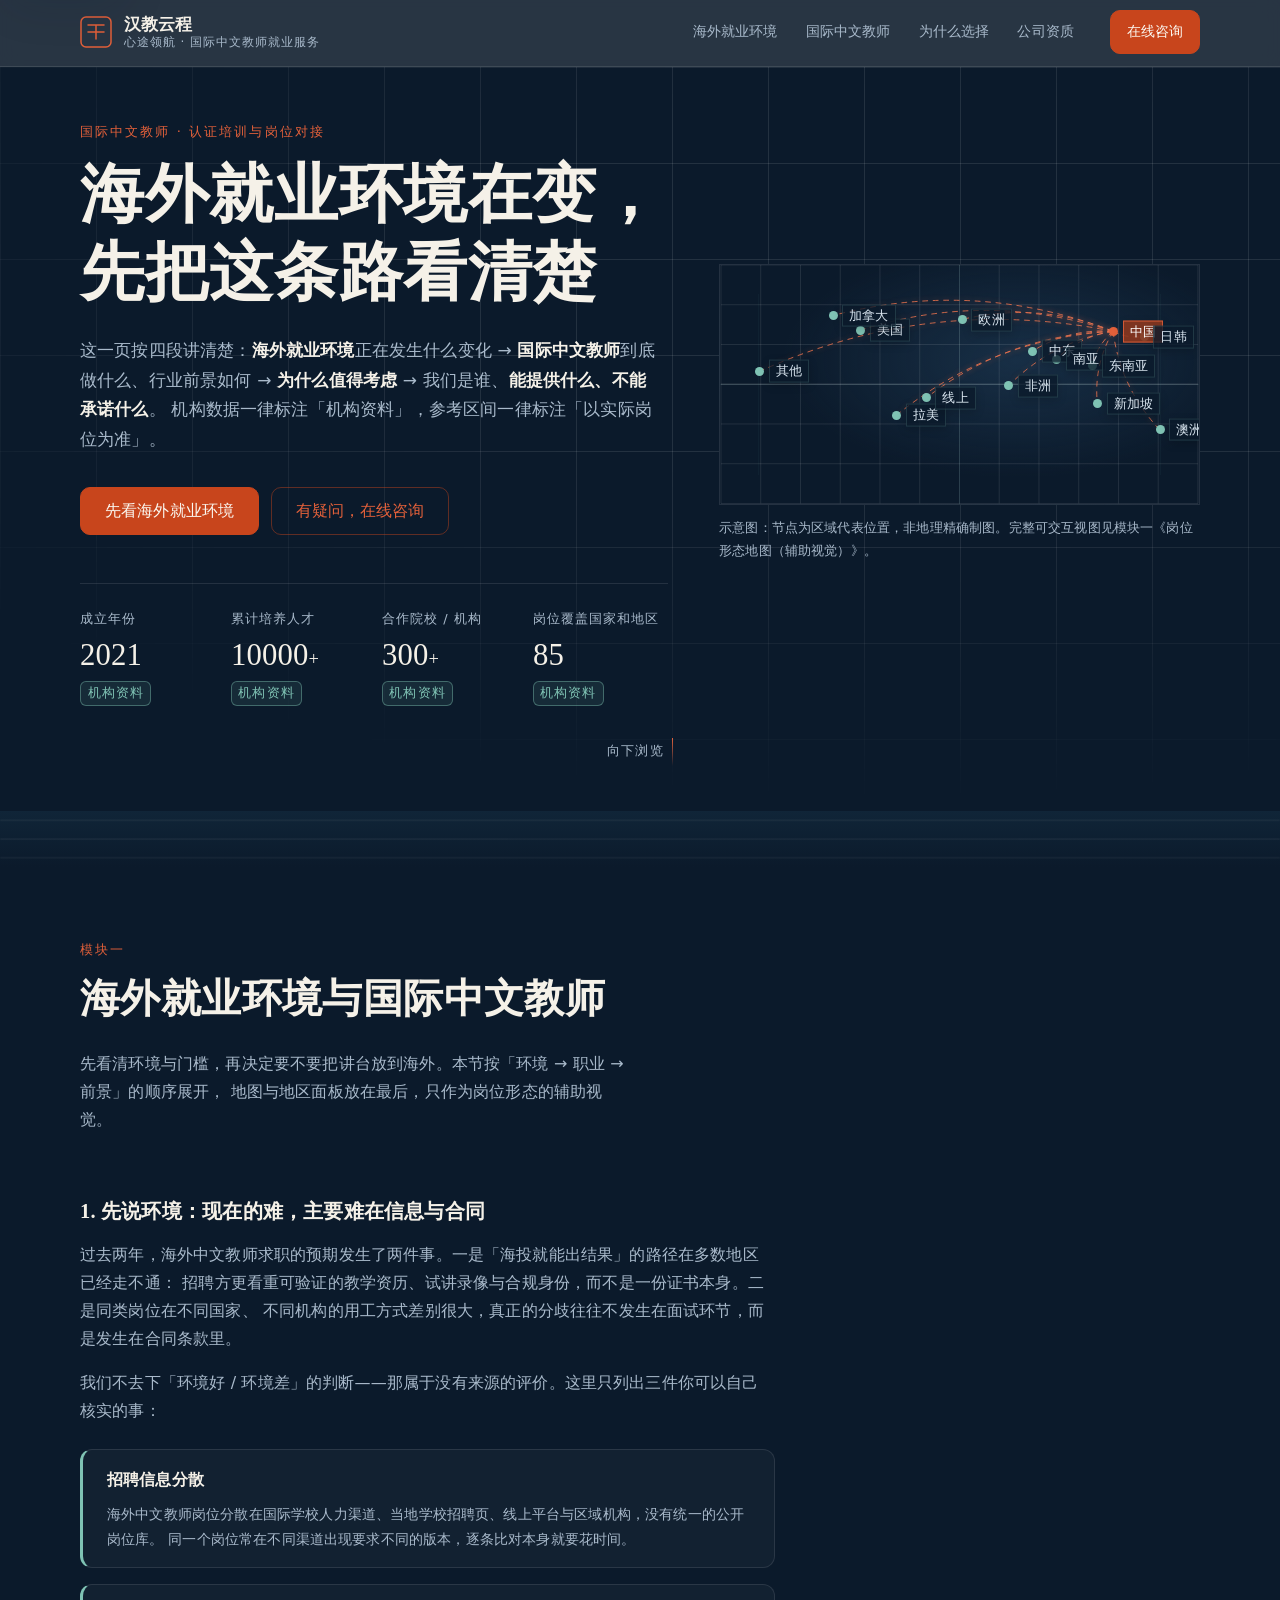
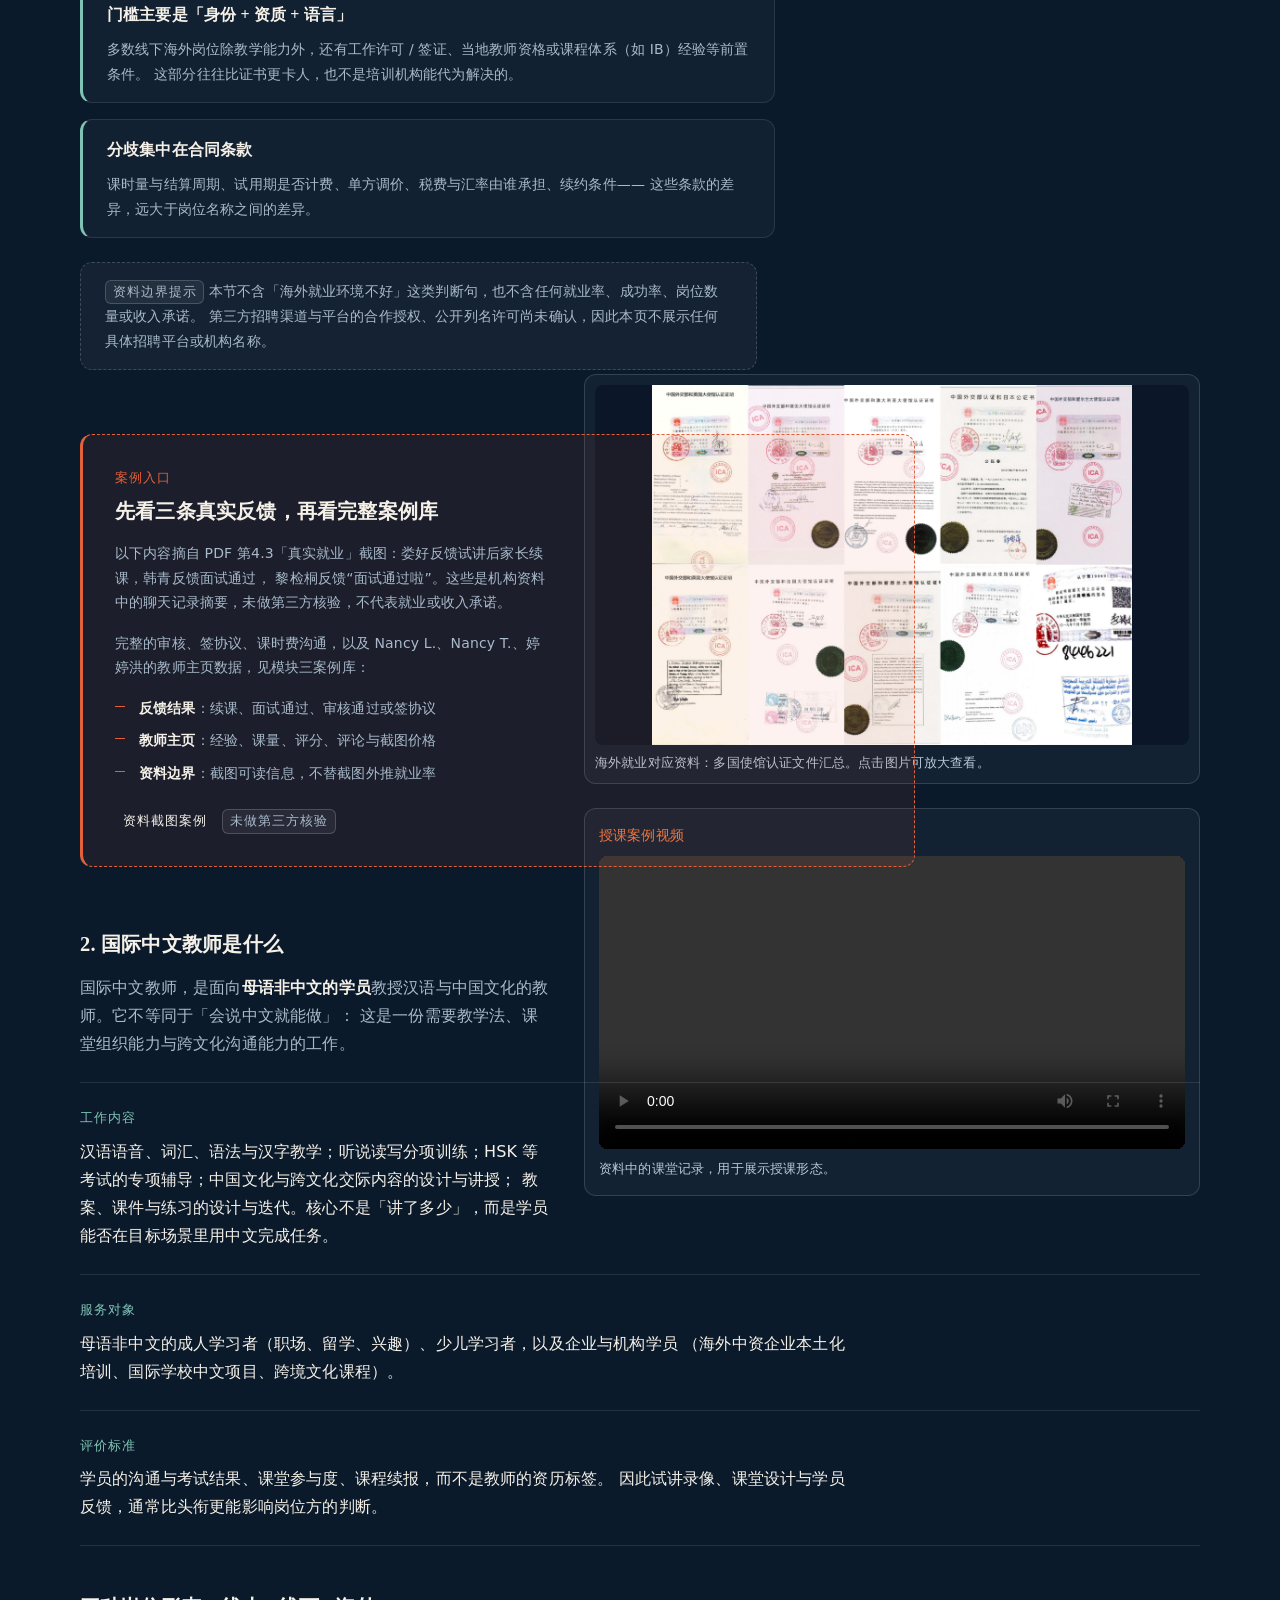
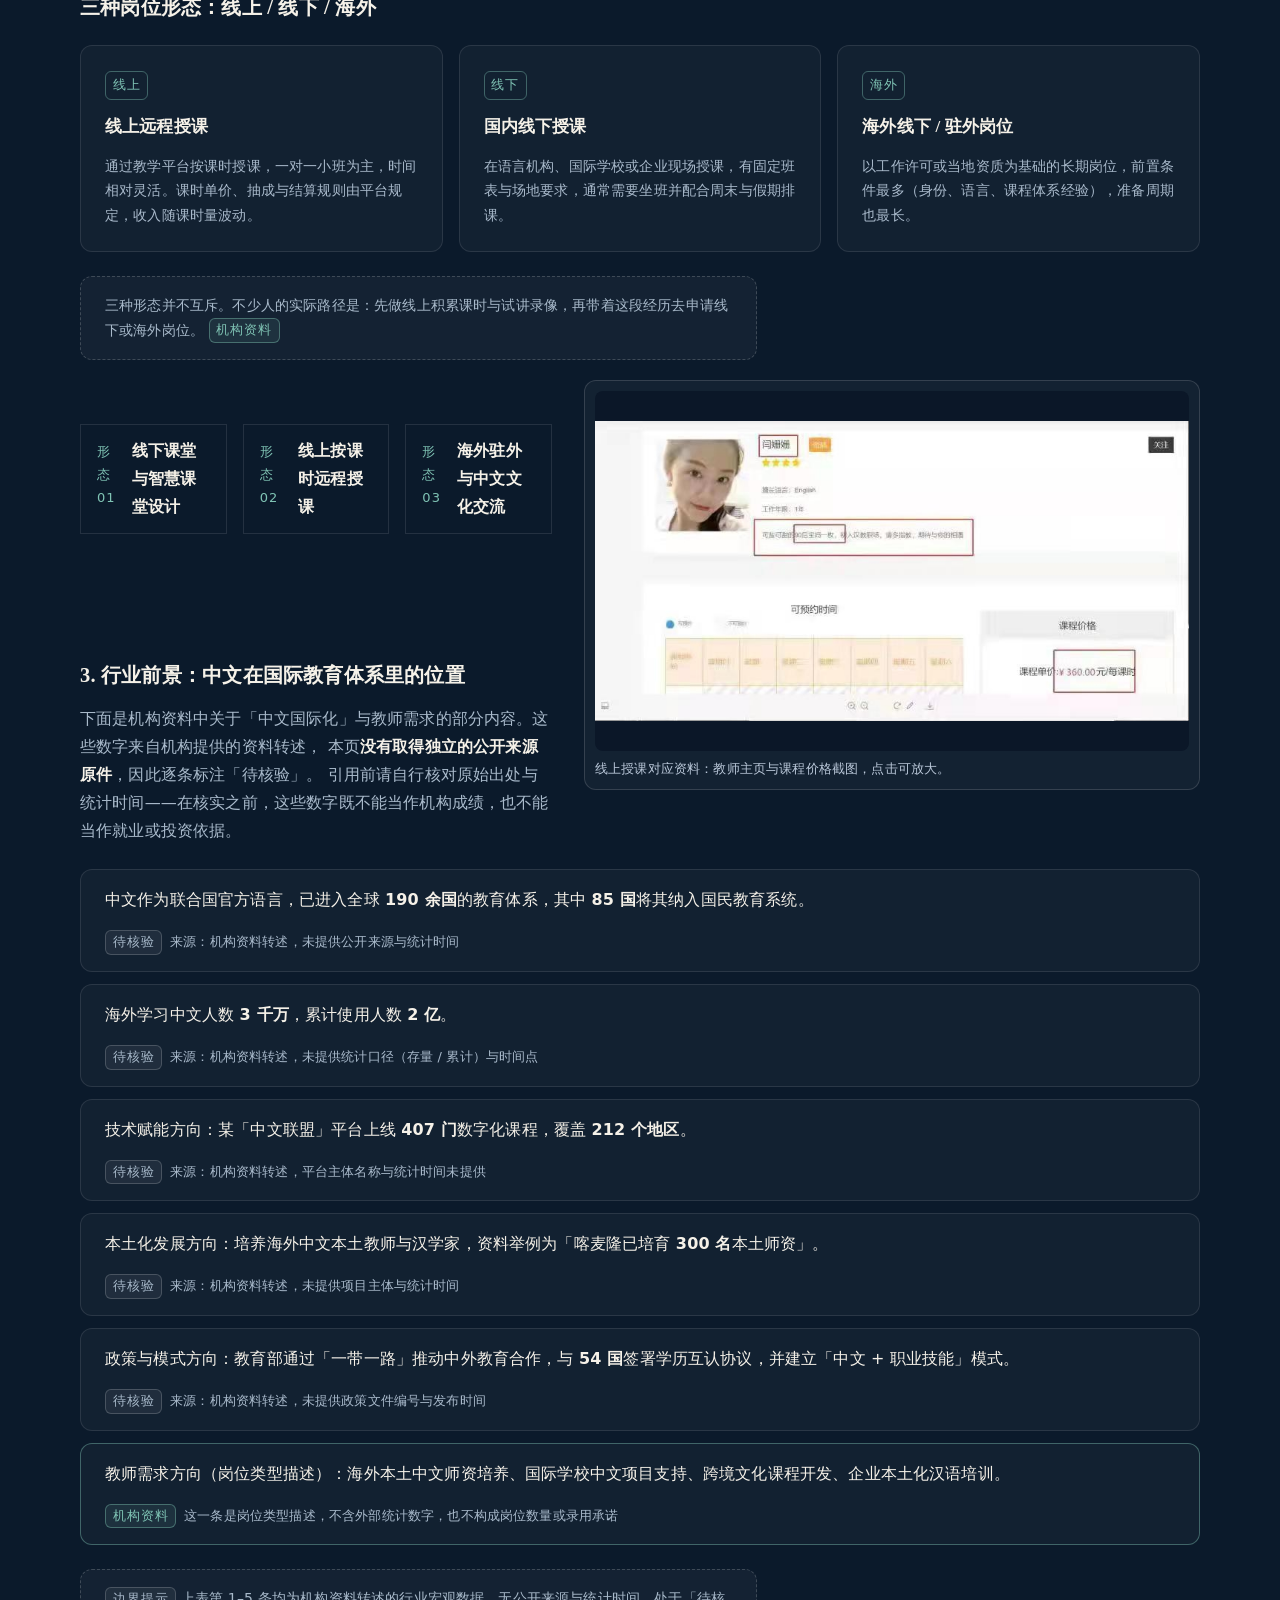
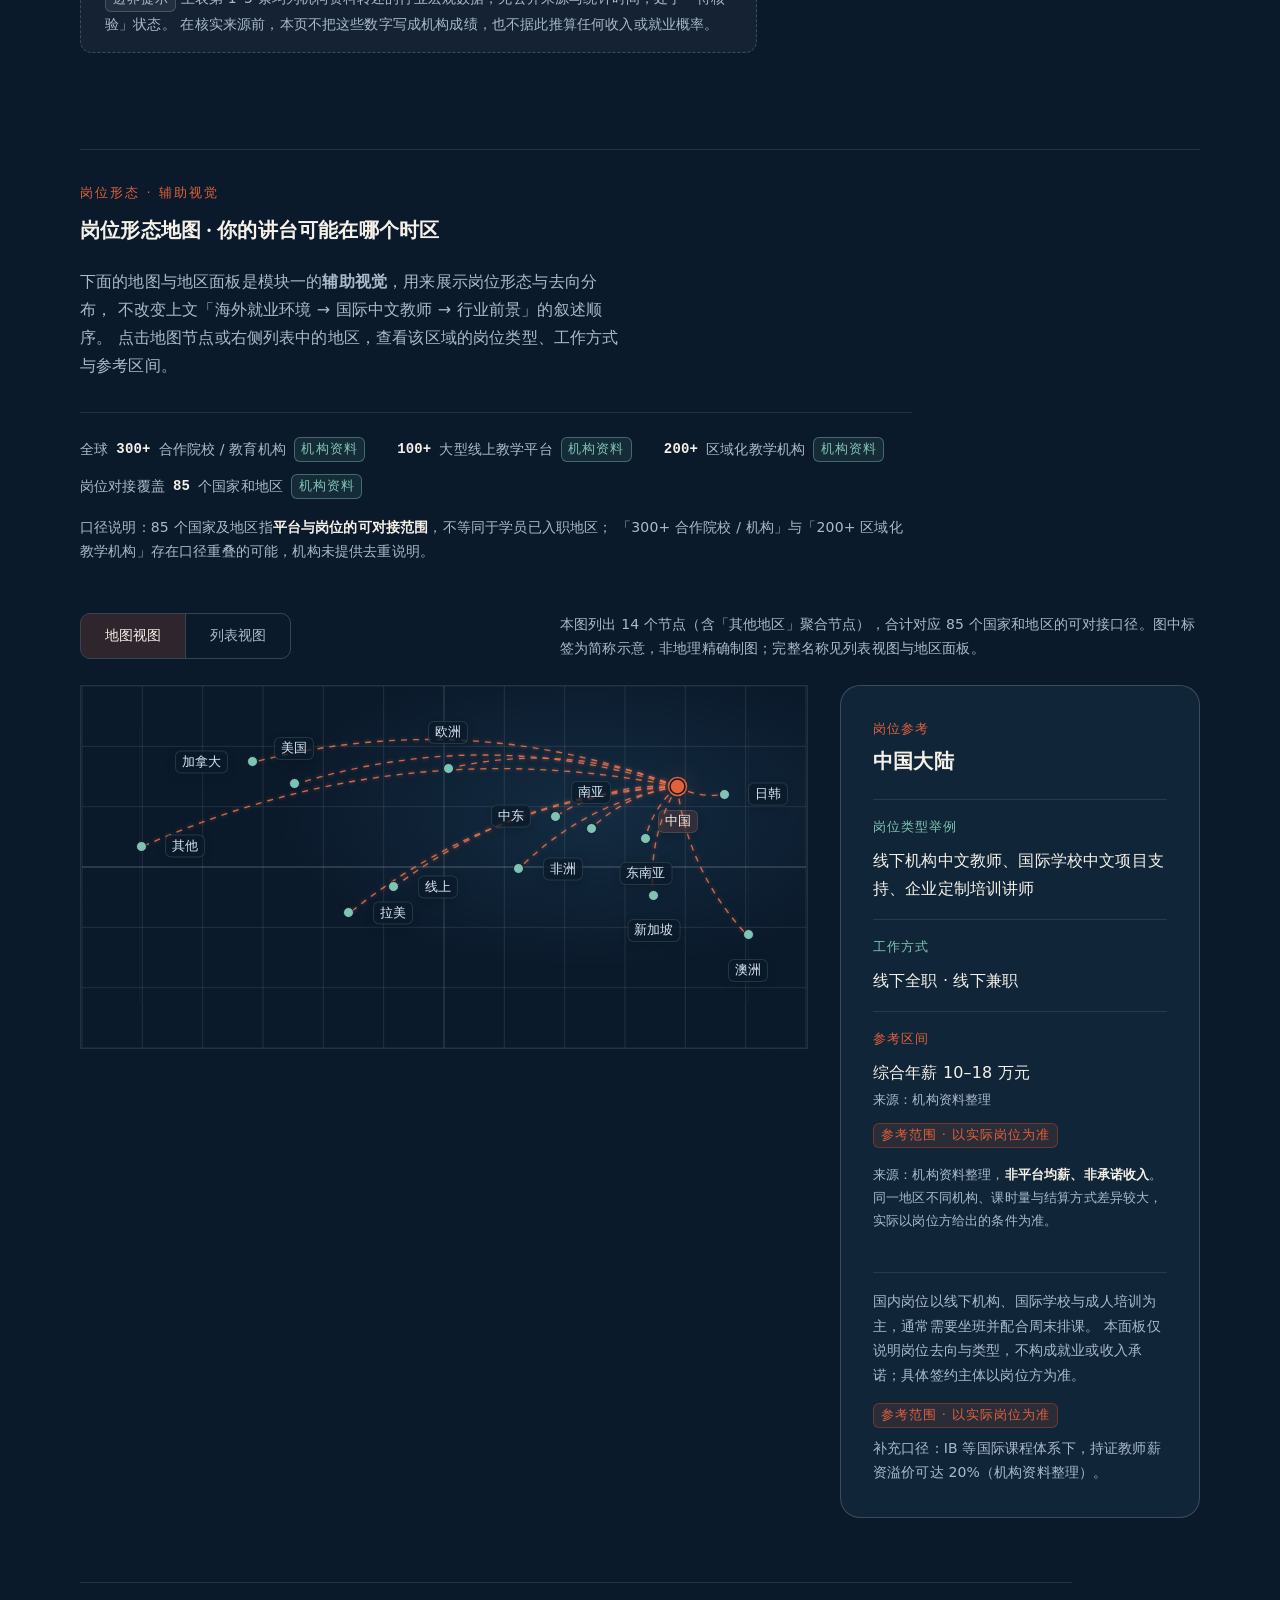
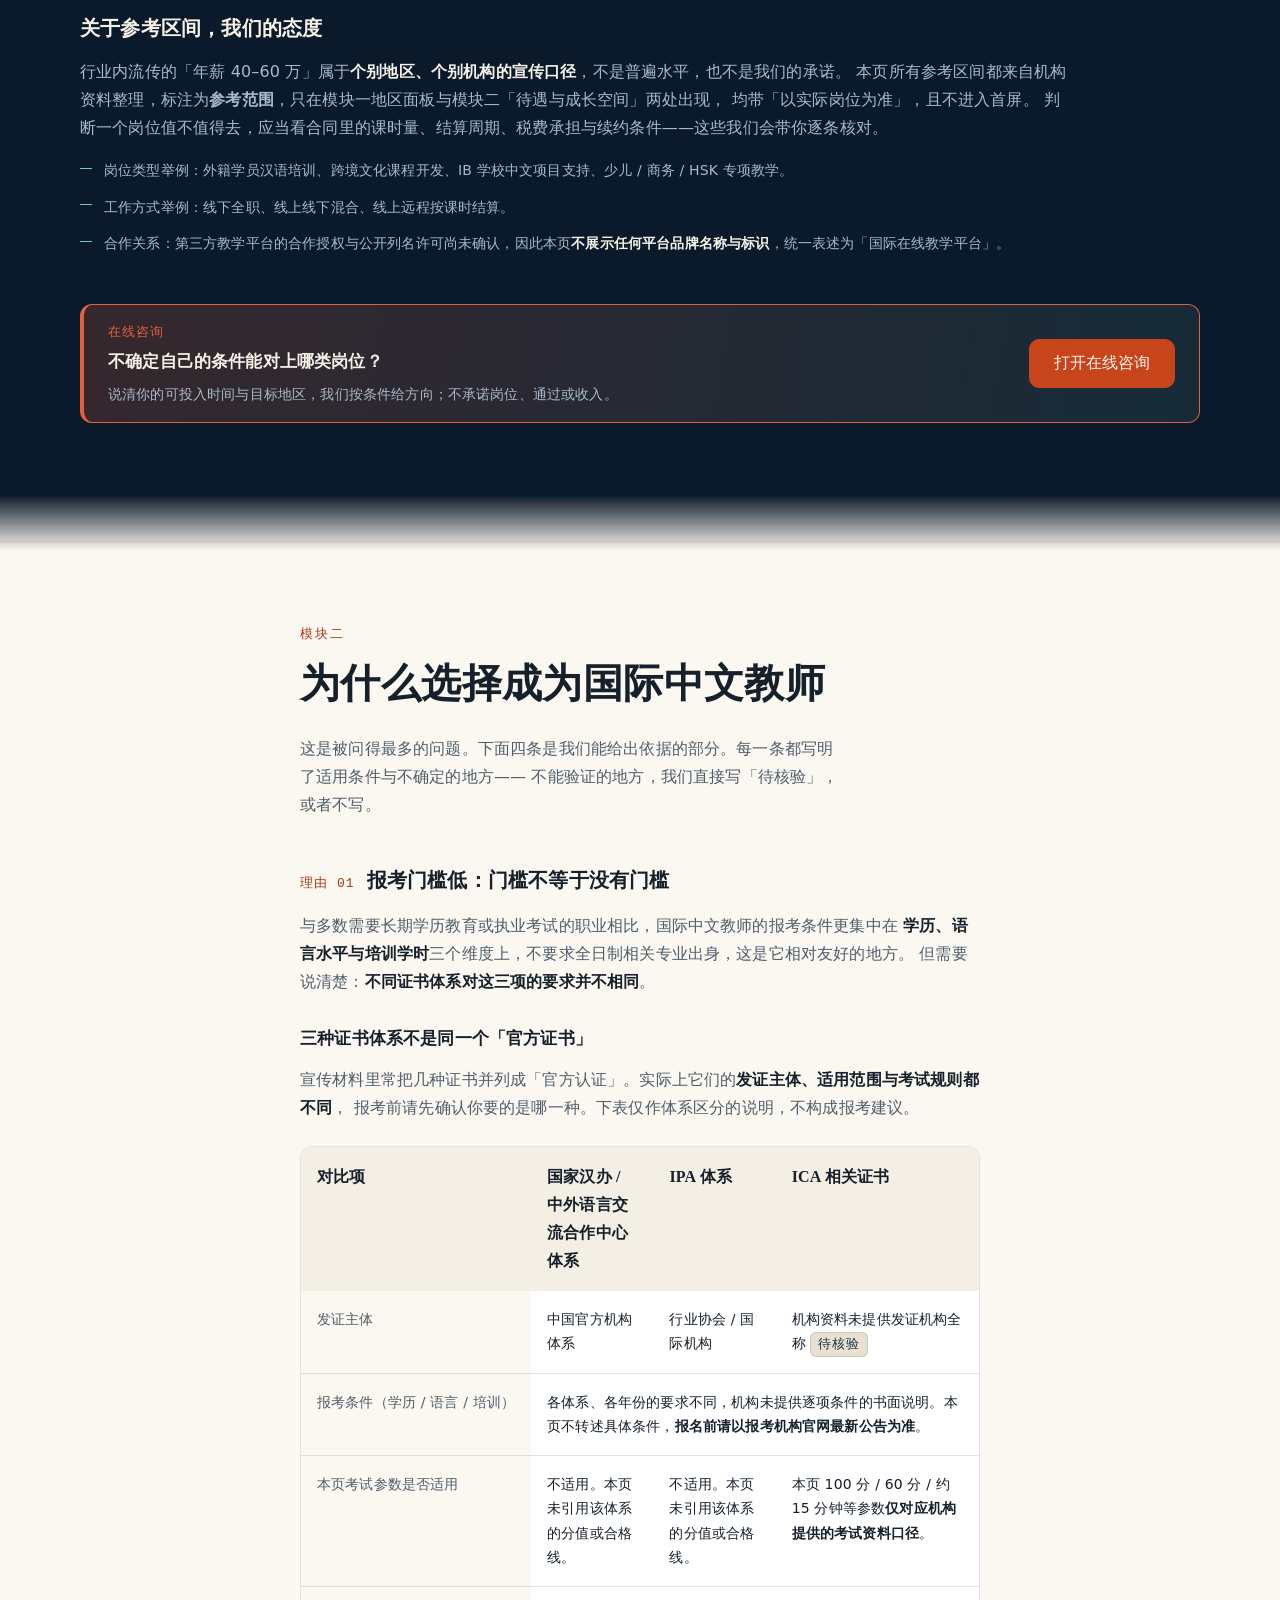
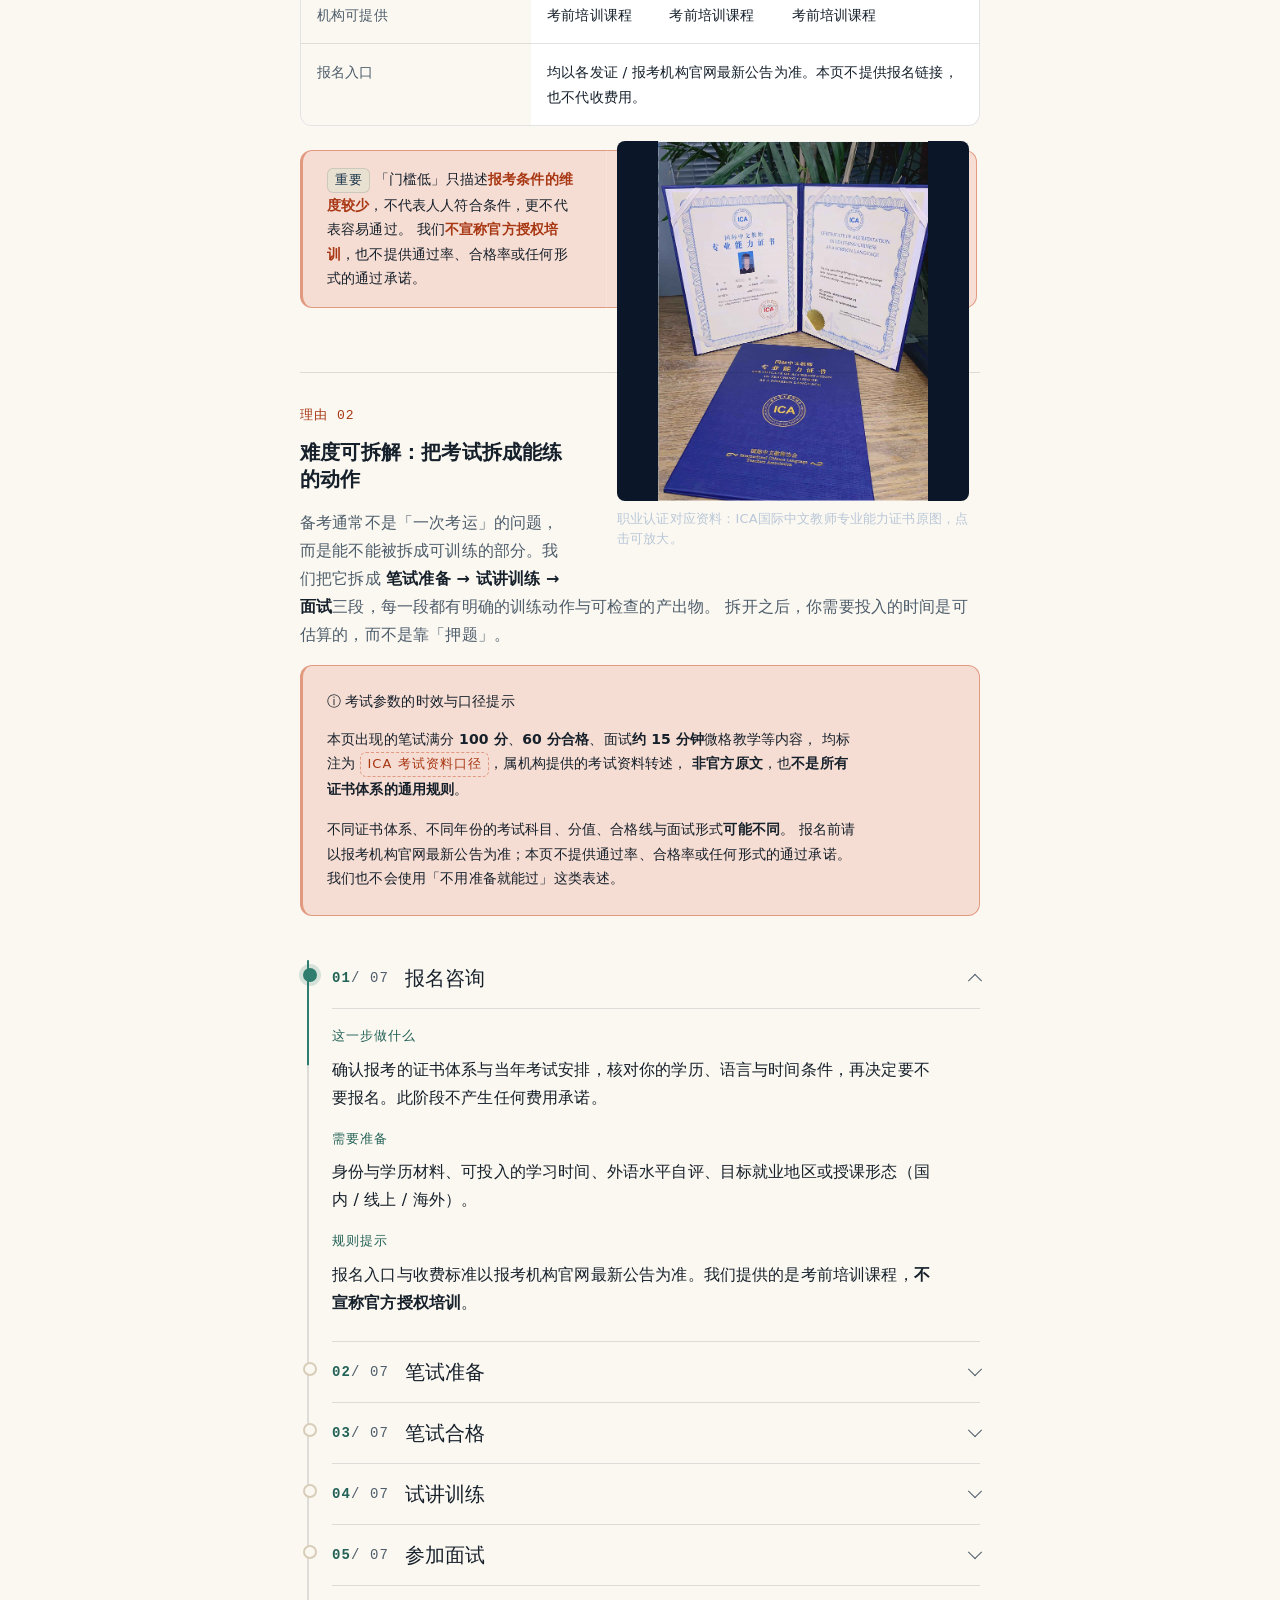
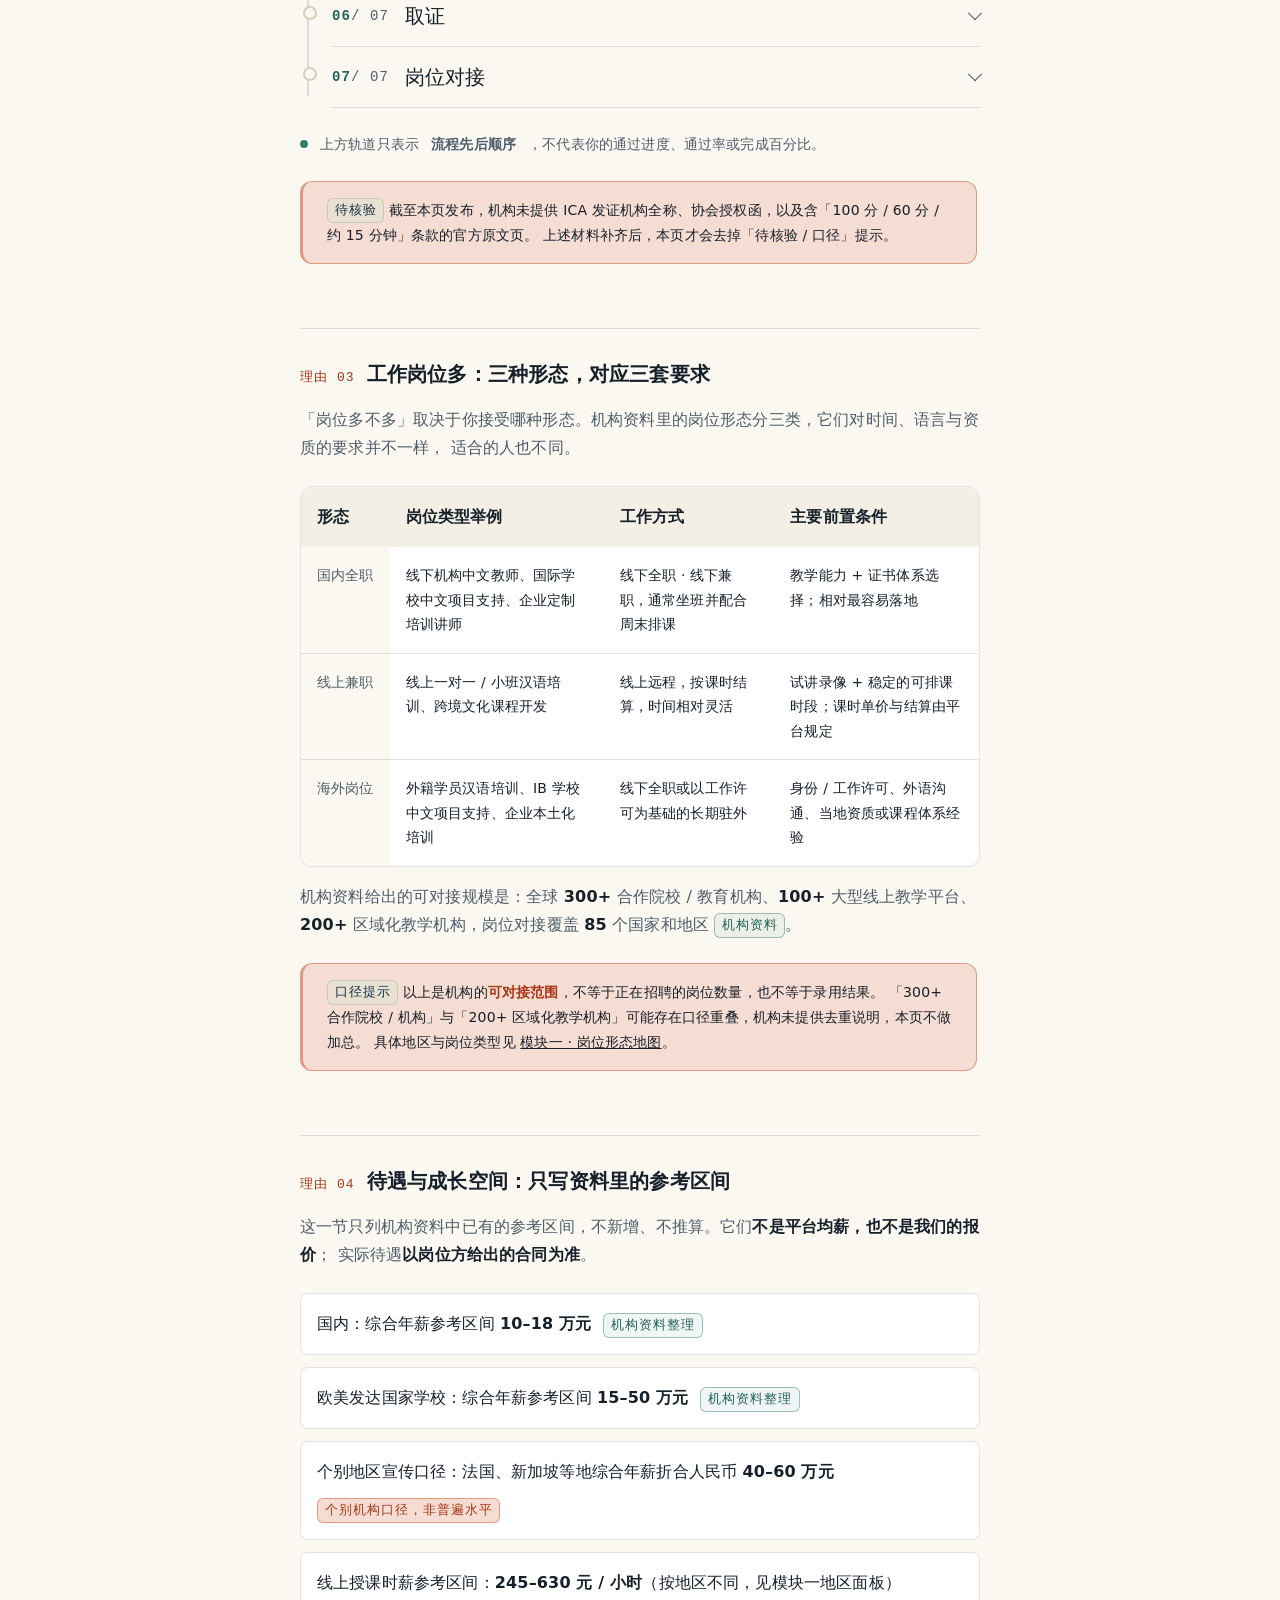
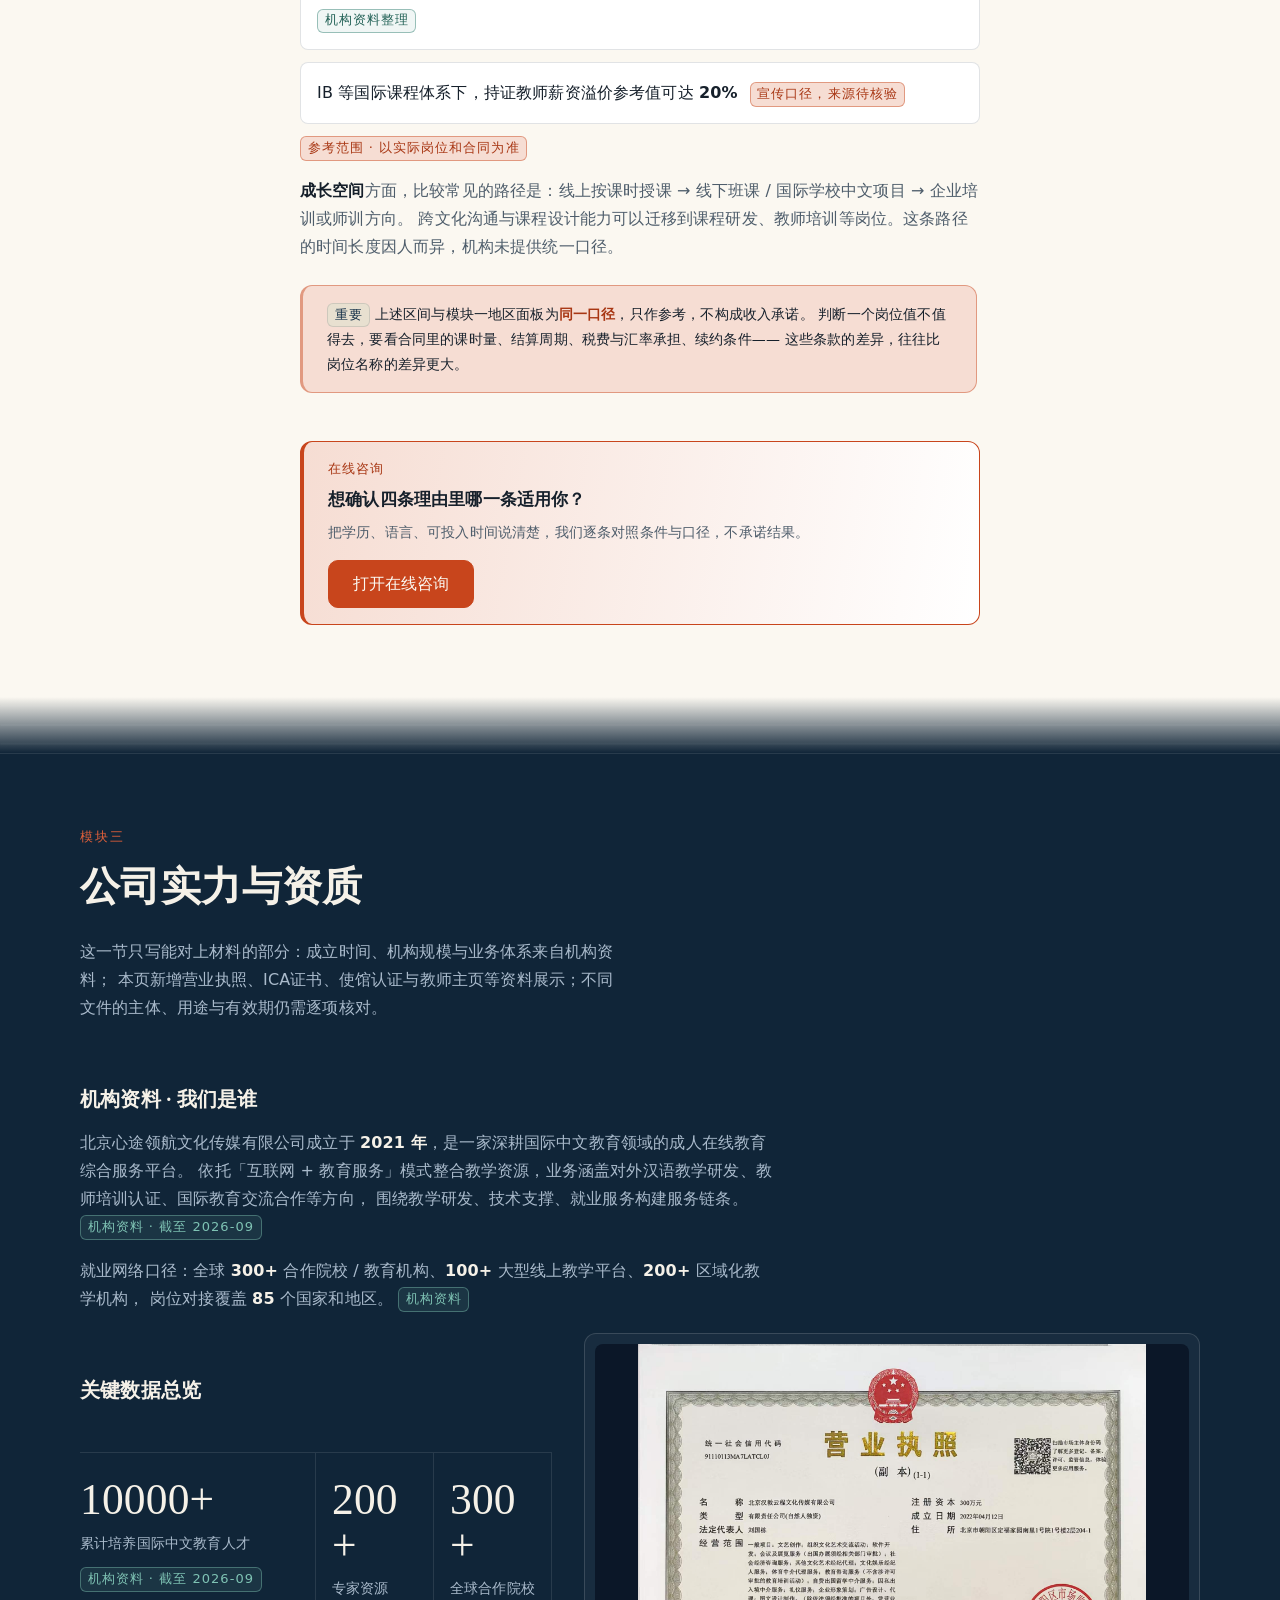
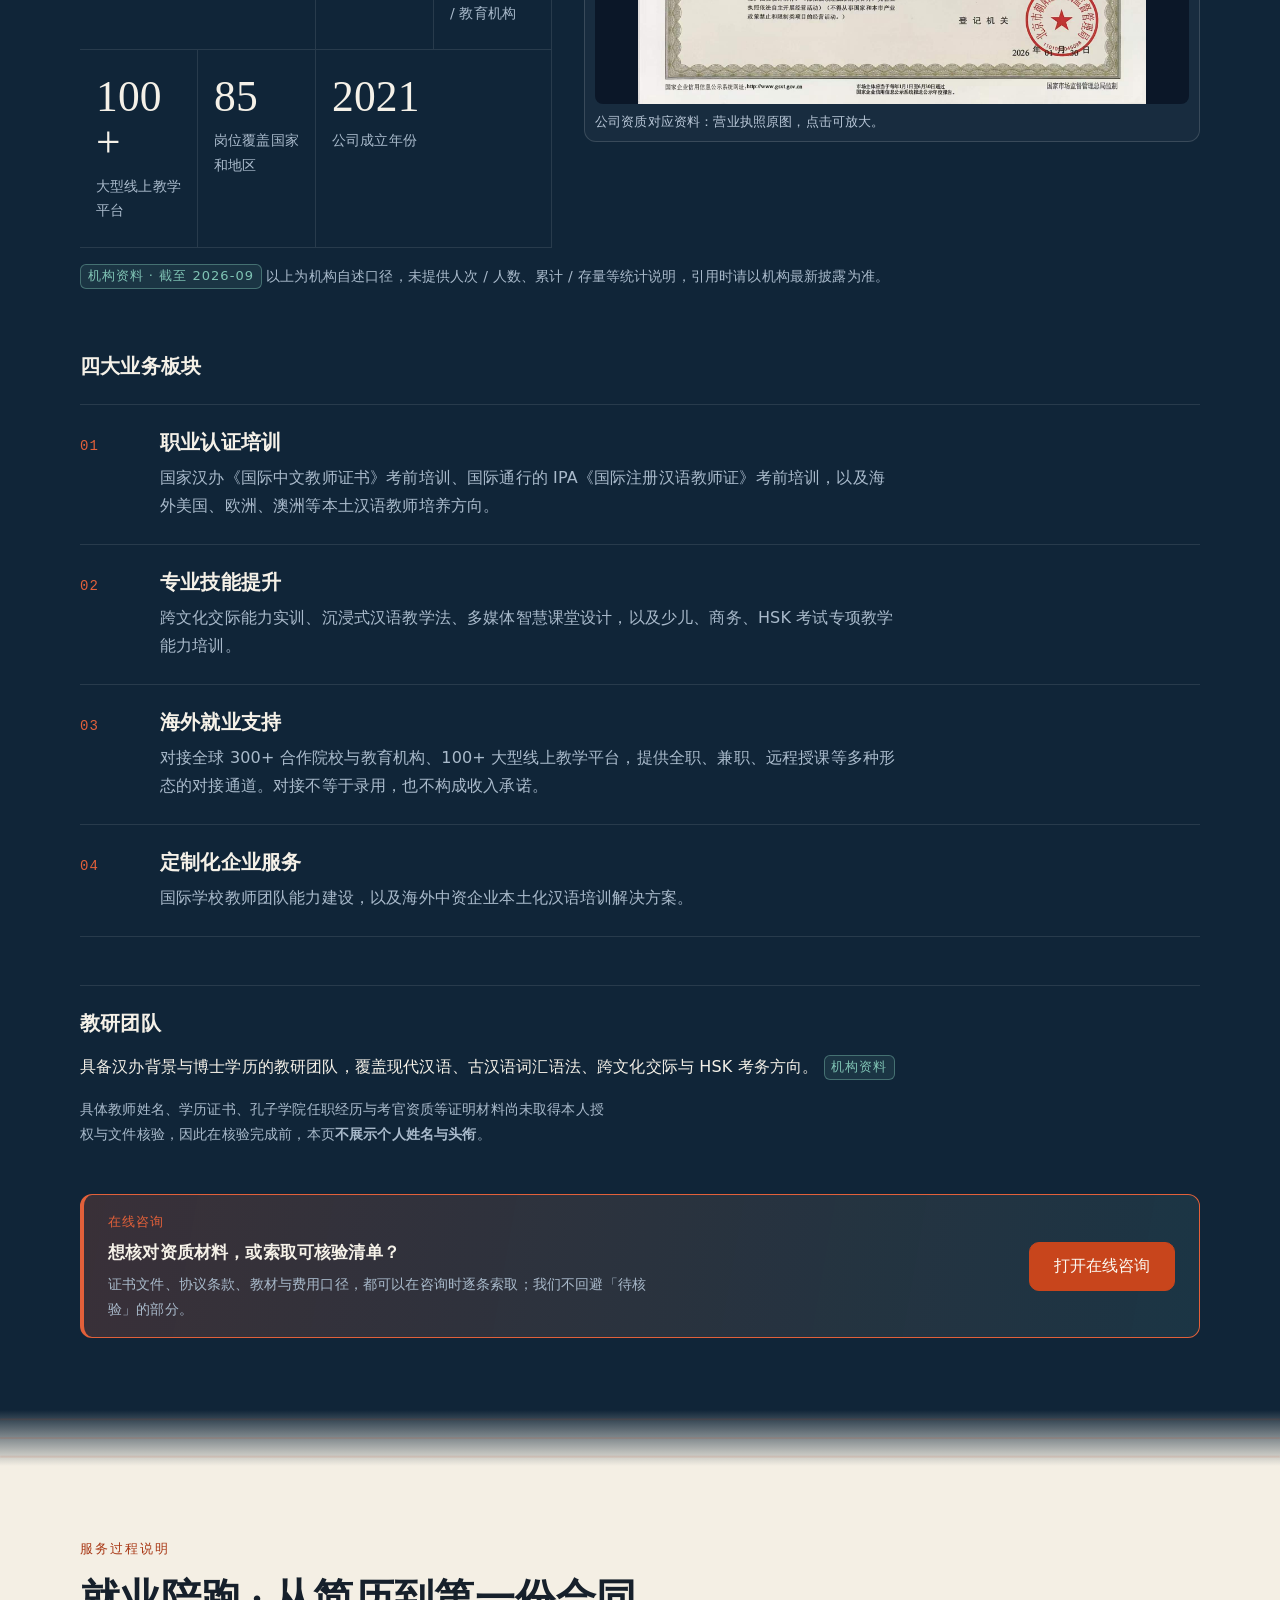
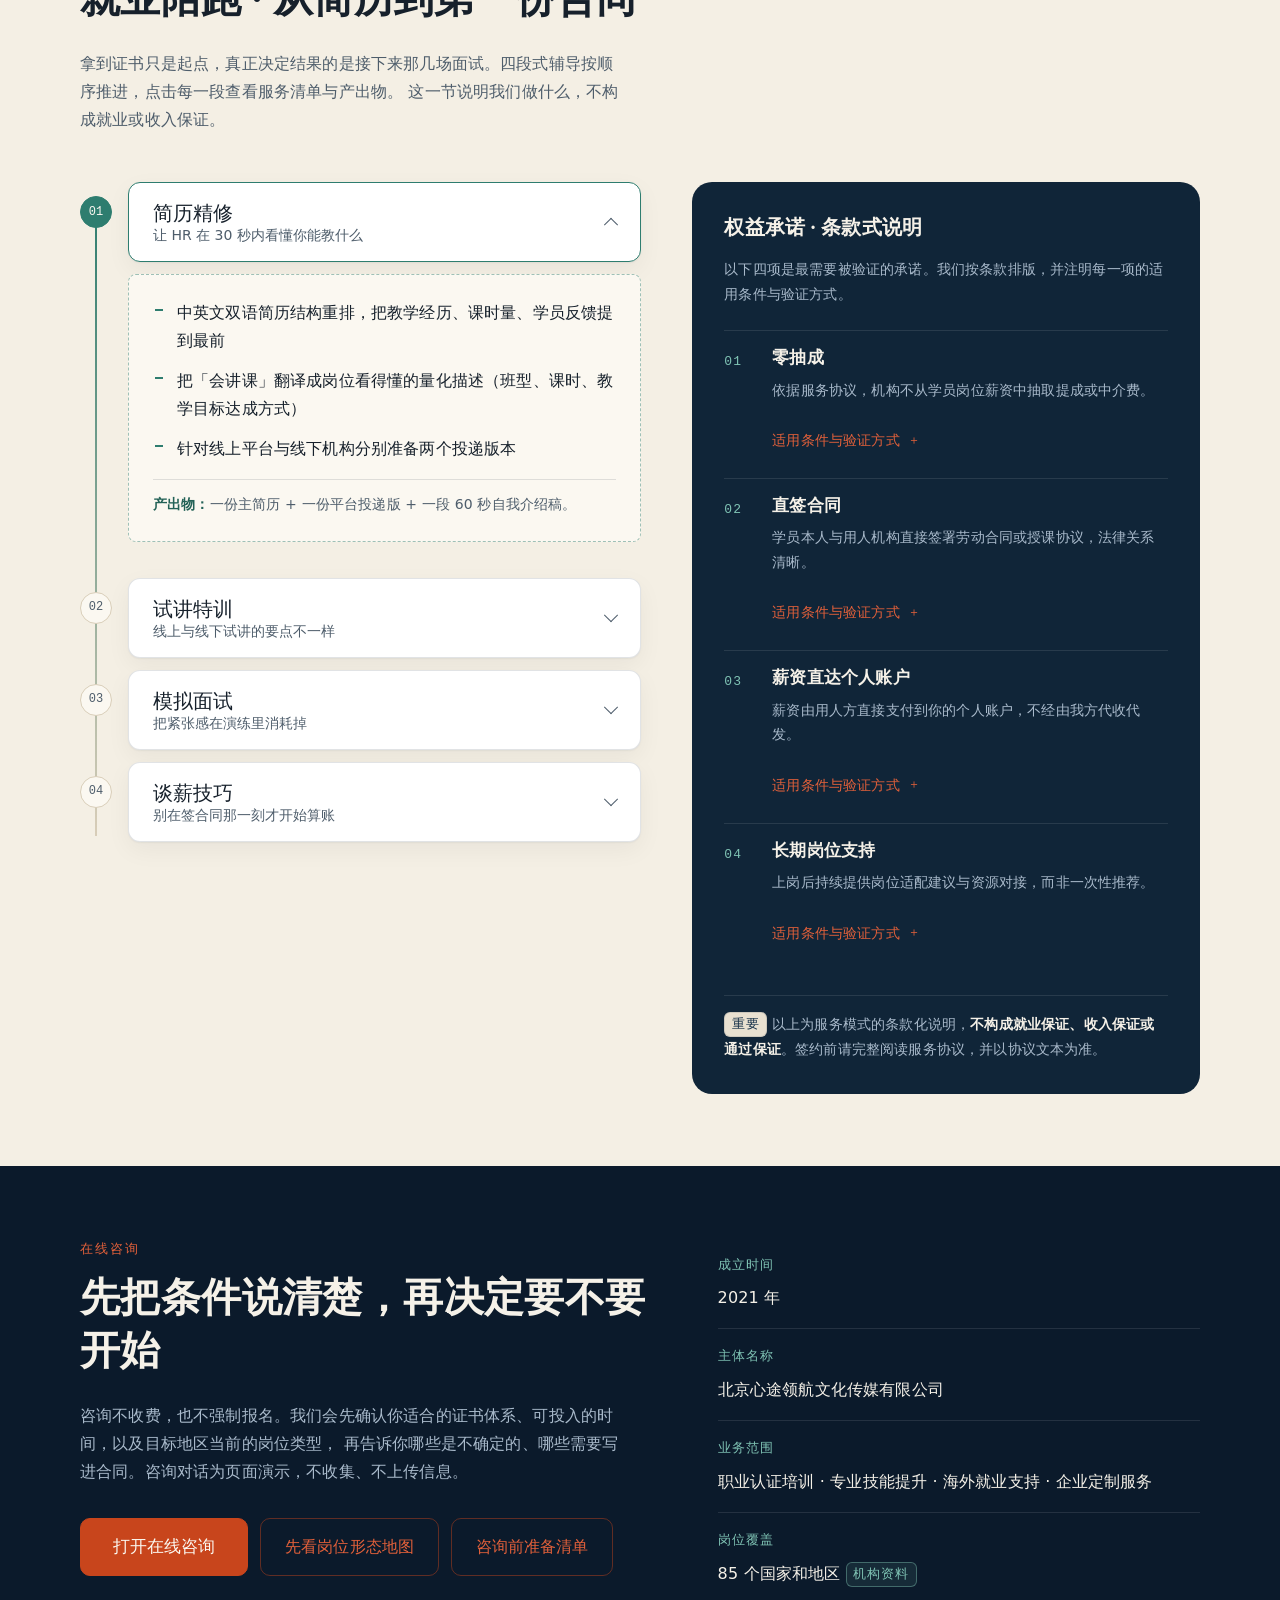
==== index.html @ 89704a8f "Enlarge source images and add inline teaching video" ====
<!DOCTYPE html>
<html lang="zh-CN">
<head>
<meta charset="utf-8">
<meta name="viewport" content="width=device-width, initial-scale=1, viewport-fit=cover">
<title>汉教云程 · 心途领航｜国际中文教师 认证培训与全球岗位对接</title>
<meta name="description" content="汉教云程 · 心途领航：成立于 2021 年，深耕国际中文教育。本页按「海外就业环境 → 国际中文教师 → 为什么选择 → 公司实力与资质」的顺序说明职业与岗位形态。机构数据标注「机构资料」，参考区间一律标注「以实际岗位为准」。">
<meta name="color-scheme" content="dark light">
<meta name="theme-color" content="#0B1A2B">
<script>document.documentElement.className += ' js-enabled';</script>
<link rel="stylesheet" href="styles.css">
</head>
<body>

<a class="skip-link" href="#main">跳到主要内容</a>

<!-- ============ 顶部导航 + 滚动进度 ============ -->
<header class="site-header" id="siteHeader">
  <div class="site-header__inner">
    <a class="brand" href="#top" aria-label="汉教云程 · 心途领航，返回顶部">
      <span class="brand__mark" aria-hidden="true">
        <svg viewBox="0 0 32 32" width="32" height="32" focusable="false">
          <rect x="1" y="1" width="30" height="30" rx="5" fill="none" stroke="currentColor" stroke-width="1.5"/>
          <path d="M8 9h16M16 9v14M8 16h16" fill="none" stroke="currentColor" stroke-width="1.5" stroke-linecap="round"/>
        </svg>
      </span>
      <span class="brand__text">
        <strong>汉教云程</strong>
        <span>心途领航 · 国际中文教师就业服务</span>
      </span>
    </a>

    <button class="nav-toggle" id="navToggle" aria-expanded="false" aria-controls="siteNav" aria-label="展开导航菜单">
      <span class="nav-toggle__bar" aria-hidden="true"></span>
      <span class="nav-toggle__bar" aria-hidden="true"></span>
      <span class="nav-toggle__bar" aria-hidden="true"></span>
    </button>

    <nav class="site-nav" id="siteNav" aria-label="页面主要导航">
      <ul class="site-nav__list">
        <li><a href="#overseas">海外就业环境</a></li>
        <li><a href="#what">国际中文教师</a></li>
        <li><a href="#why">为什么选择</a></li>
        <li><a href="#company">公司资质</a></li>
      </ul>
      <button class="btn btn--primary btn--sm js-consult" type="button">在线咨询</button>
    </nav>
  </div>
  <div class="scroll-progress" role="presentation"><span class="scroll-progress__bar" id="scrollProgress"></span></div>
</header>

<main id="main">

  <!-- ============ 首屏 ============ -->
  <section class="hero" id="top" aria-labelledby="heroTitle">
    <div class="hero__grid" aria-hidden="true"></div>
    <div class="container hero__inner">
      <div class="hero__copy">
        <p class="eyebrow">国际中文教师 · 认证培训与岗位对接</p>
        <h1 class="hero__title" id="heroTitle">海外就业环境在变，<br>先把这条路看清楚</h1>
        <p class="hero__sub">
          这一页按四段讲清楚：<strong>海外就业环境</strong>正在发生什么变化 → <strong>国际中文教师</strong>到底做什么、行业前景如何 →
          <strong>为什么值得考虑</strong> → 我们是谁、<strong>能提供什么、不能承诺什么</strong>。
          机构数据一律标注「机构资料」，参考区间一律标注「以实际岗位为准」。
        </p>
        <div class="hero__actions">
          <a class="btn btn--primary" href="#overseas">先看海外就业环境</a>
          <button class="btn btn--ghost js-consult" type="button">有疑问，在线咨询</button>
        </div>
        <dl class="trustrow" aria-label="机构资料数据">
          <div class="trustrow__item">
            <dt>成立年份</dt><dd class="trustrow__num">2021</dd>
            <span class="tag tag--inst">机构资料</span>
          </div>
          <div class="trustrow__item">
            <dt>累计培养人才</dt><dd class="trustrow__num">10000<small>+</small></dd>
            <span class="tag tag--inst">机构资料</span>
          </div>
          <div class="trustrow__item">
            <dt>合作院校 / 机构</dt><dd class="trustrow__num">300<small>+</small></dd>
            <span class="tag tag--inst">机构资料</span>
          </div>
          <div class="trustrow__item">
            <dt>岗位覆盖国家和地区</dt><dd class="trustrow__num">85</dd>
            <span class="tag tag--inst">机构资料</span>
          </div>
        </dl>
      </div>

      <div class="hero__viz">
        <div class="starmap" aria-hidden="true">
          <svg class="starmap__grid" viewBox="0 0 1000 500" preserveAspectRatio="xMidYMid meet" focusable="false">
            <path class="grat" d="M0 0V500 M83.3 0V500 M166.7 0V500 M250 0V500 M333.3 0V500 M416.7 0V500 M500 0V500 M583.3 0V500 M666.7 0V500 M750 0V500 M833.3 0V500 M916.7 0V500 M1000 0V500"/>
            <path class="grat" d="M0 0H1000 M0 83.3H1000 M0 166.7H1000 M0 250H1000 M0 333.3H1000 M0 416.7H1000 M0 500H1000"/>
            <path class="grat grat--eq" d="M0 250H1000"/>
          </svg>
          <div class="starmap__nodes" id="heroNodes"></div>
        </div>
        <p class="viz-caption">示意图：节点为区域代表位置，非地理精确制图。完整可交互视图见模块一《岗位形态地图（辅助视觉）》。</p>
      </div>
    </div>
    <div class="hero__scrollcue" aria-hidden="true"><span>向下浏览</span></div>
  </section>

  <div class="seam seam--to-canvas" aria-hidden="true">
    <svg viewBox="0 0 1000 60" preserveAspectRatio="none" focusable="false">
      <path d="M0 30H1000M0 10H1000M0 50H1000"/>
    </svg>
  </div>

  <!-- ==================================================================
       模块一 · 海外就业环境与国际中文教师
       叙事顺序被刻意固定：环境 → 案例入口 → 国际中文教师是什么 → 行业前景 → 岗位形态辅助视觉
       ================================================================== -->
  <section class="canvas" id="overseas" aria-labelledby="overseasTitle">
    <div class="container">
      <header class="section-head section-head--onDark">
        <p class="eyebrow">模块一</p>
        <h2 class="section-head__title" id="overseasTitle">海外就业环境与国际中文教师</h2>
        <p class="section-head__lead">
          先看清环境与门槛，再决定要不要把讲台放到海外。本节按「环境 → 职业 → 前景」的顺序展开，
          地图与地区面板放在最后，只作为岗位形态的辅助视觉。
        </p>
      </header>

      <!-- 1.1 海外就业环境 -->
      <div class="subblock" id="env" aria-labelledby="envTitle">
        <h3 class="subblock__title" id="envTitle">1. 先说环境：现在的难，主要难在信息与合同</h3>
        <p class="subblock__lead">
          过去两年，海外中文教师求职的预期发生了两件事。一是「海投就能出结果」的路径在多数地区已经走不通：
          招聘方更看重可验证的教学资历、试讲录像与合规身份，而不是一份证书本身。二是同类岗位在不同国家、
          不同机构的用工方式差别很大，真正的分歧往往不发生在面试环节，而是发生在合同条款里。
        </p>
        <p class="subblock__lead">
          我们不去下「环境好 / 环境差」的判断——那属于没有来源的评价。这里只列出三件你可以自己核实的事：
        </p>
        <ul class="env-list">
          <li>
            <b>招聘信息分散</b>
            海外中文教师岗位分散在国际学校人力渠道、当地学校招聘页、线上平台与区域机构，没有统一的公开岗位库。
            同一个岗位常在不同渠道出现要求不同的版本，逐条比对本身就要花时间。
          </li>
          <li>
            <b>门槛主要是「身份 + 资质 + 语言」</b>
            多数线下海外岗位除教学能力外，还有工作许可 / 签证、当地教师资格或课程体系（如 IB）经验等前置条件。
            这部分往往比证书更卡人，也不是培训机构能代为解决的。
          </li>
          <li>
            <b>分歧集中在合同条款</b>
            课时量与结算周期、试用期是否计费、单方调价、税费与汇率由谁承担、续约条件——
            这些条款的差异，远大于岗位名称之间的差异。
          </li>
        </ul>
        <p class="subblock__note">
          <span class="tag tag--warn">资料边界提示</span>
          本节不含「海外就业环境不好」这类判断句，也不含任何就业率、成功率、岗位数量或收入承诺。
          第三方招聘渠道与平台的合作授权、公开列名许可尚未确认，因此本页不展示任何具体招聘平台或机构名称。
        </p>
      </div>

      <div class="topic-proof"><figure><a href="assets/资料/使馆认证.jpg" target="_blank" rel="noopener"><img src="assets/资料/使馆认证.jpg" alt="多国使馆认证文件，点击放大" loading="lazy"></a><figcaption>海外就业对应资料：多国使馆认证文件汇总。点击图片可放大查看。</figcaption></figure></div>
      <div class="topic-video"><p class="topic-video__label">授课案例视频</p><video controls preload="metadata"><source src="assets/资料/授课案例.mp4" type="video/mp4">当前浏览器不支持视频播放。</video><p>资料中的课堂记录，用于展示授课形态。</p></div>

      <!-- 1.2 资料截图案例入口 -->
      <div class="case-entry" id="caseEntry" role="note" aria-labelledby="caseEntryTitle">
        <p class="case-entry__eyebrow">案例入口</p>
        <h3 class="case-entry__title" id="caseEntryTitle">先看三条真实反馈，再看完整案例库</h3>
        <p class="case-entry__text">
          以下内容摘自 PDF 第4.3「真实就业」截图：娄好反馈试讲后家长续课，韩青反馈面试通过，
          黎检桐反馈“面试通过啦”。这些是机构资料中的聊天记录摘要，未做第三方核验，不代表就业或收入承诺。
        </p>
        <p class="case-entry__text">完整的审核、签协议、课时费沟通，以及 Nancy L.、Nancy T.、婷婷洪的教师主页数据，见模块三案例库：</p>
        <ul class="case-entry__schema">
          <li><b>反馈结果</b>：续课、面试通过、审核通过或签协议</li>
          <li><b>教师主页</b>：经验、课量、评分、评论与截图价格</li>
          <li><b>资料边界</b>：截图可读信息，不替截图外推就业率</li>
        </ul>
        <p class="case-entry__meta">
          <span class="tag tag--info">资料截图案例</span>
          <span class="tag tag--warn">未做第三方核验</span>
        </p>
      </div>

      <!-- 1.3 国际中文教师是什么 -->
      <div class="subblock" id="what" aria-labelledby="whatTitle">
        <h3 class="subblock__title" id="whatTitle">2. 国际中文教师是什么</h3>
        <p class="subblock__lead">
          国际中文教师，是面向<strong>母语非中文的学员</strong>教授汉语与中国文化的教师。它不等同于「会说中文就能做」：
          这是一份需要教学法、课堂组织能力与跨文化沟通能力的工作。
        </p>
        <dl class="what-facts">
          <div class="what-facts__row">
            <dt>工作内容</dt>
            <dd>
              汉语语音、词汇、语法与汉字教学；听说读写分项训练；HSK 等考试的专项辅导；中国文化与跨文化交际内容的设计与讲授；
              教案、课件与练习的设计与迭代。核心不是「讲了多少」，而是学员能否在目标场景里用中文完成任务。
            </dd>
          </div>
          <div class="what-facts__row">
            <dt>服务对象</dt>
            <dd>
              母语非中文的成人学习者（职场、留学、兴趣）、少儿学习者，以及企业与机构学员
              （海外中资企业本土化培训、国际学校中文项目、跨境文化课程）。
            </dd>
          </div>
          <div class="what-facts__row">
            <dt>评价标准</dt>
            <dd>
              学员的沟通与考试结果、课堂参与度、课程续报，而不是教师的资历标签。
              因此试讲录像、课堂设计与学员反馈，通常比头衔更能影响岗位方的判断。
            </dd>
          </div>
        </dl>

        <h4 class="what-forms__title" id="formsTitle">三种岗位形态：线上 / 线下 / 海外</h4>
        <ol class="forms">
          <li class="forms__item">
            <span class="forms__idx" aria-hidden="true">线上</span>
            <b>线上远程授课</b>
            <p>通过教学平台按课时授课，一对一小班为主，时间相对灵活。课时单价、抽成与结算规则由平台规定，收入随课时量波动。</p>
          </li>
          <li class="forms__item">
            <span class="forms__idx" aria-hidden="true">线下</span>
            <b>国内线下授课</b>
            <p>在语言机构、国际学校或企业现场授课，有固定班表与场地要求，通常需要坐班并配合周末与假期排课。</p>
          </li>
          <li class="forms__item">
            <span class="forms__idx" aria-hidden="true">海外</span>
            <b>海外线下 / 驻外岗位</b>
            <p>以工作许可或当地资质为基础的长期岗位，前置条件最多（身份、语言、课程体系经验），准备周期也最长。</p>
          </li>
        </ol>
        <p class="subblock__note">
          三种形态并不互斥。不少人的实际路径是：先做线上积累课时与试讲录像，再带着这段经历去申请线下或海外岗位。
          <span class="tag tag--inst">机构资料</span>
        </p>
        <div class="topic-proof"><figure><a href="assets/资料/教师主页.png" target="_blank" rel="noopener"><img src="assets/资料/教师主页.png" alt="中文教师线上平台主页截图，点击放大" loading="lazy"></a><figcaption>线上授课对应资料：教师主页与课程价格截图，点击可放大。</figcaption></figure></div>

        <div class="visual-rail visual-rail--text" aria-label="国际中文教育场景说明">
          <article class="visual-card visual-card--classroom">
            <svg viewBox="0 0 320 150" role="img" aria-label="智慧课堂示意图"><rect width="320" height="150" fill="#102a40"/><path d="M24 34h272v82H24z" fill="none" stroke="#7fc3b4" stroke-opacity=".5"/><path d="M42 52h150M42 70h112M42 88h96" stroke="#f1eadf" stroke-opacity=".8" stroke-width="3"/><circle cx="247" cy="73" r="25" fill="#e2603a" fill-opacity=".85"/><path d="M247 57v32M231 73h32" stroke="#fff" stroke-width="3"/></svg>
            <div><span>形态 01</span><strong>线下课堂与智慧课堂设计</strong></div>
          </article>
          <article class="visual-card visual-card--remote">
            <svg viewBox="0 0 320 150" role="img" aria-label="远程教学网络示意图"><rect width="320" height="150" fill="#0b1a2b"/><path d="M28 110Q116 20 205 75T294 35" fill="none" stroke="#e2603a" stroke-width="2" stroke-dasharray="6 8"/><g fill="#7fc3b4"><circle cx="28" cy="110" r="7"/><circle cx="116" cy="45" r="7"/><circle cx="205" cy="75" r="7"/></g><circle cx="294" cy="35" r="9" fill="#e9b26b"/><path d="M20 124h280" stroke="#7fc3b4" stroke-opacity=".3"/></svg>
            <div><span>形态 02</span><strong>线上按课时远程授课</strong></div>
          </article>
          <article class="visual-card visual-card--culture">
            <svg viewBox="0 0 320 150" role="img" aria-label="文化交流示意图"><rect width="320" height="150" fill="#f3eee6"/><path d="M48 112h224M70 112V68h180v44M98 68V42h124v26" fill="none" stroke="#102a40" stroke-width="4"/><path d="M160 42V24M146 30h28" stroke="#e2603a" stroke-width="4"/><circle cx="95" cy="91" r="12" fill="#7fc3b4"/><circle cx="225" cy="91" r="12" fill="#e2603a"/></svg>
            <div><span>形态 03</span><strong>海外驻外与中文文化交流</strong></div>
          </article>
        </div>
      </div>

      <!-- 1.4 行业前景（外部行业数字逐条标注来源 / 待核验） -->
      <div class="subblock" id="outlook" aria-labelledby="outlookTitle">
        <h3 class="subblock__title" id="outlookTitle">3. 行业前景：中文在国际教育体系里的位置</h3>
        <p class="subblock__lead">
          下面是机构资料中关于「中文国际化」与教师需求的部分内容。这些数字来自机构提供的资料转述，
          本页<strong>没有取得独立的公开来源原件</strong>，因此逐条标注「待核验」。
          引用前请自行核对原始出处与统计时间——在核实之前，这些数字既不能当作机构成绩，也不能当作就业或投资依据。
        </p>
        <ul class="outlook-list">
          <li class="outlook-list__item">
            <p class="outlook-list__claim">中文作为联合国官方语言，已进入全球 <b>190 余国</b>的教育体系，其中 <b>85 国</b>将其纳入国民教育系统。</p>
            <p class="outlook-list__meta">
              <span class="tag tag--warn">待核验</span>
              <span class="outlook-list__src">来源：机构资料转述，未提供公开来源与统计时间</span>
            </p>
          </li>
          <li class="outlook-list__item">
            <p class="outlook-list__claim">海外学习中文人数 <b>3 千万</b>，累计使用人数 <b>2 亿</b>。</p>
            <p class="outlook-list__meta">
              <span class="tag tag--warn">待核验</span>
              <span class="outlook-list__src">来源：机构资料转述，未提供统计口径（存量 / 累计）与时间点</span>
            </p>
          </li>
          <li class="outlook-list__item">
            <p class="outlook-list__claim">技术赋能方向：某「中文联盟」平台上线 <b>407 门</b>数字化课程，覆盖 <b>212 个地区</b>。</p>
            <p class="outlook-list__meta">
              <span class="tag tag--warn">待核验</span>
              <span class="outlook-list__src">来源：机构资料转述，平台主体名称与统计时间未提供</span>
            </p>
          </li>
          <li class="outlook-list__item">
            <p class="outlook-list__claim">本土化发展方向：培养海外中文本土教师与汉学家，资料举例为「喀麦隆已培育 <b>300 名</b>本土师资」。</p>
            <p class="outlook-list__meta">
              <span class="tag tag--warn">待核验</span>
              <span class="outlook-list__src">来源：机构资料转述，未提供项目主体与统计时间</span>
            </p>
          </li>
          <li class="outlook-list__item">
            <p class="outlook-list__claim">政策与模式方向：教育部通过「一带一路」推动中外教育合作，与 <b>54 国</b>签署学历互认协议，并建立「中文 + 职业技能」模式。</p>
            <p class="outlook-list__meta">
              <span class="tag tag--warn">待核验</span>
              <span class="outlook-list__src">来源：机构资料转述，未提供政策文件编号与发布时间</span>
            </p>
          </li>
          <li class="outlook-list__item outlook-list__item--inst">
            <p class="outlook-list__claim">教师需求方向（岗位类型描述）：海外本土中文师资培养、国际学校中文项目支持、跨境文化课程开发、企业本土化汉语培训。</p>
            <p class="outlook-list__meta">
              <span class="tag tag--inst">机构资料</span>
              <span class="outlook-list__src">这一条是岗位类型描述，不含外部统计数字，也不构成岗位数量或录用承诺</span>
            </p>
          </li>
        </ul>
        <p class="subblock__note">
          <span class="tag tag--warn">边界提示</span>
          上表第 1–5 条均为机构资料转述的行业宏观数据，无公开来源与统计时间，处于「待核验」状态。
          在核实来源前，本页不把这些数字写成机构成绩，也不据此推算任何收入或就业概率。
        </p>
      </div>

      <!-- 1.5 岗位形态（辅助视觉：保留原有科技风地图与节点动效） -->
      <section class="jobs" id="map" aria-labelledby="mapTitle">
        <header class="section-head section-head--onDark section-head--sub">
          <p class="eyebrow">岗位形态 · 辅助视觉</p>
          <h3 class="section-head__title" id="mapTitle">岗位形态地图 · 你的讲台可能在哪个时区</h3>
          <p class="section-head__lead">
            下面的地图与地区面板是模块一的<strong>辅助视觉</strong>，用来展示岗位形态与去向分布，
            不改变上文「海外就业环境 → 国际中文教师 → 行业前景」的叙述顺序。
            点击地图节点或右侧列表中的地区，查看该区域的岗位类型、工作方式与参考区间。
          </p>
          <ul class="coverage" aria-label="覆盖口径">
            <li>全球 <strong>300+</strong> 合作院校 / 教育机构 <span class="tag tag--inst">机构资料</span></li>
            <li><strong>100+</strong> 大型线上教学平台 <span class="tag tag--inst">机构资料</span></li>
            <li><strong>200+</strong> 区域化教学机构 <span class="tag tag--inst">机构资料</span></li>
            <li>岗位对接覆盖 <strong>85</strong> 个国家和地区 <span class="tag tag--inst">机构资料</span></li>
          </ul>
          <p class="coverage__note">
            口径说明：85 个国家及地区指<strong>平台与岗位的可对接范围</strong>，不等同于学员已入职地区；
            「300+ 合作院校 / 机构」与「200+ 区域化教学机构」存在口径重叠的可能，机构未提供去重说明。
          </p>
        </header>

        <div class="map-toolbar" id="mapToolbar" hidden>
          <div class="viewswitch" role="group" aria-label="切换岗位视图">
            <button class="viewswitch__btn is-active" type="button" id="viewMapBtn" aria-pressed="true">地图视图</button>
            <button class="viewswitch__btn" type="button" id="viewListBtn" aria-pressed="false">列表视图</button>
          </div>
          <p class="map-toolbar__hint" id="mapHint">本图列出 14 个重点区域节点，其余国家和地区聚合为「其他地区」，合计对应 85 个国家和地区口径。</p>
        </div>

        <noscript>
          <p class="canvas__noscript">
            当前浏览器未启用 JavaScript，可交互的地图与列表无法构建。
            下方地区面板默认展示「北美（美国）」的岗位参考，其余地区的岗位类型与工作方式见本模块末尾的说明；
            参考区间全页仅在地区面板与「为什么选择成为国际中文教师」的待遇一节出现，且均为参考范围、以实际岗位为准。
          </p>
        </noscript>

        <div class="map-layout" id="mapLayout">
          <div class="map-stage" id="mapStage" data-view="map">
            <svg class="map-grid" viewBox="0 0 1000 500" preserveAspectRatio="xMidYMid meet" aria-hidden="true" focusable="false">
              <path class="grat" d="M0 0V500 M83.3 0V500 M166.7 0V500 M250 0V500 M333.3 0V500 M416.7 0V500 M500 0V500 M583.3 0V500 M666.7 0V500 M750 0V500 M833.3 0V500 M916.7 0V500 M1000 0V500"/>
              <path class="grat" d="M0 0H1000 M0 83.3H1000 M0 166.7H1000 M0 250H1000 M0 333.3H1000 M0 416.7H1000 M0 500H1000"/>
              <path class="grat grat--eq" d="M0 250H1000"/>
              <g class="map-arcs" id="mapArcs"></g>
            </svg>
            <div class="map-nodes" id="mapNodes"></div>
          </div>

          <aside class="region-panel" id="regionPanel" aria-labelledby="regionPanelTitle" tabindex="-1">
            <p class="region-panel__eyebrow">岗位参考</p>
            <h4 class="region-panel__title" id="regionPanelTitle">北美（美国）</h4>
            <dl class="region-panel__facts">
              <div>
                <dt>岗位类型举例</dt>
                <dd id="panelTypes">外籍学员汉语培训、跨境文化课程开发、IB 学校中文项目支持</dd>
              </div>
              <div>
                <dt>工作方式</dt>
                <dd id="panelModes">线下全职 · 线上远程</dd>
              </div>
              <div class="region-panel__income">
                <dt>参考区间</dt>
                <dd>
                  <ul class="income-list" id="panelIncome">
                    <li><span class="income-list__val">线下学校综合年薪 15–50 万元</span><span class="income-list__src">机构资料整理</span></li>
                    <li><span class="income-list__val">线上授课时薪 350–550 元 / 小时</span><span class="income-list__src">机构资料整理</span></li>
                  </ul>
                  <p class="tag tag--ref tag--block">参考范围 · 以实际岗位为准</p>
                  <p class="income-note">来源：机构资料整理，<strong>非平台均薪、非承诺收入</strong>。同一地区不同机构、课时量与结算方式差异较大，实际以岗位方给出的条件为准。</p>
                </dd>
              </div>
            </dl>
            <p class="region-panel__disclaimer" id="panelDisclaimer">
              本面板仅说明岗位去向与类型，不构成就业或收入承诺。具体签约主体以岗位方为准。
            </p>
            <p class="region-panel__extra">
              <span class="tag tag--ref">参考范围 · 以实际岗位为准</span>
              补充口径：IB 等国际课程体系下，持证教师薪资溢价可达 20%（机构资料整理）。
            </p>
          </aside>
        </div>

        <div class="region-listwrap" id="regionListWrap" hidden>
          <ul class="region-list" id="regionList" aria-label="按地区查看岗位参考"></ul>
        </div>

        <div class="canvas__foot">
          <h4 class="canvas__footTitle">关于参考区间，我们的态度</h4>
          <p>
            行业内流传的「年薪 40–60 万」属于<strong>个别地区、个别机构的宣传口径</strong>，不是普遍水平，也不是我们的承诺。
            本页所有参考区间都来自机构资料整理，标注为<b>参考范围</b>，只在模块一地区面板与模块二「待遇与成长空间」两处出现，
            均带「以实际岗位为准」，且不进入首屏。
            判断一个岗位值不值得去，应当看合同里的课时量、结算周期、税费承担与续约条件——这些我们会带你逐条核对。
          </p>
          <ul class="canvas__footList">
            <li>岗位类型举例：外籍学员汉语培训、跨境文化课程开发、IB 学校中文项目支持、少儿 / 商务 / HSK 专项教学。</li>
            <li>工作方式举例：线下全职、线上线下混合、线上远程按课时结算。</li>
            <li>合作关系：第三方教学平台的合作授权与公开列名许可尚未确认，因此本页<strong>不展示任何平台品牌名称与标识</strong>，统一表述为「国际在线教学平台」。</li>
          </ul>
        </div>
      </section>

      <!-- 1.6 模块一末尾 · 在线咨询 -->
      <aside class="consult-card" aria-labelledby="consultCardTitle1">
        <div class="consult-card__body">
          <p class="consult-card__eyebrow">在线咨询</p>
          <h3 class="consult-card__title" id="consultCardTitle1">不确定自己的条件能对上哪类岗位？</h3>
          <p class="consult-card__text">说清你的可投入时间与目标地区，我们按条件给方向；不承诺岗位、通过或收入。</p>
        </div>
        <button class="btn btn--primary consult-card__btn js-consult" type="button">打开在线咨询</button>
      </aside>
    </div>
  </section>

  <div class="seam seam--to-paper" aria-hidden="true">
    <svg viewBox="0 0 1000 60" preserveAspectRatio="none" focusable="false">
      <path d="M0 30H1000M0 10H1000M0 50H1000"/>
    </svg>
  </div>

  <!-- ==================================================================
       模块二 · 为什么选择成为国际中文教师
       ================================================================== -->
  <section class="paper" id="why" aria-labelledby="whyTitle">
    <div class="container container--narrow">
      <header class="section-head">
        <p class="eyebrow">模块二</p>
        <h2 class="section-head__title" id="whyTitle">为什么选择成为国际中文教师</h2>
        <p class="section-head__lead">
          这是被问得最多的问题。下面四条是我们能给出依据的部分。每一条都写明了适用条件与不确定的地方——
          不能验证的地方，我们直接写「待核验」，或者不写。
        </p>
      </header>

      <!-- 理由一 -->
      <article class="reason" id="reason1" aria-labelledby="reason1Title">
        <div class="reason__head">
          <span class="reason__idx" aria-hidden="true">理由 01</span>
          <h3 class="reason__title" id="reason1Title">报考门槛低：门槛不等于没有门槛</h3>
        </div>
        <p class="reason__lead">
          与多数需要长期学历教育或执业考试的职业相比，国际中文教师的报考条件更集中在
          <strong>学历、语言水平与培训学时</strong>三个维度上，不要求全日制相关专业出身，这是它相对友好的地方。
          但需要说清楚：<strong>不同证书体系对这三项的要求并不相同</strong>。
        </p>

        <h4 class="reason__sub" id="certsTitle">三种证书体系不是同一个「官方证书」</h4>
        <p class="reason__lead">
          宣传材料里常把几种证书并列成「官方认证」。实际上它们的<strong>发证主体、适用范围与考试规则都不同</strong>，
          报考前请先确认你要的是哪一种。下表仅作体系区分的说明，不构成报考建议。
        </p>
        <div class="table-wrap" role="region" aria-labelledby="certsTitle" tabindex="0">
          <table class="cert-table">
            <caption class="visually-hidden">国家汉办体系、IPA 体系与 ICA 相关证书的对比说明</caption>
            <thead>
              <tr>
                <th scope="col">对比项</th>
                <th scope="col">国家汉办 / 中外语言交流合作中心体系</th>
                <th scope="col">IPA 体系</th>
                <th scope="col">ICA 相关证书</th>
              </tr>
            </thead>
            <tbody>
              <tr>
                <th scope="row">发证主体</th>
                <td>中国官方机构体系</td>
                <td>行业协会 / 国际机构</td>
                <td>机构资料未提供发证机构全称 <span class="tag tag--warn">待核验</span></td>
              </tr>
              <tr>
                <th scope="row">报考条件（学历 / 语言 / 培训）</th>
                <td colspan="3">各体系、各年份的要求不同，机构未提供逐项条件的书面说明。本页不转述具体条件，<strong>报名前请以报考机构官网最新公告为准</strong>。</td>
              </tr>
              <tr>
                <th scope="row">本页考试参数是否适用</th>
                <td>不适用。本页未引用该体系的分值或合格线。</td>
                <td>不适用。本页未引用该体系的分值或合格线。</td>
                <td>本页 100 分 / 60 分 / 约 15 分钟等参数<strong>仅对应机构提供的考试资料口径</strong>。</td>
              </tr>
              <tr>
                <th scope="row">机构可提供</th>
                <td>考前培训课程</td>
                <td>考前培训课程</td>
                <td>考前培训课程</td>
              </tr>
              <tr>
                <th scope="row">报名入口</th>
                <td colspan="3">均以各发证 / 报考机构官网最新公告为准。本页不提供报名链接，也不代收费用。</td>
              </tr>
            </tbody>
          </table>
        </div>
        <div class="topic-proof"><figure><a href="assets/资料/ICA证书.png" target="_blank" rel="noopener"><img src="assets/资料/ICA证书.png" alt="ICA国际中文教师专业能力证书，点击放大" loading="lazy"></a><figcaption>职业认证对应资料：ICA国际中文教师专业能力证书原图，点击可放大。</figcaption></figure></div>
        <p class="reason__caveat">
          <span class="tag tag--warn">重要</span>
          「门槛低」只描述<strong>报考条件的维度较少</strong>，不代表人人符合条件，更不代表容易通过。
          我们<strong>不宣称官方授权培训</strong>，也不提供通过率、合格率或任何形式的通过承诺。
        </p>
      </article>

      <!-- 理由二 -->
      <article class="reason" id="reason2" aria-labelledby="reason2Title">
        <div class="reason__head">
          <span class="reason__idx" aria-hidden="true">理由 02</span>
          <h3 class="reason__title" id="reason2Title">难度可拆解：把考试拆成能练的动作</h3>
        </div>
        <p class="reason__lead">
          备考通常不是「一次考运」的问题，而是能不能被拆成可训练的部分。我们把它拆成
          <strong>笔试准备 → 试讲训练 → 面试</strong>三段，每一段都有明确的训练动作与可检查的产出物。
          拆开之后，你需要投入的时间是可估算的，而不是靠「押题」。
        </p>

        <div class="caliber" role="note" aria-labelledby="caliberTitle">
          <p class="caliber__title" id="caliberTitle"><span aria-hidden="true">ⓘ</span> 考试参数的时效与口径提示</p>
          <p>
            本页出现的笔试满分 <b>100 分</b>、<b>60 分合格</b>、面试<b>约 15 分钟</b>微格教学等内容，
            均标注为 <span class="tag tag--exam">ICA 考试资料口径</span>，属机构提供的考试资料转述，
            <strong>非官方原文</strong>，也<strong>不是所有证书体系的通用规则</strong>。
          </p>
          <p>
            不同证书体系、不同年份的考试科目、分值、合格线与面试形式<b>可能不同</b>。
            报名前请以报考机构官网最新公告为准；本页不提供通过率、合格率或任何形式的通过承诺。
            我们也不会使用「不用准备就能过」这类表述。
          </p>
        </div>

        <div class="steps" id="steps">
          <div class="steps__rail" id="stepsRail">
            <div class="steps__track" aria-hidden="true"><span class="steps__trackFill" id="stepsTrackFill"></span></div>
            <ol class="steps__list" id="stepsList" aria-label="备考流程步骤">
              <li class="step is-open" data-step="1">
                <button class="step__btn" type="button" aria-expanded="true" aria-controls="stepPanel1" id="stepBtn1">
                  <span class="step__idx"><span class="step__idxNum">01</span><span class="step__idxTotal">/ 07</span></span>
                  <span class="step__name">报名咨询</span>
                  <span class="step__chev" aria-hidden="true"></span>
                </button>
                <div class="step__panel" id="stepPanel1" role="region" aria-labelledby="stepBtn1">
                  <dl class="step__facts">
                    <div><dt>这一步做什么</dt><dd>确认报考的证书体系与当年考试安排，核对你的学历、语言与时间条件，再决定要不要报名。此阶段不产生任何费用承诺。</dd></div>
                    <div><dt>需要准备</dt><dd>身份与学历材料、可投入的学习时间、外语水平自评、目标就业地区或授课形态（国内 / 线上 / 海外）。</dd></div>
                    <div><dt>规则提示</dt><dd>报名入口与收费标准以报考机构官网最新公告为准。我们提供的是考前培训课程，<strong>不宣称官方授权培训</strong>。</dd></div>
                  </dl>
                </div>
              </li>

              <li class="step" data-step="2">
                <button class="step__btn" type="button" aria-expanded="false" aria-controls="stepPanel2" id="stepBtn2">
                  <span class="step__idx"><span class="step__idxNum">02</span><span class="step__idxTotal">/ 07</span></span>
                  <span class="step__name">笔试准备</span>
                  <span class="step__chev" aria-hidden="true"></span>
                </button>
                <div class="step__panel" id="stepPanel2" role="region" aria-labelledby="stepBtn2" hidden>
                  <p class="step__tagline"><span class="tag tag--exam">ICA 考试资料口径</span><span class="tag tag--ref">报名前以报考机构官网最新公告为准</span></p>
                  <dl class="step__facts">
                    <div>
                      <dt>笔试内容（三大板块）</dt>
                      <dd>
                        <ul class="mini-list">
                          <li><b>中国文化与跨文化</b>——文化常识、跨文化交际情境判断</li>
                          <li><b>现代汉语</b>——语音、词汇、语法、汉字基础</li>
                          <li><b>对外汉语技能教学</b>——教学设计、课堂组织、偏误分析</li>
                        </ul>
                      </dd>
                    </div>
                    <div>
                      <dt>合格标准</dt>
                      <dd>笔试满分 <b>100 分</b>，<b>60 分合格</b>。<span class="tag tag--exam">ICA 考试资料口径</span>
                        <span class="inline-warn">不同证书体系与年份规则可能不同，报名前请以官网公告为准。</span>
                      </dd>
                    </div>
                    <div><dt>训练方式</dt><dd>考点串讲 + 分模块练习 + 历年题型拆解 + 阶段性自测。自测结果只用于定位薄弱环节，<strong>不用于预测通过概率</strong>。</dd></div>
                    <div><dt>时长参考</dt><dd>依个人基础而定，机构未提供统一课时承诺，请以实际课程安排为准。</dd></div>
                  </dl>
                </div>
              </li>

              <li class="step" data-step="3">
                <button class="step__btn" type="button" aria-expanded="false" aria-controls="stepPanel3" id="stepBtn3">
                  <span class="step__idx"><span class="step__idxNum">03</span><span class="step__idxTotal">/ 07</span></span>
                  <span class="step__name">笔试合格</span>
                  <span class="step__chev" aria-hidden="true"></span>
                </button>
                <div class="step__panel" id="stepPanel3" role="region" aria-labelledby="stepBtn3" hidden>
                  <dl class="step__facts">
                    <div><dt>这一步意味着什么</dt><dd>拿到笔试成绩后进入面试准备阶段。笔试合格不等于取得证书，也不等于获得岗位。</dd></div>
                    <div><dt>规则提示</dt><dd>成绩公布时间、有效期与补考规则由发证机构规定，本页不做说明，请以官网公告为准。</dd></div>
                  </dl>
                </div>
              </li>

              <li class="step" data-step="4">
                <button class="step__btn" type="button" aria-expanded="false" aria-controls="stepPanel4" id="stepBtn4">
                  <span class="step__idx"><span class="step__idxNum">04</span><span class="step__idxTotal">/ 07</span></span>
                  <span class="step__name">试讲训练</span>
                  <span class="step__chev" aria-hidden="true"></span>
                </button>
                <div class="step__panel" id="stepPanel4" role="region" aria-labelledby="stepBtn4" hidden>
                  <dl class="step__facts">
                    <div><dt>训练内容</dt><dd>试讲选题、教学环节设计、板书与课件配合、课堂互动设计、时间控制。以录像回看 + 逐条批注的方式反复打磨。</dd></div>
                    <div><dt>训练方式</dt><dd>沉浸式汉语教学法、多媒体智慧课堂设计、少儿 / 商务 / HSK 专项教学能力训练（机构资料）。</dd></div>
                    <div><dt>产出物</dt><dd>一份可复用的试讲教案模板 + 一段可用于岗位投递的试讲录像。</dd></div>
                  </dl>
                </div>
              </li>

              <li class="step" data-step="5">
                <button class="step__btn" type="button" aria-expanded="false" aria-controls="stepPanel5" id="stepBtn5">
                  <span class="step__idx"><span class="step__idxNum">05</span><span class="step__idxTotal">/ 07</span></span>
                  <span class="step__name">参加面试</span>
                  <span class="step__chev" aria-hidden="true"></span>
                </button>
                <div class="step__panel" id="stepPanel5" role="region" aria-labelledby="stepBtn5" hidden>
                  <p class="step__tagline"><span class="tag tag--exam">ICA 考试资料口径</span><span class="tag tag--ref">报名前以报考机构官网最新公告为准</span></p>
                  <dl class="step__facts">
                    <div>
                      <dt>面试形式</dt>
                      <dd><b>约 15 分钟</b>微格教学。<span class="tag tag--exam">ICA 考试资料口径</span>
                        <span class="inline-warn">「约」表示时长可能浮动，不同证书体系与年份规则可能不同，以报考机构官网最新公告为准。</span>
                      </dd>
                    </div>
                    <div><dt>常见环节</dt><dd>自我介绍、指定或自选题目试讲、考官提问（教学设计与课堂管理情境）。具体环节以当年考试通知为准。</dd></div>
                    <div><dt>训练方式</dt><dd>模拟面试还原考场流程，反复演练并录像复盘，重点消除紧张感与时间失控。</dd></div>
                  </dl>
                </div>
              </li>

              <li class="step" data-step="6">
                <button class="step__btn" type="button" aria-expanded="false" aria-controls="stepPanel6" id="stepBtn6">
                  <span class="step__idx"><span class="step__idxNum">06</span><span class="step__idxTotal">/ 07</span></span>
                  <span class="step__name">取证</span>
                  <span class="step__chev" aria-hidden="true"></span>
                </button>
                <div class="step__panel" id="stepPanel6" role="region" aria-labelledby="stepBtn6" hidden>
                  <dl class="step__facts">
                    <div><dt>证书体系必须分清</dt><dd>国家汉办（中外语言交流合作中心）体系、IPA 体系、ICA 相关证书的<strong>发证主体不同</strong>，不属于同一个「官方证书」。详见上方证书体系分栏说明。</dd></div>
                    <div><dt>规则提示</dt><dd>证书有效期、继续教育与注册要求由各发证机构规定，本页不代为说明。</dd></div>
                  </dl>
                </div>
              </li>

              <li class="step" data-step="7">
                <button class="step__btn" type="button" aria-expanded="false" aria-controls="stepPanel7" id="stepBtn7">
                  <span class="step__idx"><span class="step__idxNum">07</span><span class="step__idxTotal">/ 07</span></span>
                  <span class="step__name">岗位对接</span>
                  <span class="step__chev" aria-hidden="true"></span>
                </button>
                <div class="step__panel" id="stepPanel7" role="region" aria-labelledby="stepBtn7" hidden>
                  <dl class="step__facts">
                    <div><dt>这一步做什么</dt><dd>根据你的取证时间与机构月度需求做匹配推荐，并进入四大陪跑辅导（简历精修 → 试讲特训 → 模拟面试 → 谈薪技巧）。</dd></div>
                    <div><dt>岗位形态</dt><dd>国内线下全职、线上按课时兼职、海外岗位；岗位类型与地区见模块一《岗位形态地图》。</dd></div>
                    <div><dt>结果说明</dt><dd>推荐不等于录用。是否录取决於岗位方考核结果，我们不承诺任何岗位一定到手。</dd></div>
                  </dl>
                </div>
              </li>
            </ol>
          </div>
          <p class="steps__legend">
            <span class="steps__legendDot" aria-hidden="true"></span>
            上方轨道只表示<b>流程先后顺序</b>，不代表你的通过进度、通过率或完成百分比。
          </p>
        </div>
        <p class="reason__caveat">
          <span class="tag tag--warn">待核验</span>
          截至本页发布，机构未提供 ICA 发证机构全称、协会授权函，以及含「100 分 / 60 分 / 约 15 分钟」条款的官方原文页。
          上述材料补齐后，本页才会去掉「待核验 / 口径」提示。
        </p>
      </article>

      <!-- 理由三 -->
      <article class="reason" id="reason3" aria-labelledby="reason3Title">
        <div class="reason__head">
          <span class="reason__idx" aria-hidden="true">理由 03</span>
          <h3 class="reason__title" id="reason3Title">工作岗位多：三种形态，对应三套要求</h3>
        </div>
        <p class="reason__lead">
          「岗位多不多」取决于你接受哪种形态。机构资料里的岗位形态分三类，它们对时间、语言与资质的要求并不一样，
          适合的人也不同。
        </p>
        <div class="table-wrap table-wrap--data" role="region" aria-label="三种岗位形态对比" tabindex="0">
          <table class="data-table">
            <caption class="visually-hidden">国内全职、线上兼职、海外岗位三种形态的岗位类型与要求对比</caption>
            <thead>
              <tr>
                <th scope="col">形态</th>
                <th scope="col">岗位类型举例</th>
                <th scope="col">工作方式</th>
                <th scope="col">主要前置条件</th>
              </tr>
            </thead>
            <tbody>
              <tr>
                <th scope="row">国内全职</th>
                <td>线下机构中文教师、国际学校中文项目支持、企业定制培训讲师</td>
                <td>线下全职 · 线下兼职，通常坐班并配合周末排课</td>
                <td>教学能力 + 证书体系选择；相对最容易落地</td>
              </tr>
              <tr>
                <th scope="row">线上兼职</th>
                <td>线上一对一 / 小班汉语培训、跨境文化课程开发</td>
                <td>线上远程，按课时结算，时间相对灵活</td>
                <td>试讲录像 + 稳定的可排课时段；课时单价与结算由平台规定</td>
              </tr>
              <tr>
                <th scope="row">海外岗位</th>
                <td>外籍学员汉语培训、IB 学校中文项目支持、企业本土化培训</td>
                <td>线下全职或以工作许可为基础的长期驻外</td>
                <td>身份 / 工作许可、外语沟通、当地资质或课程体系经验</td>
              </tr>
            </tbody>
          </table>
        </div>
        <p class="reason__lead">
          机构资料给出的可对接规模是：全球 <strong>300+</strong> 合作院校 / 教育机构、<strong>100+</strong> 大型线上教学平台、
          <strong>200+</strong> 区域化教学机构，岗位对接覆盖 <strong>85</strong> 个国家和地区
          <span class="tag tag--inst">机构资料</span>。
        </p>
        <p class="reason__caveat">
          <span class="tag tag--warn">口径提示</span>
          以上是机构的<strong>可对接范围</strong>，不等于正在招聘的岗位数量，也不等于录用结果。
          「300+ 合作院校 / 机构」与「200+ 区域化教学机构」可能存在口径重叠，机构未提供去重说明，本页不做加总。
          具体地区与岗位类型见 <a href="#map">模块一 · 岗位形态地图</a>。
        </p>
      </article>

      <!-- 理由四 -->
      <article class="reason" id="reason4" aria-labelledby="reason4Title">
        <div class="reason__head">
          <span class="reason__idx" aria-hidden="true">理由 04</span>
          <h3 class="reason__title" id="reason4Title">待遇与成长空间：只写资料里的参考区间</h3>
        </div>
        <p class="reason__lead">
          这一节只列机构资料中已有的参考区间，不新增、不推算。它们<strong>不是平台均薪，也不是我们的报价</strong>；
          实际待遇<strong>以岗位方给出的合同为准</strong>。
        </p>
        <ul class="ref-list">
          <li>
            <span class="ref-list__val">国内：综合年薪参考区间 <b>10–18 万元</b></span>
            <span class="tag tag--inst">机构资料整理</span>
          </li>
          <li>
            <span class="ref-list__val">欧美发达国家学校：综合年薪参考区间 <b>15–50 万元</b></span>
            <span class="tag tag--inst">机构资料整理</span>
          </li>
          <li>
            <span class="ref-list__val">个别地区宣传口径：法国、新加坡等地综合年薪折合人民币 <b>40–60 万元</b></span>
            <span class="tag tag--ref">个别机构口径，非普遍水平</span>
          </li>
          <li>
            <span class="ref-list__val">线上授课时薪参考区间：<b>245–630 元 / 小时</b>（按地区不同，见模块一地区面板）</span>
            <span class="tag tag--inst">机构资料整理</span>
          </li>
          <li>
            <span class="ref-list__val">IB 等国际课程体系下，持证教师薪资溢价参考值可达 <b>20%</b></span>
            <span class="tag tag--ref">宣传口径，来源待核验</span>
          </li>
        </ul>
        <p class="tag tag--ref tag--block">参考范围 · 以实际岗位和合同为准</p>
        <p class="reason__lead">
          <b>成长空间</b>方面，比较常见的路径是：线上按课时授课 → 线下班课 / 国际学校中文项目 → 企业培训或师训方向。
          跨文化沟通与课程设计能力可以迁移到课程研发、教师培训等岗位。这条路径的时间长度因人而异，机构未提供统一口径。
        </p>
        <p class="reason__caveat">
          <span class="tag tag--warn">重要</span>
          上述区间与模块一地区面板为<strong>同一口径</strong>，只作参考，不构成收入承诺。
          判断一个岗位值不值得去，要看合同里的课时量、结算周期、税费与汇率承担、续约条件——
          这些条款的差异，往往比岗位名称的差异更大。
        </p>
      </article>

      <!-- 模块二末尾 · 在线咨询 -->
      <aside class="consult-card consult-card--light" aria-labelledby="consultCardTitle2">
        <div class="consult-card__body">
          <p class="consult-card__eyebrow">在线咨询</p>
          <h3 class="consult-card__title" id="consultCardTitle2">想确认四条理由里哪一条适用你？</h3>
          <p class="consult-card__text">把学历、语言、可投入时间说清楚，我们逐条对照条件与口径，不承诺结果。</p>
        </div>
        <button class="btn btn--primary consult-card__btn js-consult" type="button">打开在线咨询</button>
      </aside>
    </div>
  </section>

  <div class="seam seam--paper-to-band" aria-hidden="true">
    <svg viewBox="0 0 1000 60" preserveAspectRatio="none" focusable="false">
      <path d="M0 30H1000M0 10H1000M0 50H1000"/>
    </svg>
  </div>

  <!-- ==================================================================
       模块三 · 公司实力与资质
       ================================================================== -->
  <section class="band" id="company" aria-labelledby="companyTitle">
    <div class="container">
      <header class="section-head section-head--onDark">
        <p class="eyebrow">模块三</p>
        <h2 class="section-head__title" id="companyTitle">公司实力与资质</h2>
        <p class="section-head__lead">
          这一节只写能对上材料的部分：成立时间、机构规模与业务体系来自机构资料；
          本页新增营业执照、ICA证书、使馆认证与教师主页等资料展示；不同文件的主体、用途与有效期仍需逐项核对。
        </p>
      </header>

      <div class="subblock" id="companyIntro" aria-labelledby="companyIntroTitle">
        <h3 class="subblock__title" id="companyIntroTitle">机构资料 · 我们是谁</h3>
        <p class="subblock__lead">
          北京心途领航文化传媒有限公司成立于 <b>2021 年</b>，是一家深耕国际中文教育领域的成人在线教育综合服务平台。
          依托「互联网 + 教育服务」模式整合教学资源，业务涵盖对外汉语教学研发、教师培训认证、国际教育交流合作等方向，
          围绕教学研发、技术支撑、就业服务构建服务链条。
          <span class="tag tag--inst">机构资料 · 截至 2026-09</span>
        </p>
        <p class="subblock__lead">
          就业网络口径：全球 <b>300+</b> 合作院校 / 教育机构、<b>100+</b> 大型线上教学平台、<b>200+</b> 区域化教学机构，
          岗位对接覆盖 <b>85</b> 个国家和地区。
          <span class="tag tag--inst">机构资料</span>
        </p>
        <div class="topic-proof"><figure><a href="assets/资料/营业执照.jpg" target="_blank" rel="noopener"><img src="assets/资料/营业执照.jpg" alt="北京汉教云程文化传媒有限公司营业执照，点击放大" loading="lazy"></a><figcaption>公司资质对应资料：营业执照原图，点击可放大。</figcaption></figure></div>
      </div>

      <div class="subblock" aria-labelledby="metricsTitle">
        <h3 class="subblock__title" id="metricsTitle">关键数据总览</h3>
        <ul class="metrics" aria-label="机构资料数据总览">
          <li class="metrics__item metrics__item--wide">
            <span class="metrics__num" data-num="10000" data-suffix="+">10000+</span>
            <span class="metrics__label">累计培养国际中文教育人才</span>
            <span class="tag tag--inst">机构资料 · 截至 2026-09</span>
          </li>
          <li class="metrics__item">
            <span class="metrics__num" data-num="200" data-suffix="+">200+</span>
            <span class="metrics__label">专家资源</span>
          </li>
          <li class="metrics__item">
            <span class="metrics__num" data-num="300" data-suffix="+">300+</span>
            <span class="metrics__label">全球合作院校 / 教育机构</span>
          </li>
          <li class="metrics__item">
            <span class="metrics__num" data-num="100" data-suffix="+">100+</span>
            <span class="metrics__label">大型线上教学平台</span>
          </li>
          <li class="metrics__item">
            <span class="metrics__num" data-num="85" data-suffix="">85</span>
            <span class="metrics__label">岗位覆盖国家和地区</span>
          </li>
          <li class="metrics__item">
            <span class="metrics__num" data-num="2021" data-suffix="">2021</span>
            <span class="metrics__label">公司成立年份</span>
          </li>
        </ul>
        <p class="metrics__note"><span class="tag tag--inst">机构资料 · 截至 2026-09</span> 以上为机构自述口径，未提供人次 / 人数、累计 / 存量等统计说明，引用时请以机构最新披露为准。</p>
      </div>

      <div class="business">
        <h3 class="business__title" id="businessTitle">四大业务板块</h3>
        <ol class="business__list">
          <li class="business__row">
            <span class="business__idx" aria-hidden="true">01</span>
            <div class="business__body">
              <h4>职业认证培训</h4>
              <p>国家汉办《国际中文教师证书》考前培训、国际通行的 IPA《国际注册汉语教师证》考前培训，以及海外美国、欧洲、澳洲等本土汉语教师培养方向。</p>
            </div>
          </li>
          <li class="business__row">
            <span class="business__idx" aria-hidden="true">02</span>
            <div class="business__body">
              <h4>专业技能提升</h4>
              <p>跨文化交际能力实训、沉浸式汉语教学法、多媒体智慧课堂设计，以及少儿、商务、HSK 考试专项教学能力培训。</p>
            </div>
          </li>
          <li class="business__row">
            <span class="business__idx" aria-hidden="true">03</span>
            <div class="business__body">
              <h4>海外就业支持</h4>
              <p>对接全球 300+ 合作院校与教育机构、100+ 大型线上教学平台，提供全职、兼职、远程授课等多种形态的对接通道。对接不等于录用，也不构成收入承诺。</p>
            </div>
          </li>
          <li class="business__row">
            <span class="business__idx" aria-hidden="true">04</span>
            <div class="business__body">
              <h4>定制化企业服务</h4>
              <p>国际学校教师团队能力建设，以及海外中资企业本土化汉语培训解决方案。</p>
            </div>
          </li>
        </ol>
      </div>

      <!-- 资质荣誉 -->
      <div class="honors" id="honors" aria-labelledby="honorsTitle" hidden style="display:none!important">
        <h3 class="honors__title" id="honorsTitle">资质荣誉 · 未提供可核验证书文件前标注待核验</h3>
        <p class="honors__lead">
          机构资料中列有下面四项荣誉，仍缺少完整编号与有效期。新收到的营业执照、ICA证书及使馆认证已在下方原图展示，
          但不同文件的主体与适用范围必须分开理解，不把证书展示等同于就业结果。
        </p>
        <ul class="honor-grid">
          <li class="honor-card">
            <p class="honor-card__name">诚信承诺 AAAAA 级企业</p>
            <dl class="honor-card__facts">
              <div><dt>证书编号</dt><dd>待核验</dd></div>
              <div><dt>发证机关</dt><dd>待核验</dd></div>
              <div><dt>有效期</dt><dd>待核验</dd></div>
            </dl>
          </li>
          <li class="honor-card">
            <p class="honor-card__name">中国教育行业信用 AAA 级单位</p>
            <dl class="honor-card__facts">
              <div><dt>证书编号</dt><dd>待核验</dd></div>
              <div><dt>发证机关</dt><dd>待核验</dd></div>
              <div><dt>有效期</dt><dd>待核验</dd></div>
            </dl>
          </li>
          <li class="honor-card">
            <p class="honor-card__name">中国教育行业极具竞争力十大诚信品牌</p>
            <dl class="honor-card__facts">
              <div><dt>证书编号</dt><dd>待核验</dd></div>
              <div><dt>发证机关</dt><dd>待核验</dd></div>
              <div><dt>有效期</dt><dd>待核验</dd></div>
            </dl>
          </li>
          <li class="honor-card">
            <p class="honor-card__name">中国 3.15 诚信企业</p>
            <dl class="honor-card__facts">
              <div><dt>证书编号</dt><dd>待核验</dd></div>
              <div><dt>发证机关</dt><dd>待核验</dd></div>
              <div><dt>有效期</dt><dd>待核验</dd></div>
            </dl>
          </li>
        </ul>
        <p class="honors__note">
          <span class="tag tag--warn">待核验</span>
          上述四项均<strong>未见颁发主体与有效期</strong>。拿到证书扫描件与颁发机构全称后，本区再逐项更新。
        </p>
        <div class="evidence-gallery" aria-label="新增资质资料原图">
          <figure><img src="assets/资料/营业执照.jpg" alt="北京汉教云程文化传媒有限公司营业执照" loading="lazy"><figcaption>营业执照 · 北京汉教云程文化传媒有限公司（资料原图）</figcaption></figure>
          <figure><img src="assets/资料/ICA证书.png" alt="ICA国际中文教师专业能力证书" loading="lazy"><figcaption>ICA国际中文教师专业能力证书（资料原图）</figcaption></figure>
          <figure><img src="assets/资料/使馆认证.jpg" alt="多国使馆认证文件" loading="lazy"><figcaption>多国使馆认证文件汇总（资料原图）</figcaption></figure>
          <figure><img src="assets/资料/教师主页.png" alt="中文教师平台主页截图" loading="lazy"><figcaption>中文教师平台主页与课程价格截图</figcaption></figure>
        </div>
      </div>

      <!-- 教研团队 -->
      <div class="team">
        <h3 class="team__title" id="teamTitle">教研团队</h3>
        <p class="team__body">
          具备汉办背景与博士学历的教研团队，覆盖现代汉语、古汉语词汇语法、跨文化交际与 HSK 考务方向。
          <span class="tag tag--inst">机构资料</span>
        </p>
        <p class="team__note">
          具体教师姓名、学历证书、孔子学院任职经历与考官资质等证明材料尚未取得本人授权与文件核验，因此在核验完成前，本页<strong>不展示个人姓名与头衔</strong>。
        </p>
      </div>

      <!-- 学员就业反馈：资料截图案例 -->
      <div class="cases" id="cases" aria-labelledby="casesTitle" hidden style="display:none!important">
        <h3 class="cases__title" id="casesTitle">学员考完之后的就业反馈</h3>
        <p class="cases__lead">
          以下案例摘自机构 PDF 第4.3「真实就业」与第4.4「取证后教师在职工作情况」的聊天、教师主页截图，
          仅整理截图中可读信息。姓名、合同、收入与平台数据未做第三方核验，价格为截图当时展示的参考值，不构成收入承诺。
        </p>
        <ul class="case-grid case-grid--filled">
          <li class="case-card"><p class="case-card__badge">试听后续课 · 娄好</p><dl class="case-card__fields"><div><dt>截图反馈</dt><dd>试讲后家长直接续课</dd></div><div><dt>课时信息</dt><dd>30分钟显示21元</dd></div><div><dt>阶段</dt><dd>先积累经验，再逐步提升</dd></div><div><dt>来源</dt><dd>PDF 4.3「真实就业」截图</dd></div></dl></li>
          <li class="case-card"><p class="case-card__badge">面试通过 · 韩青</p><dl class="case-card__fields"><div><dt>截图反馈</dt><dd>“通过了”“还挺顺利的”</dd></div><div><dt>岗位阶段</dt><dd>完成面试通过反馈</dd></div><div><dt>后续</dt><dd>由老师继续跟进安排</dd></div><div><dt>来源</dt><dd>PDF 4.3「真实就业」截图</dd></div></dl></li>
          <li class="case-card"><p class="case-card__badge">面试通过 · 黎检桐</p><dl class="case-card__fields"><div><dt>截图反馈</dt><dd>“通过啦！面试通过啦！”</dd></div><div><dt>教练回复</dt><dd>有付出就会有收获</dd></div><div><dt>岗位阶段</dt><dd>完成面试通过反馈</dd></div><div><dt>来源</dt><dd>PDF 4.3「真实就业」截图</dd></div></dl></li>
          <li class="case-card"><p class="case-card__badge">审核通过 · 薇君</p><dl class="case-card__fields"><div><dt>截图反馈</dt><dd>视频已发老师并审核通过</dd></div><div><dt>下一步</dt><dd>等待试听课机会</dd></div><div><dt>服务动作</dt><dd>推荐学生、继续安排</dd></div><div><dt>来源</dt><dd>PDF 4.3「真实就业」截图</dd></div></dl></li>
          <li class="case-card"><p class="case-card__badge">签协议 · 刘端</p><dl class="case-card__fields"><div><dt>截图反馈</dt><dd>面试已经通过</dd></div><div><dt>合作进度</dt><dd>已签协议</dd></div><div><dt>后续</dt><dd>等待下一阶段授课机会</dd></div><div><dt>来源</dt><dd>PDF 4.3「真实就业」截图</dd></div></dl></li>
          <li class="case-card"><p class="case-card__badge">沟通课时费 · 王娟</p><dl class="case-card__fields"><div><dt>截图反馈</dt><dd>面试通过</dd></div><div><dt>当前进度</dt><dd>正在沟通课时费</dd></div><div><dt>教练判断</dt><dd>有经验有助于后续沟通</dd></div><div><dt>来源</dt><dd>PDF 4.3「真实就业」截图</dd></div></dl></li>
          <li class="case-card"><p class="case-card__badge">在线教师主页 · Nancy L.</p><dl class="case-card__fields"><div><dt>主页数据</dt><dd>6年经验、1647课、5星、24条评论</dd></div><div><dt>截图价格</dt><dd>￥230 / 50分钟</dd></div><div><dt>个人介绍</dt><dd>广东籍，普通话/粤语；资料提到IPA标准考试</dd></div><div><dt>来源</dt><dd>PDF 4.4 教师主页截图</dd></div></dl></li>
          <li class="case-card"><p class="case-card__badge">在线教师主页 · Nancy T.</p><dl class="case-card__fields"><div><dt>主页数据</dt><dd>10年经验、53课、5星、4条评论</dd></div><div><dt>截图价格</dt><dd>￥149 / 50分钟</dd></div><div><dt>预约信息</dt><dd>48小时内显示9节课程预定</dd></div><div><dt>来源</dt><dd>PDF 4.4 教师主页截图</dd></div></dl></li>
          <li class="case-card"><p class="case-card__badge">在线教师主页 · 婷婷洪</p><dl class="case-card__fields"><div><dt>主页数据</dt><dd>5年经验、3886课、5星</dd></div><div><dt>身份展示</dt><dd>认证导师</dd></div><div><dt>案例性质</dt><dd>教师平台主页截图</dd></div><div><dt>来源</dt><dd>PDF 4.4 教师主页截图</dd></div></dl></li>
        </ul>
        <p class="cases__note">
          <span class="tag tag--info">资料截图案例</span>
          案例来自机构提供的 PDF 截图；如需用于招生宣传，建议补充原始聊天记录、学员授权与合同凭证。
        </p>
        <div class="case-media" aria-label="授课案例视频与就业反馈资料">
          <div class="case-media__video">
            <p class="case-media__label">授课案例视频</p>
            <video controls preload="metadata" poster="assets/资料/就业反馈.png">
              <source src="assets/资料/授课案例.mp4" type="video/mp4">
              当前浏览器不支持视频播放。
            </video>
            <p class="case-media__caption">视频为资料中提供的授课记录，用于展示课堂形态。</p>
          </div>
          <figure class="case-media__image">
            <img src="assets/资料/就业反馈.png" alt="就业反馈聊天截图整理" loading="lazy">
            <figcaption>就业反馈截图整理（资料原图）</figcaption>
          </figure>
        </div>
      </div>

      <!-- 模块三末尾 · 在线咨询 -->
      <aside class="consult-card" aria-labelledby="consultCardTitle3">
        <div class="consult-card__body">
          <p class="consult-card__eyebrow">在线咨询</p>
          <h3 class="consult-card__title" id="consultCardTitle3">想核对资质材料，或索取可核验清单？</h3>
          <p class="consult-card__text">证书文件、协议条款、教材与费用口径，都可以在咨询时逐条索取；我们不回避「待核验」的部分。</p>
        </div>
        <button class="btn btn--primary consult-card__btn js-consult" type="button">打开在线咨询</button>
      </aside>
    </div>
  </section>

  <div class="seam seam--band-to-paper" aria-hidden="true">
    <svg viewBox="0 0 1000 60" preserveAspectRatio="none" focusable="false">
      <path d="M0 30H1000M0 10H1000M0 50H1000"/>
    </svg>
  </div>

  <!-- ==================================================================
       服务过程说明（原「就业陪跑」内容，保留为模块三之后的补充说明）
       ================================================================== -->
  <section class="paper paper--coach" id="coach" aria-labelledby="coachTitle">
    <div class="container">
      <header class="section-head">
        <p class="eyebrow">服务过程说明</p>
        <h2 class="section-head__title" id="coachTitle">就业陪跑 · 从简历到第一份合同</h2>
        <p class="section-head__lead">
          拿到证书只是起点，真正决定结果的是接下来那几场面试。四段式辅导按顺序推进，点击每一段查看服务清单与产出物。
          这一节说明我们做什么，不构成就业或收入保证。
        </p>
      </header>

      <div class="coach-layout">
        <ol class="timeline" id="timeline" aria-label="四段式就业陪跑流程">
          <li class="timeline__item is-open" data-leg="1">
            <span class="timeline__dot" aria-hidden="true">01</span>
            <button class="timeline__btn" type="button" aria-expanded="true" aria-controls="legPanel1" id="legBtn1">
              <span class="timeline__name">简历精修</span>
              <span class="timeline__brief">让 HR 在 30 秒内看懂你能教什么</span>
              <span class="timeline__chev" aria-hidden="true"></span>
            </button>
            <div class="timeline__panel" id="legPanel1" role="region" aria-labelledby="legBtn1">
              <ul class="tick-list">
                <li>中英文双语简历结构重排，把教学经历、课时量、学员反馈提到最前</li>
                <li>把「会讲课」翻译成岗位看得懂的量化描述（班型、课时、教学目标达成方式）</li>
                <li>针对线上平台与线下机构分别准备两个投递版本</li>
              </ul>
              <p class="deliverable"><b>产出物：</b>一份主简历 + 一份平台投递版 + 一段 60 秒自我介绍稿。</p>
            </div>
          </li>

          <li class="timeline__item" data-leg="2">
            <span class="timeline__dot" aria-hidden="true">02</span>
            <button class="timeline__btn" type="button" aria-expanded="false" aria-controls="legPanel2" id="legBtn2">
              <span class="timeline__name">试讲特训</span>
              <span class="timeline__brief">线上与线下试讲的要点不一样</span>
              <span class="timeline__chev" aria-hidden="true"></span>
            </button>
            <div class="timeline__panel" id="legPanel2" role="region" aria-labelledby="legBtn2" hidden>
              <ul class="tick-list">
                <li>线上试讲：镜头位置、板书替代方案、互动提问的节奏与等待时长</li>
                <li>线下试讲：板书布局、教具使用、突发冷场与学员走神的处理</li>
                <li>按你的目标岗位定制试讲题目与教案，逐条批注后重录</li>
              </ul>
              <p class="deliverable"><b>产出物：</b>2 份试讲教案 + 1 段可用于投递的试讲录像。</p>
            </div>
          </li>

          <li class="timeline__item" data-leg="3">
            <span class="timeline__dot" aria-hidden="true">03</span>
            <button class="timeline__btn" type="button" aria-expanded="false" aria-controls="legPanel3" id="legBtn3">
              <span class="timeline__name">模拟面试</span>
              <span class="timeline__brief">把紧张感在演练里消耗掉</span>
              <span class="timeline__chev" aria-hidden="true"></span>
            </button>
            <div class="timeline__panel" id="legPanel3" role="region" aria-labelledby="legBtn3" hidden>
              <ul class="tick-list">
                <li>还原真实考场与机构面试场景，含中英文两套问答</li>
                <li>高频问题库：为什么转行、如何管理课堂、家长投诉怎么处理、能否接受排课时段</li>
                <li>录像复盘：语速、停顿、表情与镜头感，逐项打分并给出修改项</li>
              </ul>
              <p class="deliverable"><b>产出物：</b>面试复盘记录 + 个性化问答要点卡。</p>
            </div>
          </li>

          <li class="timeline__item" data-leg="4">
            <span class="timeline__dot" aria-hidden="true">04</span>
            <button class="timeline__btn" type="button" aria-expanded="false" aria-controls="legPanel4" id="legBtn4">
              <span class="timeline__name">谈薪技巧</span>
              <span class="timeline__brief">别在签合同那一刻才开始算账</span>
              <span class="timeline__chev" aria-hidden="true"></span>
            </button>
            <div class="timeline__panel" id="legPanel4" role="region" aria-labelledby="legBtn4" hidden>
              <ul class="tick-list">
                <li>读懂报价结构：时薪 / 课酬 / 月薪、课时保底、结算周期、税费与汇率承担</li>
                <li>识别含糊条款：试岗期课时不计费、单方调价、解约违约金</li>
                <li>谈判话术演练：如何在不激怒对方的前提下提出调整课时单价或保底课时</li>
                <li>把「参考范围」翻译成你自己的底线价，谈不拢就有依据地拒绝</li>
              </ul>
              <p class="deliverable"><b>产出物：</b>一份合同条款核对清单 + 你的个人报价底线表。</p>
            </div>
          </li>
        </ol>

        <div class="terms" aria-labelledby="termsTitle">
          <h3 class="terms__title" id="termsTitle">权益承诺 · 条款式说明</h3>
          <p class="terms__lead">
            以下四项是最需要被验证的承诺。我们按条款排版，并注明每一项的适用条件与验证方式。
          </p>
          <ol class="terms__list">
            <li class="terms__item">
              <span class="terms__idx" aria-hidden="true">01</span>
              <div>
                <h4>零抽成</h4>
                <p>依据服务协议，机构不从学员岗位薪资中抽取提成或中介费。</p>
                <details class="terms__details">
                  <summary>适用条件与验证方式</summary>
                  <p>该表述以服务协议条款为准，签约前可要求出示含该条款的协议文本。若协议未写入，本条不成立。收入来源为机构端服务费（B 端），这是该模式能成立的前提。</p>
                </details>
              </div>
            </li>
            <li class="terms__item">
              <span class="terms__idx" aria-hidden="true">02</span>
              <div>
                <h4>直签合同</h4>
                <p>学员本人与用人机构直接签署劳动合同或授课协议，法律关系清晰。</p>
                <details class="terms__details">
                  <summary>适用条件与验证方式</summary>
                  <p><strong>具体签约主体以岗位方为准</strong>：可能是海外学校、线下机构、线上平台或平台上的工作室。合同是否含最低课时 / 收入保障，由岗位方决定，我们不做兜底承诺，但会带你逐条核对。</p>
                </details>
              </div>
            </li>
            <li class="terms__item">
              <span class="terms__idx" aria-hidden="true">03</span>
              <div>
                <h4>薪资直达个人账户</h4>
                <p>薪资由用人方直接支付到你的个人账户，不经由我方代收代发。</p>
                <details class="terms__details">
                  <summary>适用条件与验证方式</summary>
                  <p>结算周期、币种、跨境汇款手续费与税费承担方式由岗位方规定，签约前需确认。我方不参与资金流转，因此也不承担代发与汇兑责任。</p>
                </details>
              </div>
            </li>
            <li class="terms__item">
              <span class="terms__idx" aria-hidden="true">04</span>
              <div>
                <h4>长期岗位支持</h4>
                <p>上岗后持续提供岗位适配建议与资源对接，而非一次性推荐。</p>
                <details class="terms__details">
                  <summary>适用条件与验证方式</summary>
                  <p>支持范围与期限以服务协议约定为准。若岗位不合适，可提出换岗需求，具体可换次数与流程同样写入协议，不做口头承诺。</p>
                </details>
              </div>
            </li>
          </ol>
          <p class="terms__note">
            <span class="tag tag--warn">重要</span>
            以上为服务模式的条款化说明，<strong>不构成就业保证、收入保证或通过保证</strong>。签约前请完整阅读服务协议，并以协议文本为准。
          </p>
        </div>
      </div>
    </div>
  </section>

  <!-- ============ 路径自测 ============ -->
  <section class="paper paper--quiz" id="quiz" aria-labelledby="quizTitle" hidden>
    <div class="container container--narrow">
      <header class="section-head">
        <p class="eyebrow">互动自测</p>
        <h2 class="section-head__title" id="quizTitle">我适合哪条路径？</h2>
        <p class="section-head__lead">5 道单选题，约 30 秒。结果只给方向建议，不给结论。</p>
      </header>

      <div class="quiz" id="quizApp">
        <noscript>
          <p class="quiz__noscript">自测组件需要启用 JavaScript。你也可以直接阅读上方三大模块的静态说明，或点击「在线咨询」了解岗位类型与流程。</p>
        </noscript>
        <form class="quiz__form" id="quizForm" novalidate>
          <fieldset class="quiz__q" data-q="1">
            <legend><span class="quiz__qnum">01</span>你每周能稳定投入教学的时间大概是？</legend>
            <div class="quiz__opts">
              <label class="opt"><input type="radio" name="q1" value="full"><span>30 小时以上，可以当主业</span></label>
              <label class="opt"><input type="radio" name="q1" value="part"><span>10–20 小时，跟现有工作并行</span></label>
              <label class="opt"><input type="radio" name="q1" value="online"><span>时间不固定，想按课时接单</span></label>
            </div>
          </fieldset>

          <fieldset class="quiz__q" data-q="2">
            <legend><span class="quiz__qnum">02</span>你能接受长期在海外生活（1 年以上）吗？</legend>
            <div class="quiz__opts">
              <label class="opt"><input type="radio" name="q2" value="oversea"><span>可以，正在认真考虑出海</span></label>
              <label class="opt"><input type="radio" name="q2" value="online"><span>暂时不行，但愿意远程给海外学员上课</span></label>
              <label class="opt"><input type="radio" name="q2" value="domestic"><span>希望留在国内发展</span></label>
            </div>
          </fieldset>

          <fieldset class="quiz__q" data-q="3">
            <legend><span class="quiz__qnum">03</span>你的教学经验目前处于哪个阶段？</legend>
            <div class="quiz__opts">
              <label class="opt"><input type="radio" name="q3" value="offline"><span>有线下课堂或带班经验</span></label>
              <label class="opt"><input type="radio" name="q3" value="online"><span>只做过线上家教或陪练</span></label>
              <label class="opt"><input type="radio" name="q3" value="zero"><span>完全没有，从零开始</span></label>
            </div>
          </fieldset>

          <fieldset class="quiz__q" data-q="4">
            <legend><span class="quiz__qnum">04</span>下面三件事，你最看重哪一个？</legend>
            <div class="quiz__opts">
              <label class="opt"><input type="radio" name="q4" value="domestic"><span>稳定月薪与固定的工作节奏</span></label>
              <label class="opt"><input type="radio" name="q4" value="online"><span>时间自由、按课时结算、多劳多得</span></label>
              <label class="opt"><input type="radio" name="q4" value="oversea"><span>更高的收入上限与海外经历</span></label>
            </div>
          </fieldset>

          <fieldset class="quiz__q" data-q="5">
            <legend><span class="quiz__qnum">05</span>你的外语沟通能力更接近哪种？</legend>
            <div class="quiz__opts">
              <label class="opt"><input type="radio" name="q5" value="oversea"><span>可以用英语或其他外语日常沟通甚至授课</span></label>
              <label class="opt"><input type="radio" name="q5" value="online"><span>读写还可以，口语一般</span></label>
              <label class="opt"><input type="radio" name="q5" value="domestic"><span>目前主要用中文授课</span></label>
            </div>
          </fieldset>

          <div class="quiz__actions">
            <button class="btn btn--primary" type="submit">查看我的建议路径</button>
            <button class="btn btn--ghost btn--ghostDark" type="button" id="quizReset">重新作答</button>
          </div>
          <p class="quiz__progress" id="quizProgress" role="status" aria-live="polite">已作答 0 / 5 题</p>
          <p class="quiz__disclaimer">
            测验结果只给方向，不给结论：<strong>建议仅供参考，实际以岗位要求与个人条件为准</strong>。
            本测验不构成就业建议、收入预测或通过承诺，作答内容只在你的浏览器内计算，不收集、不上传。
          </p>
        </form>

        <div class="quiz__result" id="quizResult" role="status" aria-live="polite" tabindex="-1" hidden></div>
      </div>
    </div>
  </section>

  <!-- ============ FAQ ============ -->
  <section class="paper paper--faq" id="faq" aria-labelledby="faqTitle" hidden>
    <div class="container container--narrow">
      <header class="section-head">
        <p class="eyebrow">常见问题</p>
        <h2 class="section-head__title" id="faqTitle">你大概会想问的 16 个问题</h2>
        <p class="section-head__lead">按三大模块分组。答案里没有承诺，只有口径与条件。</p>
      </header>

      <div class="faq">
        <h3 class="faq__group">模块一 · 海外就业环境与国际中文教师</h3>
        <details class="faq__item">
          <summary>现在海外就业环境到底怎么样？你们为什么不下判断？</summary>
          <div class="faq__body"><p>因为「环境不好」或「环境很好」都是没有来源的判断句，本页不写。我们能做的，是把可以自己核实的事实列清楚：招聘信息分散在多个渠道、门槛主要在身份与资质、分歧集中在合同条款。具体到你要去的国家与岗位，只有岗位方给出的条件才是可核对的依据。</p></div>
        </details>
        <details class="faq__item">
          <summary>模块一开头那个「案例入口」为什么是空的？</summary>
          <div class="faq__body"><p>因为公众号原文与截图尚未提供，也未取得当事人的书面授权与可核验材料。在拿到材料之前，本页<strong>只保留入口与字段结构</strong>，不写学员姓名、头像、公司名称、收入数字，也不编造时间线。收到原文后按「岗位去向 / 时间线 / 岗位形态 / 参考区间 / 授权状态」替换。</p></div>
        </details>
        <details class="faq__item">
          <summary>国际中文教师具体做什么？服务对象是谁？</summary>
          <div class="faq__body"><p>面向母语非中文的学员教授汉语与中国文化，工作内容包括语音、词汇、语法与汉字教学，听说读写分项训练，HSK 等考试专项辅导，以及教案、课件与练习的设计。服务对象包括成人学习者（职场 / 留学 / 兴趣）、少儿学习者，以及企业与机构学员（海外中资企业本土化培训、国际学校中文项目）。</p></div>
        </details>
        <details class="faq__item">
          <summary>行业前景里的「190 余国」「3 千万」「2 亿」为什么都标着「待核验」？</summary>
          <div class="faq__body"><p>因为这些数字来自机构提供的资料转述，本页<strong>没有取得独立的公开来源原件</strong>，也没有统计口径与时间点。按本页的口径规则，外部行业数据必须署名来源；拿不到来源时，我们选择保留数字但逐条标注「待核验」，而不是删掉后假装前景有多好。</p></div>
        </details>
        <details class="faq__item">
          <summary>地图上的 85 个国家和地区，指的是学员已入职地区，还是平台 / 岗位可对接范围？</summary>
          <div class="faq__body"><p>指<strong>平台与岗位的可对接范围</strong>，不等同于学员已经入职的地区，也不代表每个地区都有正在招聘的岗位。机构未提供「已成功入职地区」的单独统计。</p></div>
        </details>
        <details class="faq__item">
          <summary>为什么页面上看不到具体平台名称？</summary>
          <div class="faq__body"><p>因为第三方平台的<strong>合作授权与公开列名许可尚未确认</strong>。在拿到书面许可之前，本页统一表述为「国际在线教学平台」，不展示任何品牌名称与标识。如需了解具体对接平台，可在咨询时向工作人员索取可公开的合作清单。</p></div>
        </details>

        <h3 class="faq__group">模块二 · 为什么选择成为国际中文教师</h3>
        <details class="faq__item">
          <summary>「报考门槛低」具体是什么意思？我符合条件吗？</summary>
          <div class="faq__body"><p>它只描述<strong>报考条件的维度较少</strong>（主要是学历、语言水平与培训学时），不要求全日制相关专业出身。但<strong>不同证书体系对这三项的要求并不相同</strong>，机构也未提供逐项条件的书面说明。因此本页不转述具体条件，报名前请以报考机构官网最新公告为准。</p></div>
        </details>
        <details class="faq__item">
          <summary>笔试 100 分、60 分合格、面试约 15 分钟——这是哪个证书体系、哪一年的规则？</summary>
          <div class="faq__body"><p>这是<strong>机构提供的 ICA 考试资料口径</strong>，属于转述内容，并非官方原文，也不适用于国家汉办 / 语合中心体系与 IPA 体系。不同证书体系与不同年份的科目、分值、合格线与面试形式可能不同，报名前请以报考机构官网最新公告为准。本页不提供通过率或合格率。</p></div>
        </details>
        <details class="faq__item">
          <summary>「难度可拆解」是不是等于容易通过？</summary>
          <div class="faq__body"><p>不是。它只表示备考可以拆成笔试准备、试讲训练、面试三段，每段都有可执行的动作与可检查的产出物，因此投入的时间是可估算的。本页<strong>不做任何通过承诺</strong>；通过与否取决于你的基础、投入与当年考试要求。</p></div>
        </details>
        <details class="faq__item">
          <summary>工作岗位多，为什么又说「推荐不等于录用」？</summary>
          <div class="faq__body"><p>「300+ 合作院校 / 机构、100+ 线上平台、覆盖 85 个国家和地区」是机构的<strong>可对接范围</strong>，不等于正在招聘的岗位数量，更不等于录用结果。是否录用由岗位方考核决定，我们不做任何岗位一定到手的承诺。</p></div>
        </details>
        <details class="faq__item">
          <summary>待遇与成长空间里的区间能当作我的预期收入吗？</summary>
          <div class="faq__body"><p>不能。这些区间来自机构资料整理，属<strong>参考范围</strong>，不是平台均薪，也不是我们的报价。其中「年薪 40–60 万」属个别地区、个别机构的宣传口径，不是普遍水平。实际待遇<strong>以岗位方合同为准</strong>，谈薪阶段应逐条核对课时量、结算周期、税费与汇率承担、续约条件。</p></div>
        </details>

        <h3 class="faq__group">模块三 · 公司实力与资质</h3>
        <details class="faq__item">
          <summary>公司规模数据（10000+ 人才、200+ 专家、300+ 院校、100+ 平台、85 国）有口径说明吗？</summary>
          <div class="faq__body"><p>没有。这些数字均标注为<strong>机构自述口径</strong>，机构未提供人次 / 人数、累计 / 存量、统计时点等说明，本页也不做加总（「300+ 合作院校 / 机构」与「200+ 区域化教学机构」可能存在重叠）。引用时请以机构最新披露为准。</p></div>
        </details>
        <details class="faq__item">
          <summary>资质荣誉区为什么写着「待核验」，编号和发证机关都不填？</summary>
          <div class="faq__body"><p>因为机构<strong>未提供证书扫描件、证书编号、发证机关全称与有效期</strong>。在没有可核验文件的情况下，本页不填写任何编号或发证机关，也不虚构颁发主体，统一标注「待核验」。拿到材料后本区会逐项更新。</p></div>
        </details>
        <details class="faq__item">
          <summary>为什么页面上一个学员就业反馈都没有？</summary>
          <div class="faq__body"><p>因为机构原始材料中的「真实就业」「取证后教师在职工作情况」两节是空白 / 图片位，<strong>没有任何可引用的文字个案</strong>，也未提供学员本人的公开授权。在拿到可核验素材与书面授权之前，我们只保留空白案例卡并标明「案例待补充」，而不是用虚构个案把版面填满。</p></div>
        </details>
        <details class="faq__item">
          <summary>页面上的「在线咨询」是真的客服吗？我输入的内容会被保存吗？</summary>
          <div class="faq__body"><p>不是。它是<strong>演示对话</strong>：点击后机器人只会依次重复「你来自哪个国家？」和「你今年几岁？」两个问题，不会进入其他话题，也不会因为你的回答改变问题。对话不接后端、不写入存储、不上传任何内容，关闭页面即消失；正式上线前这里应替换为可核验的联系方式并附隐私政策。</p></div>
        </details>
        <details class="faq__item">
          <summary>「零抽成」「直签合同」这些承诺怎么写进协议？如果岗位不合适怎么办？</summary>
          <div class="faq__body"><p>这些条款<strong>必须以服务协议文本为准</strong>：签约前请要求出示含该条款的协议文本，并确认违约责任的约定方式。若岗位不合适，可提出换岗需求，但<strong>可换次数、期限与退款规则同样以协议约定为准</strong>，机构尚未提供统一的退款政策文本。</p></div>
        </details>
      </div>
    </div>
  </section>

  <!-- ============ 页脚 CTA ============ -->
  <footer class="site-footer" id="contact" aria-labelledby="footerTitle">
    <div class="container">
      <div class="footer-card">
        <div class="footer-card__copy">
          <p class="eyebrow">在线咨询</p>
          <h2 class="footer-card__title" id="footerTitle">先把条件说清楚，再决定要不要开始</h2>
          <p class="footer-card__lead">
            咨询不收费，也不强制报名。我们会先确认你适合的证书体系、可投入的时间，以及目标地区当前的岗位类型，
            再告诉你哪些是不确定的、哪些需要写进合同。咨询对话为页面演示，不收集、不上传信息。
          </p>
          <div class="footer-card__actions">
            <button class="btn btn--primary btn--lg js-consult" type="button">打开在线咨询</button>
            <a class="btn btn--ghost" href="#map">先看岗位形态地图</a>
            <button class="btn btn--ghost js-checklist" type="button">咨询前准备清单</button>
          </div>
        </div>
        <dl class="footer-card__facts">
          <div><dt>成立时间</dt><dd>2021 年</dd></div>
          <div><dt>主体名称</dt><dd>北京心途领航文化传媒有限公司</dd></div>
          <div><dt>业务范围</dt><dd>职业认证培训 · 专业技能提升 · 海外就业支持 · 企业定制服务</dd></div>
          <div><dt>岗位覆盖</dt><dd>85 个国家和地区 <span class="tag tag--inst">机构资料</span></dd></div>
        </dl>
      </div>

      <div class="site-footer__meta">
        <div class="site-footer__brand">
          <strong>汉教云程 · 心途领航</strong>
          <p>国际中文教师认证培训与全球岗位对接服务</p>
        </div>
        <nav class="site-footer__nav" aria-label="页脚导航">
          <a href="#overseas">海外就业环境</a>
          <a href="#what">国际中文教师</a>
          <a href="#why">为什么选择</a>
          <a href="#company">公司资质</a>
          <a href="#coach">服务过程说明</a>
        </nav>
      </div>

      <div class="site-footer__legal">
        <p><b>合规声明：</b>本页机构数据均标注「机构资料」角标；参考区间均标注「参考范围 · 以实际岗位为准」，且只出现在模块一地区面板与模块二「待遇与成长空间」两处，不进入首屏。
          页面不含通过率、合格率、就业保证与收入保证表述，也未展示未获授权的第三方平台商标与学员个人信息。</p>
        <p><b>待核验事项：</b>机构资料中出现多个品牌与主体名称，其署名关系尚未统一确认，因此本页只使用「汉教云程 · 心途领航」一种表述；
          ICA 发证机构全称、协会授权函、官方考试原文页未提供；企业资质证书的颁发机构、编号与有效期未提供；
          行业前景中的外部行业数字（190 余国 / 85 国 / 3 千万 / 2 亿 / 407 门 / 212 个地区 / 300 名本土师资 / 54 国）均为机构资料转述，
          无公开来源与统计时间，全部标注「待核验」。学员就业反馈无授权素材，保持空白案例卡。上述内容在核验完成前不作宣传依据。</p>
        <p class="site-footer__note">本页面为静态演示版本，「在线咨询」为固定脚本的演示对话（只循环两个问题），不收集、不提交、不上传任何个人信息。</p>
      </div>
    </div>
  </footer>

</main>

<!-- ============ 在线咨询 · 聊天框（演示，固定两问循环） ============ -->
<div class="modal modal--chat" id="chatModal" hidden>
  <div class="modal__backdrop" data-close-modal></div>
  <div class="modal__dialog modal__dialog--chat" role="dialog" aria-modal="true" aria-labelledby="chatTitle" id="chatDialog">
    <button class="modal__close" type="button" data-close-modal aria-label="关闭在线咨询">&times;</button>
    <p class="eyebrow">在线咨询</p>
    <h2 class="modal__title" id="chatTitle">在线咨询（演示对话）</h2>
    <p class="modal__lead">本对话为页面演示：只按固定脚本重复两个问题，不接人工客服，不收集、不上传任何信息。</p>

    <p class="chat__hint" id="chatHint" role="status" aria-live="polite">当前问题：你来自哪个国家？</p>

    <div class="chat__log" id="chatLog" role="log" aria-live="polite" aria-label="对话记录"></div>

    <form class="chat__form" id="chatForm" novalidate>
      <label class="visually-hidden" for="chatInput">输入你的回复</label>
      <input class="chat__input" id="chatInput" type="text" name="chatInput" autocomplete="off" enterkeyhint="send" placeholder="输入任意内容后发送…">
      <button class="btn btn--primary chat__send" type="submit">发送</button>
    </form>

    <p class="chat__note">
      <span class="tag tag--warn">演示</span>
      机器人只会依次重复「你来自哪个国家？」「你今年几岁？」两个问题，不会进入其他话题，也不会保存你的输入。
      本框不接入后端，也没有真实客服。
    </p>

    <div class="modal__actions">
      <button class="btn btn--ghost btn--ghostDark js-checklist" type="button">查看咨询前准备清单</button>
      <button class="btn btn--ghost btn--ghostDark" type="button" data-close-modal>关闭</button>
    </div>
  </div>
</div>

<!-- ============ 咨询前准备清单（原有面板，保留） ============ -->
<div class="modal" id="consultModal" hidden>
  <div class="modal__backdrop" data-close-modal></div>
  <div class="modal__dialog" role="dialog" aria-modal="true" aria-labelledby="consultTitle" id="consultDialog">
    <button class="modal__close" type="button" id="consultClose" aria-label="关闭咨询准备清单" data-close-modal>&times;</button>
    <p class="eyebrow">咨询准备清单</p>
    <h2 class="modal__title" id="consultTitle">咨询前，先把这几件事准备好</h2>
    <p class="modal__lead">本面板不收集、不提交任何个人信息。你可以把下面的清单复制下来，联系工作人员时逐条对照。</p>

    <ol class="modal__list">
      <li><b>你要哪一种证书体系</b>——国家汉办 / 语合中心、IPA、ICA 属于不同发证主体，培训与报考路径不同。</li>
      <li><b>你每周可投入的学习与授课时间</b>——这直接决定国内全职、线上兼职还是海外岗位更适合你。</li>
      <li><b>你的目标地区或授课形态</b>——国内 / 线上远程 / 海外线下，三者对语言与资质的要求不同。</li>
      <li><b>你想核对的承诺条款</b>——零抽成、直签主体、薪资结算方式、换岗与退款规则，逐条要求写入协议。</li>
      <li><b>你想索取的材料</b>——资质证书扫描件与编号、合作协议授权清单、教材与题库出版信息、模拟面试次数与费用口径。</li>
    </ol>

    <div class="modal__actions">
      <button class="btn btn--primary" type="button" id="copyConsult">复制咨询清单</button>
      <button class="btn btn--ghost btn--ghostDark" type="button" data-close-modal>先不咨询</button>
    </div>

    <p class="modal__note">
      <span class="tag tag--warn">提示</span>
      本页面为演示版本，未接入真实表单与客服系统，因此「复制咨询清单」只会把文字复制到你的剪贴板。
      正式上线前，此处应替换为可核验的联系方式并附上隐私政策。
    </p>
  </div>
</div>

<!-- ============ Toast ============ -->
<div class="toast-stack" id="toastStack" role="status" aria-live="polite" aria-atomic="false"></div>

<script src="app.js"></script>
</body>
</html>
---- styles.css ----
/* =========================================================================
   汉教云程 · 心途领航 官网样式
   Token 来源：work/visual-review.md §11（原样落地，组件只引用 token 不写裸值）
   节奏：暗（首屏 / 证据带 / 地图）→ 亮（取证路径 / 陪跑 / 自测 / FAQ）→ 暗（页脚）
   ========================================================================= */

:root {
  /* ============ 1. 色板 ============ */
  /* 深墨蓝：首屏 / 地图 / 页脚 */
  --ink-900: #0B1A2B;
  --ink-800: #102538;
  --ink-700: #17324A;
  --ink-600: #22405C;
  --ink-500: #33556F;

  /* 纸张米白：内容面 */
  --paper-050: #FBF8F1;
  --paper-100: #F4EFE4;
  --paper-200: #E8E0D0;
  --paper-300: #D8CDB8;

  /* 行动 / 强调（全站覆盖面积 ≤ 5%） */
  --cinnabar-600: #A83714;  /* hover / active */
  --cinnabar-500: #C8451C;  /* 浅底上的按钮底、强调文字 */
  --cinnabar-400: #E2603A;  /* 深底上的文字 / 图形 / 焦点环 */
  --cinnabar-100: #F6DDD3;  /* 浅底标注填充 */

  /* 数据 / 可信（标注、完成态） */
  --celadon-600: #236257;
  --celadon-500: #2E7D6F;
  --celadon-300: #7FC3B4;   /* 派生：仅供深色底使用，浅底禁用（对比 8.6:1 on ink-900） */
  --celadon-100: #D8E8E3;

  /* 文字 */
  --text-on-dark: #F5F1E8;
  --text-on-dark-muted: #A9BACB;
  --text-on-light: #16202B;
  --text-on-light-muted: #4E5D6B;

  /* 语义映射 */
  --bg-dark: var(--ink-900);
  --bg-light: var(--paper-050);
  --surface-dark: var(--ink-800);
  --surface-light: #FFFFFF;
  --action: var(--cinnabar-500);
  --action-hover: var(--cinnabar-600);
  --action-on-dark: var(--cinnabar-400);
  --data-accent: var(--celadon-500);

  /* 描边（hairline，替代实线分割） */
  --hairline-dark: rgba(255, 255, 255, 0.10);
  --hairline-dark-strong: rgba(255, 255, 255, 0.18);
  --hairline-light: rgba(11, 26, 43, 0.12);
  --hairline-cinnabar: rgba(200, 69, 28, 0.45);
  --hairline-celadon: rgba(46, 125, 111, 0.45);
  --hairline-celadon-dark: rgba(127, 195, 180, 0.42);

  /* 阴影（深色区用描边，浅色区才用投影） */
  --shadow-card: 0 1px 2px rgba(11, 26, 43, 0.06), 0 8px 24px rgba(11, 26, 43, 0.05);
  --shadow-panel: 0 2px 4px rgba(11, 26, 43, 0.08), 0 24px 48px rgba(11, 26, 43, 0.12);
  --glow-selected: 0 0 0 1px var(--cinnabar-400), 0 0 16px rgba(226, 96, 58, 0.28);

  /* 焦点（双层环，深底浅底均可见） */
  --focus-color: #E2603A;
  --focus-ring-width: 3px;
  --focus-ring-offset: 2px;
  --focus-halo: rgba(226, 96, 58, 0.35);

  /* ============ 2. 字体 ============ */
  --font-serif: "Songti SC", "SimSun", "Source Han Serif SC", "Noto Serif SC", Georgia, "Times New Roman", serif;
  --font-sans: system-ui, -apple-system, "Segoe UI", "PingFang SC", "Hiragino Sans GB", "Microsoft YaHei", "Noto Sans SC", sans-serif;
  --font-num: "SF Mono", "Cascadia Mono", Consolas, "Roboto Mono", ui-monospace, monospace;

  --fs-display: clamp(2.25rem, 5.6vw, 4rem);
  --fs-h2: clamp(1.625rem, 3.2vw, 2.5rem);
  --fs-h3: clamp(1.125rem, 1.6vw, 1.5rem);
  --fs-body-lg: clamp(1.0625rem, 1.15vw, 1.1875rem);
  --fs-body: 1rem;
  --fs-small: 0.875rem;
  --fs-label: 0.8125rem;

  --fw-regular: 400;
  --fw-medium: 500;
  --fw-semibold: 600;
  --fw-bold: 700;

  --lh-display: 1.22;
  --lh-heading: 1.32;
  --lh-body: 1.75;
  --lh-tight: 1.5;

  --ls-heading: 0.01em;
  --ls-body: 0.01em;
  --ls-label: 0.08em;

  /* ============ 3. 尺度与网格 ============ */
  --space-1: 0.25rem;
  --space-2: 0.5rem;
  --space-3: 0.75rem;
  --space-4: 1rem;
  --space-5: 1.5rem;
  --space-6: 2rem;
  --space-7: 3rem;
  --space-8: 4rem;
  --space-9: 6rem;
  --space-10: 8rem;

  --container: 1200px;
  --container-narrow: 760px;
  --measure: 34em;
  --gutter: clamp(1rem, 4vw, 2.5rem);
  --section-y: clamp(3.5rem, 8vh, 7.5rem);
  --section-y-compact: clamp(2.5rem, 5vh, 4rem);

  --nav-h: 64px;
  --nav-h-mobile: 56px;
  --tap-min: 44px;

  /* ============ 4. 圆角（差异化，禁止一律同值） ============ */
  --radius-canvas: 0px;
  --radius-panel: 20px;
  --radius-card: 12px;
  --radius-inset: 8px;
  --radius-tag: 6px;
  --radius-btn: 10px;
  --radius-full: 999px;

  /* ============ 5. 动效 ============ */
  --dur-instant: 120ms;
  --dur-fast: 160ms;
  --dur-base: 240ms;
  --dur-slow: 420ms;
  --ease-out: cubic-bezier(0.22, 0.61, 0.36, 1);
  --ease-in-out: cubic-bezier(0.4, 0, 0.2, 1);
  --delay-step: 60ms;

  /* ============ 6. 层级 ============ */
  --z-base: 0;
  --z-sticky: 100;
  --z-panel: 200;
  --z-nav: 300;
  --z-toast: 500;
  --z-modal: 600;
}

/* ===================== 基础重置 ===================== */
*, *::before, *::after { box-sizing: border-box; }

html {
  -webkit-text-size-adjust: 100%;
  scroll-behavior: smooth;
}

body {
  margin: 0;
  background: var(--bg-light);
  color: var(--text-on-light);
  font-family: var(--font-sans);
  font-size: var(--fs-body);
  line-height: var(--lh-body);
  letter-spacing: var(--ls-body);
  overflow-x: hidden;
  font-variant-numeric: tabular-nums;
}

h1, h2, h3, h4 {
  font-family: var(--font-serif);
  font-weight: var(--fw-semibold);
  line-height: var(--lh-heading);
  letter-spacing: var(--ls-heading);
  margin: 0;
  overflow-wrap: anywhere;
}

p { margin: 0 0 var(--space-4); overflow-wrap: anywhere; }
p:last-child { margin-bottom: 0; }

ul, ol { margin: 0; padding: 0; list-style: none; }
li { overflow-wrap: anywhere; }

a { color: inherit; }

b, strong { font-weight: var(--fw-semibold); }

svg { display: block; max-width: 100%; }

:where(a, button, [tabindex], summary, input, select, textarea, [role="button"]):focus-visible {
  outline: var(--focus-ring-width) solid var(--focus-color);
  outline-offset: var(--focus-ring-offset);
  border-radius: var(--radius-inset);
  box-shadow: 0 0 0 calc(var(--focus-ring-width) + var(--focus-ring-offset)) var(--focus-halo);
}

.visually-hidden {
  position: absolute !important;
  width: 1px; height: 1px;
  padding: 0; margin: -1px;
  overflow: hidden; clip: rect(0 0 0 0); clip-path: inset(50%);
  white-space: nowrap; border: 0;
}

.skip-link {
  position: fixed;
  top: var(--space-2); left: var(--space-2);
  z-index: calc(var(--z-modal) + 1);
  transform: translateY(-160%);
  background: var(--paper-050);
  color: var(--text-on-light);
  padding: var(--space-3) var(--space-4);
  border-radius: var(--radius-btn);
  font-size: var(--fs-small);
  text-decoration: none;
  box-shadow: var(--shadow-panel);
}
.skip-link:focus { transform: translateY(0); }

/* ===================== 布局工具 ===================== */
.container {
  width: 100%;
  max-width: var(--container);
  margin-inline: auto;
  padding-inline: var(--gutter);
}
.container--narrow { max-width: var(--container-narrow); }

section[id], footer[id] { scroll-margin-top: calc(var(--nav-h) + var(--space-4)); }

/* ===================== 三级合规标注组件 ===================== */
.tag {
  display: inline-block;
  font-family: var(--font-sans);
  font-size: var(--fs-label);
  font-weight: var(--fw-medium);
  letter-spacing: var(--ls-label);
  line-height: 1.45;
  padding: 0.15em 0.5em;
  border-radius: var(--radius-tag);
  border: 1px solid transparent;
  white-space: nowrap;
  vertical-align: middle;
}
/* A 类：机构资料 */
.tag--inst {
  color: var(--celadon-600);
  border-color: var(--hairline-celadon);
  background: rgba(46, 125, 111, 0.07);
}
/* C 类：参考范围（朱砂描边，与数字同容器同视区） */
.tag--ref {
  color: var(--cinnabar-600);
  border-color: var(--hairline-cinnabar);
  background: var(--cinnabar-100);
}
.tag--ref.tag--block { display: block; width: fit-content; margin-top: var(--space-3); }
/* 考试口径（朱砂点状描边 + 可见文字） */
.tag--exam {
  color: var(--cinnabar-600);
  border: 1px dashed var(--hairline-cinnabar);
  background: var(--cinnabar-100);
}
/* 待核验 / 重要 */
.tag--warn {
  color: var(--ink-700);
  border-color: var(--hairline-light);
  background: var(--paper-200);
}

/* 深色底上的标注变体 */
.canvas .tag--inst, .band .tag--inst, .hero .tag--inst, .site-footer .tag--inst {
  color: var(--celadon-300);
  border-color: var(--hairline-celadon-dark);
  background: rgba(127, 195, 180, 0.10);
}
.canvas .tag--ref, .site-footer .tag--ref {
  color: var(--action-on-dark);
  border-color: var(--hairline-cinnabar);
  background: rgba(226, 96, 58, 0.12);
}
.canvas .tag--warn { color: var(--text-on-dark-muted); background: rgba(255,255,255,.06); border-color: var(--hairline-dark-strong); }

/* ===================== 按钮 ===================== */
.btn {
  display: inline-flex;
  align-items: center;
  justify-content: center;
  gap: var(--space-2);
  min-height: var(--tap-min);
  padding: var(--space-3) var(--space-5);
  border-radius: var(--radius-btn);
  border: 1px solid transparent;
  font-family: var(--font-sans);
  font-size: var(--fs-body);
  font-weight: var(--fw-medium);
  line-height: 1.4;
  cursor: pointer;
  text-decoration: none;
  transition: background-color var(--dur-fast) var(--ease-out),
              border-color var(--dur-fast) var(--ease-out),
              transform var(--dur-instant) var(--ease-out);
}
.btn:active { transform: translateY(1px); }

.btn--primary {
  background: var(--action);
  color: var(--paper-050);
  border-color: var(--action);
}
.btn--primary:hover { background: var(--action-hover); border-color: var(--action-hover); }

.btn--ghost {
  background: var(--cinnabar-100);
  color: var(--cinnabar-600);
  border-color: var(--hairline-cinnabar);
}
.btn--ghost:hover { background: #f0cfc2; }

.btn--ghostDark {
  background: transparent;
  color: var(--action-on-dark);
  border-color: var(--hairline-cinnabar);
}
.btn--ghostDark:hover { background: rgba(226, 96, 58, 0.12); }

.btn--sm { padding: var(--space-2) var(--space-4); font-size: var(--fs-small); }
.btn--lg { padding: var(--space-4) var(--space-6); font-size: var(--fs-body-lg); }

/* 深色区里的 ghost 按钮 */
.hero .btn--ghost, .canvas .btn--ghost, .site-footer .btn--ghost, .terms .btn--ghost {
  background: transparent;
  color: var(--action-on-dark);
  border-color: var(--hairline-cinnabar);
}
.hero .btn--ghost:hover, .canvas .btn--ghost:hover,
.site-footer .btn--ghost:hover, .terms .btn--ghost:hover { background: rgba(226, 96, 58, 0.12); }

/* ===================== 顶部导航 ===================== */
.site-header {
  position: sticky;
  top: 0;
  z-index: var(--z-nav);
  background: rgba(11, 26, 43, 0.88);
  backdrop-filter: blur(10px);
  border-bottom: 1px solid var(--hairline-dark);
}
.site-header__inner {
  max-width: var(--container);
  margin-inline: auto;
  padding-inline: var(--gutter);
  min-height: var(--nav-h);
  display: flex;
  align-items: center;
  justify-content: space-between;
  gap: var(--space-4);
}

.brand {
  display: flex;
  align-items: center;
  gap: var(--space-3);
  text-decoration: none;
  color: var(--text-on-dark);
  min-height: var(--tap-min);
}
.brand__mark { color: var(--action-on-dark); display: flex; }
.brand__text { display: flex; flex-direction: column; line-height: 1.25; }
.brand__text strong { font-family: var(--font-serif); font-size: 1.0625rem; font-weight: var(--fw-semibold); }
.brand__text span { font-size: 0.75rem; color: var(--text-on-dark-muted); letter-spacing: var(--ls-label); }

.site-nav { display: flex; align-items: center; gap: var(--space-5); }
.site-nav__list { display: flex; align-items: center; gap: var(--space-1); list-style: none; }
.site-nav__list a {
  display: inline-flex;
  align-items: center;
  min-height: var(--tap-min);
  padding: 0 var(--space-3);
  font-size: var(--fs-small);
  color: var(--text-on-dark-muted);
  text-decoration: none;
  border-radius: var(--radius-inset);
  border-bottom: 2px solid transparent;
  transition: color var(--dur-fast) var(--ease-out), border-color var(--dur-fast) var(--ease-out);
}
.site-nav__list a:hover { color: var(--text-on-dark); }
.site-nav__list a[aria-current="true"] {
  color: var(--text-on-dark);
  border-bottom-color: var(--action-on-dark);
}

.nav-toggle {
  display: none;
  width: var(--tap-min);
  height: var(--tap-min);
  align-items: center;
  justify-content: center;
  flex-direction: column;
  gap: 5px;
  background: transparent;
  border: 1px solid var(--hairline-dark-strong);
  border-radius: var(--radius-btn);
  cursor: pointer;
}
.nav-toggle__bar { display: block; width: 20px; height: 1.5px; background: var(--text-on-dark); transition: transform var(--dur-fast) var(--ease-out), opacity var(--dur-fast) var(--ease-out); }
.nav-toggle[aria-expanded="true"] .nav-toggle__bar:nth-child(1) { transform: translateY(6.5px) rotate(45deg); }
.nav-toggle[aria-expanded="true"] .nav-toggle__bar:nth-child(2) { opacity: 0; }
.nav-toggle[aria-expanded="true"] .nav-toggle__bar:nth-child(3) { transform: translateY(-6.5px) rotate(-45deg); }

.scroll-progress { height: 2px; background: transparent; }
.scroll-progress__bar {
  display: block;
  height: 100%;
  background: var(--action-on-dark);
  transform: scaleX(0);
  transform-origin: 0 50%;
  transition: transform 90ms linear;
}

/* ===================== 首屏 ===================== */
.hero {
  position: relative;
  background: var(--bg-dark);
  color: var(--text-on-dark);
  padding-block: clamp(2.5rem, 6vh, 5rem) clamp(2rem, 5vh, 4rem);
  overflow: hidden;
}
.hero__grid {
  position: absolute;
  inset: 0;
  background-image:
    linear-gradient(to right, var(--hairline-dark) 1px, transparent 1px),
    linear-gradient(to bottom, var(--hairline-dark) 1px, transparent 1px);
  background-size: 96px 96px;
  mask-image: radial-gradient(ellipse 120% 90% at 70% 30%, #000 30%, transparent 78%);
  -webkit-mask-image: radial-gradient(ellipse 120% 90% at 70% 30%, #000 30%, transparent 78%);
  pointer-events: none;
}
.hero__inner {
  position: relative;
  display: grid;
  grid-template-columns: minmax(0, 55fr) minmax(0, 45fr);
  gap: clamp(1.5rem, 4vw, 3.5rem);
  align-items: center;
}
.hero__copy { max-width: 40rem; }

.eyebrow {
  font-size: var(--fs-label);
  letter-spacing: 0.16em;
  color: var(--action-on-dark);
  margin-bottom: var(--space-3);
  font-weight: var(--fw-medium);
}
.paper .eyebrow, .paper--quiz .eyebrow, .paper--faq .eyebrow { color: var(--cinnabar-600); }

.hero__title {
  font-size: var(--fs-display);
  line-height: var(--lh-display);
  color: var(--text-on-dark);
}
.hero__sub {
  margin-top: var(--space-5);
  max-width: var(--measure);
  font-size: var(--fs-body-lg);
  color: var(--text-on-dark-muted);
}
.hero__sub strong { color: var(--text-on-dark); }

.hero__actions {
  display: flex;
  flex-wrap: wrap;
  gap: var(--space-3);
  margin-top: var(--space-6);
}

/* 首屏信任行：仅 A 类数字 */
.trustrow {
  display: grid;
  grid-template-columns: repeat(4, minmax(0, 1fr));
  gap: var(--space-4);
  margin: var(--space-7) 0 0;
  padding-top: var(--space-5);
  border-top: 1px solid var(--hairline-dark);
}
.trustrow__item { display: flex; flex-direction: column; gap: var(--space-2); }
.trustrow dt { font-size: var(--fs-label); color: var(--text-on-dark-muted); letter-spacing: var(--ls-label); }
.trustrow__num {
  margin: 0;
  font-family: var(--font-serif);
  font-size: clamp(1.5rem, 2.4vw, 2rem);
  line-height: 1.1;
  color: var(--text-on-dark);
}
.trustrow__num small { font-size: 0.6em; }
.trustrow .tag { align-self: flex-start; }

/* 首屏星图 */
.hero__viz { position: relative; }
.starmap {
  position: relative;
  aspect-ratio: 2 / 1;
  border-radius: var(--radius-canvas);
  border: 1px solid var(--hairline-dark);
  background:
    radial-gradient(ellipse 70% 70% at 62% 40%, rgba(34, 64, 92, 0.55), transparent 70%),
    var(--ink-900);
  overflow: hidden;
}
.starmap::before,
.map-stage::before {
  content: "";
  position: absolute;
  inset: 0;
  pointer-events: none;
  background:
    linear-gradient(90deg, transparent 0 49.8%, rgba(126, 220, 204, .18) 50%, transparent 50.2%),
    linear-gradient(0deg, transparent 0 49.8%, rgba(126, 220, 204, .13) 50%, transparent 50.2%);
  background-size: 100% 100%;
  mix-blend-mode: screen;
  opacity: .5;
  animation: tech-scan 7s ease-in-out infinite;
}
.starmap::after,
.map-stage::after {
  content: "";
  position: absolute;
  inset: 12% 8%;
  border: 1px solid rgba(127, 195, 180, .16);
  border-radius: 0;
  border-top: 0;
  border-bottom: 0;
  box-shadow: none;
  pointer-events: none;
  animation: none;
  opacity: .28;
}
.starmap__grid { position: absolute; inset: 0; width: 100%; height: 100%; }
.starmap__nodes { position: absolute; inset: 0; }
.starmap .node {
  position: absolute;
  left: calc(var(--nx) * 1%);
  top: calc(var(--ny) * 1%);
  width: 9px; height: 9px;
  margin: -4.5px 0 0 -4.5px;
  border-radius: var(--radius-full);
  background: var(--celadon-300);
  opacity: 0.75;
  box-shadow: 0 0 0 0 rgba(127,195,180,.6);
  animation: node-breathe 3.4s ease-in-out infinite;
}
.starmap .node:nth-child(3n) { animation-delay: -1.1s; }
.starmap .node:nth-child(4n) { animation-delay: -2.2s; }
.starmap .node--hub { background: var(--action-on-dark); opacity: 1; animation: hub-breathe 2.2s ease-in-out infinite; }
.starmap .link {
  position: absolute;
  inset: 0;
  width: 100%; height: 100%;
  fill: none;
  stroke: #ef7650;
  stroke-width: 1.8;
  opacity: 0.96;
  stroke-dasharray: 12 10;
  filter: drop-shadow(0 0 3px rgba(239,118,80,.72));
  animation: link-flow 9s linear infinite;
}
.starmap .node-label { position:absolute; left:calc(var(--nx) * 1%); top:calc(var(--ny) * 1%); transform:translate(9px,-50%); padding:2px 6px; color:#dce8f2; background:rgba(11,26,43,.78); border:1px solid rgba(127,195,180,.18); font-size:var(--fs-label); line-height:1.3; white-space:nowrap; z-index:2; box-shadow:0 3px 10px rgba(0,0,0,.16); }
.starmap .node-label--hub { color:#fff; background:rgba(138,55,31,.9); border-color:rgba(226,96,58,.85); }
.viz-caption {
  margin-top: var(--space-3);
  font-size: var(--fs-label);
  color: var(--text-on-dark-muted);
  max-width: 34rem;
}

.hero__scrollcue {
  display: flex;
  justify-content: center;
  margin-top: var(--space-6);
  font-size: var(--fs-label);
  letter-spacing: var(--ls-label);
  color: var(--text-on-dark-muted);
}
.hero__scrollcue span { display: inline-flex; align-items: center; gap: var(--space-2); }
.hero__scrollcue span::after {
  content: "";
  width: 1px; height: 28px;
  background: linear-gradient(to bottom, var(--action-on-dark), transparent);
}

/* 经纬线通用 */
.grat { fill: none; stroke: var(--hairline-dark); stroke-width: 1; vector-effect: non-scaling-stroke; }
.grat--eq { stroke: rgba(255, 255, 255, 0.16); }

/* ===================== 证据带（机构与业务） ===================== */
.band {
  background: var(--ink-800);
  color: var(--text-on-dark);
  padding-block: var(--section-y);
  border-top: 1px solid var(--hairline-dark);
}
.band__head { max-width: 48rem; }
.band__title { font-size: var(--fs-h2); color: var(--text-on-dark); }
.band__lead { margin-top: var(--space-5); color: var(--text-on-dark-muted); max-width: var(--measure); }

/* 非对称数字矩阵：4 列 × 2 行，首尾各占 2 列，避免等权卡片组与空行 */
.metrics {
  display: grid;
  grid-template-columns: repeat(4, minmax(0, 1fr));
  gap: 0;
  margin-top: var(--space-7);
  border-top: 1px solid var(--hairline-dark);
}
.metrics__item {
  grid-column: span 1;
  display: flex;
  flex-direction: column;
  gap: var(--space-2);
  padding: var(--space-5) var(--space-4) var(--space-5) 0;
  border-bottom: 1px solid var(--hairline-dark);
  border-right: 1px solid var(--hairline-dark);
  padding-left: var(--space-4);
}
.metrics__item:nth-child(1) { padding-left: 0; }
.metrics__item--wide,
.metrics__item:last-child { grid-column: span 2; }
.metrics__num {
  font-family: var(--font-serif);
  font-size: clamp(1.75rem, 3.4vw, 2.75rem);
  line-height: 1.05;
  color: var(--text-on-dark);
}
.metrics__label { font-size: var(--fs-small); color: var(--text-on-dark-muted); }
.metrics__item .tag { align-self: flex-start; margin-top: var(--space-1); }
.metrics__note {
  margin-top: var(--space-4);
  font-size: var(--fs-small);
  color: var(--text-on-dark-muted);
  max-width: 52rem;
}

.business { margin-top: var(--space-8); }
.business__title { font-size: var(--fs-h3); color: var(--text-on-dark); }
.business__list { margin-top: var(--space-5); border-top: 1px solid var(--hairline-dark); }
.business__row {
  display: grid;
  grid-template-columns: 4rem minmax(0, 1fr);
  gap: var(--space-4);
  padding: var(--space-5) 0;
  border-bottom: 1px solid var(--hairline-dark);
}
.business__idx {
  font-family: var(--font-num);
  font-size: var(--fs-small);
  color: var(--action-on-dark);
  letter-spacing: var(--ls-label);
  padding-top: 0.35em;
}
.business__body h4 { font-size: var(--fs-h3); color: var(--text-on-dark); margin-bottom: var(--space-2); }
.business__body p { color: var(--text-on-dark-muted); max-width: 46rem; font-size: var(--fs-body); }

/* ===================== 模块过渡带 ===================== */
.seam { position: relative; height: 56px; overflow: hidden; }
.seam svg { width: 100%; height: 100%; }
.seam path { fill: none; stroke-width: 1; vector-effect: non-scaling-stroke; }
.seam--to-canvas { background: linear-gradient(to bottom, var(--ink-800), var(--ink-900)); }
.seam--to-canvas path { stroke: rgba(255,255,255,.09); }
.seam--to-paper { background: linear-gradient(to bottom, var(--ink-900), var(--paper-050)); }
.seam--to-paper path { stroke: rgba(200, 69, 28, 0.22); }
.seam--to-canvasthin { background: linear-gradient(to bottom, var(--paper-050), var(--paper-100)); }
.seam--to-canvasthin path { stroke: rgba(11, 26, 43, 0.10); }

/* ===================== 通用 section 头 ===================== */
.section-head { max-width: 52rem; margin-bottom: var(--space-7); }
.section-head__title { font-size: var(--fs-h2); }
.section-head__lead { margin-top: var(--space-5); color: var(--text-on-light-muted); max-width: var(--measure); }
.section-head--onDark .section-head__title { color: var(--text-on-dark); }
.section-head--onDark .section-head__lead { color: var(--text-on-dark-muted); }

.paper { background: var(--paper-050); padding-block: var(--section-y); }
.paper--coach { background: var(--paper-100); }
.paper--quiz { background: var(--paper-050); }
.paper--faq { background: var(--paper-100); }

/* ===================== 模块一 · 地图 ===================== */
.canvas {
  background: var(--bg-dark);
  color: var(--text-on-dark);
  padding-block: var(--section-y);
}

.coverage {
  display: flex;
  flex-wrap: wrap;
  gap: var(--space-3) var(--space-6);
  margin-top: var(--space-6);
  padding-top: var(--space-5);
  border-top: 1px solid var(--hairline-dark);
  font-size: var(--fs-small);
  color: var(--text-on-dark-muted);
}
.coverage li { display: flex; align-items: center; gap: var(--space-2); flex-wrap: wrap; }
.coverage strong { color: var(--text-on-dark); font-family: var(--font-num); }
.coverage__note {
  margin-top: var(--space-4);
  font-size: var(--fs-small);
  color: var(--text-on-dark-muted);
  max-width: 60rem;
}
.coverage__note strong { color: var(--text-on-dark); }

.map-toolbar {
  display: flex;
  flex-wrap: wrap;
  gap: var(--space-4);
  align-items: center;
  justify-content: space-between;
  margin-bottom: var(--space-5);
}
.viewswitch {
  display: inline-flex;
  border: 1px solid var(--hairline-dark-strong);
  border-radius: var(--radius-btn);
  overflow: hidden;
}
.viewswitch__btn {
  min-height: var(--tap-min);
  padding: var(--space-2) var(--space-5);
  background: transparent;
  color: var(--text-on-dark-muted);
  border: 0;
  font-family: var(--font-sans);
  font-size: var(--fs-small);
  cursor: pointer;
  transition: background-color var(--dur-fast) var(--ease-out), color var(--dur-fast) var(--ease-out);
}
.viewswitch__btn + .viewswitch__btn { border-left: 1px solid var(--hairline-dark-strong); }
.viewswitch__btn.is-active { background: rgba(226, 96, 58, 0.16); color: var(--text-on-dark); }
.map-toolbar__hint { font-size: var(--fs-small); color: var(--text-on-dark-muted); margin: 0; max-width: 40rem; }
.map-toolbar[hidden] { display: none; }

.canvas__noscript {
  margin-bottom: var(--space-5);
  padding: var(--space-4) var(--space-5);
  border: 1px dashed var(--hairline-celadon-dark);
  border-radius: var(--radius-card);
  background: rgba(127, 195, 180, 0.08);
  color: var(--text-on-dark-muted);
  font-size: var(--fs-small);
}

.map-layout {
  display: grid;
  grid-template-columns: minmax(0, 1fr) minmax(300px, 360px);
  gap: var(--space-6);
  align-items: start;
}

/* 地图画布：全宽视觉，圆角 0 */
.map-stage {
  position: relative;
  aspect-ratio: 2 / 1;
  min-height: 320px;
  border: 1px solid var(--hairline-dark);
  border-radius: var(--radius-canvas);
  background: radial-gradient(ellipse 60% 60% at 70% 35%, rgba(23, 50, 74, 0.75), transparent 72%);
  overflow: hidden;
}
.map-grid { position: absolute; inset: 0; width: 100%; height: 100%; }
.map-arcs path {
  fill: none;
  stroke: var(--action-on-dark);
  stroke-width: 1;
  opacity: 0.22;
  vector-effect: non-scaling-stroke;
  stroke-dasharray: 7 13;
  animation: link-flow 11s linear infinite;
}
.map-arcs path.is-active { opacity: 0.75; stroke-width: 1.6; }

.map-nodes { position: absolute; inset: 0; }

.map-node {
  position: absolute;
  left: calc(var(--nx) * 1%);
  top: calc(var(--ny) * 1%);
  width: var(--tap-min);
  height: var(--tap-min);
  margin: calc(var(--tap-min) / -2) 0 0 calc(var(--tap-min) / -2);
  padding: 0;
  background: transparent;
  border: 0;
  cursor: pointer;
  border-radius: var(--radius-full);
  display: flex;
  align-items: center;
  justify-content: center;
  color: var(--text-on-dark);
  font-family: var(--font-sans);
  font-size: var(--fs-label);
  transition: transform var(--dur-fast) var(--ease-out);
}
.map-node__dot {
  position: absolute;
  inset: 0;
  margin: auto;
  width: 11px; height: 11px;
  border-radius: var(--radius-full);
  background: var(--celadon-300);
  border: 1px solid rgba(11, 26, 43, 0.6);
  transition: transform var(--dur-fast) var(--ease-out), background-color var(--dur-fast) var(--ease-out);
  box-shadow: 0 0 0 0 rgba(127,195,180,.65);
  animation: node-breathe 3.8s ease-in-out infinite;
}
.map-node__label {
  position: absolute;
  white-space: nowrap;
  color: var(--text-on-dark-muted);
  font-size: var(--fs-label);
  line-height: 1.3;
  padding: 2px 6px;
  border-radius: var(--radius-tag);
  transition: color var(--dur-fast) var(--ease-out), background-color var(--dur-fast) var(--ease-out);
}
/* 标签方位 */
.map-node[data-lp="r"] .map-node__label { left: 100%; top: 50%; transform: translateY(-50%); margin-left: 2px; }
.map-node[data-lp="l"] .map-node__label { right: 100%; top: 50%; transform: translateY(-50%); margin-right: 2px; }
.map-node[data-lp="t"] .map-node__label { bottom: 100%; left: 50%; transform: translateX(-50%); margin-bottom: 2px; }
.map-node[data-lp="b"] .map-node__label { top: 100%; left: 50%; transform: translateX(-50%); margin-top: 2px; }

.map-node:hover .map-node__dot { transform: scale(1.35); }
.map-node:hover .map-node__label { color: var(--text-on-dark); }

/* 选中态：形状 + 描边，不只靠颜色 */
.map-node[aria-pressed="true"] .map-node__dot {
  background: var(--action-on-dark);
  transform: scale(1.5);
  box-shadow: var(--glow-selected);
}

@keyframes node-breathe {
  0%, 100% { box-shadow: 0 0 0 0 rgba(127,195,180,0); }
  50% { box-shadow: 0 0 0 7px rgba(127,195,180,.10), 0 0 18px rgba(127,195,180,.28); }
}
@keyframes hub-breathe {
  0%, 100% { box-shadow: 0 0 0 0 rgba(226,96,58,0); }
  50% { box-shadow: 0 0 0 9px rgba(226,96,58,.14), 0 0 24px rgba(226,96,58,.42); }
}
@keyframes link-flow { to { stroke-dashoffset: -160; } }
@keyframes tech-scan {
  0%, 100% { transform: translateY(-2%); opacity: .28; }
  50% { transform: translateY(2%); opacity: .62; }
}
@keyframes orbit-pulse {
  0%, 100% { transform: scale(.98) rotate(-1deg); opacity: .45; }
  50% { transform: scale(1.015) rotate(1deg); opacity: .8; }
}
@media (prefers-reduced-motion: reduce) {
  .starmap::before, .starmap::after, .map-stage::before, .map-stage::after,
  .starmap .node, .starmap .link, .map-node__dot, .map-arcs path { animation: none; }
}

.visual-rail { display: grid; grid-template-columns: repeat(3, 1fr); gap: var(--space-4); padding-block: var(--space-7) var(--space-8); }
.visual-card { border: 1px solid var(--hairline-dark); background: var(--ink-900); overflow: hidden; position: relative; }
.visual-card svg { display: block; width: 100%; height: auto; transition: transform .5s var(--ease-out), filter .5s var(--ease-out); }
.visual-card:hover svg { transform: scale(1.035); filter: saturate(1.2) brightness(1.08); }
.visual-card > div { display: flex; align-items: baseline; justify-content: space-between; gap: var(--space-3); padding: var(--space-3) var(--space-4); color: var(--text-on-dark); }
.visual-card span { color: var(--celadon-300); font-size: var(--fs-label); letter-spacing: .08em; }
.visual-card strong { font-family: var(--font-display); font-size: var(--fs-body); font-weight: 600; }
@media (max-width: 760px) { .visual-rail { grid-template-columns: 1fr; } }
.narrative-grid,.reason-grid,.credential-grid{display:grid;grid-template-columns:repeat(3,1fr);gap:var(--space-4);margin:var(--space-6) 0}.narrative-card,.reason-grid article,.credential-grid article,.feedback-placeholder{padding:var(--space-5);border:1px solid var(--hairline-dark);background:rgba(255,255,255,.04)}.narrative-card h3,.reason-grid h3,.feedback-placeholder h3{margin:.35rem 0 .6rem;font-family:var(--font-display)}.narrative-card p,.reason-grid p,.feedback-placeholder p{color:var(--text-on-dark-muted)}.narrative-card--alert{border-color:rgba(226,96,58,.6)}.case-placeholder{margin-top:var(--space-4);padding:.65rem .8rem;border:1px dashed var(--action-on-dark);background:transparent;color:var(--action-on-dark);cursor:pointer}.pill-row{display:flex;gap:.5rem;flex-wrap:wrap;margin-top:var(--space-4)}.pill-row span{padding:.25rem .55rem;border:1px solid var(--hairline-dark);font-size:var(--fs-label)}.consult-card{display:flex;align-items:center;justify-content:space-between;gap:var(--space-4);padding:var(--space-4) var(--space-5);margin:var(--space-6) 0;border:1px solid var(--action-on-dark);background:linear-gradient(100deg,rgba(226,96,58,.18),rgba(127,195,180,.08));}.consult-card h3{margin:.2rem 0 0;color:var(--text-on-dark)}.reason-grid{grid-template-columns:repeat(4,1fr)}.reason-grid article b{font-size:1.6rem;color:var(--cinnabar-400)}.credential-grid{grid-template-columns:repeat(4,1fr)}.credential-grid span{font-size:var(--fs-label);color:var(--celadon-300)}.credential-grid strong{display:block;margin:.35rem 0;font-family:var(--font-display);font-size:1.8rem;color:var(--text-on-dark)}.credential-grid p{margin:0;color:var(--text-on-dark-muted)}.feedback-placeholder{margin:var(--space-6) 0;background:rgba(127,195,180,.06)}.chat-box{height:230px;overflow:auto;padding:var(--space-3);background:rgba(11,26,43,.75);border:1px solid var(--hairline-dark);display:flex;flex-direction:column;gap:.55rem}.chat-bubble{max-width:82%;padding:.55rem .75rem;font-size:.92rem}.chat-bubble--bot{align-self:flex-start;background:rgba(127,195,180,.16);color:var(--text-on-dark)}.chat-bubble--user{align-self:flex-end;background:rgba(226,96,58,.2);color:var(--text-on-dark)}.chat-form{display:flex;gap:.55rem;margin-top:var(--space-3)}.chat-form input{flex:1;min-width:0;padding:.7rem .8rem;background:rgba(255,255,255,.06);border:1px solid var(--hairline-dark-strong);color:var(--text-on-dark)}
@media (max-width:760px){.narrative-grid,.reason-grid,.credential-grid{grid-template-columns:1fr}.consult-card{align-items:flex-start;flex-direction:column}}

/* 对比度修正：浅色资质区使用深色文字，深色地图区提高国家标签与轨迹可读性 */
.credential-grid article { background: rgba(255,255,255,.72); border-color: rgba(11,26,43,.16); }
.credential-grid span { color: var(--celadon-600); }
.credential-grid strong { color: var(--text-on-light); }
.credential-grid p { color: var(--text-on-light-muted); }
.map-arcs path { stroke: #ef7650; opacity: .86; stroke-width: 1.35; filter: drop-shadow(0 0 3px rgba(239,118,80,.62)); }
.map-arcs path.is-active { stroke: #ff9a70; opacity: 1; stroke-width: 2.2; }
.map-node__label { color: #dce8f2; background: rgba(11,26,43,.78); border: 1px solid rgba(127,195,180,.18); box-shadow: 0 3px 10px rgba(0,0,0,.16); }
.map-node:hover .map-node__label, .map-node[aria-pressed="true"] .map-node__label { color: #fff; background: rgba(26,57,79,.96); }
.map-node__dot { border-color: #0b1a2b; }
.map-node[aria-pressed="true"] .map-node__label {
  color: var(--text-on-dark);
  background: rgba(226, 96, 58, 0.16);
  font-weight: var(--fw-medium);
}

/* 地区面板 */
.region-panel {
  background: var(--surface-dark);
  border: 1px solid var(--hairline-dark-strong);
  border-radius: var(--radius-panel);
  padding: var(--space-6);
  position: sticky;
  top: calc(var(--nav-h) + var(--space-4));
}
.region-panel:focus { outline: none; }
.region-panel:focus-visible { outline: var(--focus-ring-width) solid var(--focus-color); outline-offset: var(--focus-ring-offset); }
.region-panel__eyebrow {
  font-size: var(--fs-label);
  letter-spacing: var(--ls-label);
  color: var(--action-on-dark);
  margin-bottom: var(--space-2);
}
.region-panel__title { font-size: var(--fs-h3); color: var(--text-on-dark); margin-bottom: var(--space-5); }
.region-panel__facts { margin: 0; }
.region-panel__facts > div { padding-block: var(--space-4); border-top: 1px solid var(--hairline-dark); }
.region-panel__facts dt {
  font-size: var(--fs-label);
  letter-spacing: var(--ls-label);
  color: var(--celadon-300);
  margin-bottom: var(--space-2);
}
.region-panel__facts dd { margin: 0; color: var(--text-on-dark); font-size: var(--fs-body); }
.region-panel__income dt { color: var(--action-on-dark); }

.income-list { display: flex; flex-direction: column; gap: var(--space-3); }
.income-list li { display: flex; flex-direction: column; gap: 2px; }
/* 收入数字权重克制：面板 H3 级以下，不用朱砂，无发光 */
.income-list__val { font-size: var(--fs-body); color: var(--text-on-dark); }
.income-list__src { font-size: var(--fs-label); color: var(--text-on-dark-muted); }
.income-note { margin-top: var(--space-3); font-size: var(--fs-label); color: var(--text-on-dark-muted); }
.income-note strong { color: var(--text-on-dark); }

.region-panel__disclaimer {
  margin-top: var(--space-5);
  padding-top: var(--space-4);
  border-top: 1px solid var(--hairline-dark);
  font-size: var(--fs-small);
  color: var(--text-on-dark-muted);
}
.region-panel__extra {
  margin-top: var(--space-4);
  font-size: var(--fs-small);
  color: var(--text-on-dark-muted);
  display: flex;
  flex-wrap: wrap;
  gap: var(--space-2);
  align-items: center;
}
.region-panel__extra .tag--ref { background: rgba(226, 96, 58, 0.12); color: var(--action-on-dark); }

/* 列表视图 */
.region-listwrap { margin-top: var(--space-5); }
.region-list { display: grid; grid-template-columns: repeat(auto-fill, minmax(240px, 1fr)); gap: var(--space-3); }
.region-item {
  width: 100%;
  min-height: var(--tap-min);
  display: flex;
  align-items: center;
  justify-content: space-between;
  gap: var(--space-3);
  padding: var(--space-4);
  text-align: left;
  background: var(--surface-dark);
  color: var(--text-on-dark);
  border: 1px solid var(--hairline-dark);
  border-radius: var(--radius-card);
  font-family: var(--font-sans);
  font-size: var(--fs-body);
  cursor: pointer;
  transition: border-color var(--dur-fast) var(--ease-out), background-color var(--dur-fast) var(--ease-out);
}
.region-item:hover { border-color: var(--hairline-dark-strong); }
.region-item[aria-pressed="true"] {
  border-color: var(--action-on-dark);
  background: rgba(226, 96, 58, 0.12);
}
.region-item__name { font-weight: var(--fw-medium); }
.region-item__meta { font-size: var(--fs-label); color: var(--text-on-dark-muted); }
.region-item[aria-pressed="true"] .region-item__meta { color: var(--text-on-dark); }

/* 地图脚注 */
.canvas__foot {
  margin-top: var(--space-8);
  padding-top: var(--space-6);
  border-top: 1px solid var(--hairline-dark);
  max-width: 62rem;
}
.canvas__footTitle { font-size: var(--fs-h3); color: var(--text-on-dark); margin-bottom: var(--space-4); }
.canvas__foot p { color: var(--text-on-dark-muted); }
.canvas__foot p strong { color: var(--text-on-dark); }
.canvas__footList {
  margin-top: var(--space-4);
  display: flex;
  flex-direction: column;
  gap: var(--space-3);
  font-size: var(--fs-small);
  color: var(--text-on-dark-muted);
}
.canvas__footList li { padding-left: var(--space-5); position: relative; }
.canvas__footList li::before {
  content: "";
  position: absolute;
  left: 0; top: 0.7em;
  width: 12px; height: 1px;
  background: var(--celadon-300);
}
.canvas__footList strong { color: var(--text-on-dark); }

/* ===================== 模块二 · 取证路径 ===================== */
.caliber {
  border: 1px solid var(--hairline-cinnabar);
  border-left-width: 3px;
  border-radius: var(--radius-card);
  background: var(--cinnabar-100);
  padding: var(--space-5);
  margin-bottom: var(--space-6);
}
.caliber__title {
  font-family: var(--font-serif);
  font-size: var(--fs-h3);
  color: var(--cinnabar-600);
  margin-bottom: var(--space-3);
}
.caliber p { font-size: var(--fs-small); color: var(--text-on-light); max-width: 60ch; }
.caliber p + p { margin-top: var(--space-3); }

.steps { margin-top: var(--space-6); }
.steps__rail { position: relative; padding-left: var(--space-6); }
.steps__track {
  position: absolute;
  left: 7px; top: 12px; bottom: 12px;
  width: 2px;
  background: var(--hairline-light);
  border-radius: var(--radius-full);
  overflow: hidden;
}
.steps__trackFill {
  display: block;
  width: 100%; height: 100%;
  background: var(--celadon-500);
  transform: scaleY(0);
  transform-origin: 50% 0;
  transition: transform var(--dur-base) var(--ease-out);
}
.steps__list { display: flex; flex-direction: column; }

.step { position: relative; }
.step::before {
  content: "";
  position: absolute;
  left: calc(var(--space-6) * -1 + 3px);
  top: 20px;
  width: 10px; height: 10px;
  border-radius: var(--radius-full);
  background: var(--paper-050);
  border: 2px solid var(--paper-300);
  box-sizing: content-box;
}
.step.is-open::before { background: var(--celadon-500); border-color: var(--celadon-500); }
.step.is-current::before { box-shadow: 0 0 0 4px rgba(46, 125, 111, 0.18); }

.step__btn {
  width: 100%;
  min-height: var(--tap-min);
  display: grid;
  grid-template-columns: auto minmax(0, 1fr) auto;
  align-items: center;
  gap: var(--space-4);
  padding: var(--space-4) 0;
  background: transparent;
  border: 0;
  border-bottom: 1px solid var(--hairline-light);
  font-family: var(--font-sans);
  text-align: left;
  cursor: pointer;
  color: var(--text-on-light);
}
.step__idx { font-family: var(--font-num); font-size: var(--fs-small); color: var(--text-on-light-muted); letter-spacing: var(--ls-label); }
.step__idxNum { color: var(--celadon-600); font-weight: var(--fw-bold); }
.step.is-open .step__idxNum { color: var(--celadon-600); }
.step__name { font-family: var(--font-serif); font-size: var(--fs-h3); }
.step__chev {
  width: 10px; height: 10px;
  border-right: 1.5px solid currentColor;
  border-bottom: 1.5px solid currentColor;
  transform: rotate(45deg) translate(-2px, -2px);
  color: var(--text-on-light-muted);
  transition: transform var(--dur-fast) var(--ease-out);
}
.step.is-open .step__chev { transform: rotate(-135deg) translate(-2px, -2px); }

.step__panel {
  padding: var(--space-4) 0 var(--space-5);
  border-bottom: 1px solid var(--hairline-light);
}
.step__panel[hidden] { display: none; }
.step__tagline { display: flex; flex-wrap: wrap; gap: var(--space-2); margin-bottom: var(--space-4); }
.step__facts { margin: 0; display: flex; flex-direction: column; gap: var(--space-4); }
.step__facts dt {
  font-size: var(--fs-label);
  letter-spacing: var(--ls-label);
  color: var(--celadon-600);
  margin-bottom: var(--space-2);
  font-weight: var(--fw-medium);
}
.step__facts dd { margin: 0; font-size: var(--fs-body); color: var(--text-on-light); max-width: 60ch; }
.inline-warn { display: block; margin-top: var(--space-2); font-size: var(--fs-label); color: var(--cinnabar-600); }
.mini-list { display: flex; flex-direction: column; gap: var(--space-2); }
.mini-list li { padding-left: var(--space-4); position: relative; font-size: var(--fs-body); }
.mini-list li::before { content: "—"; position: absolute; left: 0; color: var(--celadon-500); }

.steps__legend {
  display: flex;
  align-items: center;
  gap: var(--space-3);
  margin-top: var(--space-5);
  font-size: var(--fs-small);
  color: var(--text-on-light-muted);
}
.steps__legendDot {
  width: 8px; height: 8px;
  border-radius: var(--radius-full);
  background: var(--celadon-500);
  flex: none;
}

/* 证书分栏表 */
.certs { margin-top: var(--space-8); }
.certs__title { font-size: var(--fs-h3); }
.certs__lead { margin-top: var(--space-4); color: var(--text-on-light-muted); max-width: var(--measure); }
.table-wrap {
  margin-top: var(--space-5);
  overflow-x: auto;
  border: 1px solid var(--hairline-light);
  border-radius: var(--radius-card);
  background: var(--surface-light);
}
.cert-table { width: 100%; min-width: 640px; border-collapse: collapse; font-size: var(--fs-small); }
.cert-table caption { text-align: left; }
.cert-table th, .cert-table td {
  text-align: left;
  vertical-align: top;
  padding: var(--space-4);
  border-bottom: 1px solid var(--hairline-light);
  overflow-wrap: anywhere;
}
.cert-table thead th {
  font-family: var(--font-serif);
  font-size: var(--fs-body);
  font-weight: var(--fw-semibold);
  color: var(--text-on-light);
  background: var(--paper-100);
}
.cert-table tbody th {
  font-weight: var(--fw-medium);
  color: var(--text-on-light-muted);
  white-space: nowrap;
  background: var(--paper-050);
}
.cert-table tr:last-child th, .cert-table tr:last-child td { border-bottom: 0; }
.certs__note {
  margin-top: var(--space-4);
  font-size: var(--fs-small);
  color: var(--text-on-light-muted);
  display: flex;
  flex-wrap: wrap;
  gap: var(--space-2);
  align-items: baseline;
}

/* 教研团队 */
.team { margin-top: var(--space-7); padding-top: var(--space-5); border-top: 1px solid var(--hairline-light); }
.team__title { font-size: var(--fs-h3); }
.team__body { margin-top: var(--space-4); color: var(--text-on-light); }
.team__note { margin-top: var(--space-3); font-size: var(--fs-small); color: var(--text-on-light-muted); max-width: 60ch; }

/* ===================== 模块三 · 陪跑 ===================== */
.coach-layout {
  display: grid;
  grid-template-columns: minmax(0, 1.05fr) minmax(0, 0.95fr);
  gap: clamp(1.5rem, 4vw, 3.5rem);
  align-items: start;
}

.timeline { position: relative; padding-left: var(--space-7); }
.timeline::before {
  content: "";
  position: absolute;
  left: 15px; top: 18px; bottom: 18px;
  width: 2px;
  background: linear-gradient(to bottom, var(--celadon-500), var(--paper-300));
}
.timeline__item { position: relative; padding-bottom: var(--space-3); }
.timeline__dot {
  position: absolute;
  left: calc(var(--space-7) * -1);
  top: 14px;
  width: 32px; height: 32px;
  display: flex; align-items: center; justify-content: center;
  border-radius: var(--radius-full);
  background: var(--paper-050);
  border: 1px solid var(--paper-300);
  font-family: var(--font-num);
  font-size: 0.75rem;
  color: var(--text-on-light-muted);
  transition: background-color var(--dur-base) var(--ease-out), color var(--dur-base) var(--ease-out), border-color var(--dur-base) var(--ease-out);
}
.timeline__item.is-open .timeline__dot {
  background: var(--celadon-500);
  border-color: var(--celadon-500);
  color: var(--paper-050);
}
.timeline__btn {
  width: 100%;
  min-height: var(--tap-min);
  display: grid;
  grid-template-columns: minmax(0, 1fr) auto;
  grid-template-areas: "name chev" "brief chev";
  align-items: center;
  gap: 0 var(--space-4);
  padding: var(--space-4) var(--space-5);
  background: var(--surface-light);
  border: 1px solid var(--hairline-light);
  border-radius: var(--radius-card);
  font-family: var(--font-sans);
  text-align: left;
  cursor: pointer;
  color: var(--text-on-light);
  box-shadow: var(--shadow-card);
  transition: border-color var(--dur-fast) var(--ease-out);
}
.timeline__btn:hover { border-color: var(--hairline-celadon); }
.timeline__item.is-open .timeline__btn { border-color: var(--celadon-500); }
.timeline__name { grid-area: name; font-family: var(--font-serif); font-size: var(--fs-h3); }
.timeline__brief { grid-area: brief; font-size: var(--fs-small); color: var(--text-on-light-muted); }
.timeline__chev {
  grid-area: chev;
  width: 10px; height: 10px;
  border-right: 1.5px solid var(--text-on-light-muted);
  border-bottom: 1.5px solid var(--text-on-light-muted);
  transform: rotate(45deg) translate(-2px, -2px);
  transition: transform var(--dur-fast) var(--ease-out);
}
.timeline__item.is-open .timeline__chev { transform: rotate(-135deg) translate(-2px, -2px); }

.timeline__panel {
  margin: var(--space-3) 0 var(--space-5);
  padding: var(--space-5);
  background: var(--paper-050);
  border: 1px dashed var(--hairline-celadon);
  border-radius: var(--radius-inset);
}
.timeline__panel[hidden] { display: none; }
.tick-list { display: flex; flex-direction: column; gap: var(--space-3); }
.tick-list li { position: relative; padding-left: var(--space-5); font-size: var(--fs-body); }
.tick-list li::before {
  content: "";
  position: absolute;
  left: 2px; top: 0.62em;
  width: 8px; height: 2px;
  background: var(--celadon-500);
}
.deliverable {
  margin-top: var(--space-4);
  padding-top: var(--space-3);
  border-top: 1px solid var(--hairline-light);
  font-size: var(--fs-small);
  color: var(--text-on-light-muted);
}
.deliverable b { color: var(--celadon-600); }

/* 条款式权益承诺（不用徽章 / 不用担保字体） */
.terms {
  background: var(--ink-800);
  color: var(--text-on-dark);
  border-radius: var(--radius-panel);
  padding: var(--space-6);
}
.terms__title { font-size: var(--fs-h3); color: var(--text-on-dark); }
.terms__lead { margin-top: var(--space-4); font-size: var(--fs-small); color: var(--text-on-dark-muted); }
.terms__list { margin-top: var(--space-5); }
.terms__item {
  display: grid;
  grid-template-columns: 2rem minmax(0, 1fr);
  gap: var(--space-4);
  padding: var(--space-4) 0;
  border-top: 1px solid var(--hairline-dark);
}
.terms__idx { font-family: var(--font-num); font-size: var(--fs-label); color: var(--celadon-300); letter-spacing: var(--ls-label); padding-top: 0.3em; }
.terms__item h4 { font-size: var(--fs-body-lg); color: var(--text-on-dark); margin-bottom: var(--space-2); }
.terms__item p { font-size: var(--fs-small); color: var(--text-on-dark-muted); }
.terms__details { margin-top: var(--space-3); }
.terms__details summary {
  display: inline-flex;
  align-items: center;
  min-height: var(--tap-min);
  cursor: pointer;
  font-size: var(--fs-small);
  color: var(--action-on-dark);
  list-style: none;
}
.terms__details summary::-webkit-details-marker { display: none; }
.terms__details summary::after { content: "＋"; margin-left: var(--space-2); font-size: 0.85em; }
.terms__details[open] summary::after { content: "－"; }
.terms__details p {
  margin-top: var(--space-2);
  padding: var(--space-4);
  border-radius: var(--radius-inset);
  background: rgba(255, 255, 255, 0.04);
  border: 1px solid var(--hairline-dark);
}
.terms__details p strong { color: var(--text-on-dark); }
.terms__note {
  margin-top: var(--space-5);
  padding-top: var(--space-4);
  border-top: 1px solid var(--hairline-dark);
  font-size: var(--fs-small);
  color: var(--text-on-dark-muted);
}
.terms__note strong { color: var(--text-on-dark); }

/* 案例空态 */
.cases { margin-top: var(--space-8); }
.cases__title { font-size: var(--fs-h3); }
.cases__empty {
  margin-top: var(--space-5);
  padding: var(--space-6);
  background: var(--paper-050);
  border: 1px solid var(--hairline-light);
  border-left: 3px solid var(--cinnabar-500);
  border-radius: var(--radius-card);
  max-width: 62rem;
}
.cases__badge {
  display: inline-block;
  font-family: var(--font-serif);
  font-size: var(--fs-h3);
  color: var(--cinnabar-600);
  margin-bottom: var(--space-4);
}
.cases__text { color: var(--text-on-light-muted); font-size: var(--fs-body); max-width: 62ch; }
.cases__text strong { color: var(--text-on-light); }
.cases__text--last { margin-top: var(--space-4); }
.cases__schema {
  margin: var(--space-3) 0 var(--space-4);
  display: flex;
  flex-direction: column;
  gap: var(--space-3);
  padding-left: var(--space-5);
}
.cases__schema li { font-size: var(--fs-small); color: var(--text-on-light-muted); position: relative; }
.cases__schema li::before { content: ""; position: absolute; left: calc(var(--space-5) * -1 + 2px); top: 0.65em; width: 10px; height: 1px; background: var(--cinnabar-500); }
.cases__schema b { color: var(--text-on-light); }

/* ===================== 自测 ===================== */
.quiz {
  background: var(--surface-light);
  border: 1px solid var(--hairline-light);
  border-radius: var(--radius-panel);
  padding: clamp(1.25rem, 3vw, 2.5rem);
  box-shadow: var(--shadow-panel);
}
.quiz__noscript { padding: var(--space-4); background: var(--paper-100); border-radius: var(--radius-inset); font-size: var(--fs-small); }
.quiz__q { border: 0; border-top: 1px solid var(--hairline-light); padding: var(--space-5) 0 0; margin: 0 0 var(--space-5); }
.quiz__q:first-of-type { border-top: 0; padding-top: 0; }
.quiz__q legend {
  font-family: var(--font-serif);
  font-size: var(--fs-body-lg);
  color: var(--text-on-light);
  padding: 0;
  margin-bottom: var(--space-4);
  display: block;
}
.quiz__qnum { font-family: var(--font-num); font-size: var(--fs-label); color: var(--cinnabar-600); margin-right: var(--space-3); letter-spacing: var(--ls-label); }
.quiz__opts { display: flex; flex-direction: column; gap: var(--space-2); }
.opt {
  display: flex;
  align-items: flex-start;
  gap: var(--space-3);
  min-height: var(--tap-min);
  padding: var(--space-3) var(--space-4);
  border: 1px solid var(--hairline-light);
  border-radius: var(--radius-inset);
  cursor: pointer;
  font-size: var(--fs-body);
  background: var(--paper-050);
  transition: border-color var(--dur-fast) var(--ease-out), background-color var(--dur-fast) var(--ease-out);
}
.opt:hover { border-color: var(--hairline-celadon); }
.opt input { margin: 0.45em 0 0; accent-color: var(--cinnabar-500); width: 18px; height: 18px; flex: none; }
.opt:has(input:checked) { border-color: var(--cinnabar-500); background: var(--cinnabar-100); }
.opt:has(input:focus-visible) { outline: var(--focus-ring-width) solid var(--focus-color); outline-offset: var(--focus-ring-offset); }

.quiz__actions { display: flex; flex-wrap: wrap; gap: var(--space-3); margin-top: var(--space-5); padding-top: var(--space-5); border-top: 1px solid var(--hairline-light); }
.quiz__progress { margin-top: var(--space-4); font-size: var(--fs-small); color: var(--text-on-light-muted); }
.quiz__disclaimer {
  margin-top: var(--space-4);
  font-size: var(--fs-small);
  color: var(--text-on-light-muted);
  max-width: 62ch;
}
.quiz__disclaimer strong { color: var(--cinnabar-600); }

.quiz__result { margin-top: var(--space-6); padding: var(--space-6); border-radius: var(--radius-panel); background: var(--paper-100); border: 1px solid var(--hairline-light); }
.quiz__result:focus { outline: none; }
.quiz__result:focus-visible { outline: var(--focus-ring-width) solid var(--focus-color); outline-offset: var(--focus-ring-offset); }
.quiz__result[hidden] { display: none; }
.result__label { font-size: var(--fs-label); letter-spacing: var(--ls-label); color: var(--celadon-600); margin-bottom: var(--space-2); }
.result__title { font-size: var(--fs-h2); color: var(--text-on-light); margin-bottom: var(--space-4); }
.result__lead { color: var(--text-on-light-muted); max-width: 56ch; }
.result__block { margin-top: var(--space-5); }
.result__block h4 { font-size: var(--fs-body-lg); margin-bottom: var(--space-3); }
.result__list { display: flex; flex-direction: column; gap: var(--space-3); }
.result__list li { position: relative; padding-left: var(--space-5); font-size: var(--fs-body); color: var(--text-on-light); }
.result__list li::before { content: ""; position: absolute; left: 2px; top: 0.62em; width: 8px; height: 2px; background: var(--celadon-500); }
.result__list--warn li::before { background: var(--cinnabar-500); }
.result__scores { display: flex; flex-wrap: wrap; gap: var(--space-3); margin-top: var(--space-5); }
.result__score {
  flex: 1 1 140px;
  padding: var(--space-3) var(--space-4);
  border: 1px solid var(--hairline-light);
  border-radius: var(--radius-inset);
  background: var(--paper-050);
}
.result__score dt { font-size: var(--fs-label); color: var(--text-on-light-muted); }
.result__score dd { margin: var(--space-1) 0 0; font-family: var(--font-num); font-size: var(--fs-body-lg); }
.result__score.is-top { border-color: var(--celadon-500); }
.result__score.is-top dd { color: var(--celadon-600); font-weight: var(--fw-bold); }
.result__disclaimer {
  margin-top: var(--space-5);
  padding: var(--space-4);
  border-radius: var(--radius-inset);
  border: 1px solid var(--hairline-cinnabar);
  background: var(--cinnabar-100);
  color: var(--cinnabar-600);
  font-size: var(--fs-small);
}
.result__actions { margin-top: var(--space-5); display: flex; flex-wrap: wrap; gap: var(--space-3); }

/* ===================== FAQ ===================== */
.faq__group {
  font-size: var(--fs-body-lg);
  color: var(--celadon-600);
  margin: var(--space-7) 0 var(--space-3);
  padding-bottom: var(--space-3);
  border-bottom: 1px solid var(--hairline-light);
}
.faq__group:first-of-type { margin-top: 0; }
.faq__item { border-bottom: 1px solid var(--hairline-light); }
.faq__item summary {
  display: flex;
  align-items: flex-start;
  gap: var(--space-4);
  min-height: var(--tap-min);
  padding: var(--space-4) 0;
  cursor: pointer;
  font-family: var(--font-serif);
  font-size: var(--fs-body-lg);
  line-height: 1.5;
  color: var(--text-on-light);
  list-style: none;
}
.faq__item summary::-webkit-details-marker { display: none; }
.faq__item summary::after {
  content: "＋";
  margin-left: auto;
  flex: none;
  font-family: var(--font-sans);
  color: var(--cinnabar-600);
  transition: transform var(--dur-fast) var(--ease-out);
}
.faq__item[open] summary::after { content: "－"; }
.faq__item summary:hover { color: var(--cinnabar-600); }
.faq__body { padding: 0 0 var(--space-5); max-width: 62ch; }
.faq__body p { color: var(--text-on-light-muted); font-size: var(--fs-body); }
.faq__body strong { color: var(--text-on-light); }

/* ===================== 页脚 ===================== */
.site-footer {
  background: var(--bg-dark);
  color: var(--text-on-dark);
  padding-block: var(--section-y) var(--space-7);
}
.footer-card {
  display: grid;
  grid-template-columns: minmax(0, 1.1fr) minmax(0, 0.9fr);
  gap: clamp(1.5rem, 4vw, 3rem);
  padding-bottom: var(--space-7);
  border-bottom: 1px solid var(--hairline-dark);
}
.footer-card__title { font-size: var(--fs-h2); color: var(--text-on-dark); }
.footer-card__lead { margin-top: var(--space-5); color: var(--text-on-dark-muted); max-width: var(--measure); }
.footer-card__actions { display: flex; flex-wrap: wrap; gap: var(--space-3); margin-top: var(--space-6); }
.footer-card__facts { display: flex; flex-direction: column; gap: var(--space-4); }
.footer-card__facts > div { padding-bottom: var(--space-4); border-bottom: 1px solid var(--hairline-dark); }
.footer-card__facts > div:last-child { border-bottom: 0; padding-bottom: 0; }
.footer-card__facts dt { font-size: var(--fs-label); letter-spacing: var(--ls-label); color: var(--celadon-300); margin-bottom: var(--space-2); }
.footer-card__facts dd { margin: 0; font-size: var(--fs-body); color: var(--text-on-dark); }

.site-footer__meta {
  display: flex;
  flex-wrap: wrap;
  gap: var(--space-5);
  justify-content: space-between;
  align-items: flex-start;
  padding-block: var(--space-6);
  border-bottom: 1px solid var(--hairline-dark);
}
.site-footer__brand strong { font-family: var(--font-serif); font-size: var(--fs-body-lg); }
.site-footer__brand p { margin: var(--space-2) 0 0; font-size: var(--fs-small); color: var(--text-on-dark-muted); }
.site-footer__nav { display: flex; flex-wrap: wrap; gap: var(--space-2) var(--space-5); }
.site-footer__nav a {
  display: inline-flex;
  align-items: center;
  min-height: var(--tap-min);
  font-size: var(--fs-small);
  color: var(--text-on-dark-muted);
  text-decoration: none;
}
.site-footer__nav a:hover { color: var(--text-on-dark); text-decoration: underline; }

.site-footer__legal { padding-top: var(--space-6); display: flex; flex-direction: column; gap: var(--space-4); }
.site-footer__legal p { font-size: var(--fs-small); color: var(--text-on-dark-muted); max-width: 76ch; }
.site-footer__legal b { color: var(--text-on-dark); }
.site-footer__note { color: var(--celadon-300); }

/* ===================== 咨询面板 ===================== */
.modal { position: fixed; inset: 0; z-index: var(--z-modal); display: flex; align-items: center; justify-content: center; padding: var(--gutter); }
.modal[hidden] { display: none; }
.modal__backdrop { position: absolute; inset: 0; background: rgba(11, 26, 43, 0.68); }
.modal__dialog {
  position: relative;
  width: min(640px, 100%);
  max-height: min(88vh, 780px);
  overflow-y: auto;
  background: var(--paper-050);
  color: var(--text-on-light);
  border-radius: var(--radius-panel);
  padding: clamp(1.25rem, 3vw, 2.5rem);
  box-shadow: var(--shadow-panel);
}
.modal__dialog .eyebrow { color: var(--cinnabar-600); }
.modal__close {
  position: absolute;
  top: var(--space-4); right: var(--space-4);
  width: var(--tap-min); height: var(--tap-min);
  display: flex; align-items: center; justify-content: center;
  background: transparent;
  border: 1px solid var(--hairline-light);
  border-radius: var(--radius-btn);
  font-size: 1.5rem;
  line-height: 1;
  color: var(--text-on-light-muted);
  cursor: pointer;
}
.modal__close:hover { color: var(--text-on-light); border-color: var(--hairline-cinnabar); }
.modal__title { font-size: var(--fs-h3); }
.modal__lead { margin-top: var(--space-4); font-size: var(--fs-small); color: var(--text-on-light-muted); }
.modal__list { margin-top: var(--space-5); display: flex; flex-direction: column; gap: var(--space-3); counter-reset: consult; }
.modal__list li {
  position: relative;
  padding-left: var(--space-6);
  font-size: var(--fs-small);
  color: var(--text-on-light-muted);
}
.modal__list li::before {
  counter-increment: consult;
  content: counter(consult, decimal-leading-zero);
  position: absolute;
  left: 0; top: 0.1em;
  font-family: var(--font-num);
  font-size: var(--fs-label);
  color: var(--cinnabar-600);
}
.modal__list b { color: var(--text-on-light); }
.modal__actions { display: flex; flex-wrap: wrap; gap: var(--space-3); margin-top: var(--space-6); }
.modal__actions .btn--ghostDark { color: var(--cinnabar-600); border-color: var(--hairline-cinnabar); }
.modal__actions .btn--ghostDark:hover { background: var(--cinnabar-100); }
.modal__note {
  margin-top: var(--space-5);
  padding-top: var(--space-4);
  border-top: 1px solid var(--hairline-light);
  font-size: var(--fs-small);
  color: var(--text-on-light-muted);
}

/* ===================== Toast ===================== */
.toast-stack {
  position: fixed;
  left: 50%;
  bottom: calc(var(--space-6) + env(safe-area-inset-bottom, 0px));
  transform: translateX(-50%);
  z-index: var(--z-toast);
  display: flex;
  flex-direction: column;
  gap: var(--space-2);
  width: min(440px, calc(100% - 2rem));
  pointer-events: none;
}
.toast {
  display: flex;
  align-items: flex-start;
  gap: var(--space-3);
  padding: var(--space-4);
  background: var(--ink-800);
  color: var(--text-on-dark);
  border: 1px solid var(--hairline-dark-strong);
  border-left: 3px solid var(--celadon-300);
  border-radius: var(--radius-card);
  box-shadow: var(--shadow-panel);
  font-size: var(--fs-small);
  pointer-events: auto;
}
.toast--warn { border-left-color: var(--action-on-dark); }
.toast__close {
  margin-left: auto;
  flex: none;
  width: 28px; height: 28px;
  background: transparent;
  border: 1px solid var(--hairline-dark-strong);
  border-radius: var(--radius-tag);
  color: var(--text-on-dark-muted);
  cursor: pointer;
  line-height: 1;
}
.toast__close:hover { color: var(--text-on-dark); }

/* ===================== 点击反馈 ===================== */
/* 触屏设备没有 hover，因此每个可点击组件都必须有按下反馈。
   注意：这里不给这些选择器声明 transition，避免覆盖组件已有的 transition 定义。 */
.map-node:active .map-node__dot { transform: scale(0.78); }
.map-node[aria-pressed="true"]:active .map-node__dot { transform: scale(1.15); }

.region-item:active,
.step__btn:active,
.timeline__btn:active,
.opt:active,
.faq__item summary:active,
.viewswitch__btn:active,
.toast__close:active {
  transform: translateY(1px);
}

.region-item:active { background: rgba(226, 96, 58, 0.22); border-color: var(--action-on-dark); }
.step__btn:active { color: var(--cinnabar-600); }
.timeline__btn:active { background: var(--paper-200); }
.faq__item summary:active { color: var(--cinnabar-600); }

/* ===================== 入场动效 ===================== */
/* 关键约束：元素默认可见。入场用「is-in 才挂 animation」而不是「默认 opacity:0 + transition」，
   JS 失败 / 未触发 IntersectionObserver 时元素依然完整可见，不会白屏。 */
@keyframes riseIn {
  from { opacity: 0; transform: translateY(16px); }
  to { opacity: 1; transform: none; }
}
@keyframes riseInSm {
  from { opacity: 0; transform: translateY(12px); }
  to { opacity: 1; transform: none; }
}
@keyframes dashflow { to { stroke-dashoffset: -24; } }
@keyframes nodeIn { from { opacity: 0; } to { opacity: 1; } }

@media (prefers-reduced-motion: no-preference) {
  .js-enabled .reveal.is-in { animation: riseIn var(--dur-slow) var(--ease-out) both; }
  .js-enabled .reveal-group.is-in > * { animation: riseInSm var(--dur-base) var(--ease-out) both; }
  .js-enabled .reveal-group.is-in > *:nth-child(1) { animation-delay: 0ms; }
  .js-enabled .reveal-group.is-in > *:nth-child(2) { animation-delay: var(--delay-step); }
  .js-enabled .reveal-group.is-in > *:nth-child(3) { animation-delay: calc(var(--delay-step) * 2); }
  .js-enabled .reveal-group.is-in > *:nth-child(4) { animation-delay: calc(var(--delay-step) * 3); }
  .js-enabled .reveal-group.is-in > *:nth-child(n+5) { animation-delay: calc(var(--delay-step) * 4); }

  .map-arcs path { stroke-dasharray: 6 6; }
  .map-arcs path.is-active { animation: dashflow 3.2s linear infinite; }

  .starmap .node { animation: nodeIn var(--dur-slow) var(--ease-out) both; }

  .seam path { animation: nodeIn var(--dur-slow) var(--ease-out) both; }

  .timeline__panel:not([hidden]), .step__panel:not([hidden]) { animation: nodeIn var(--dur-fast) var(--ease-out) both; }
}

@keyframes hubpulse {
  0%, 100% { transform: scale(1.5); }
  50% { transform: scale(1.8); }
}
@media (prefers-reduced-motion: no-preference) {
  /* 仅 1 个重点节点（北京枢纽）保留极克制呼吸 */
  .map-node[data-hub="true"][aria-pressed="true"] .map-node__dot { animation: hubpulse 2.8s var(--ease-in-out) infinite; }
}

@media (prefers-reduced-motion: reduce) {
  *, *::before, *::after {
    animation-duration: 0.01ms !important;
    animation-iteration-count: 1 !important;
    transition-duration: 0.01ms !important;
    scroll-behavior: auto !important;
  }
  .js-enabled .reveal, .js-enabled .reveal-group > * { opacity: 1 !important; transform: none !important; }
  .map-node--floating, .parallax, .hero-particles { display: none !important; }
  .map-arcs path { stroke-dasharray: none; }
}

/* ===================== 响应式 ===================== */
@media (max-width: 1024px) {
  .hero__inner { grid-template-columns: minmax(0, 1fr); }
  .hero__viz { order: 2; }
  .map-layout { grid-template-columns: minmax(0, 1fr); }
  .region-panel { position: static; }
  .coach-layout { grid-template-columns: minmax(0, 1fr); }
  .footer-card { grid-template-columns: minmax(0, 1fr); }
  .metrics { grid-template-columns: repeat(4, minmax(0, 1fr)); }
  .metrics__item--wide { grid-column: span 2; }
}

@media (max-width: 900px) {
  .nav-toggle { display: flex; }
  .site-nav {
    position: absolute;
    top: 100%; left: 0; right: 0;
    flex-direction: column;
    align-items: stretch;
    gap: var(--space-3);
    padding: var(--space-4) var(--gutter) var(--space-5);
    background: rgba(11, 26, 43, 0.98);
    border-bottom: 1px solid var(--hairline-dark);
    display: none;
  }
  .site-nav.is-open { display: flex; }
  .site-nav__list { flex-direction: column; align-items: stretch; }
  .site-nav__list a { justify-content: flex-start; padding-inline: var(--space-2); }
  .site-nav__list a[aria-current="true"] { border-bottom-color: transparent; border-left: 2px solid var(--action-on-dark); }
  .site-nav .btn { width: 100%; }
}

@media (max-width: 768px) {
  .hero { padding-block: var(--space-6) var(--space-5); }
  .trustrow { grid-template-columns: repeat(2, minmax(0, 1fr)); gap: var(--space-4); margin-top: var(--space-6); }
  .metrics { grid-template-columns: repeat(2, minmax(0, 1fr)); }
  .metrics__item { padding-left: var(--space-4); }
  .metrics__item:nth-child(odd) { padding-left: 0; }
  .metrics__item--wide { grid-column: span 2; }

  .map-stage { aspect-ratio: auto; height: 300px; }
  .map-node__label { display: none; }
  .map-node[aria-pressed="true"] .map-node__label { display: block; z-index: 2; }

  .region-list { grid-template-columns: minmax(0, 1fr); }
  .business__row { grid-template-columns: minmax(0, 1fr); gap: var(--space-2); }
  .steps__rail { padding-left: var(--space-5); }
  .step::before { left: calc(var(--space-5) * -1 + 3px); }
  .timeline { padding-left: var(--space-6); }
  .timeline__dot { left: calc(var(--space-6) * -1); width: 28px; height: 28px; }
  .timeline__btn { padding: var(--space-4); }
  .table-wrap { border-radius: var(--radius-inset); }
  .quiz { padding: var(--space-5); }
  .cases__empty { padding: var(--space-5); }
  .modal { padding: var(--space-3); }
  .modal__dialog { max-height: 92vh; }
}

@media (max-width: 480px) {
  :root { --gutter: 1rem; }
  .hero__actions .btn, .footer-card__actions .btn, .quiz__actions .btn { width: 100%; }
  .viewswitch { width: 100%; }
  .viewswitch__btn { flex: 1; }
  .metrics { grid-template-columns: minmax(0, 1fr); }
  .metrics__item, .metrics__item--wide, .metrics__item:last-child { grid-column: span 1; padding-left: 0; }
  .toast-stack { width: calc(100% - 1.5rem); }
}

/* =========================================================================
   v3 内容重构新增组件
   用途：模块一「环境 / 职业 / 前景」叙述块、模块二「四个理由」、
        模块三「资质荣誉 / 空白案例卡」、三大模块共用的「在线咨询」卡片与聊天框
   约束：只引用 :root token；深色底 / 浅色底各自有明确变体，不靠继承猜颜色
   ========================================================================= */

/* 新增锚点的吸顶偏移（与 section[id] 一致） */
.subblock, .jobs, .honors, .reason, .cases, .consult-card, .case-entry {
  scroll-margin-top: calc(var(--nav-h) + var(--space-4));
}

/* ---------- 模块内子区块 ---------- */
.subblock { margin-top: var(--space-8); }
.subblock__title { font-size: var(--fs-h3); }
.subblock__lead { margin-top: var(--space-4); max-width: 68ch; color: var(--text-on-light-muted); }
.subblock__lead + .subblock__lead { margin-top: var(--space-3); }
.subblock__note {
  margin-top: var(--space-5);
  padding: var(--space-4) var(--space-5);
  border: 1px dashed var(--hairline-light);
  border-radius: var(--radius-card);
  background: var(--paper-100);
  font-size: var(--fs-small);
  color: var(--text-on-light-muted);
  max-width: 76ch;
}
.canvas .subblock__title, .band .subblock__title { color: var(--text-on-dark); }
.canvas .subblock__lead, .band .subblock__lead { color: var(--text-on-dark-muted); }
.canvas .subblock__lead b, .canvas .subblock__lead strong,
.band .subblock__lead b, .band .subblock__lead strong { color: var(--text-on-dark); }
.canvas .subblock__note, .band .subblock__note {
  border-color: var(--hairline-dark-strong);
  background: rgba(255, 255, 255, 0.04);
  color: var(--text-on-dark-muted);
}

/* ---------- 模块一 · 就业环境清单 ---------- */
.env-list { display: flex; flex-direction: column; gap: var(--space-4); margin-top: var(--space-5); }
.env-list li {
  padding: var(--space-4) var(--space-5);
  border: 1px solid var(--hairline-dark);
  border-left: 3px solid var(--celadon-300);
  border-radius: var(--radius-card);
  background: rgba(255, 255, 255, 0.03);
  color: var(--text-on-dark-muted);
  font-size: var(--fs-small);
  max-width: 78ch;
}
.env-list b {
  display: block;
  margin-bottom: var(--space-2);
  color: var(--text-on-dark);
  font-family: var(--font-serif);
  font-size: var(--fs-body);
}

/* ---------- 模块一 · 案例入口占位 ---------- */
.case-entry {
  margin-top: var(--space-8);
  padding: var(--space-6);
  border: 1px dashed var(--action-on-dark);
  border-left: 3px solid var(--action-on-dark);
  border-radius: var(--radius-card);
  background: rgba(226, 96, 58, 0.08);
  max-width: 82ch;
}
.case-entry__eyebrow {
  font-size: var(--fs-label);
  letter-spacing: var(--ls-label);
  color: var(--action-on-dark);
  margin-bottom: var(--space-2);
}
.case-entry__title { font-size: var(--fs-h3); color: var(--text-on-dark); }
.case-entry__text { margin-top: var(--space-4); font-size: var(--fs-small); color: var(--text-on-dark-muted); }
.case-entry__text strong { color: var(--text-on-dark); }
.case-entry__schema { margin-top: var(--space-3); display: flex; flex-direction: column; gap: var(--space-2); }
.case-entry__schema li { position: relative; padding-left: var(--space-5); font-size: var(--fs-small); color: var(--text-on-dark-muted); }
.case-entry__schema li::before {
  content: "";
  position: absolute; left: 0; top: 0.72em;
  width: 10px; height: 1px;
  background: var(--action-on-dark);
}
.case-entry__schema b { color: var(--text-on-dark); }
.case-entry__meta { display: flex; flex-wrap: wrap; gap: var(--space-2); margin-top: var(--space-5); }

/* ---------- 模块一 · 国际中文教师是什么 ---------- */
.what-facts { margin-top: var(--space-5); border-top: 1px solid var(--hairline-dark); }
.what-facts__row { padding: var(--space-5) 0; border-bottom: 1px solid var(--hairline-dark); }
.what-facts dt {
  font-size: var(--fs-label);
  letter-spacing: var(--ls-label);
  color: var(--celadon-300);
  margin-bottom: var(--space-2);
}
.what-facts dd { margin: 0; color: var(--text-on-dark); font-size: var(--fs-body); max-width: 76ch; }
.what-forms__title { margin-top: var(--space-7); font-size: var(--fs-h3); color: var(--text-on-dark); }
.forms { display: grid; grid-template-columns: repeat(3, minmax(0, 1fr)); gap: var(--space-4); margin-top: var(--space-5); }
.forms__item {
  padding: var(--space-5);
  border: 1px solid var(--hairline-dark);
  border-radius: var(--radius-card);
  background: rgba(255, 255, 255, 0.03);
}
.forms__idx {
  display: inline-block;
  margin-bottom: var(--space-3);
  padding: 0.15em 0.5em;
  border: 1px solid var(--hairline-celadon-dark);
  border-radius: var(--radius-tag);
  font-size: var(--fs-label);
  letter-spacing: var(--ls-label);
  color: var(--celadon-300);
}
.forms__item b {
  display: block;
  font-family: var(--font-serif);
  font-size: var(--fs-body-lg);
  color: var(--text-on-dark);
  margin-bottom: var(--space-3);
}
.forms__item p { font-size: var(--fs-small); color: var(--text-on-dark-muted); }

/* ---------- 模块一 · 行业前景 ---------- */
.outlook-list { display: flex; flex-direction: column; gap: var(--space-3); margin-top: var(--space-5); }
.outlook-list__item {
  padding: var(--space-4) var(--space-5);
  border: 1px solid var(--hairline-dark);
  border-radius: var(--radius-card);
  background: rgba(255, 255, 255, 0.03);
}
.outlook-list__item--inst { border-color: var(--hairline-celadon-dark); }
.outlook-list__claim { color: var(--text-on-dark); font-size: var(--fs-body); }
.outlook-list__claim b { color: var(--text-on-dark); }
.outlook-list__meta { display: flex; flex-wrap: wrap; align-items: center; gap: var(--space-2); margin-top: var(--space-3); }
.outlook-list__src { font-size: var(--fs-label); color: var(--text-on-dark-muted); }

/* ---------- 模块一 · 岗位形态（辅助视觉容器） ---------- */
.jobs { margin-top: var(--space-9); padding-top: var(--space-6); border-top: 1px solid var(--hairline-dark); }
.section-head--sub .section-head__title { font-size: var(--fs-h3); }

/* ---------- 模块二 · 四个理由 ---------- */
.reason {
  margin-top: var(--space-8);
  padding-top: var(--space-6);
  border-top: 1px solid var(--hairline-light);
}
.reason:first-of-type { margin-top: 0; padding-top: 0; border-top: 0; }
.reason__head { display: flex; flex-wrap: wrap; align-items: baseline; gap: var(--space-3); }
.reason__idx { font-family: var(--font-num); font-size: var(--fs-label); letter-spacing: var(--ls-label); color: var(--cinnabar-600); }
.reason__title { font-size: var(--fs-h3); }
.reason__sub { margin-top: var(--space-6); font-size: var(--fs-body-lg); }
.reason__lead { margin-top: var(--space-4); color: var(--text-on-light-muted); max-width: 68ch; }
.reason__lead + .reason__lead { margin-top: var(--space-3); }
.reason__lead b, .reason__lead strong { color: var(--text-on-light); }
.reason__caveat {
  margin-top: var(--space-5);
  padding: var(--space-4) var(--space-5);
  border: 1px solid var(--hairline-cinnabar);
  border-left-width: 3px;
  border-radius: var(--radius-card);
  background: var(--cinnabar-100);
  font-size: var(--fs-small);
  color: var(--text-on-light);
  max-width: 76ch;
}
.reason__caveat strong { color: var(--cinnabar-600); }

.ref-list { display: flex; flex-direction: column; gap: var(--space-3); margin-top: var(--space-5); }
.ref-list li {
  display: flex;
  flex-wrap: wrap;
  align-items: baseline;
  gap: var(--space-3);
  padding: var(--space-4);
  border: 1px solid var(--hairline-light);
  border-radius: var(--radius-inset);
  background: var(--surface-light);
}
.ref-list__val { font-size: var(--fs-body); color: var(--text-on-light); }

/* 通用数据表（与证书体系表同款视觉，供「三种岗位形态」使用） */
.table-wrap--data { margin-top: var(--space-5); }
.data-table { width: 100%; min-width: 560px; border-collapse: collapse; font-size: var(--fs-small); }
.data-table caption { text-align: left; }
.data-table th, .data-table td {
  text-align: left;
  vertical-align: top;
  padding: var(--space-4);
  border-bottom: 1px solid var(--hairline-light);
  overflow-wrap: anywhere;
}
.data-table thead th {
  font-family: var(--font-serif);
  font-size: var(--fs-body);
  font-weight: var(--fw-semibold);
  color: var(--text-on-light);
  background: var(--paper-100);
}
.data-table tbody th {
  font-weight: var(--fw-medium);
  color: var(--text-on-light-muted);
  white-space: nowrap;
  background: var(--paper-050);
}
.data-table tr:last-child th, .data-table tr:last-child td { border-bottom: 0; }

/* ---------- 模块三 · 资质荣誉 ---------- */
.honors { margin-top: var(--space-8); padding-top: var(--space-6); border-top: 1px solid var(--hairline-dark); }
.honors__title { font-size: var(--fs-h3); color: var(--text-on-dark); }
.honors__lead { margin-top: var(--space-4); color: var(--text-on-dark-muted); max-width: 76ch; }
.honors__lead strong { color: var(--text-on-dark); }
.honor-grid { display: grid; grid-template-columns: repeat(auto-fit, minmax(240px, 1fr)); gap: var(--space-4); margin-top: var(--space-6); }
.honor-card {
  padding: var(--space-5);
  border: 1px dashed var(--hairline-dark-strong);
  border-radius: var(--radius-card);
  background: rgba(255, 255, 255, 0.03);
}
.honor-card__name { font-family: var(--font-serif); font-size: var(--fs-body-lg); color: var(--text-on-dark); margin-bottom: var(--space-4); }
.honor-card__facts > div { display: flex; justify-content: space-between; gap: var(--space-3); padding: var(--space-2) 0; border-top: 1px solid var(--hairline-dark); }
.honor-card__facts dt { font-size: var(--fs-label); color: var(--text-on-dark-muted); }
.honor-card__facts dd { margin: 0; font-size: var(--fs-small); color: var(--action-on-dark); }
.honors__note {
  display: flex; flex-wrap: wrap; gap: var(--space-2); align-items: baseline;
  margin-top: var(--space-5);
  font-size: var(--fs-small);
  color: var(--text-on-dark-muted);
  max-width: 76ch;
}
.honors__note strong { color: var(--text-on-dark); }

/* 模块三 · 教研团队（原为浅色底样式，需在深色底上覆盖） */
.band .team { border-top-color: var(--hairline-dark); }
.band .team__title { color: var(--text-on-dark); }
.band .team__body { color: var(--text-on-dark); }
.band .team__note { color: var(--text-on-dark-muted); }

/* ---------- 模块三 · 空白案例卡 ---------- */
.cases__lead { margin-top: var(--space-4); color: var(--text-on-dark-muted); max-width: 76ch; }
.cases__lead strong { color: var(--text-on-dark); }
.case-grid { display: grid; grid-template-columns: repeat(auto-fit, minmax(240px, 1fr)); gap: var(--space-4); margin-top: var(--space-6); }
.case-card {
  padding: var(--space-5);
  border: 1px dashed var(--hairline-cinnabar);
  border-radius: var(--radius-card);
  background: rgba(226, 96, 58, 0.07);
}
.case-card__badge { font-family: var(--font-serif); font-size: var(--fs-body-lg); color: var(--action-on-dark); margin-bottom: var(--space-4); }
.case-card__fields > div { padding: var(--space-3) 0; border-top: 1px solid var(--hairline-dark); }
.case-card__fields dt { font-size: var(--fs-label); letter-spacing: var(--ls-label); color: var(--text-on-dark-muted); margin-bottom: var(--space-1); }
.case-card__fields dd { margin: 0; font-size: var(--fs-small); color: var(--text-on-dark); }
.cases__note {
  display: flex; flex-wrap: wrap; gap: var(--space-2); align-items: baseline;
  margin-top: var(--space-5);
  font-size: var(--fs-small);
  color: var(--text-on-dark-muted);
}

/* 深色底上的 warn / ref 角标变体（模块三 band 与模块一 canvas 一致） */
.band .tag--warn { color: var(--text-on-dark-muted); background: rgba(255,255,255,.06); border-color: var(--hairline-dark-strong); }
.band .tag--ref { color: var(--action-on-dark); border-color: var(--hairline-cinnabar); background: rgba(226, 96, 58, 0.12); }

/* ---------- 在线咨询卡片（三大模块共用，紧凑 + 醒目） ---------- */
.consult-card {
  display: flex;
  flex-wrap: wrap;
  align-items: center;
  justify-content: space-between;
  gap: var(--space-4);
  margin: var(--space-7) 0 0;
  padding: var(--space-4) var(--space-5);
  border: 1px solid var(--action-on-dark);
  border-left-width: 4px;
  border-radius: var(--radius-card);
  background: linear-gradient(100deg, rgba(226, 96, 58, 0.20), rgba(127, 195, 180, 0.10));
}
.consult-card__body { min-width: 0; }
.consult-card__eyebrow { font-size: var(--fs-label); letter-spacing: var(--ls-label); color: var(--action-on-dark); margin-bottom: var(--space-2); }
.consult-card__title { font-size: var(--fs-body-lg); color: var(--text-on-dark); }
.consult-card__text { margin-top: var(--space-2); font-size: var(--fs-small); color: var(--text-on-dark-muted); max-width: 62ch; }
.consult-card__btn { flex: none; }

/* 浅色底变体（模块二） */
.consult-card--light {
  border-color: var(--cinnabar-500);
  background: linear-gradient(100deg, var(--cinnabar-100), #FFFFFF);
}
.consult-card--light .consult-card__eyebrow { color: var(--cinnabar-600); }
.consult-card--light .consult-card__title { color: var(--text-on-light); }
.consult-card--light .consult-card__text { color: var(--text-on-light-muted); }

/* ---------- 在线咨询 · 聊天框 ---------- */
.modal__dialog--chat { width: min(460px, 100%); }
.chat__hint {
  margin-top: var(--space-5);
  padding: var(--space-3) var(--space-4);
  border: 1px solid var(--hairline-cinnabar);
  border-radius: var(--radius-tag);
  background: var(--cinnabar-100);
  color: var(--cinnabar-600);
  font-size: var(--fs-small);
}
.chat__log {
  margin-top: var(--space-4);
  height: 240px;
  overflow-y: auto;
  padding: var(--space-4);
  border: 1px solid var(--hairline-light);
  border-radius: var(--radius-inset);
  background: var(--paper-100);
  display: flex;
  flex-direction: column;
  gap: var(--space-3);
}
.chat__row { display: flex; }
.chat__row--bot { justify-content: flex-start; }
.chat__row--user { justify-content: flex-end; }
.chat__bubble {
  max-width: 82%;
  margin: 0;
  padding: var(--space-3) var(--space-4);
  border-radius: var(--radius-card);
  font-size: var(--fs-small);
  line-height: var(--lh-tight);
}
.chat__bubble--bot { background: var(--surface-light); border: 1px solid var(--hairline-light); color: var(--text-on-light); }
.chat__bubble--user { background: var(--ink-800); border: 1px solid var(--ink-700); color: var(--text-on-dark); }
.chat__form { display: flex; gap: var(--space-3); margin-top: var(--space-4); }
.chat__input {
  flex: 1;
  min-width: 0;
  min-height: var(--tap-min);
  padding: var(--space-3) var(--space-4);
  border: 1px solid var(--hairline-light);
  border-radius: var(--radius-btn);
  background: var(--surface-light);
  color: var(--text-on-light);
  font-family: var(--font-sans);
  font-size: var(--fs-small);
}
.chat__input::placeholder { color: var(--text-on-light-muted); }
.chat__note {
  display: flex; flex-wrap: wrap; gap: var(--space-2); align-items: baseline;
  margin-top: var(--space-3);
  font-size: var(--fs-label);
  color: var(--text-on-light-muted);
}

/* ---------- 模块过渡带（浅 → 深 / 深 → 浅） ---------- */
.seam--paper-to-band { background: linear-gradient(to bottom, var(--paper-050), var(--ink-800)); }
.seam--paper-to-band path { stroke: rgba(255, 255, 255, 0.09); }
.seam--band-to-paper { background: linear-gradient(to bottom, var(--ink-800), var(--paper-100)); }
.seam--band-to-paper path { stroke: rgba(200, 69, 28, 0.22); }

/* ---------- 新组件响应式 ---------- */
@media (max-width: 900px) {
  .forms { grid-template-columns: minmax(0, 1fr); }
  .consult-card { align-items: flex-start; }
}
@media (max-width: 768px) {
  .subblock { margin-top: var(--space-7); }
  .case-entry, .honors, .jobs { margin-top: var(--space-7); padding-top: var(--space-5); }
  .case-entry { padding: var(--space-5); }
  .chat__log { height: 200px; }
  .reason { margin-top: var(--space-7); padding-top: var(--space-5); }
}
@media (max-width: 480px) {
  .consult-card { flex-direction: column; align-items: stretch; }
  .consult-card__btn { width: 100%; }
  .chat__form { flex-wrap: wrap; }
  .chat__input { flex-basis: 100%; }
  .chat__send { width: 100%; }
}

/* ===================== 打印 ===================== */
@media print {
  .site-header, .hero__viz, .map-toolbar, .modal, .toast-stack, .skip-link { display: none; }
  body { background: #fff; color: #000; }
}
.evidence-gallery{display:grid;grid-template-columns:repeat(4,minmax(0,1fr));gap:16px;margin-top:28px}
.topic-proof{float:right;margin:4px 0 24px 32px;width:min(55%,620px)}
.topic-proof figure{margin:0;padding:10px;border:1px solid rgba(255,255,255,.14);border-radius:12px;background:rgba(255,255,255,.035)}
.topic-proof img{display:block;width:100%;height:360px;object-fit:contain;border-radius:8px;background:#0b1728;cursor:zoom-in}
.topic-video{float:right;clear:right;width:min(55%,620px);margin:0 0 24px 32px;padding:14px;border:1px solid rgba(255,255,255,.14);border-radius:12px;background:rgba(255,255,255,.035)}
.topic-video video{display:block;width:100%;max-height:330px;background:#081426;border-radius:8px}
.topic-video__label{color:#f07842;margin:0 0 9px;font-size:14px}.topic-video p:last-child{font-size:13px;color:#b9c7d8;margin:9px 0 0}
.topic-proof figcaption{font-size:13px;line-height:1.5;color:#b9c7d8;margin-top:8px}
.evidence-gallery{display:none}
.evidence-gallery figure{margin:0;background:rgba(255,255,255,.04);border:1px solid rgba(255,255,255,.14);padding:10px;border-radius:14px}
.evidence-gallery img{display:block;width:100%;height:170px;object-fit:cover;border-radius:9px;background:#0b1728}
.evidence-gallery figcaption{font-size:13px;line-height:1.5;color:#b9c7d8;margin-top:9px}
.case-media{display:grid;grid-template-columns:1.2fr .8fr;gap:20px;margin-top:28px}
.case-media__video,.case-media__image{margin:0;padding:14px;border:1px solid rgba(255,255,255,.14);border-radius:14px;background:rgba(255,255,255,.035)}
.case-media video,.case-media img{display:block;width:100%;max-height:300px;object-fit:contain;border-radius:9px;background:#081426}
.case-media__label{font-size:14px;color:#f07842;margin:0 0 10px}
.case-media__caption,.case-media figcaption{font-size:13px;color:#aebed0;margin-top:10px;line-height:1.5}
.case-grid--filled .case-card:nth-child(n+4){display:none}
.visual-rail--text .visual-card svg{display:none}
.visual-rail--text .visual-card{min-height:92px;display:flex;align-items:center}
@media (max-width:900px){.evidence-gallery{grid-template-columns:repeat(2,minmax(0,1fr))}.case-media{grid-template-columns:1fr}}
@media (max-width:700px){.topic-proof,.topic-video{float:none;width:100%;margin:18px 0}.topic-proof img{height:260px}}
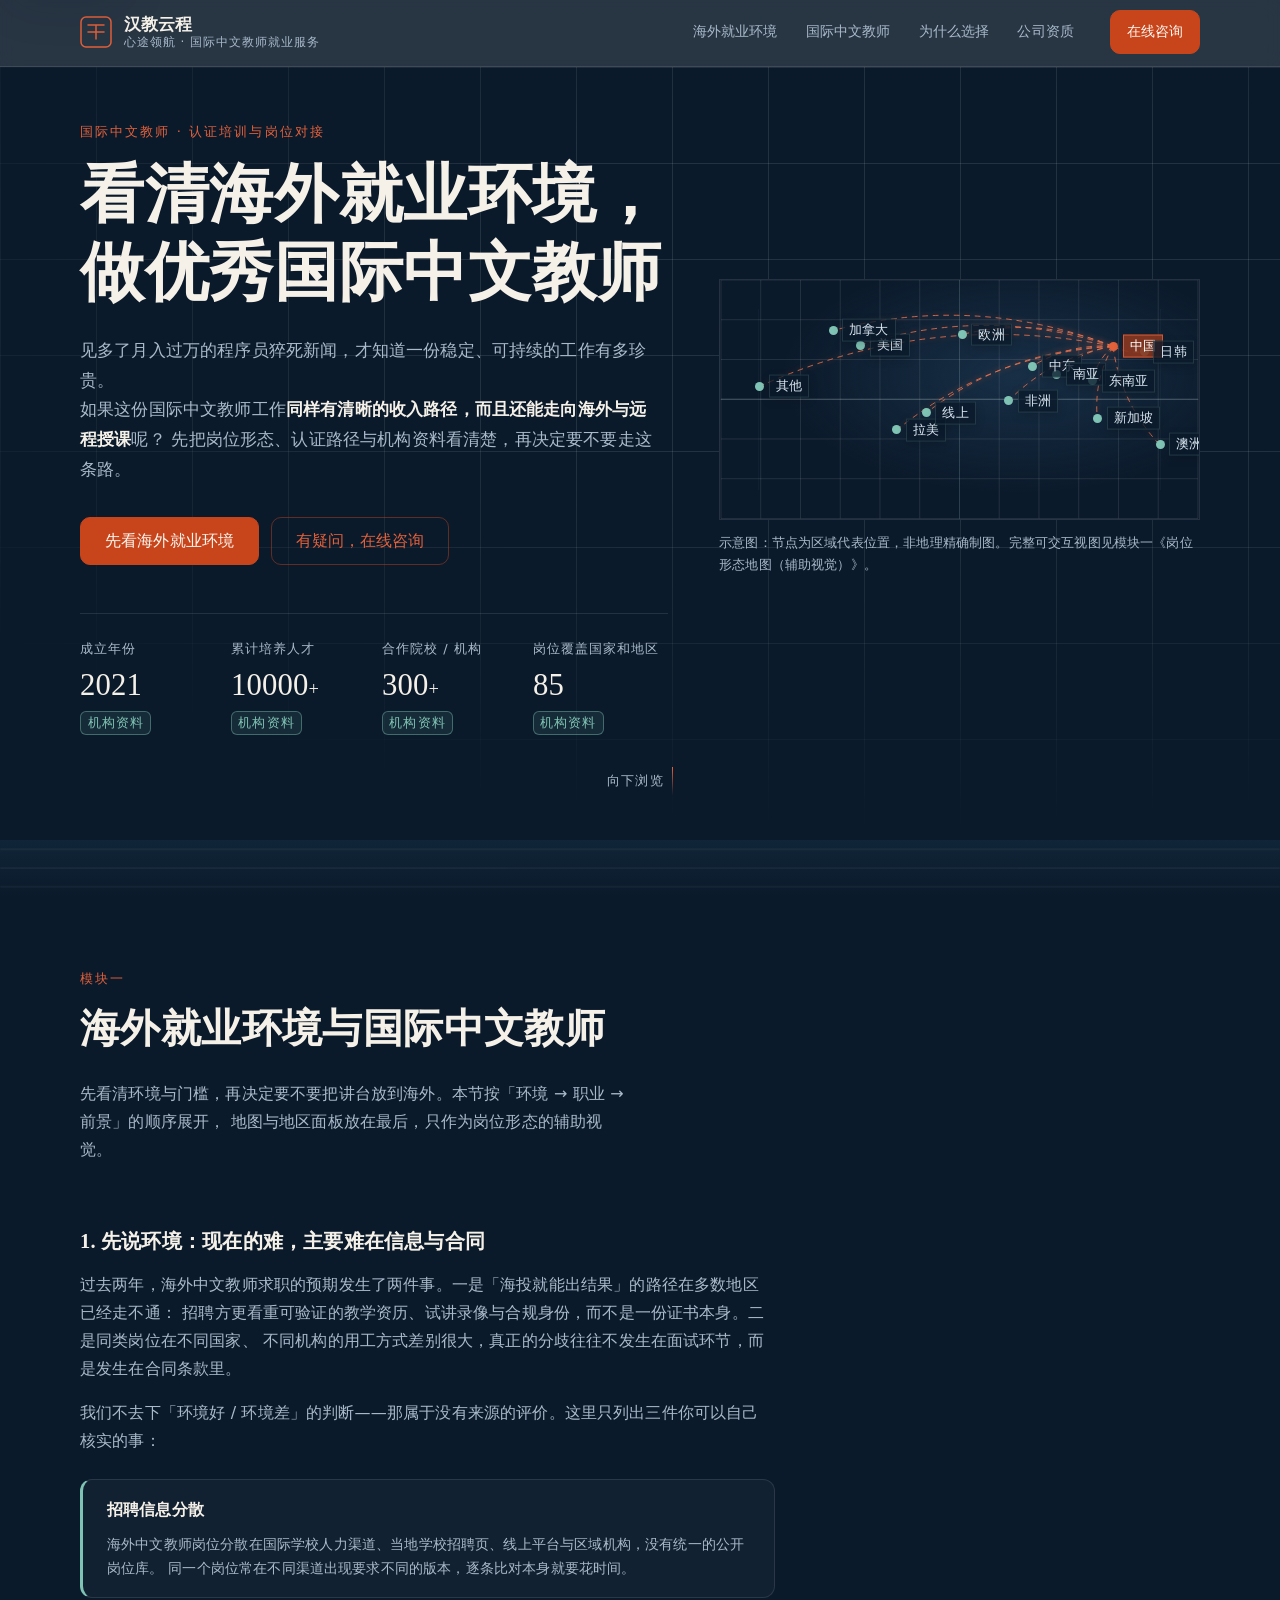
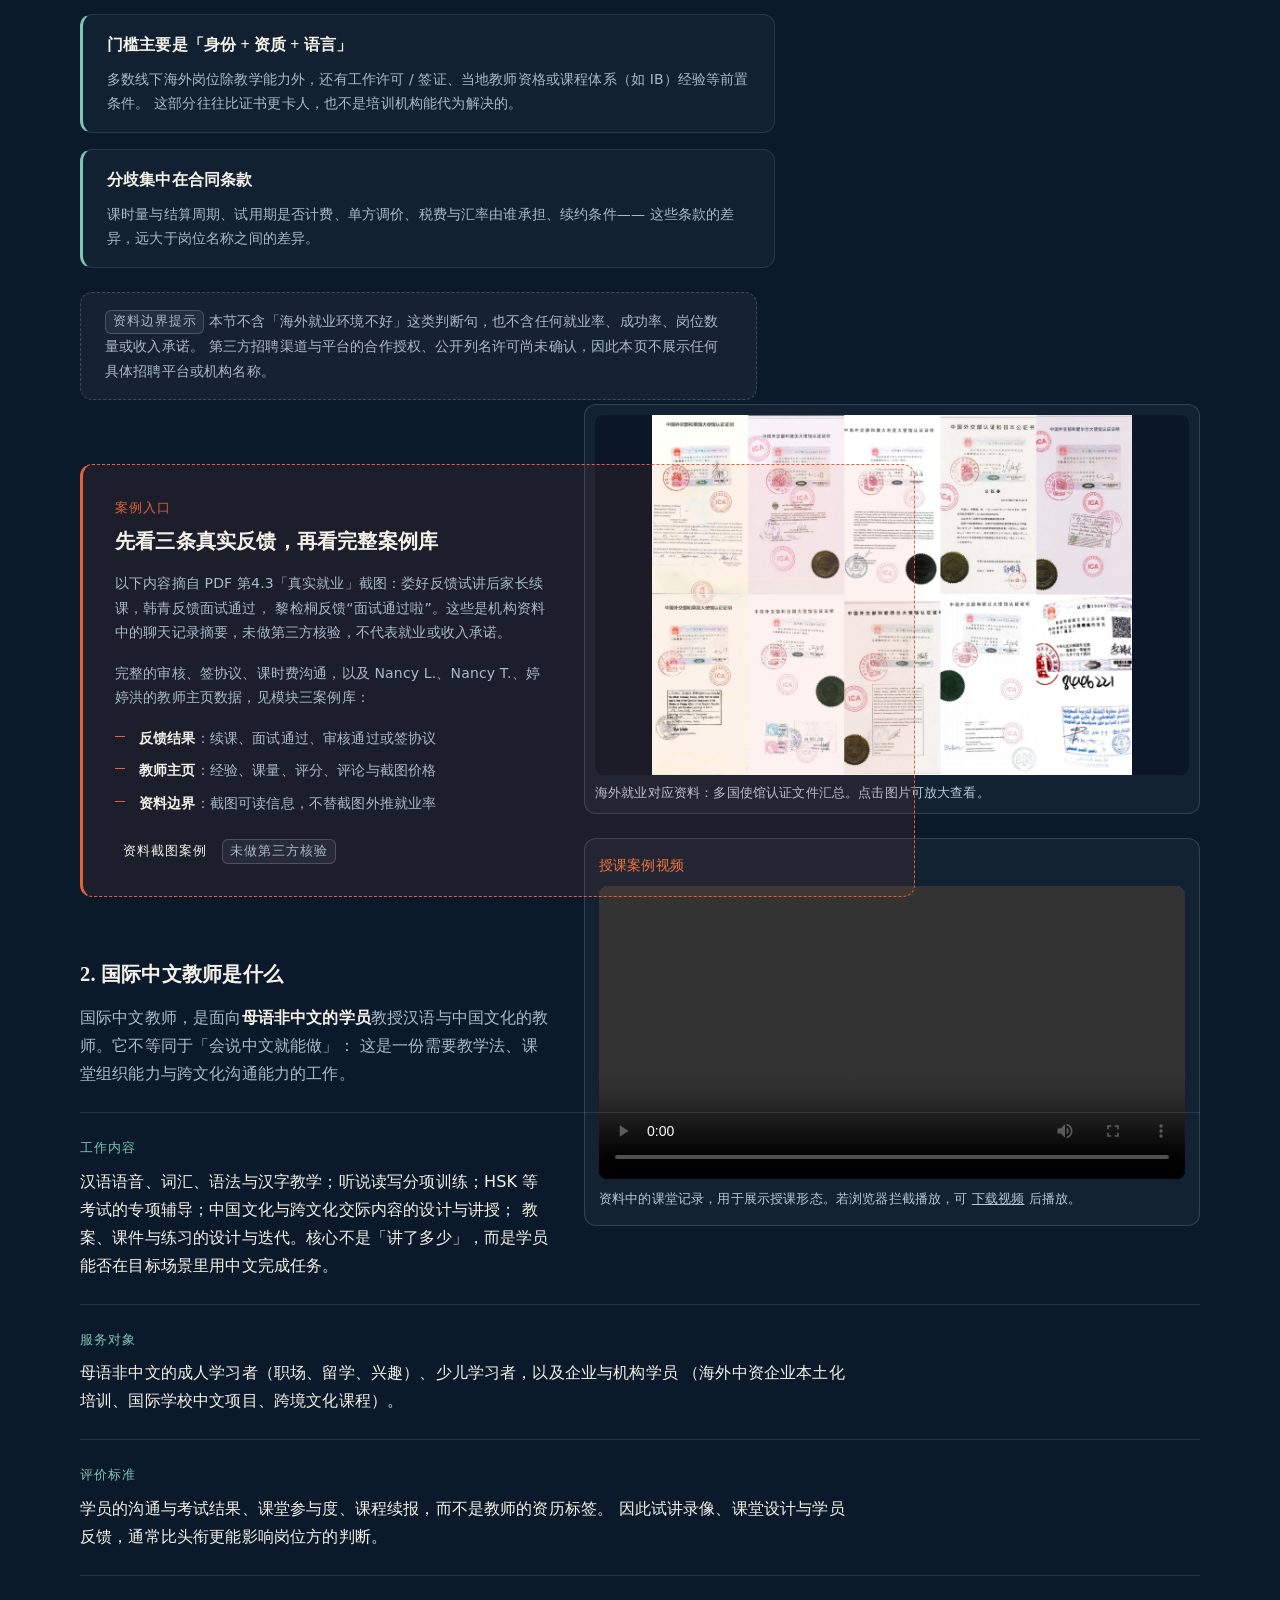
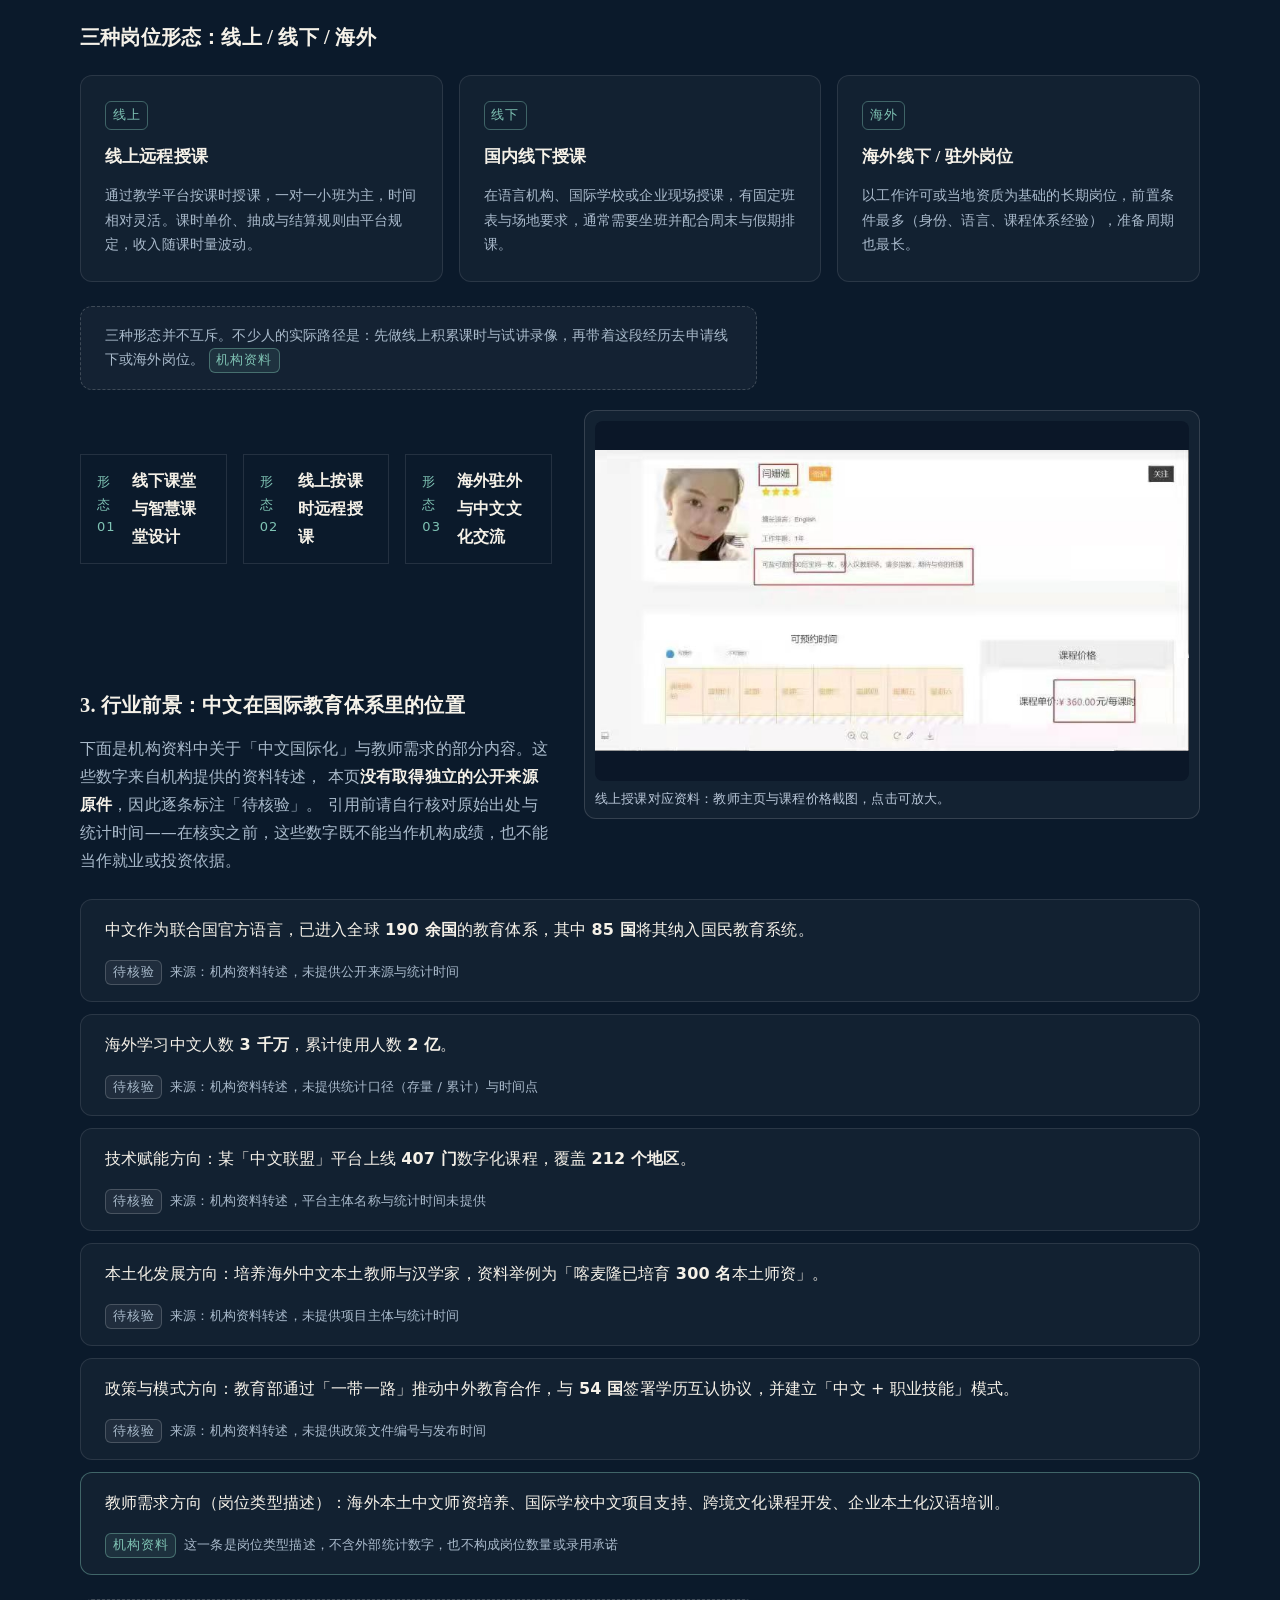
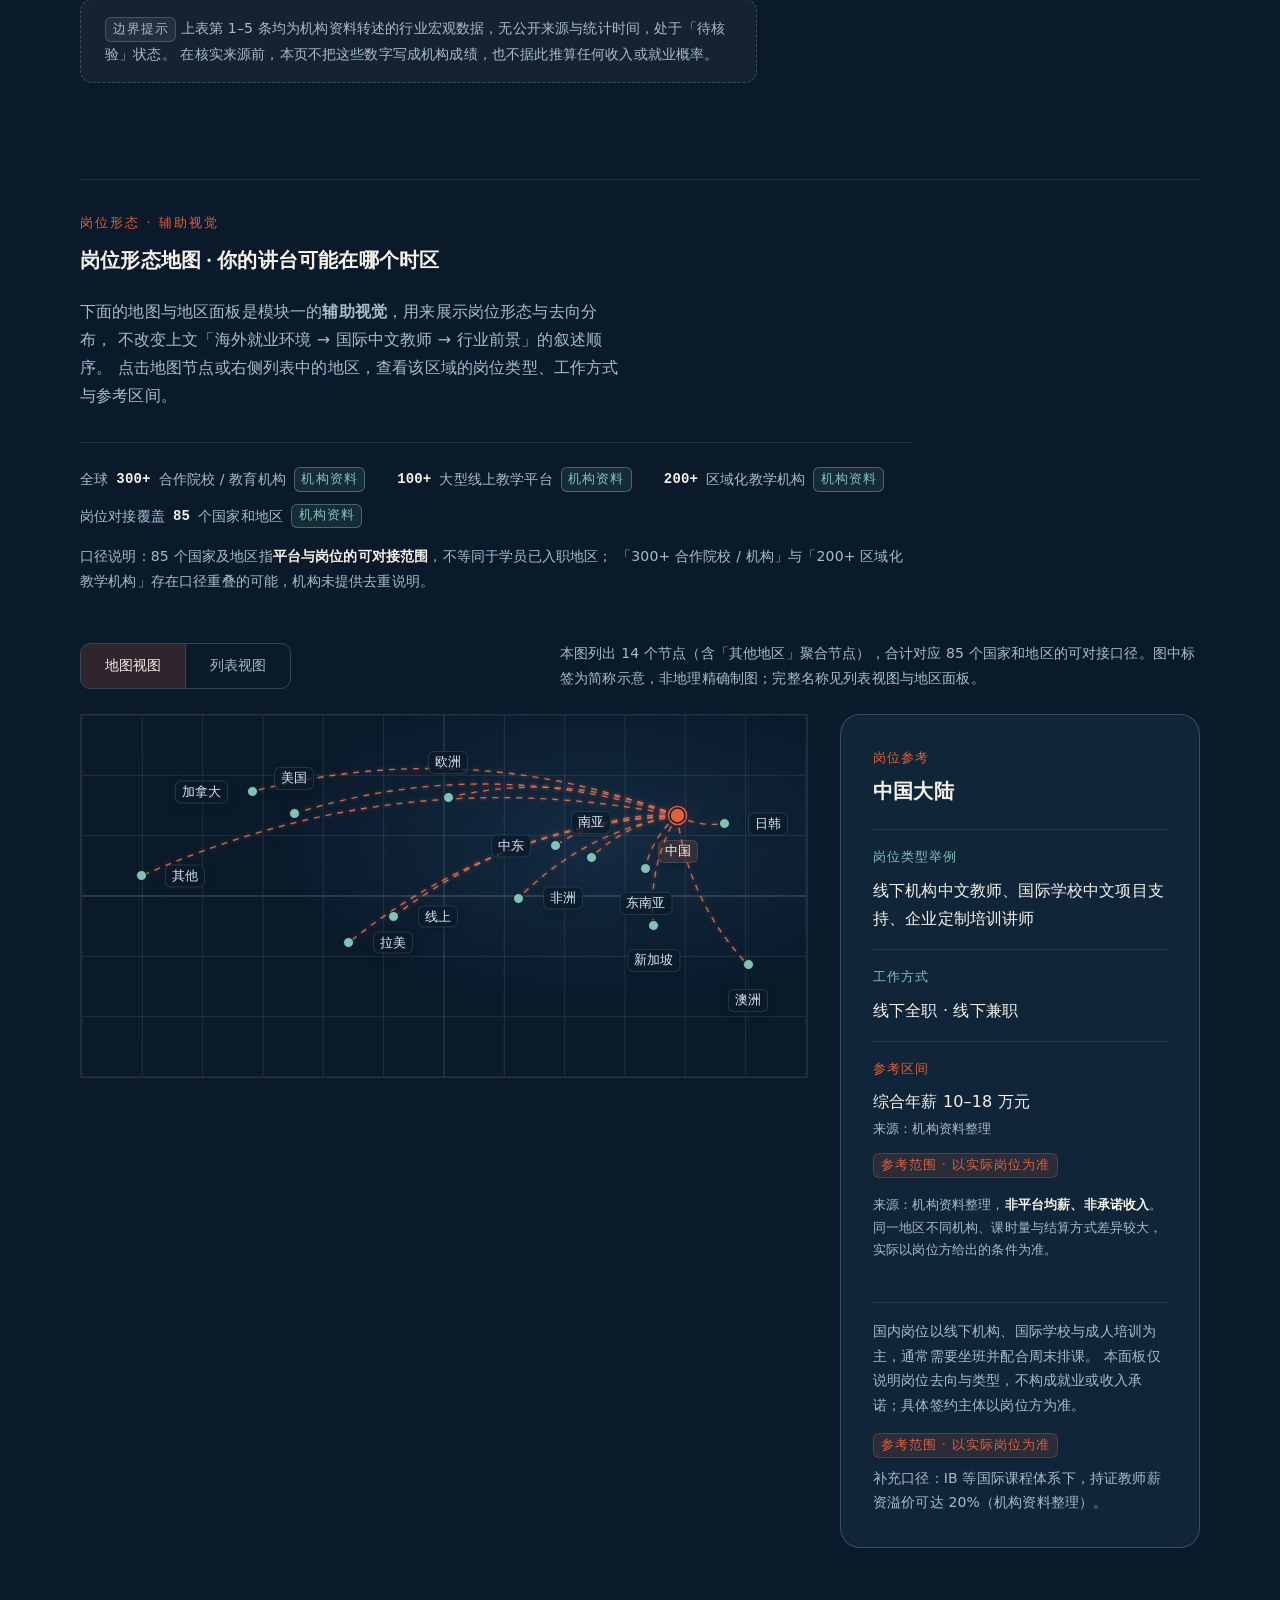
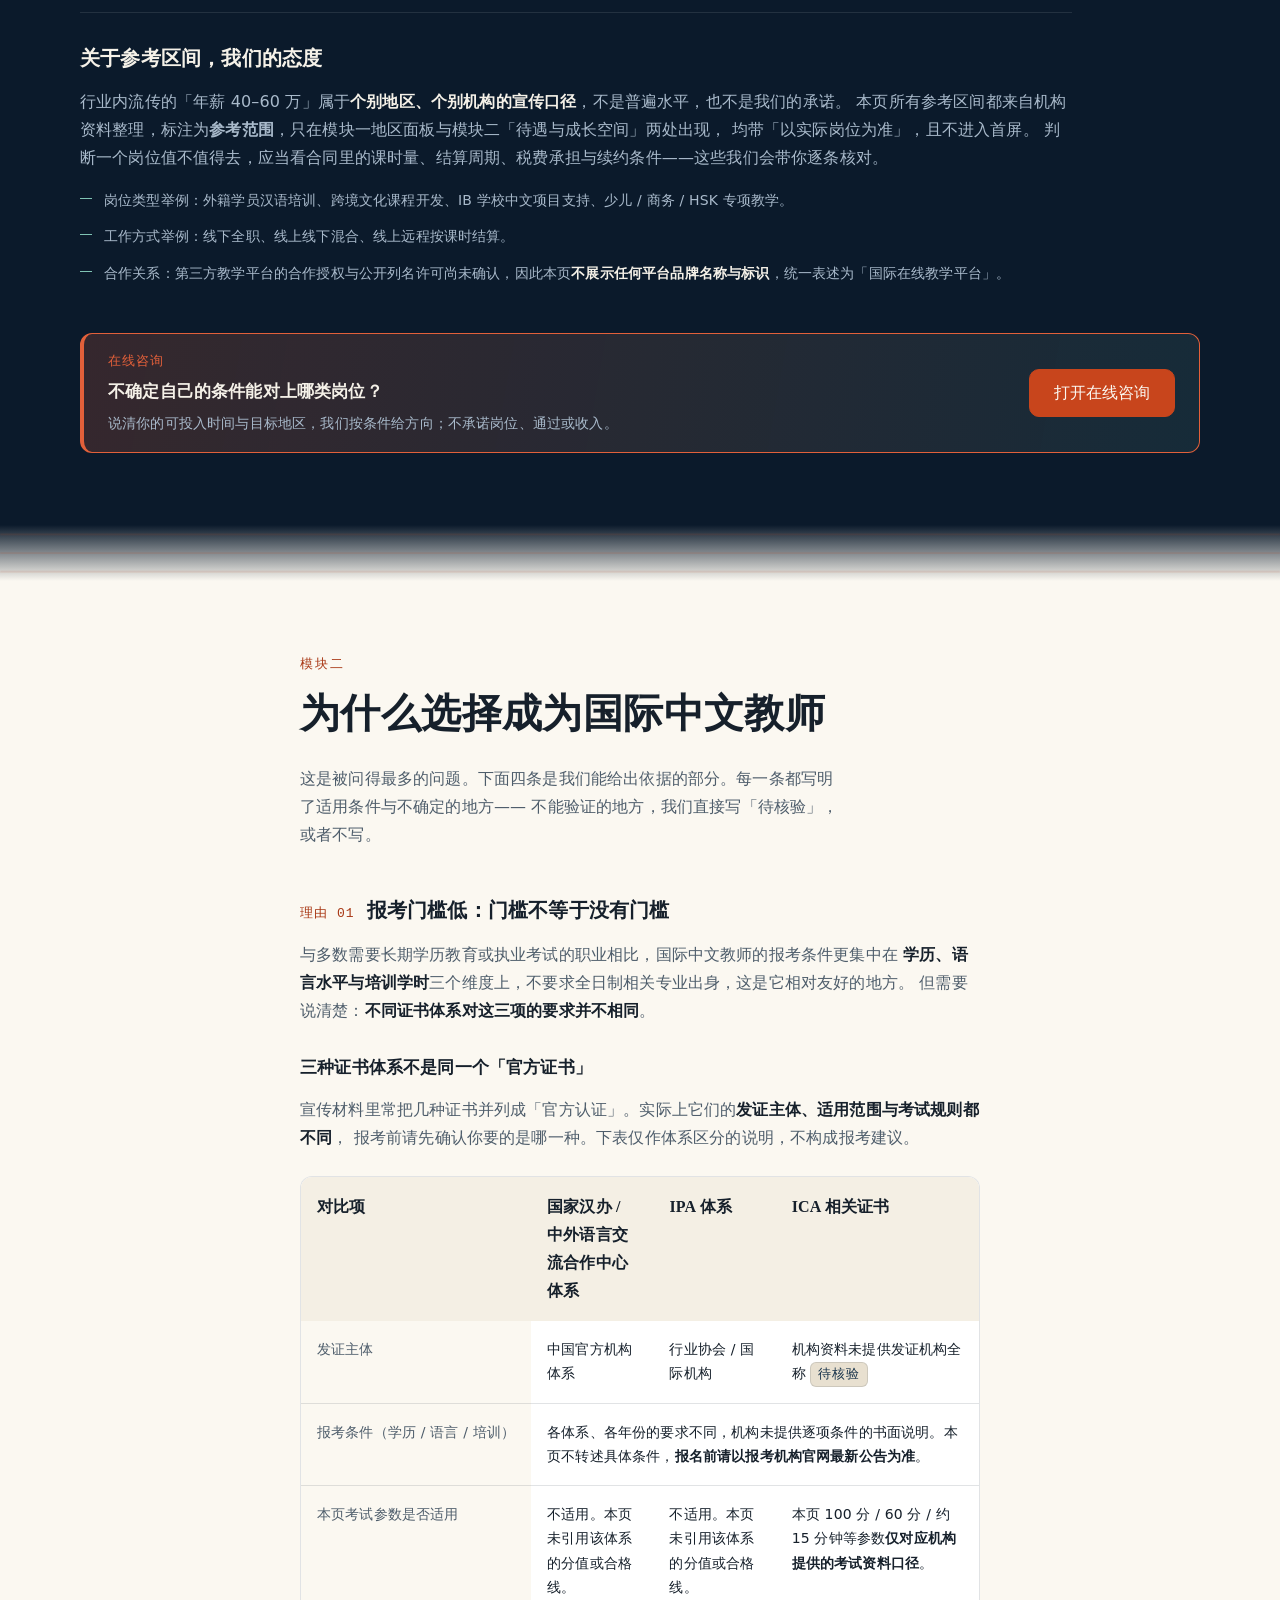
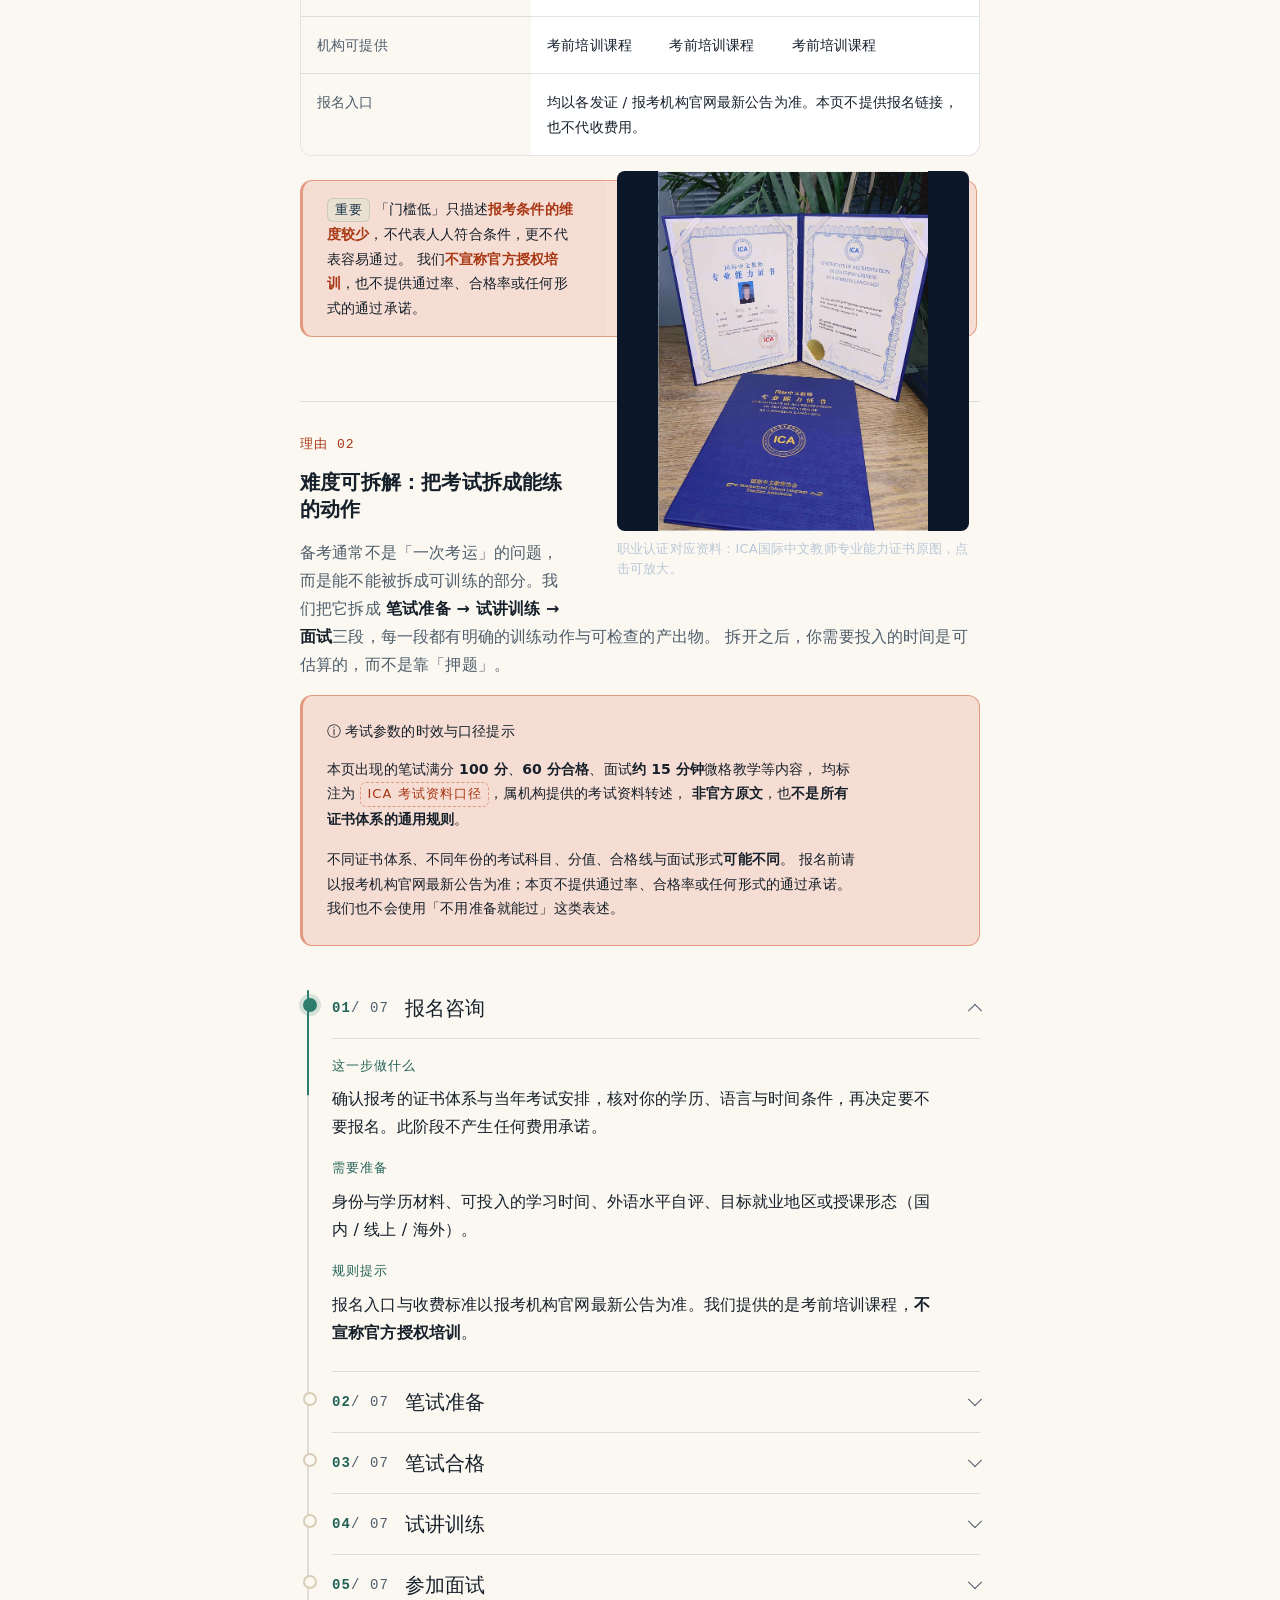
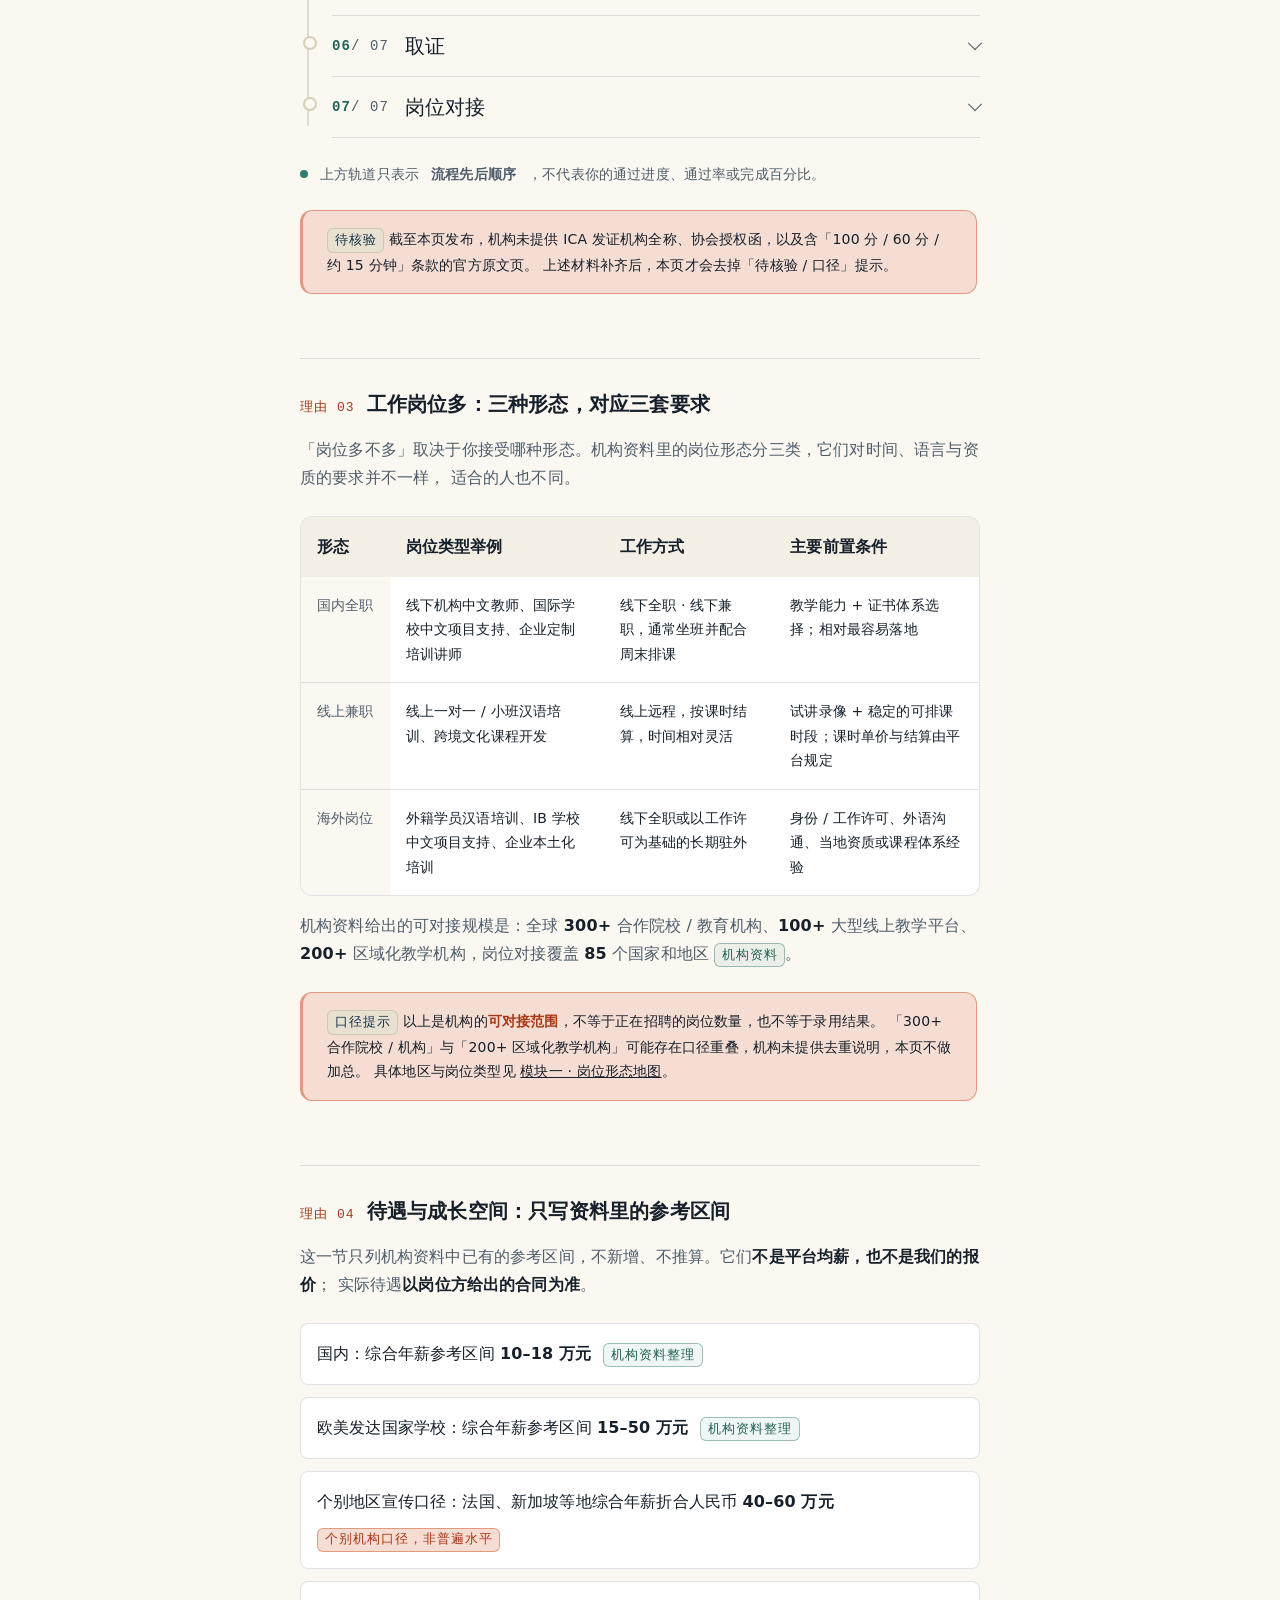
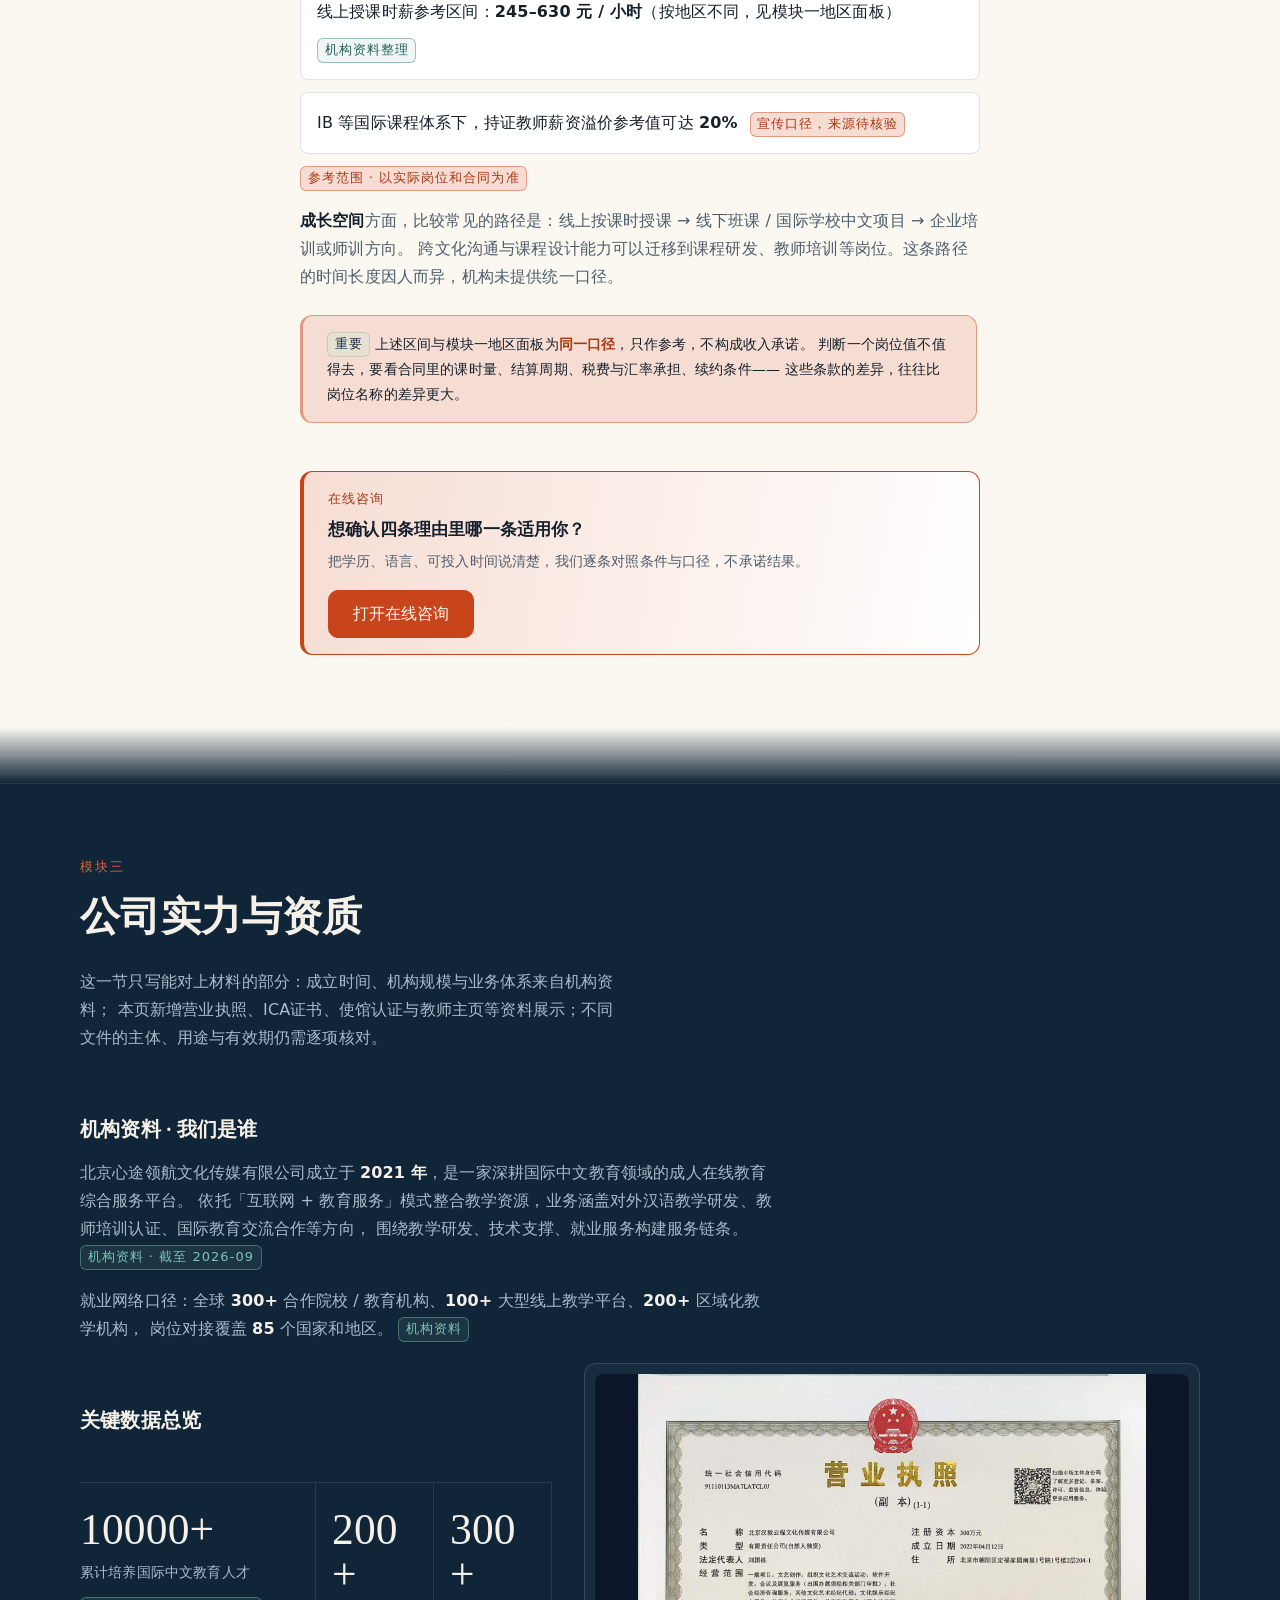
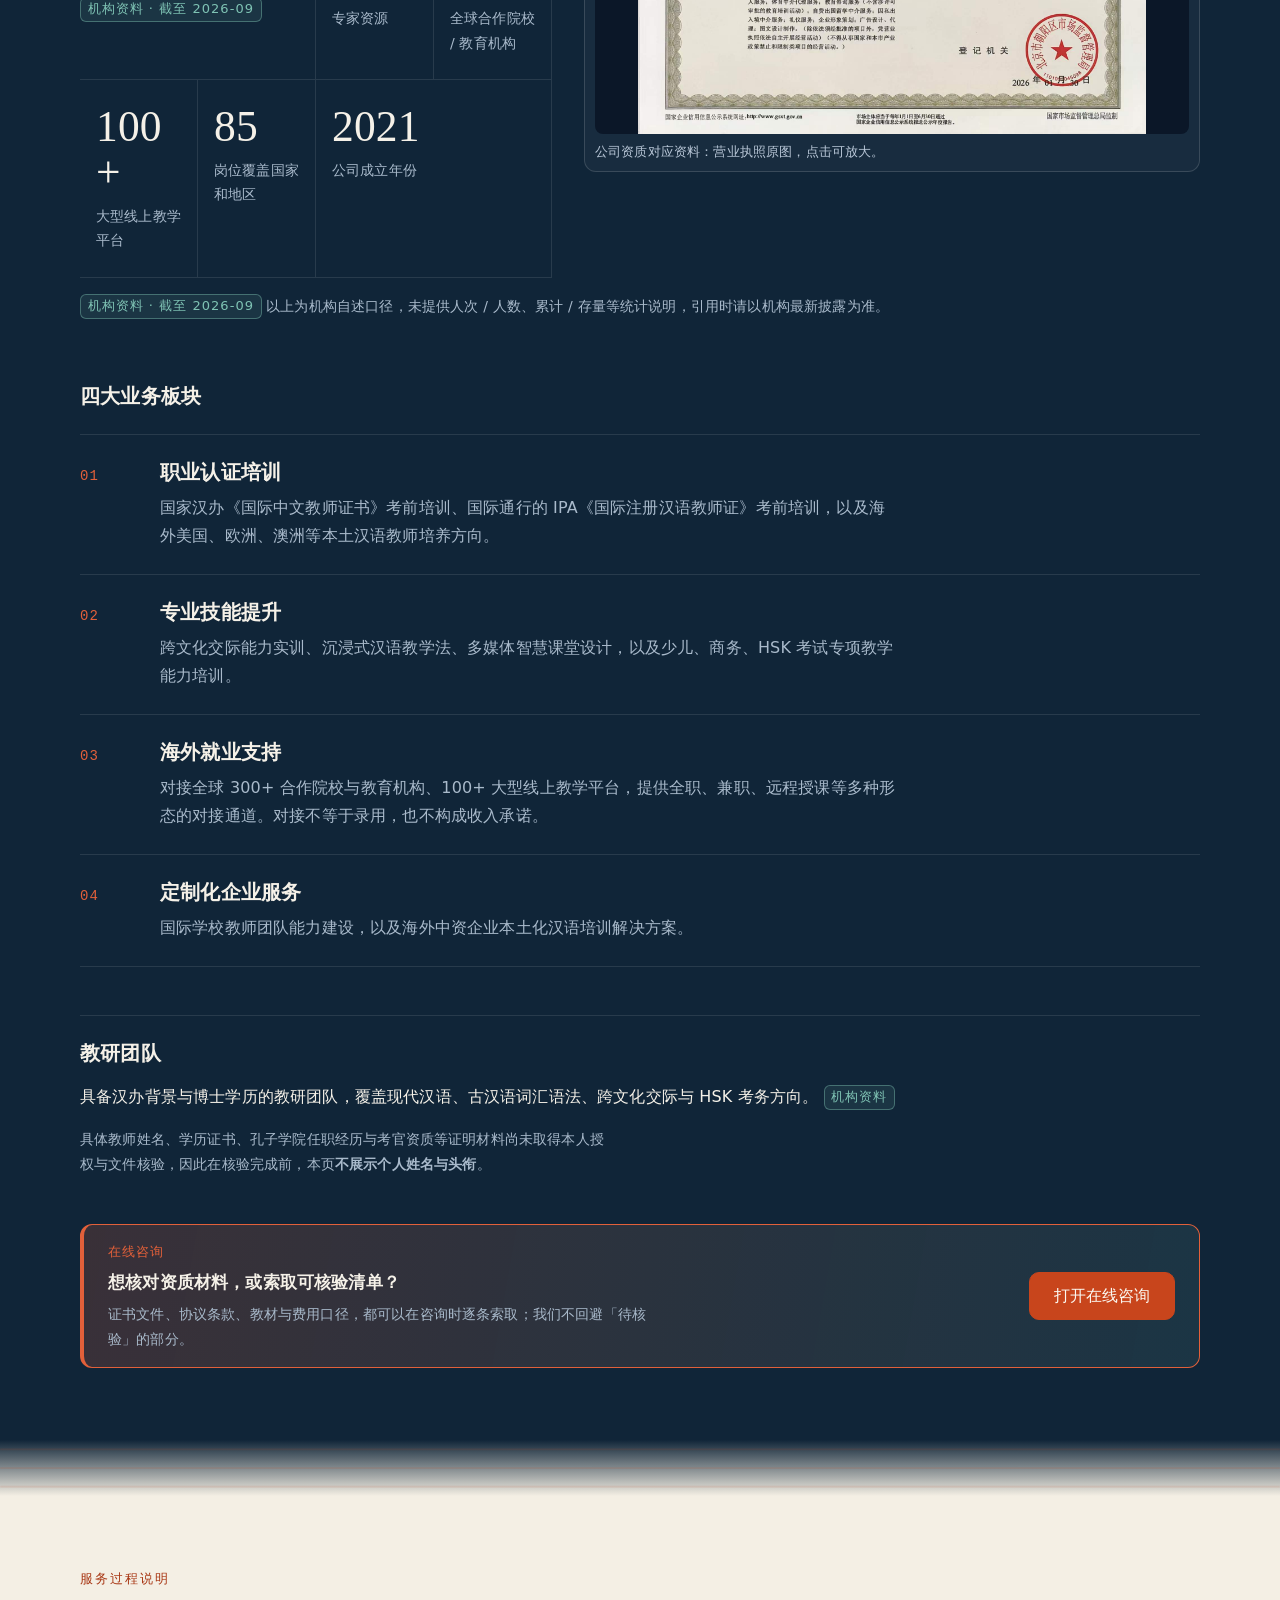
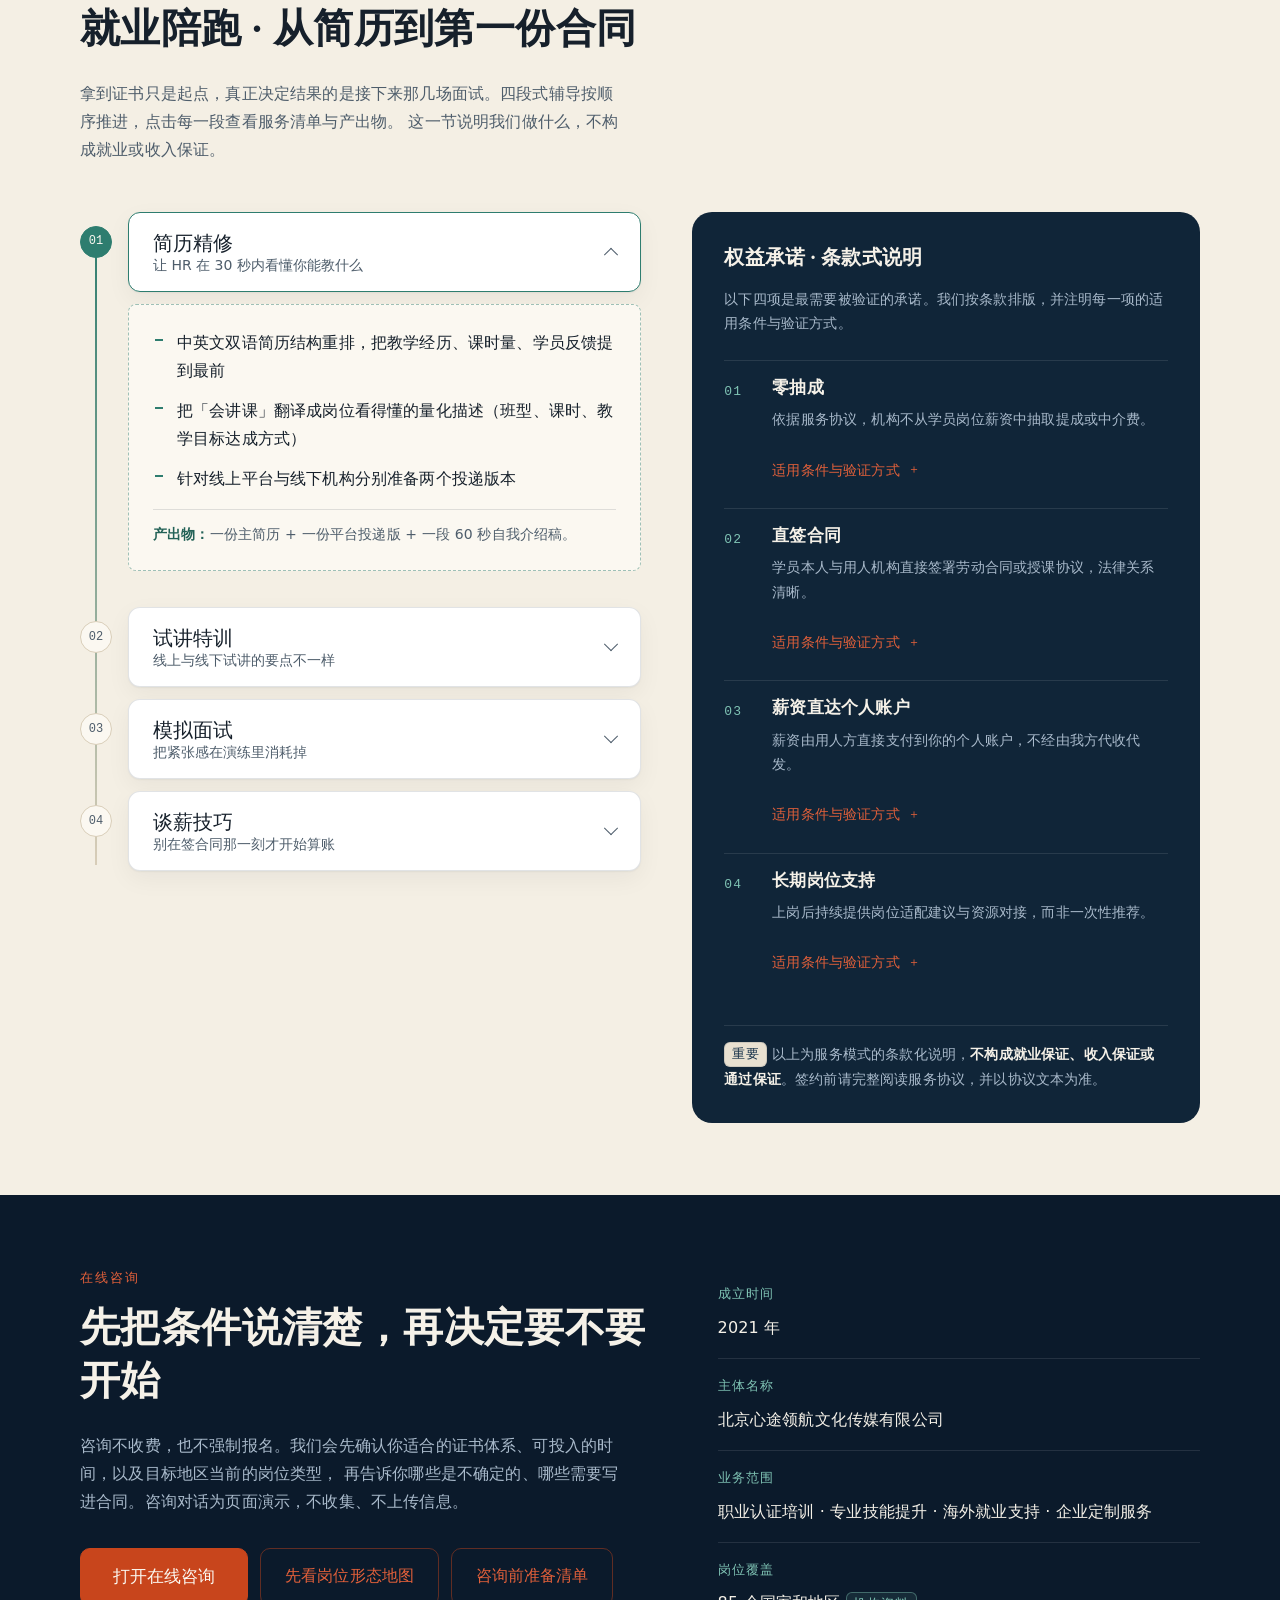
==== commit cc124e02: "Refresh homepage message and improve video fallback" ====
--- a/index.html
+++ b/index.html
@@ -57,11 +57,11 @@
     <div class="container hero__inner">
       <div class="hero__copy">
         <p class="eyebrow">国际中文教师 · 认证培训与岗位对接</p>
-        <h1 class="hero__title" id="heroTitle">海外就业环境在变，<br>先把这条路看清楚</h1>
+        <h1 class="hero__title" id="heroTitle">看清海外就业环境，<br>做优秀国际中文教师</h1>
         <p class="hero__sub">
-          这一页按四段讲清楚：<strong>海外就业环境</strong>正在发生什么变化 → <strong>国际中文教师</strong>到底做什么、行业前景如何 →
-          <strong>为什么值得考虑</strong> → 我们是谁、<strong>能提供什么、不能承诺什么</strong>。
-          机构数据一律标注「机构资料」，参考区间一律标注「以实际岗位为准」。
+          见多了月入过万的程序员猝死新闻，才知道一份稳定、可持续的工作有多珍贵。<br>
+          如果这份国际中文教师工作<strong>同样有清晰的收入路径，而且还能走向海外与远程授课</strong>呢？
+          先把岗位形态、认证路径与机构资料看清楚，再决定要不要走这条路。
         </p>
         <div class="hero__actions">
           <a class="btn btn--primary" href="#overseas">先看海外就业环境</a>
@@ -159,7 +159,7 @@
       </div>
 
       <div class="topic-proof"><figure><a href="assets/资料/使馆认证.jpg" target="_blank" rel="noopener"><img src="assets/资料/使馆认证.jpg" alt="多国使馆认证文件，点击放大" loading="lazy"></a><figcaption>海外就业对应资料：多国使馆认证文件汇总。点击图片可放大查看。</figcaption></figure></div>
-      <div class="topic-video"><p class="topic-video__label">授课案例视频</p><video controls preload="metadata"><source src="assets/资料/授课案例.mp4" type="video/mp4">当前浏览器不支持视频播放。</video><p>资料中的课堂记录，用于展示授课形态。</p></div>
+      <div class="topic-video"><p class="topic-video__label">授课案例视频</p><video controls playsinline preload="metadata"><source src="assets/资料/授课案例.mp4" type="video/mp4">当前浏览器不支持视频播放，请下载后观看。</video><p>资料中的课堂记录，用于展示授课形态。若浏览器拦截播放，可 <a href="assets/资料/授课案例.mp4" download>下载视频</a> 后播放。</p></div>
 
       <!-- 1.2 资料截图案例入口 -->
       <div class="case-entry" id="caseEntry" role="note" aria-labelledby="caseEntryTitle">
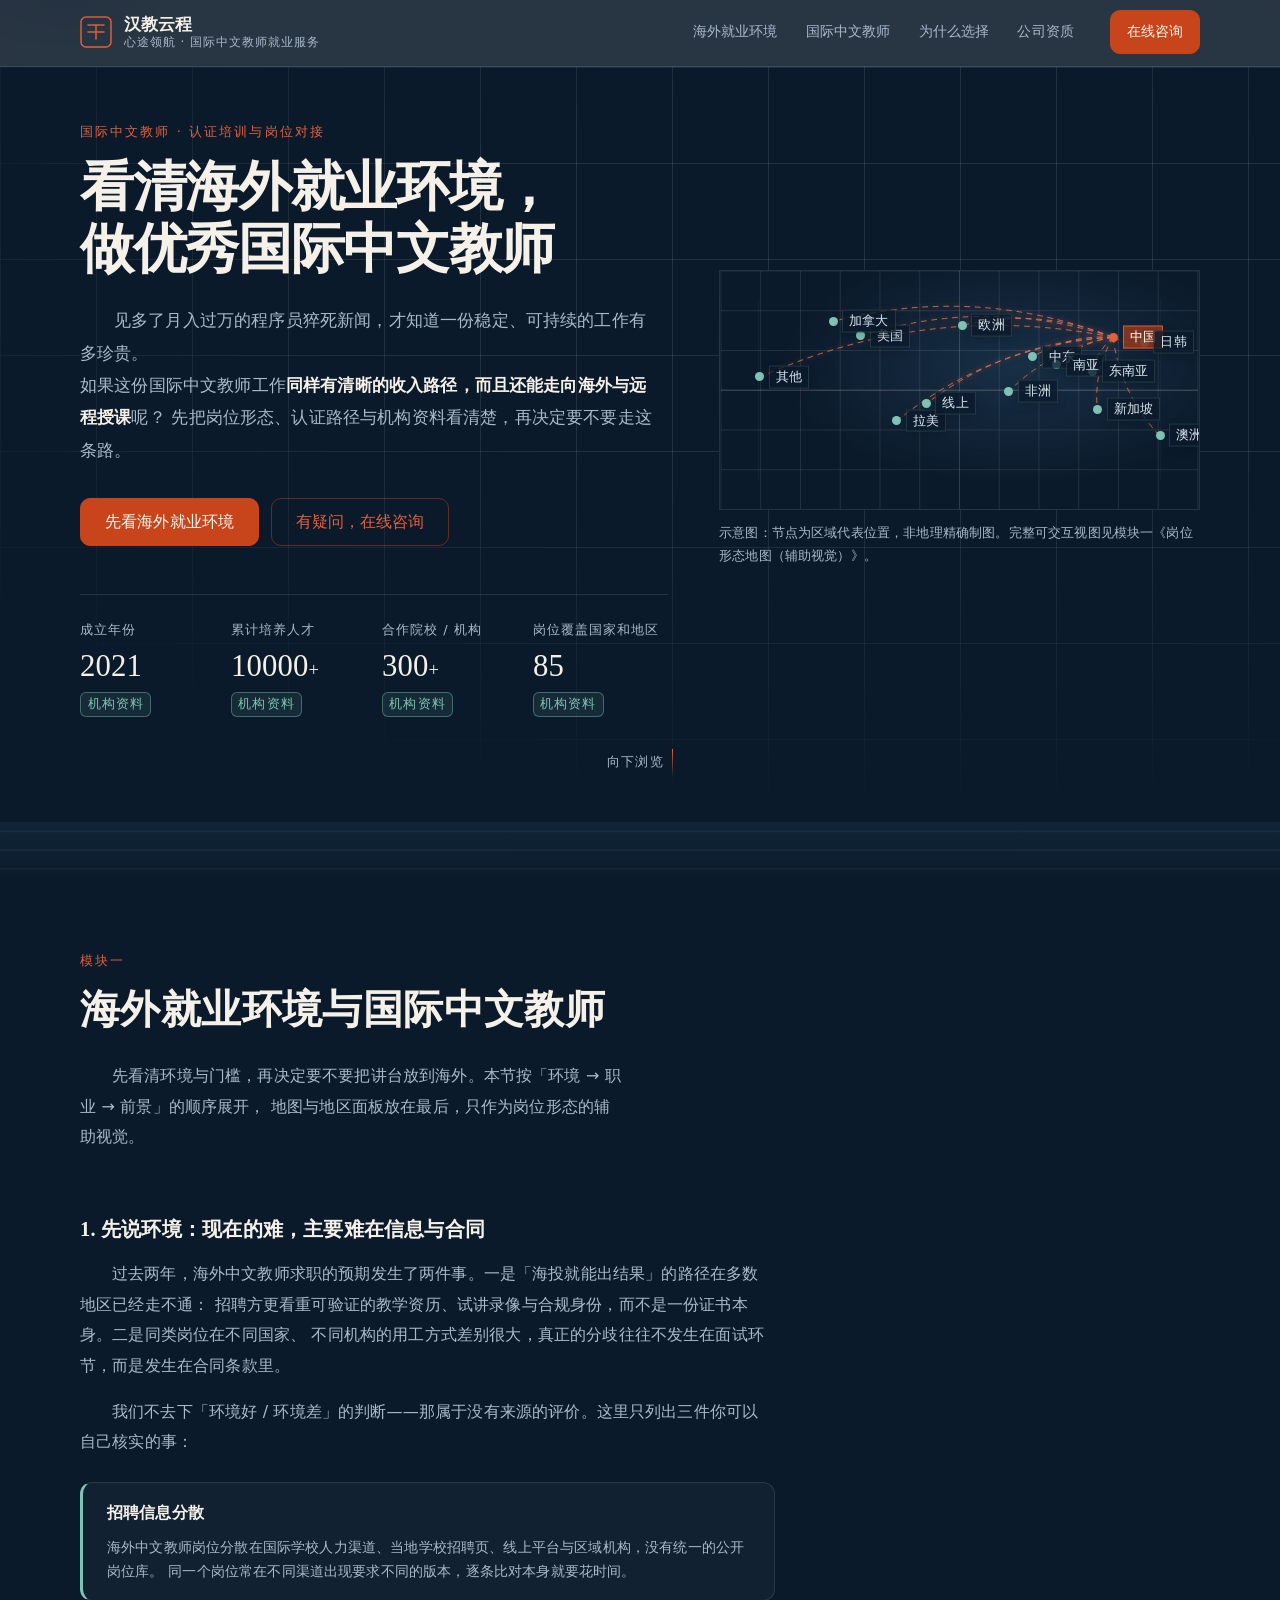
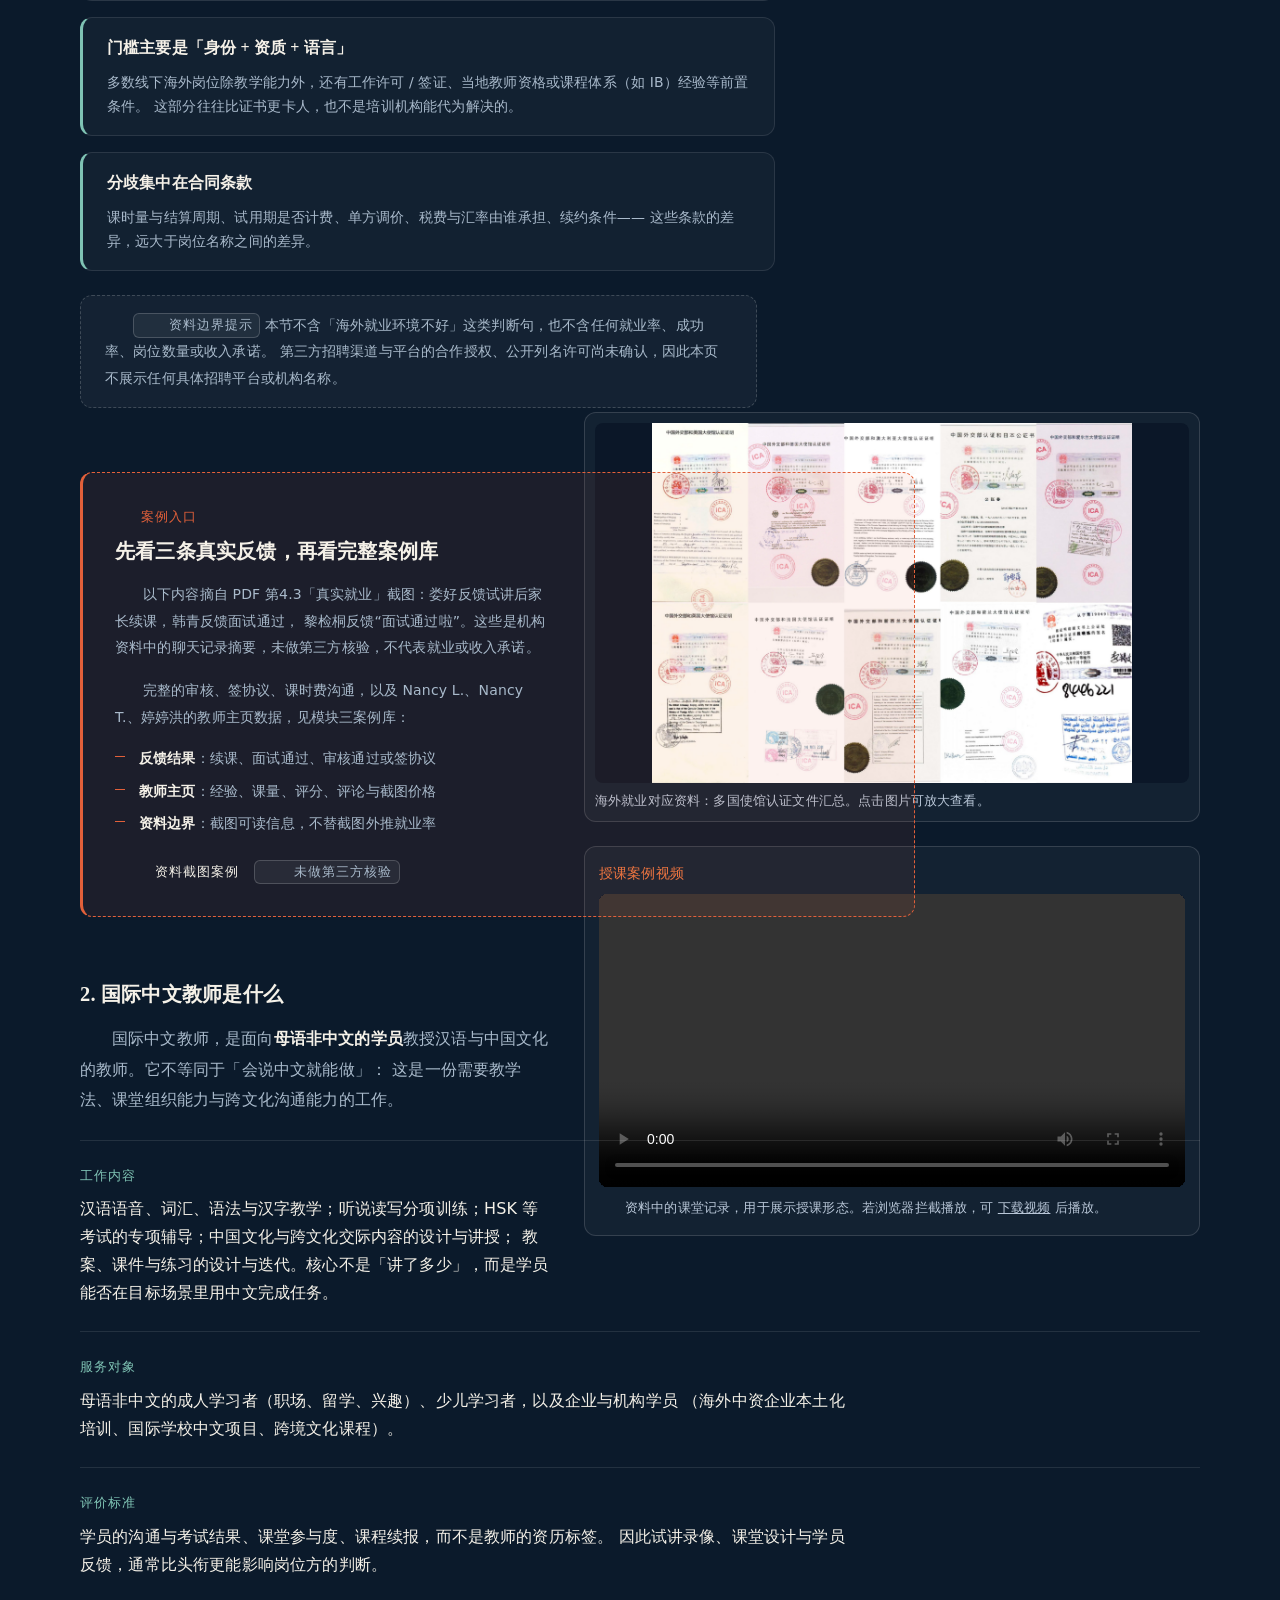
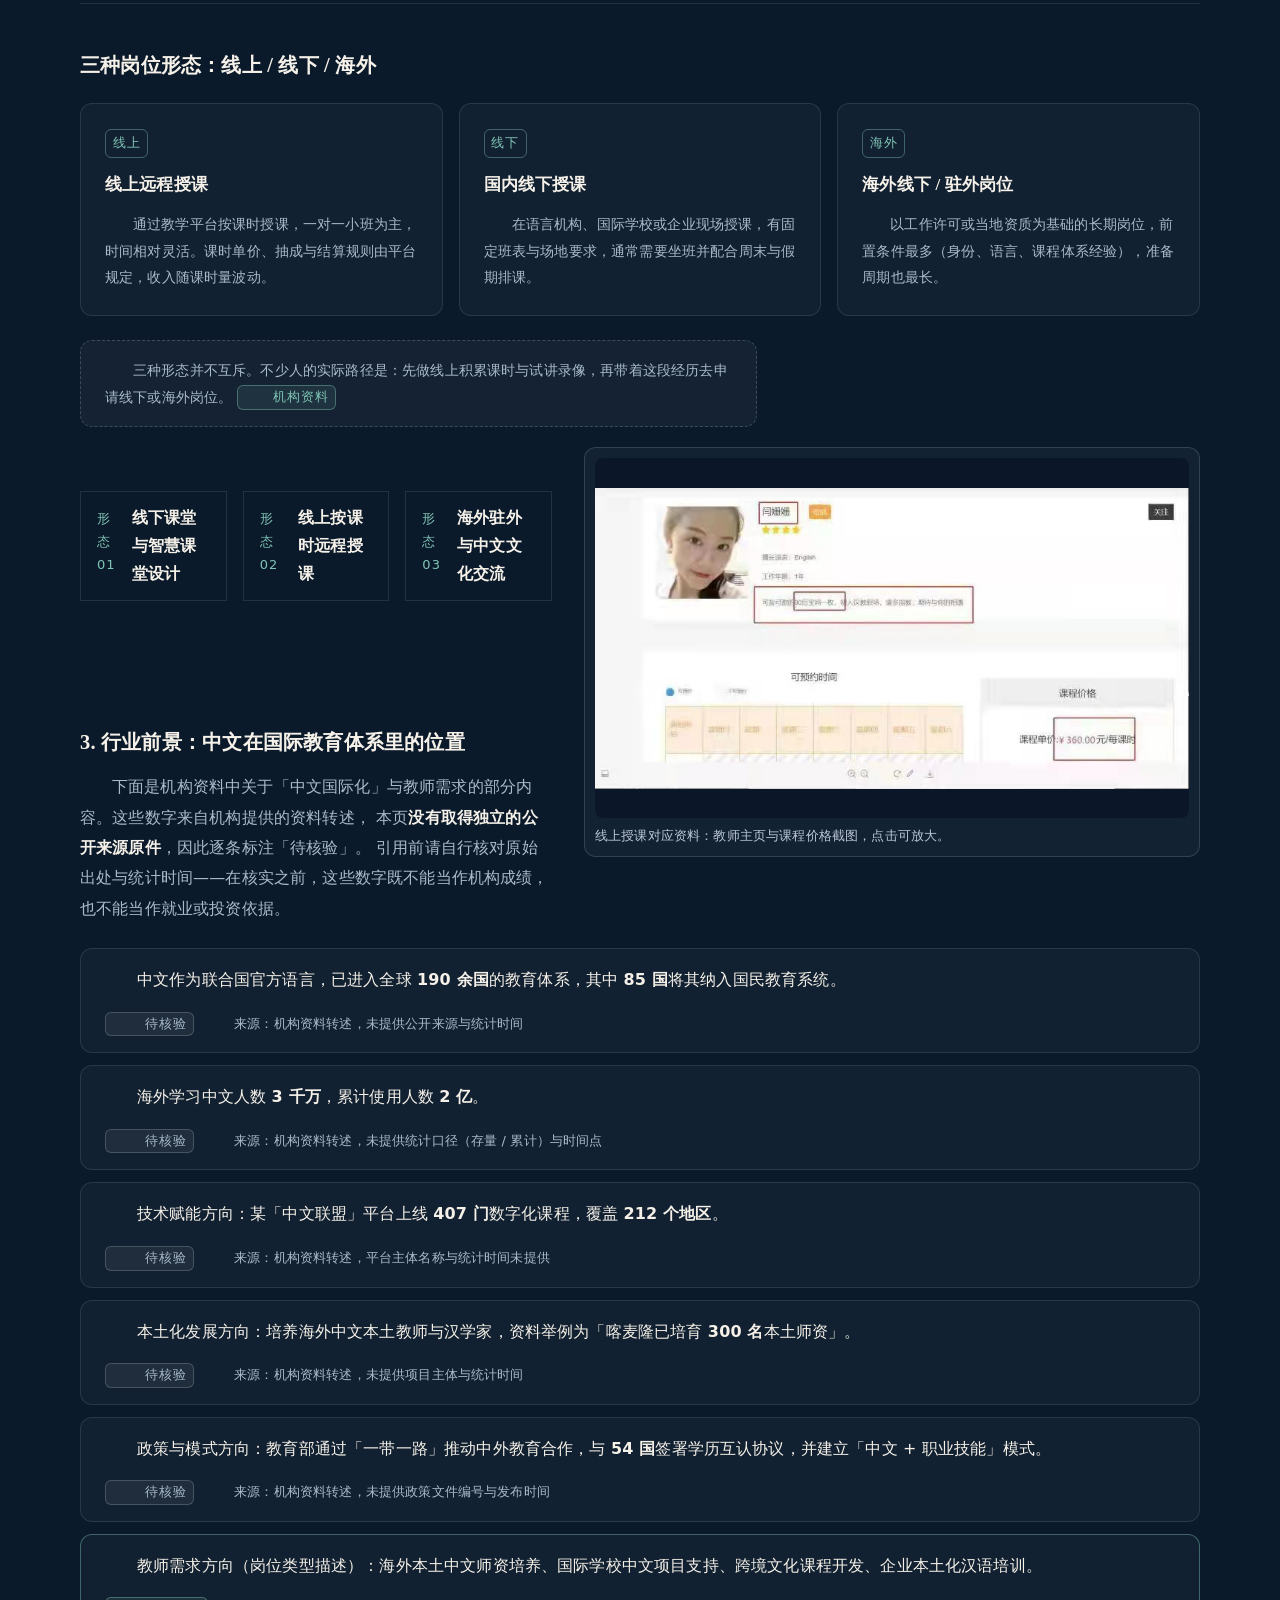
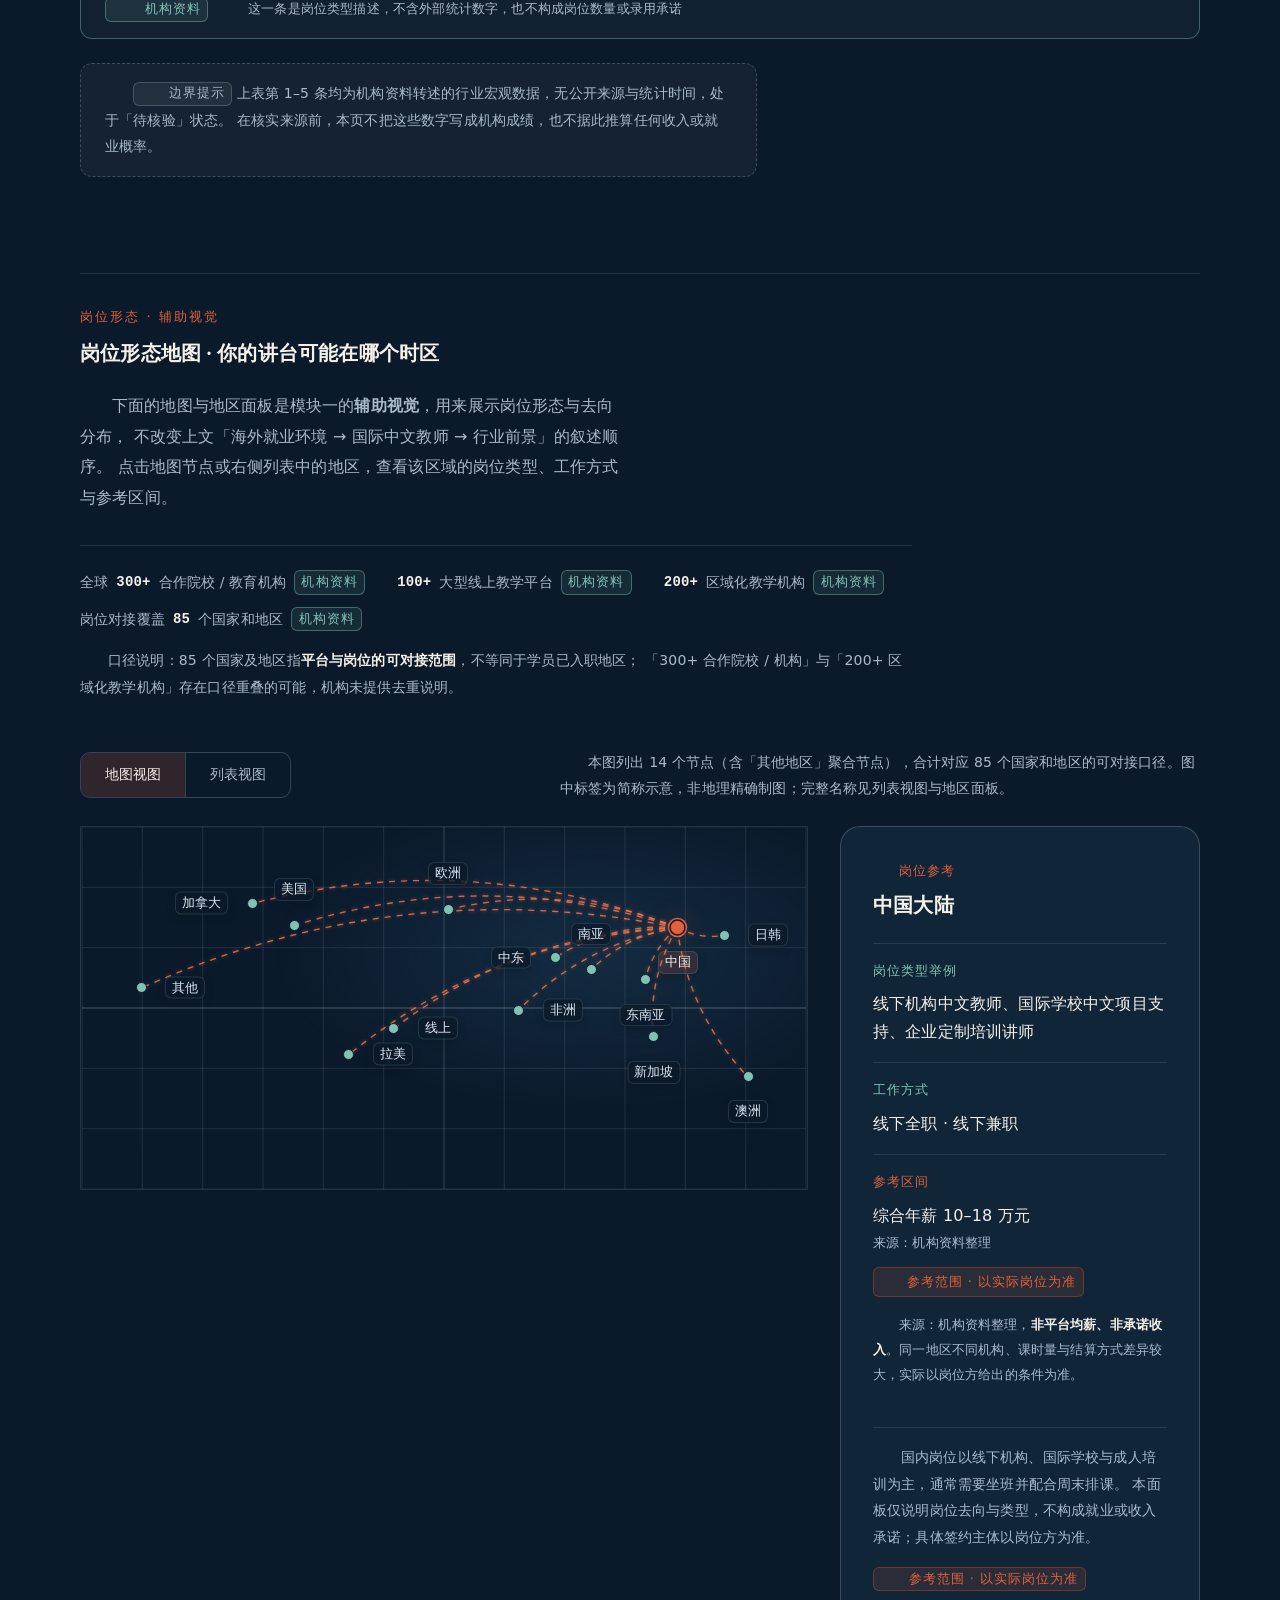
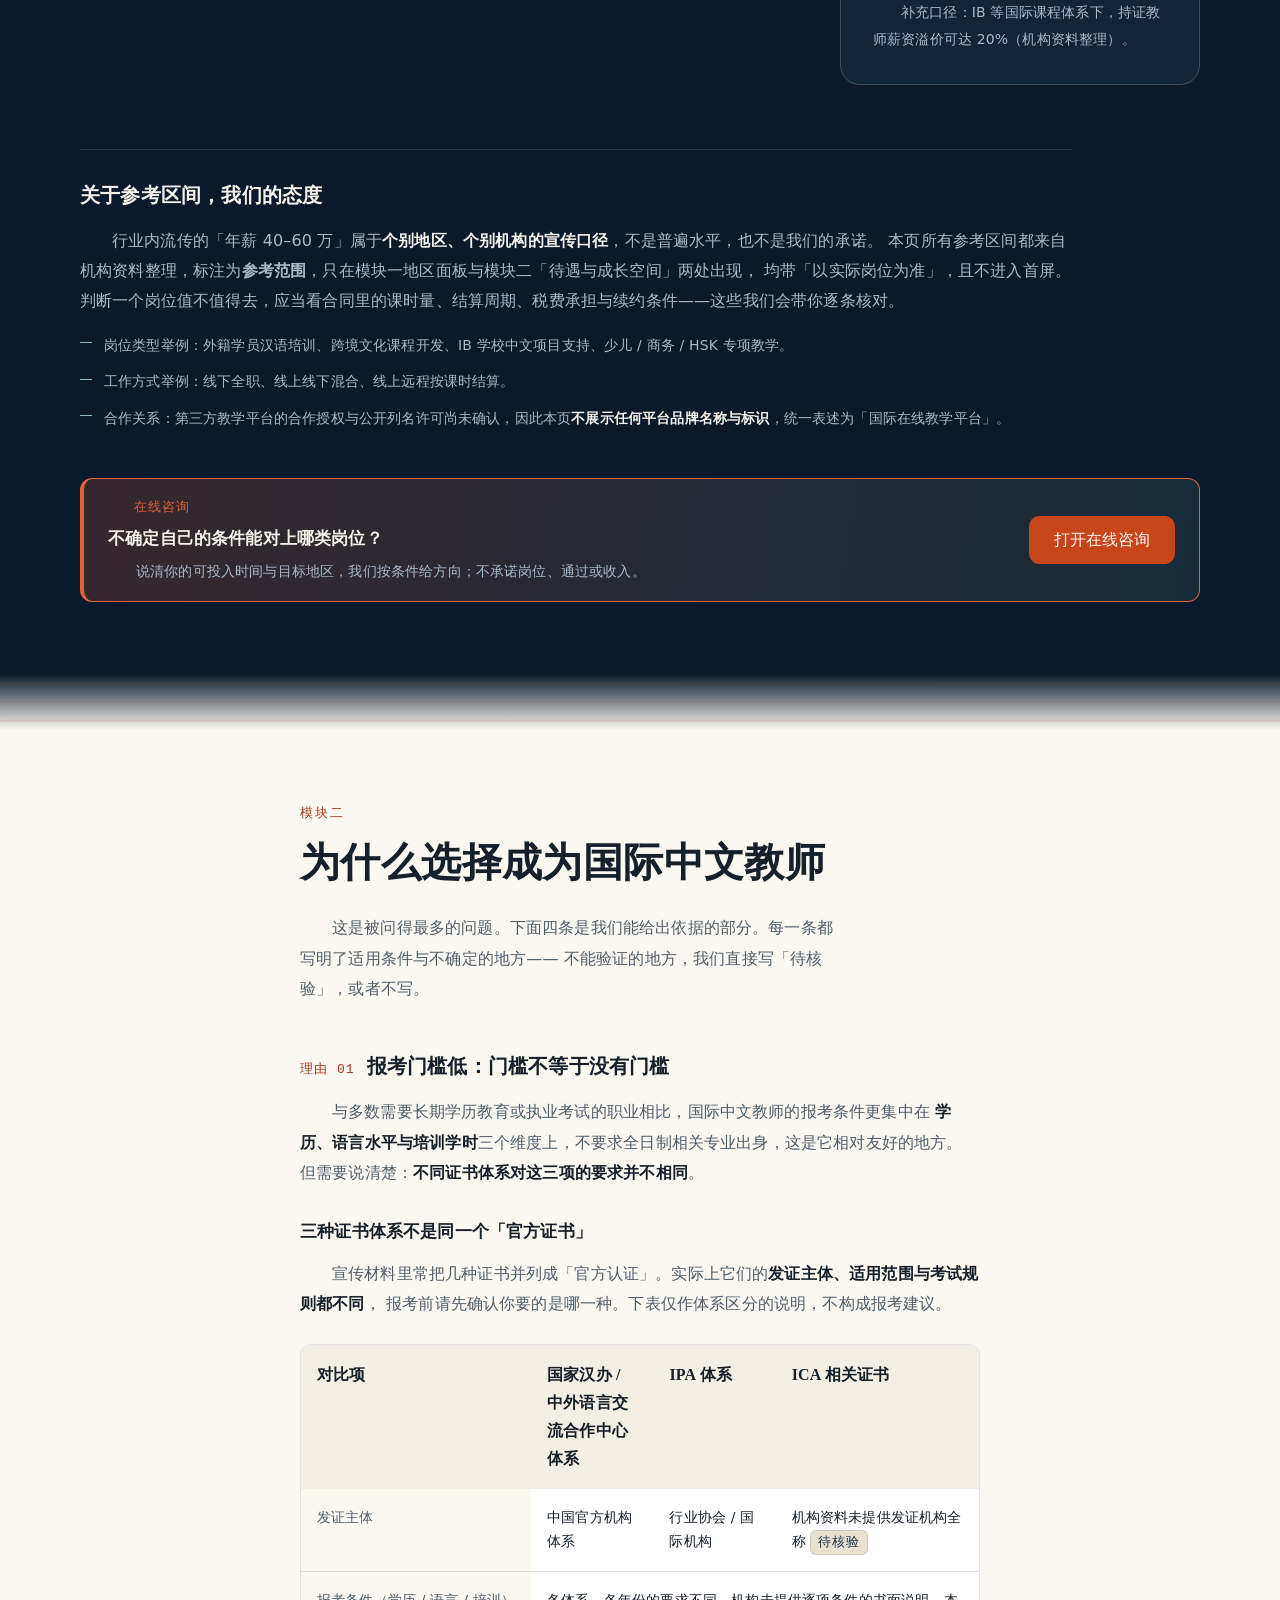
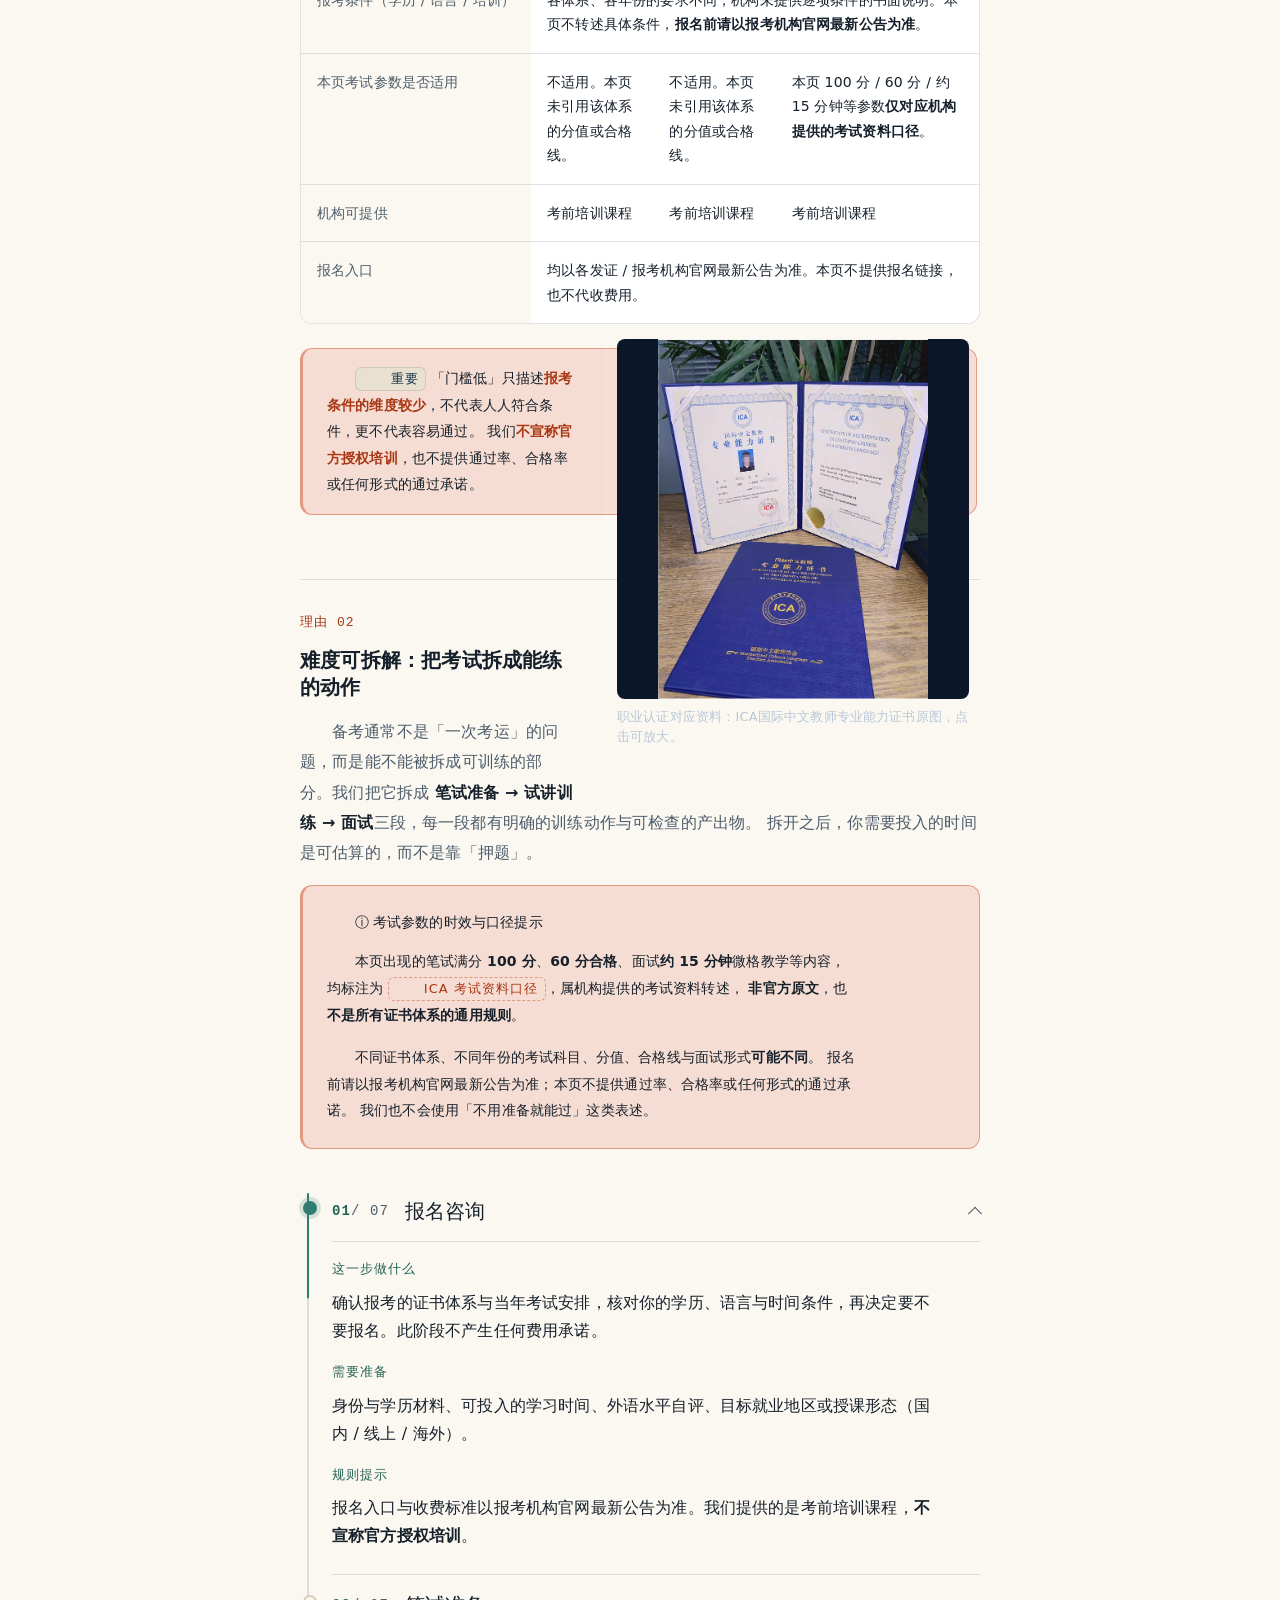
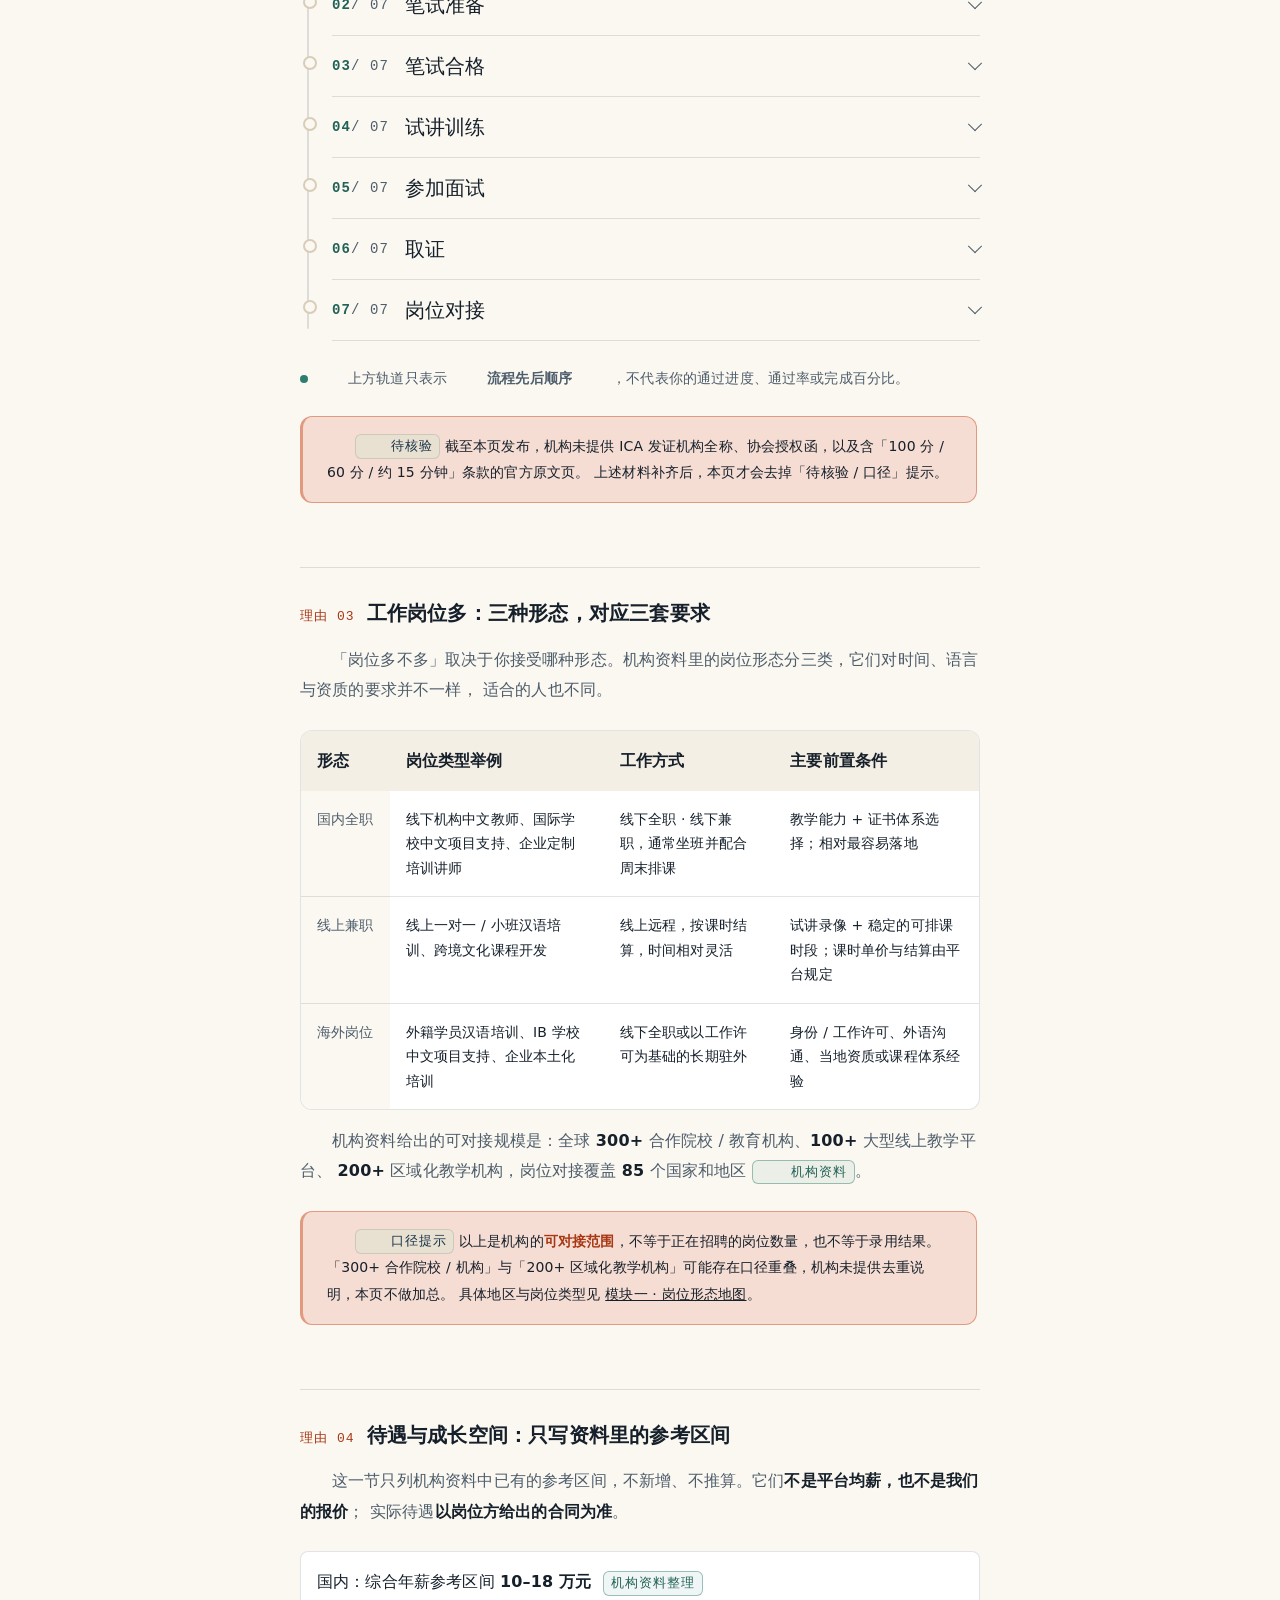
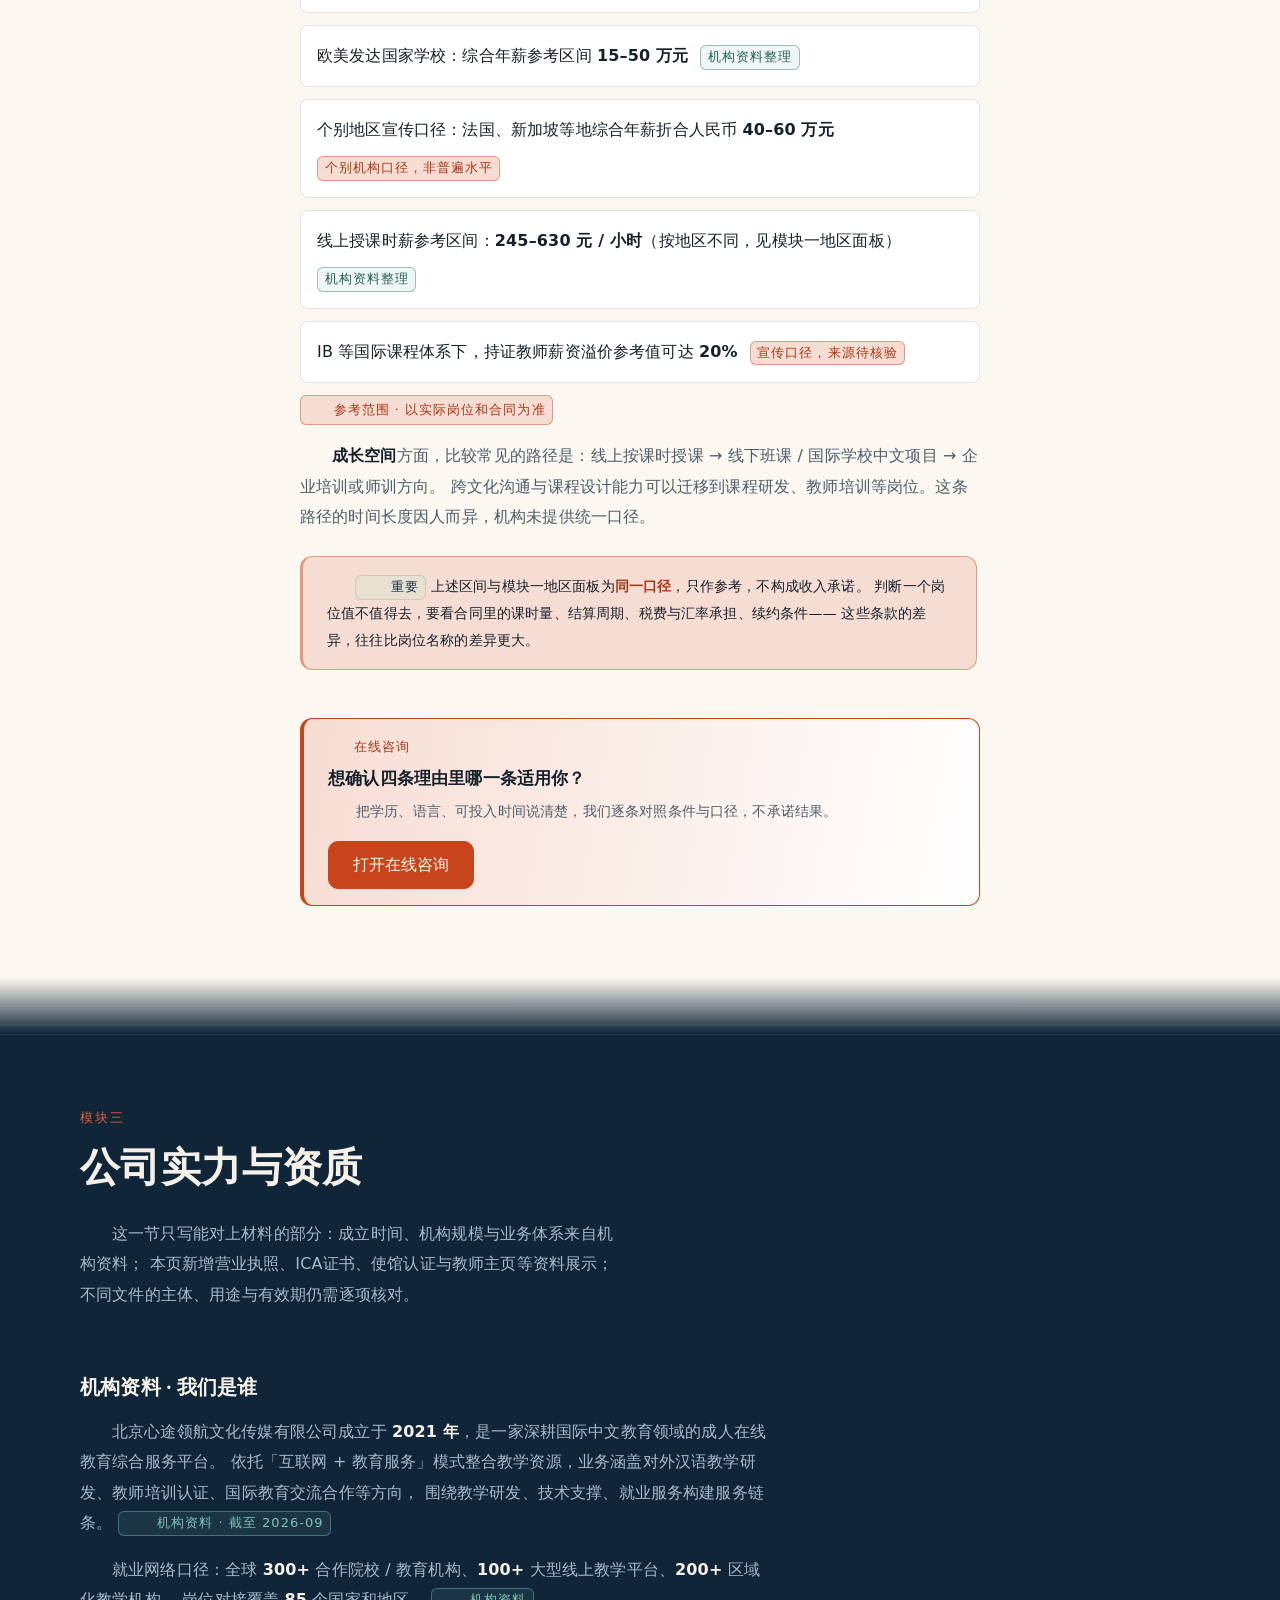
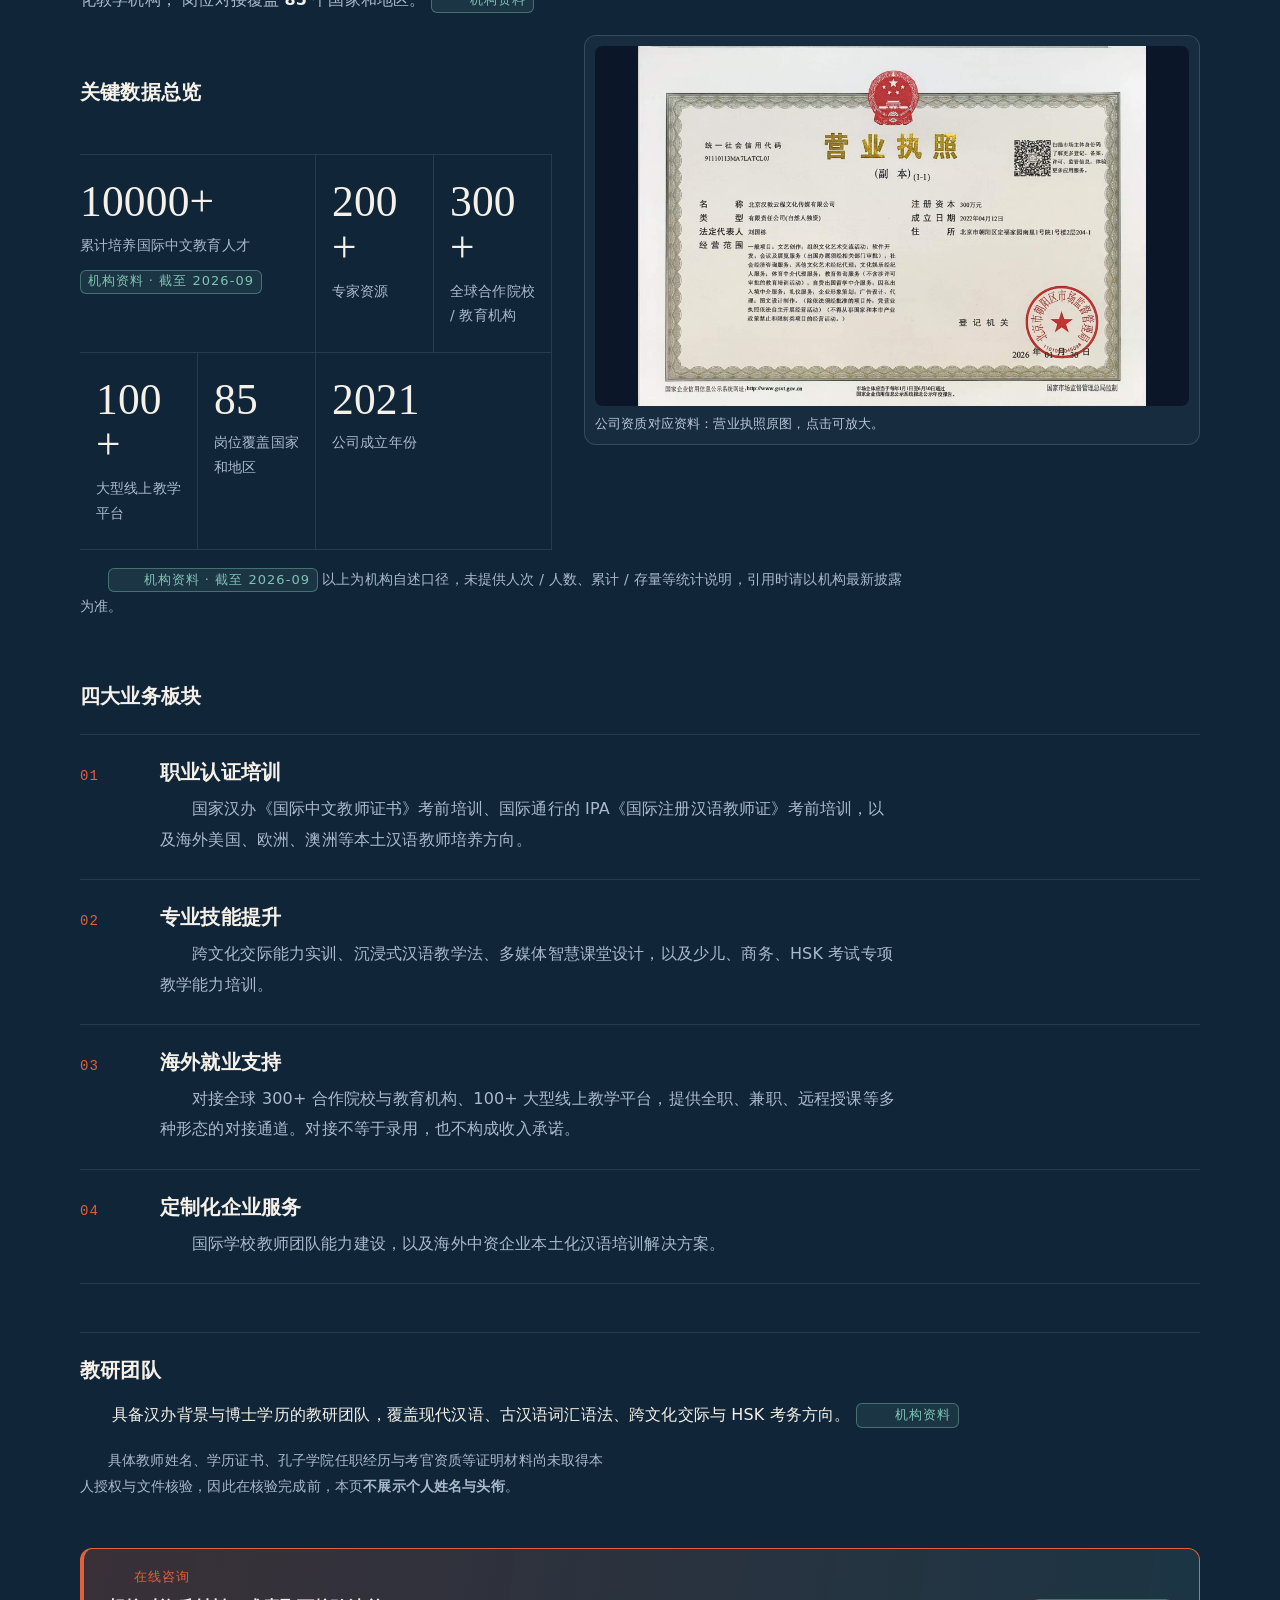
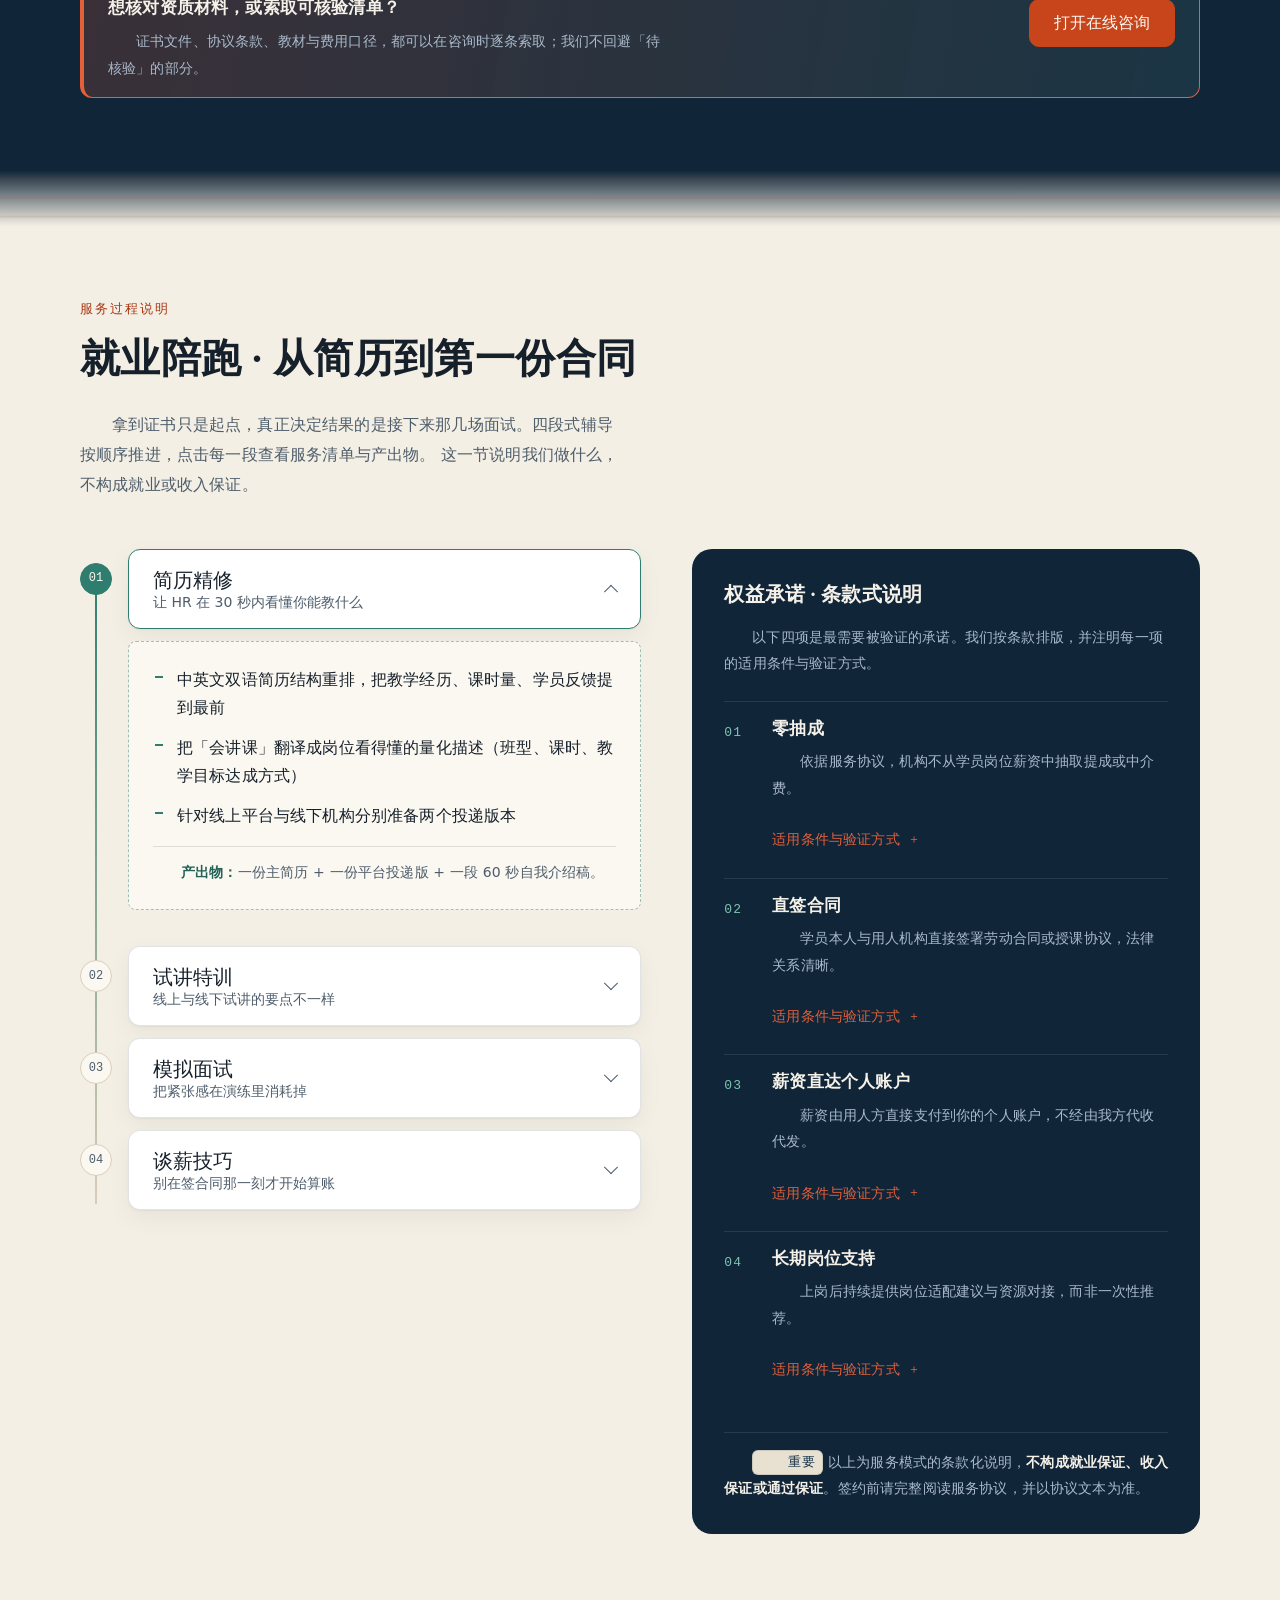
==== commit 92597eda: "Set two-line hero title and Chinese paragraph spacing" ====
--- a/index.html
+++ b/index.html
@@ -57,7 +57,7 @@
     <div class="container hero__inner">
       <div class="hero__copy">
         <p class="eyebrow">国际中文教师 · 认证培训与岗位对接</p>
-        <h1 class="hero__title" id="heroTitle">看清海外就业环境，<br>做优秀国际中文教师</h1>
+        <h1 class="hero__title" id="heroTitle"><span>看清海外就业环境，</span><span>做优秀国际中文教师</span></h1>
         <p class="hero__sub">
           见多了月入过万的程序员猝死新闻，才知道一份稳定、可持续的工作有多珍贵。<br>
           如果这份国际中文教师工作<strong>同样有清晰的收入路径，而且还能走向海外与远程授课</strong>呢？
--- a/styles.css
+++ b/styles.css
@@ -2162,3 +2162,7 @@
 .visual-rail--text .visual-card{min-height:92px;display:flex;align-items:center}
 @media (max-width:900px){.evidence-gallery{grid-template-columns:repeat(2,minmax(0,1fr))}.case-media{grid-template-columns:1fr}}
 @media (max-width:700px){.topic-proof,.topic-video{float:none;width:100%;margin:18px 0}.topic-proof img{height:260px}}
+.hero__title span{display:block;white-space:nowrap}
+.hero__title{font-size:clamp(3rem,4.2vw,4.3rem);line-height:1.16;letter-spacing:-.025em}
+main p:not(.eyebrow):not(.case-media__label):not(.topic-video__label):not(.viz-caption){text-indent:2em;line-height:1.9}
+.hero__sub{text-indent:2em;line-height:1.9}
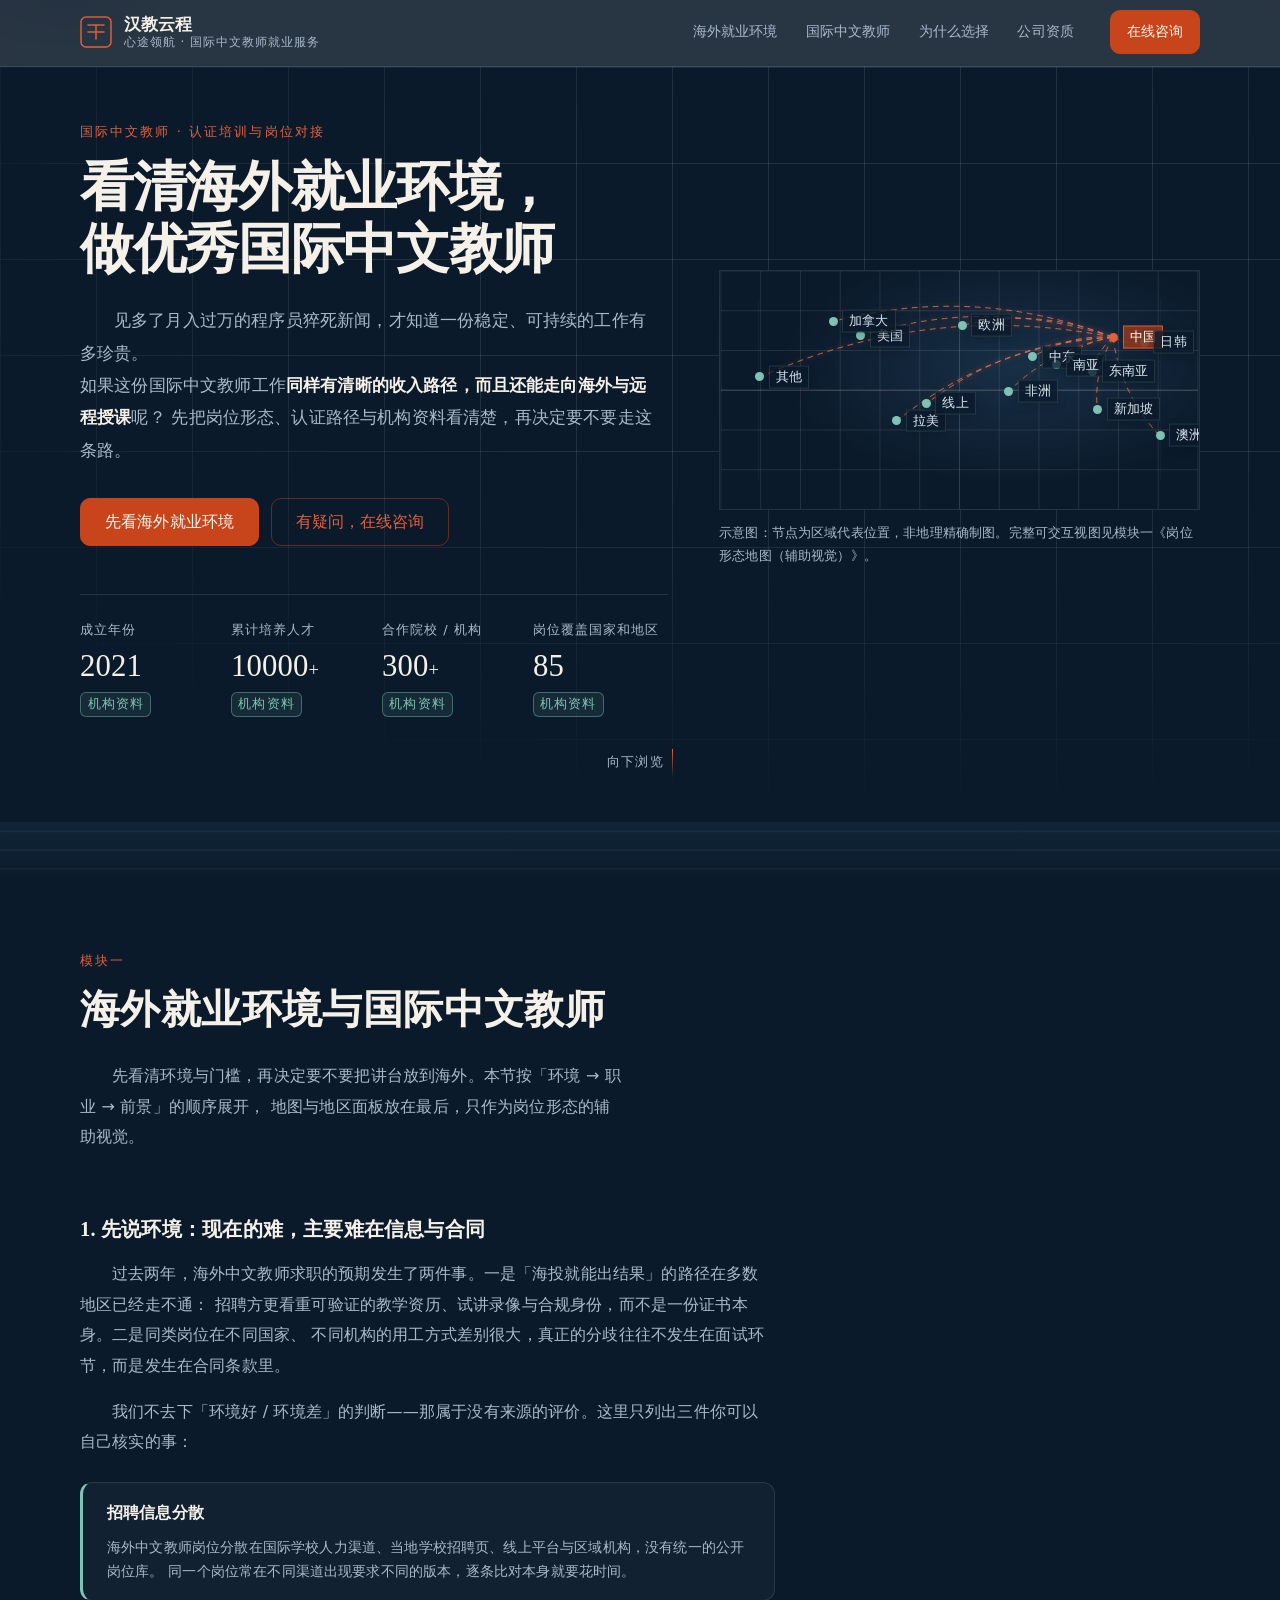
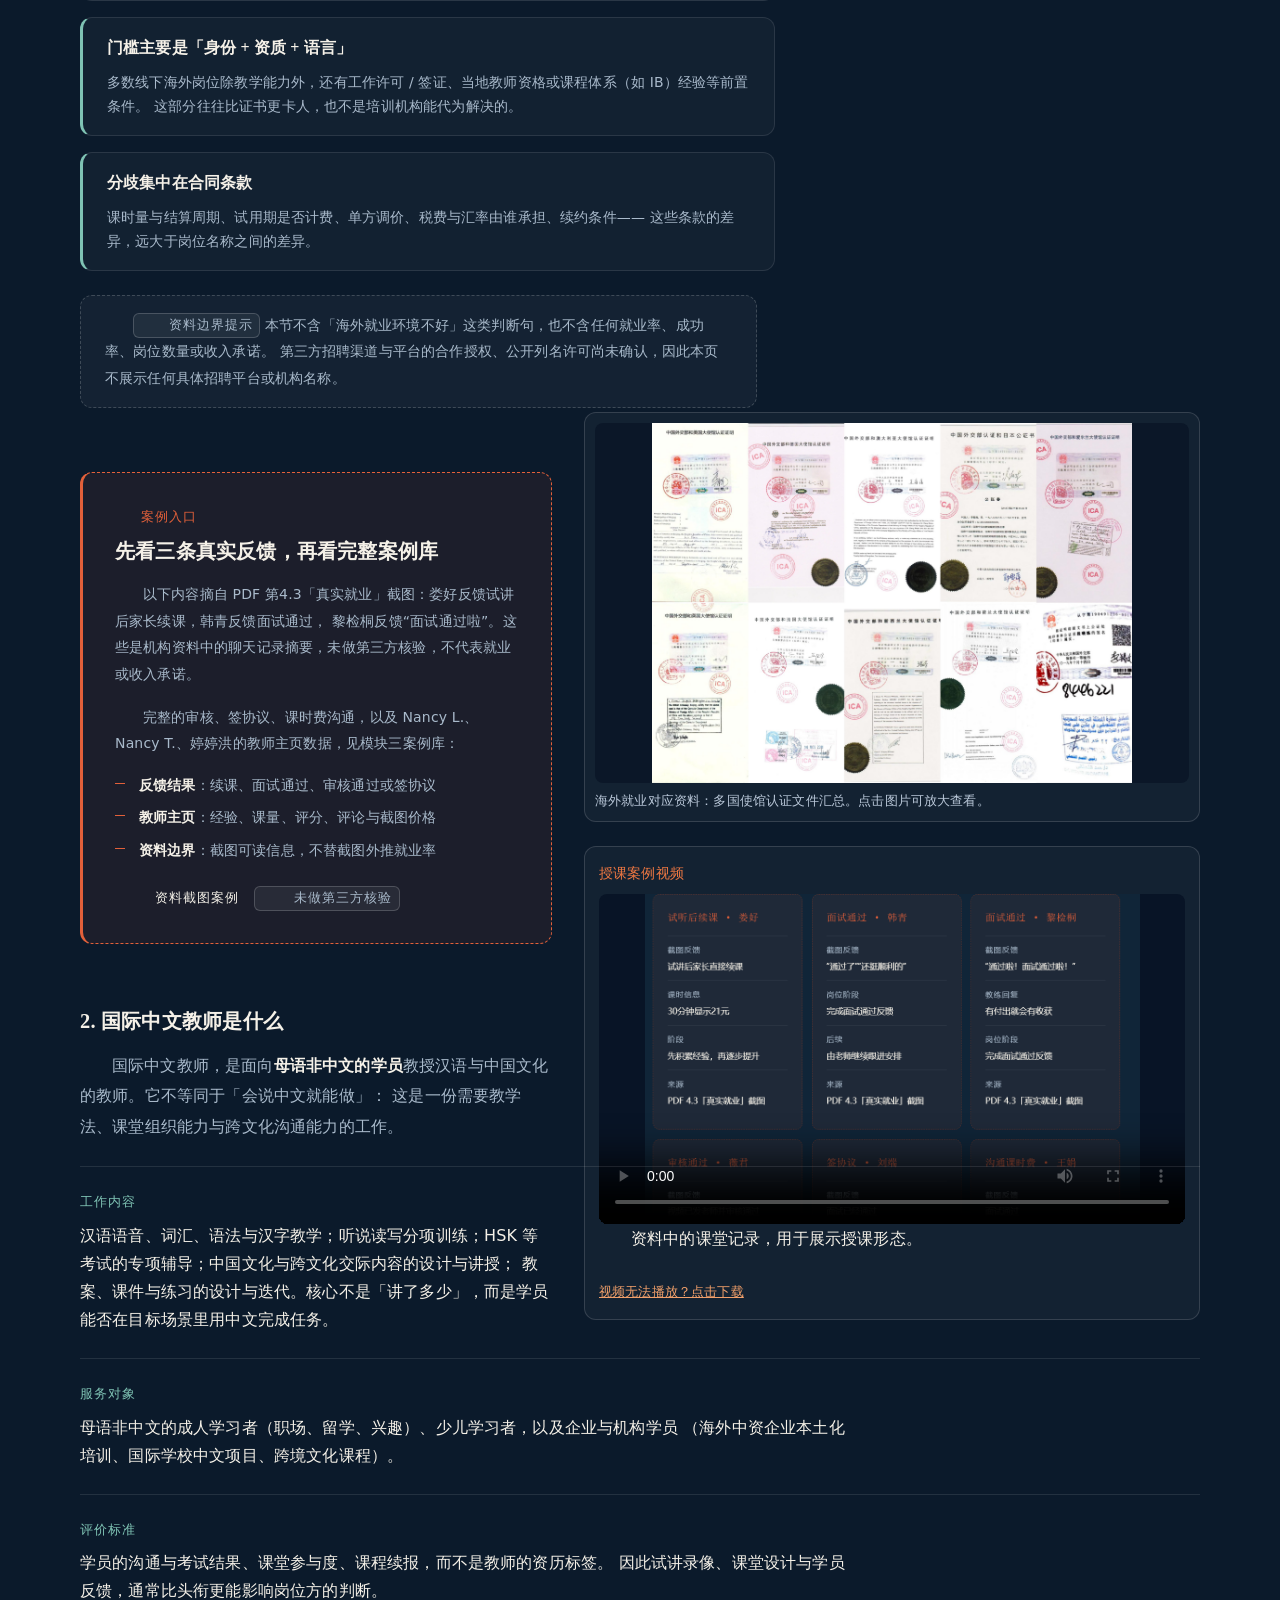
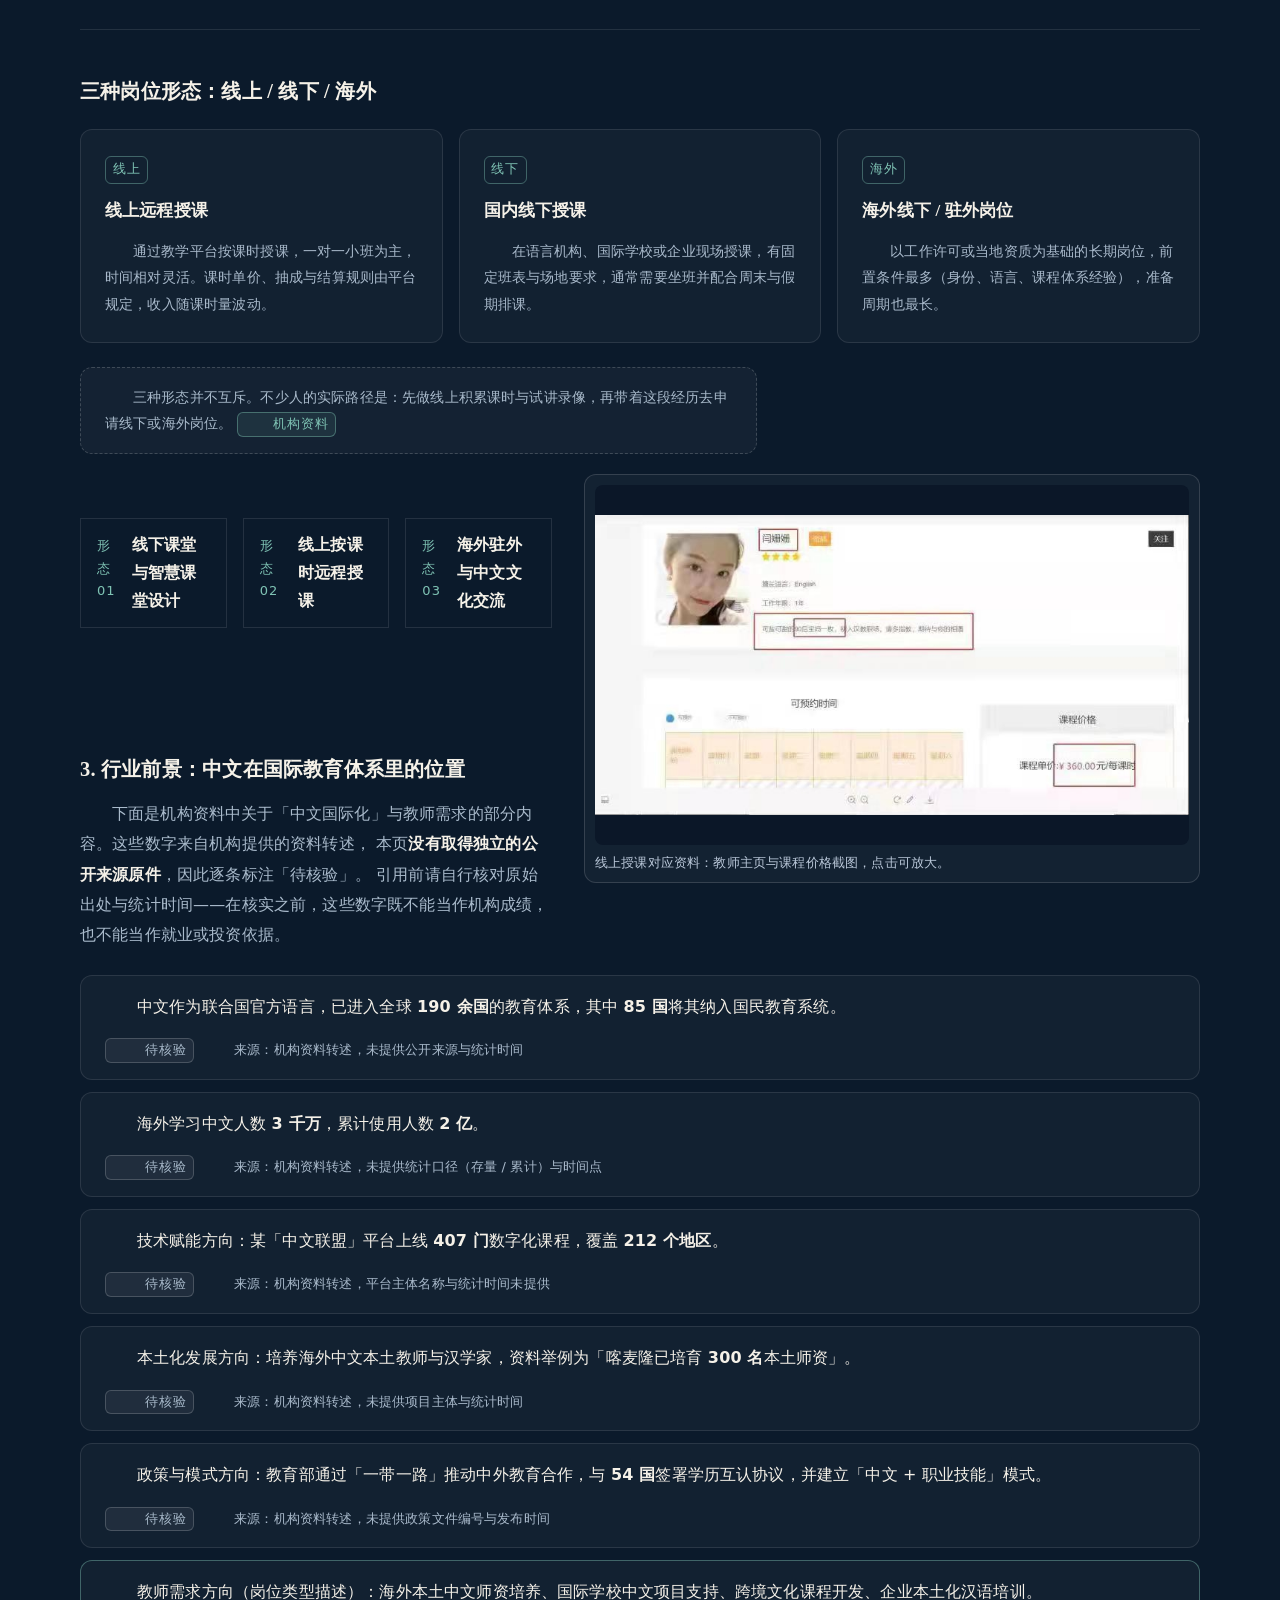
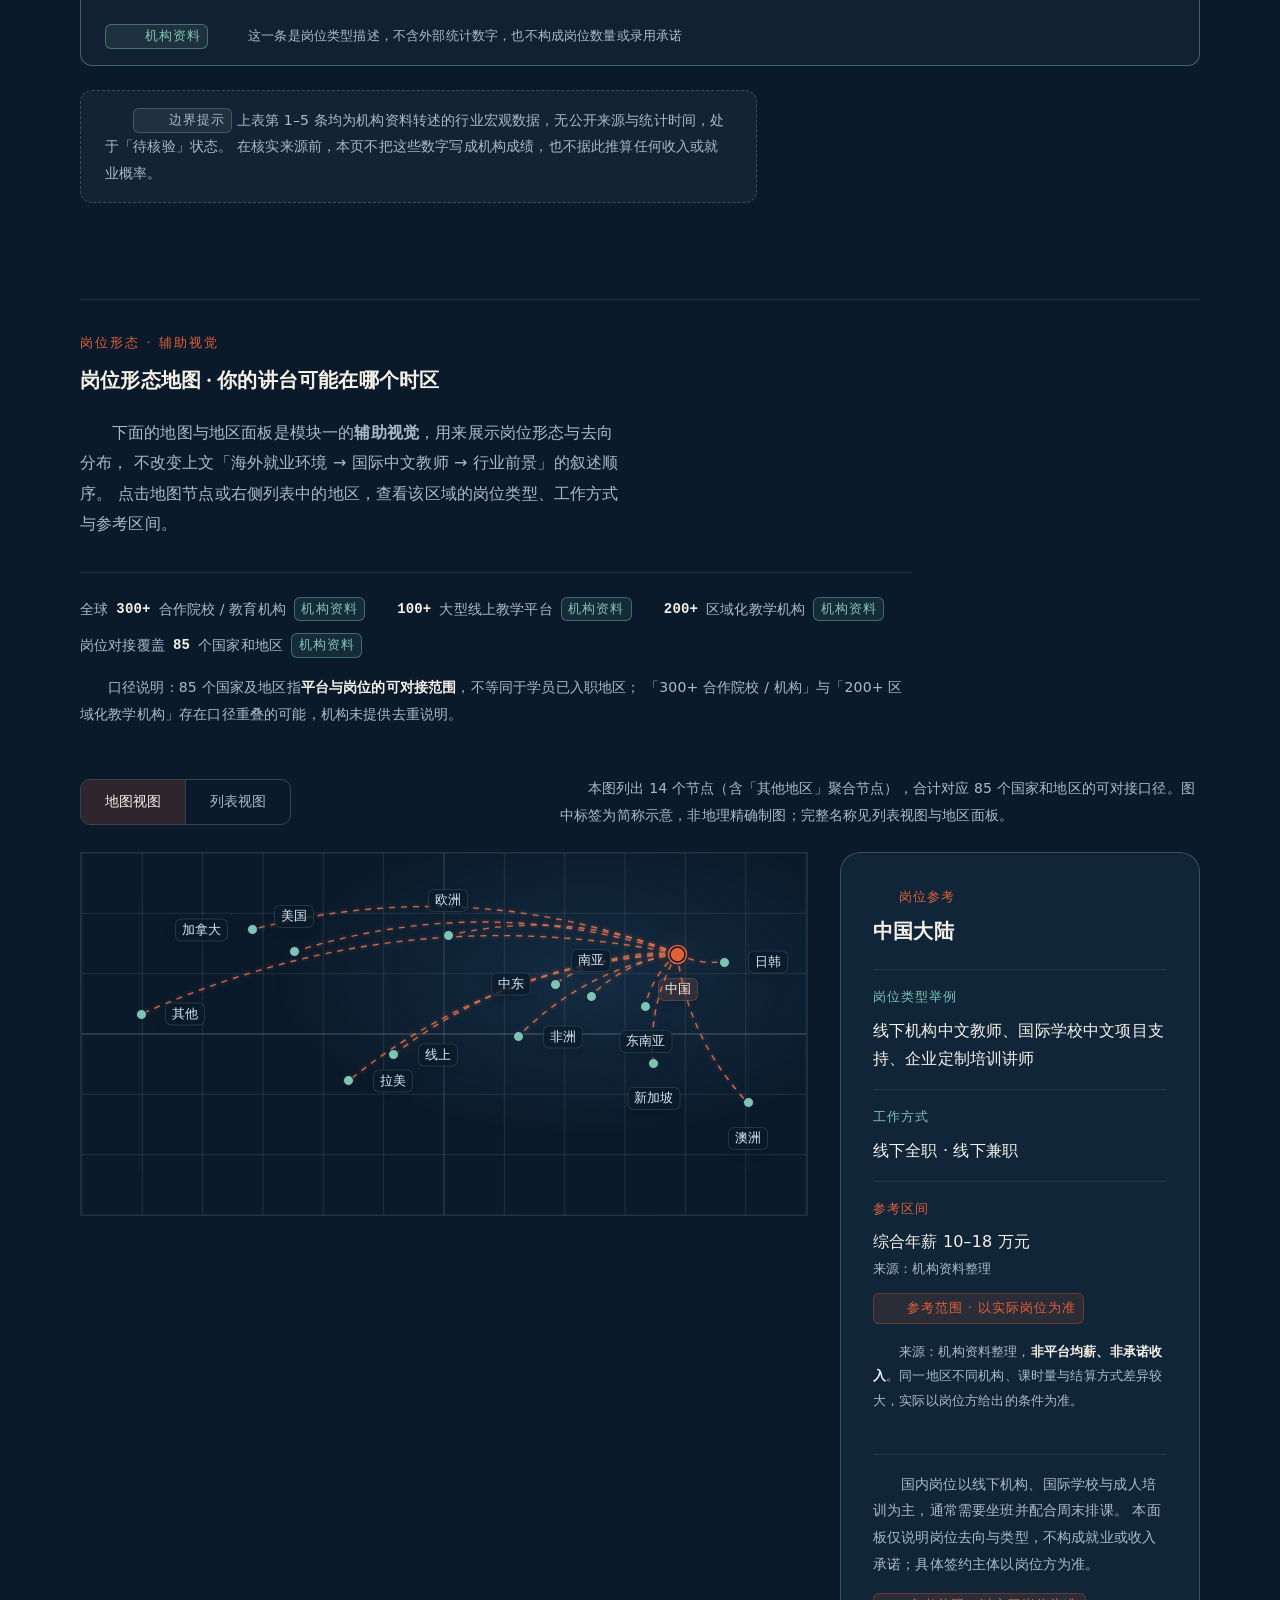
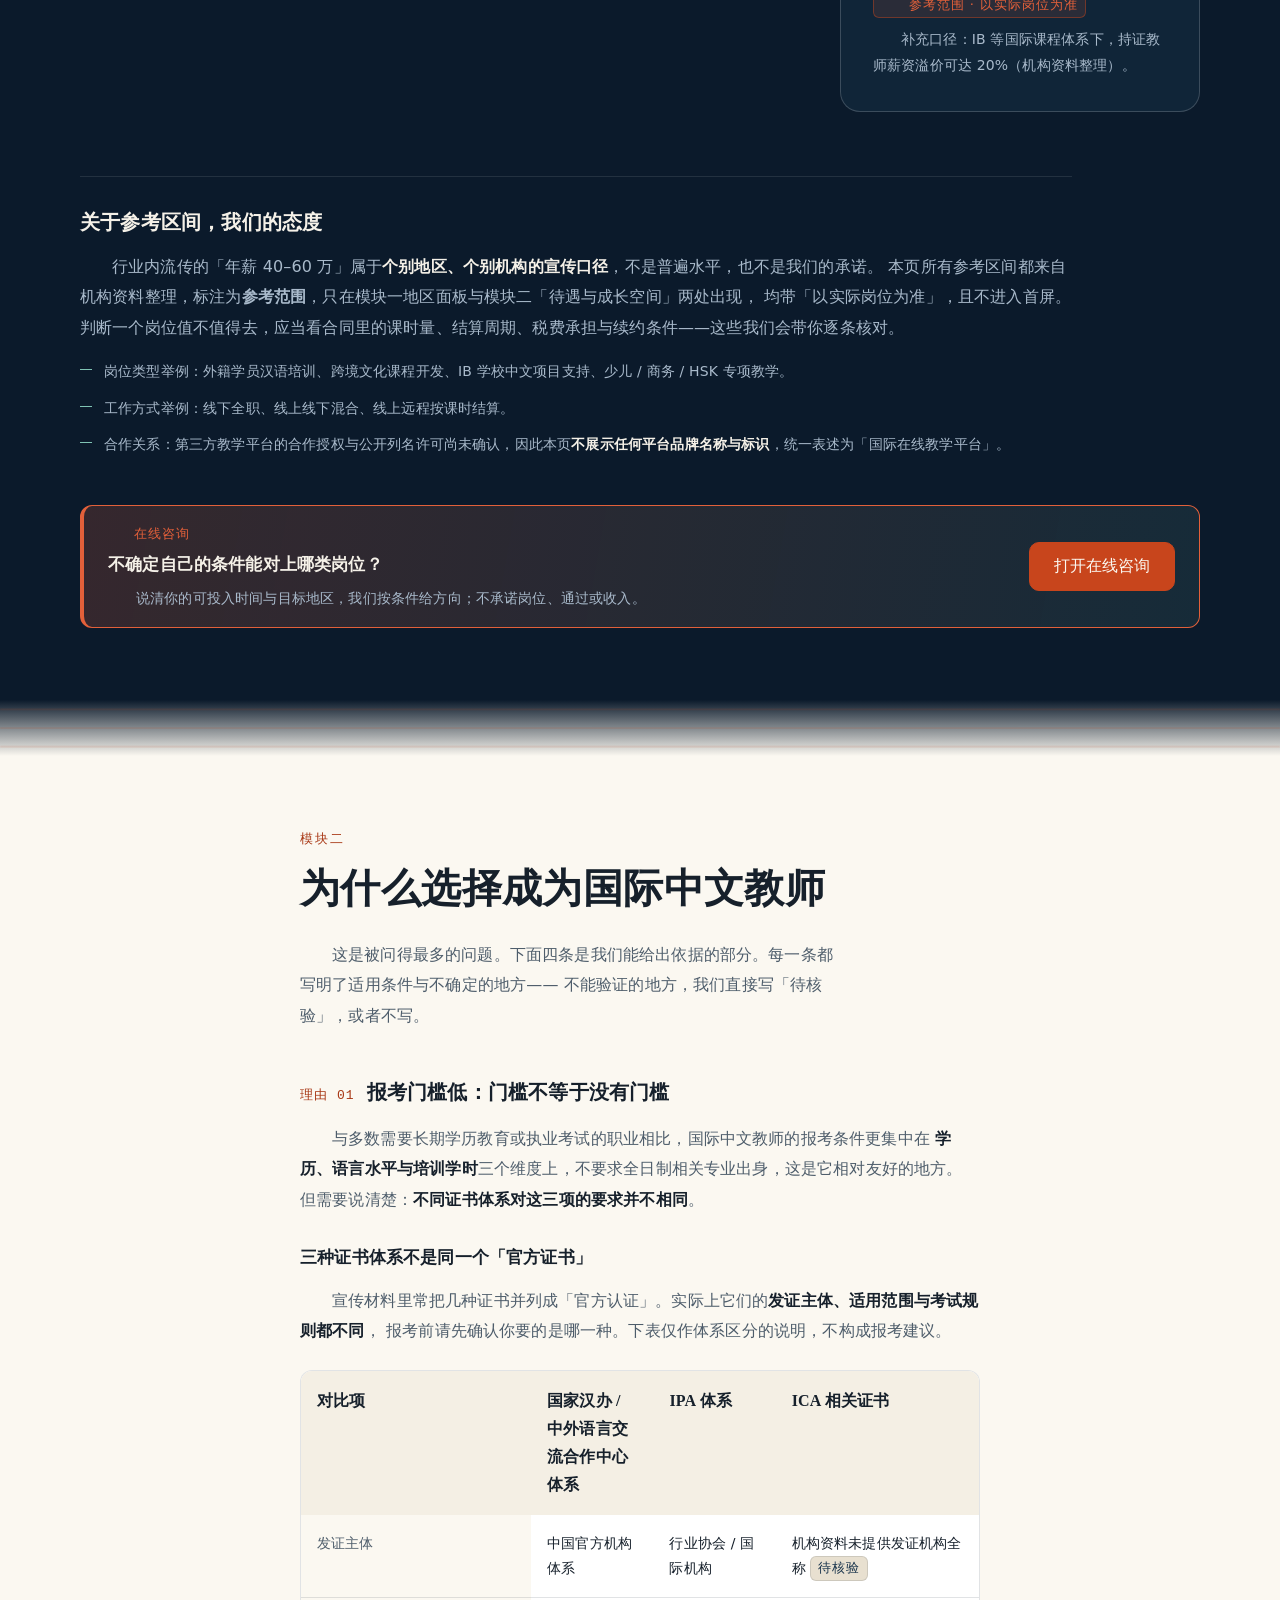
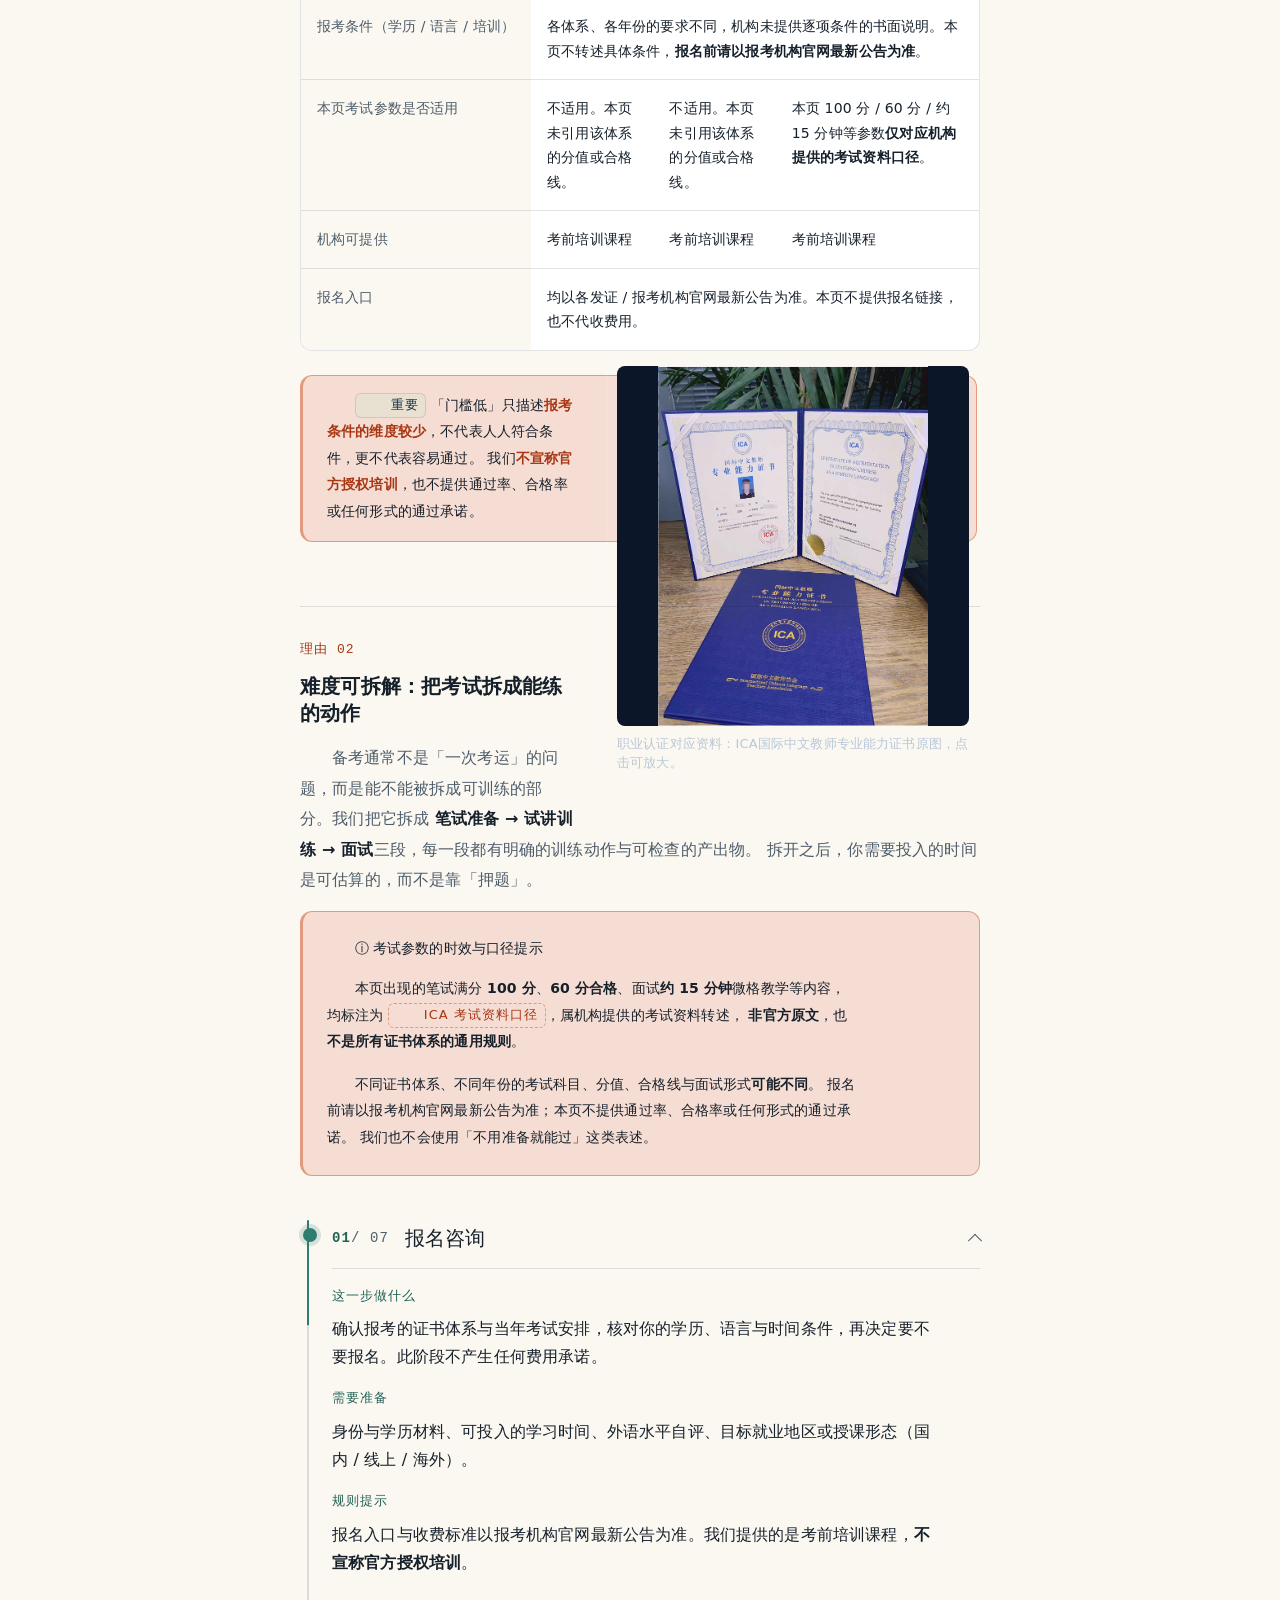
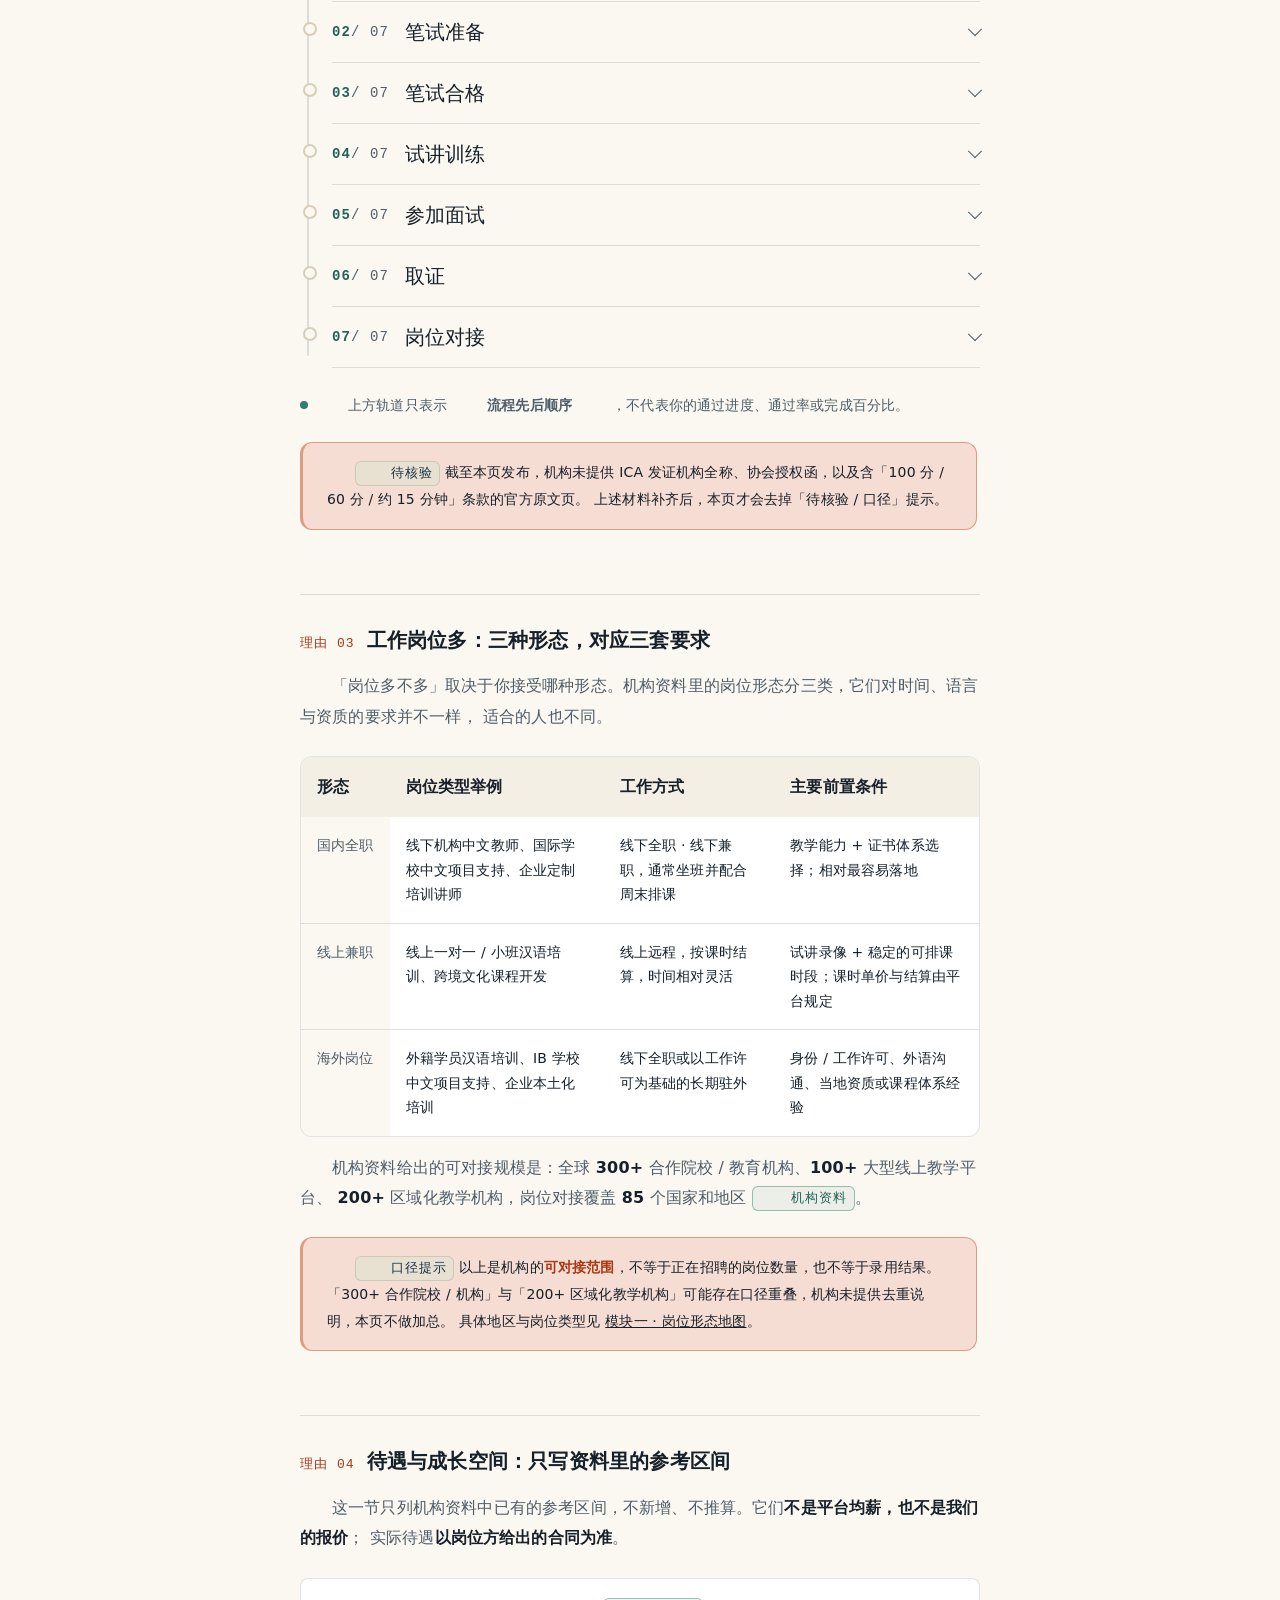
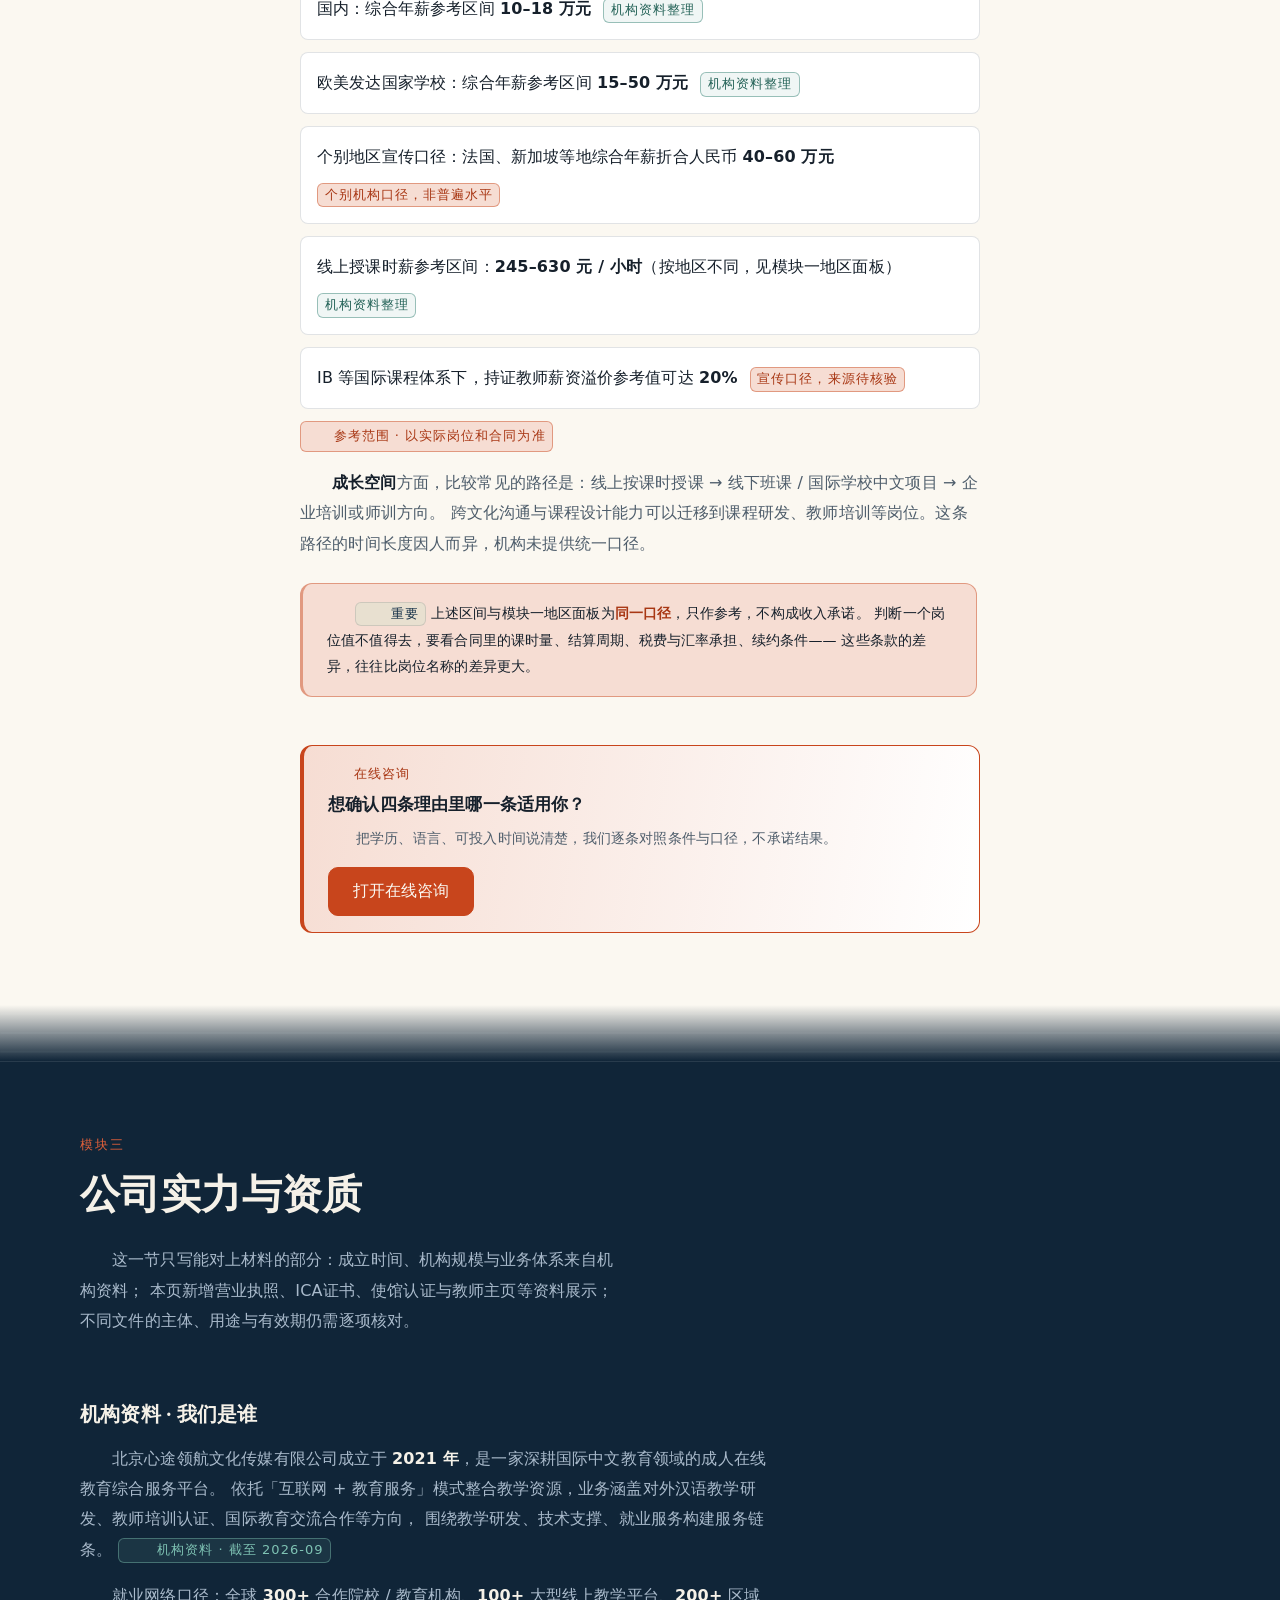
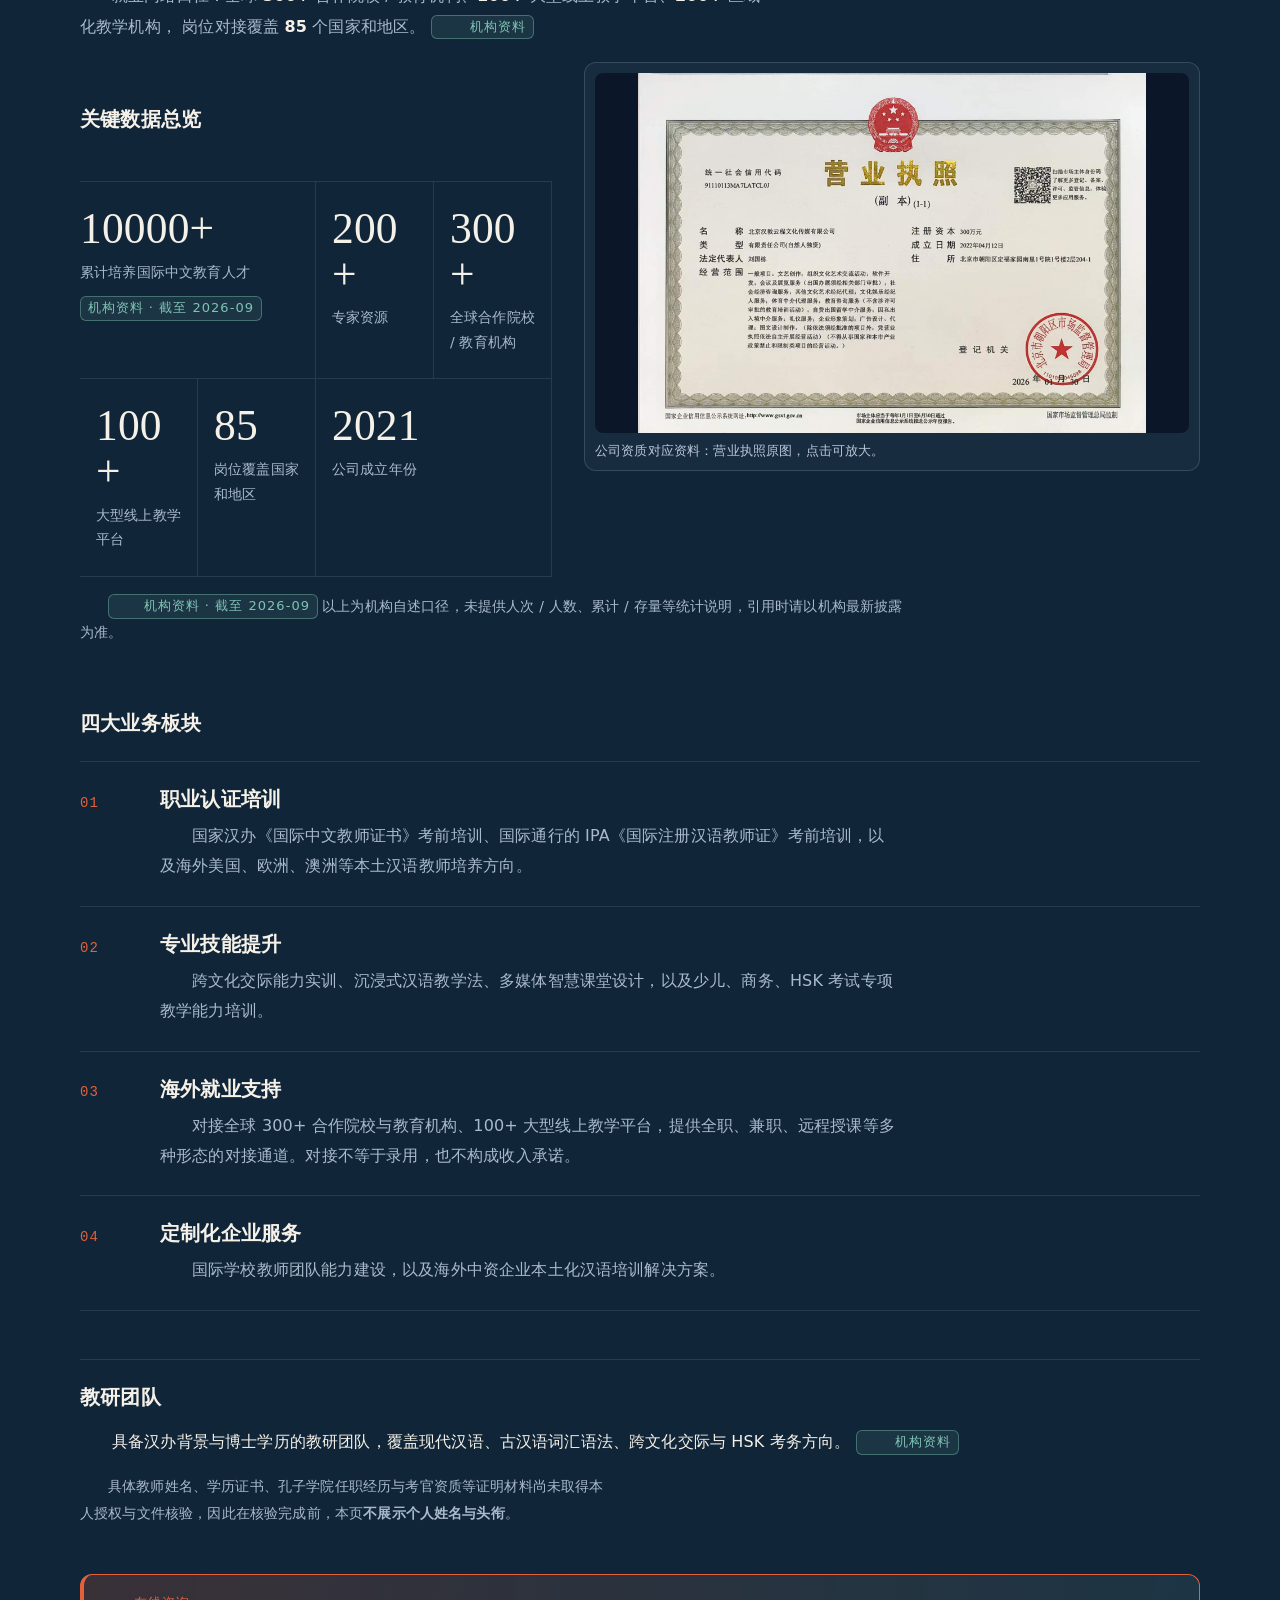
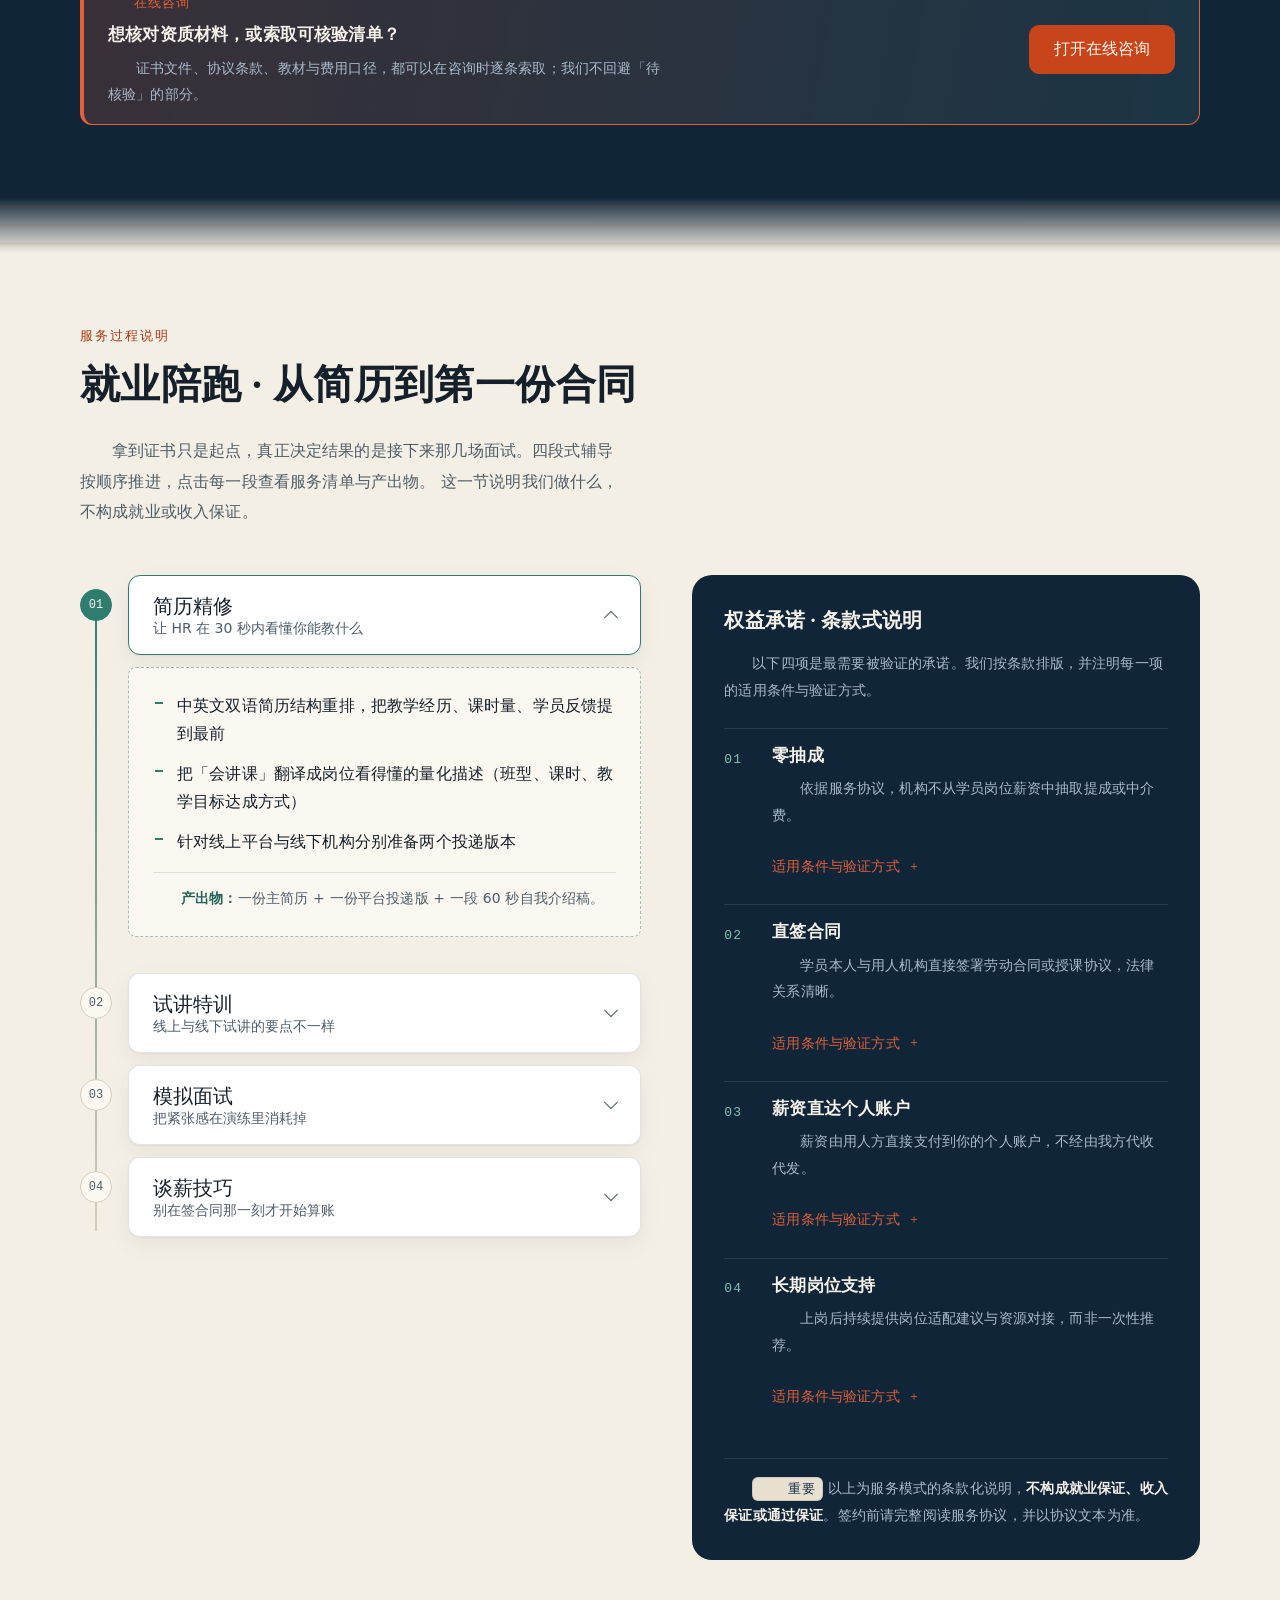
==== commit 35efe000: "Contain floated media and add video download fallback" ====
--- a/index.html
+++ b/index.html
@@ -159,7 +159,7 @@
       </div>
 
       <div class="topic-proof"><figure><a href="assets/资料/使馆认证.jpg" target="_blank" rel="noopener"><img src="assets/资料/使馆认证.jpg" alt="多国使馆认证文件，点击放大" loading="lazy"></a><figcaption>海外就业对应资料：多国使馆认证文件汇总。点击图片可放大查看。</figcaption></figure></div>
-      <div class="topic-video"><p class="topic-video__label">授课案例视频</p><video controls playsinline preload="metadata"><source src="assets/资料/授课案例.mp4" type="video/mp4">当前浏览器不支持视频播放，请下载后观看。</video><p>资料中的课堂记录，用于展示授课形态。若浏览器拦截播放，可 <a href="assets/资料/授课案例.mp4" download>下载视频</a> 后播放。</p></div>
+      <div class="topic-video"><p class="topic-video__label">授课案例视频</p><video controls playsinline preload="metadata" poster="assets/资料/就业反馈.png"><source src="assets/资料/授课案例.mp4" type="video/mp4">当前浏览器不支持视频播放，请下载后观看。</video><p>资料中的课堂记录，用于展示授课形态。</p><a class="video-download" href="assets/资料/授课案例.mp4" download>视频无法播放？点击下载</a></div>
 
       <!-- 1.2 资料截图案例入口 -->
       <div class="case-entry" id="caseEntry" role="note" aria-labelledby="caseEntryTitle">
--- a/styles.css
+++ b/styles.css
@@ -2147,6 +2147,7 @@
 .topic-video{float:right;clear:right;width:min(55%,620px);margin:0 0 24px 32px;padding:14px;border:1px solid rgba(255,255,255,.14);border-radius:12px;background:rgba(255,255,255,.035)}
 .topic-video video{display:block;width:100%;max-height:330px;background:#081426;border-radius:8px}
 .topic-video__label{color:#f07842;margin:0 0 9px;font-size:14px}.topic-video p:last-child{font-size:13px;color:#b9c7d8;margin:9px 0 0}
+.video-download{display:inline-block;margin-top:10px;color:#f2a06a;font-size:13px;text-decoration:underline}
 .topic-proof figcaption{font-size:13px;line-height:1.5;color:#b9c7d8;margin-top:8px}
 .evidence-gallery{display:none}
 .evidence-gallery figure{margin:0;background:rgba(255,255,255,.04);border:1px solid rgba(255,255,255,.14);padding:10px;border-radius:14px}
@@ -2166,3 +2167,5 @@
 .hero__title{font-size:clamp(3rem,4.2vw,4.3rem);line-height:1.16;letter-spacing:-.025em}
 main p:not(.eyebrow):not(.case-media__label):not(.topic-video__label):not(.viz-caption){text-indent:2em;line-height:1.9}
 .hero__sub{text-indent:2em;line-height:1.9}
+.case-entry{display:flow-root;overflow:visible}
+.case-entry .topic-proof,.case-entry .topic-video{position:relative;z-index:1}
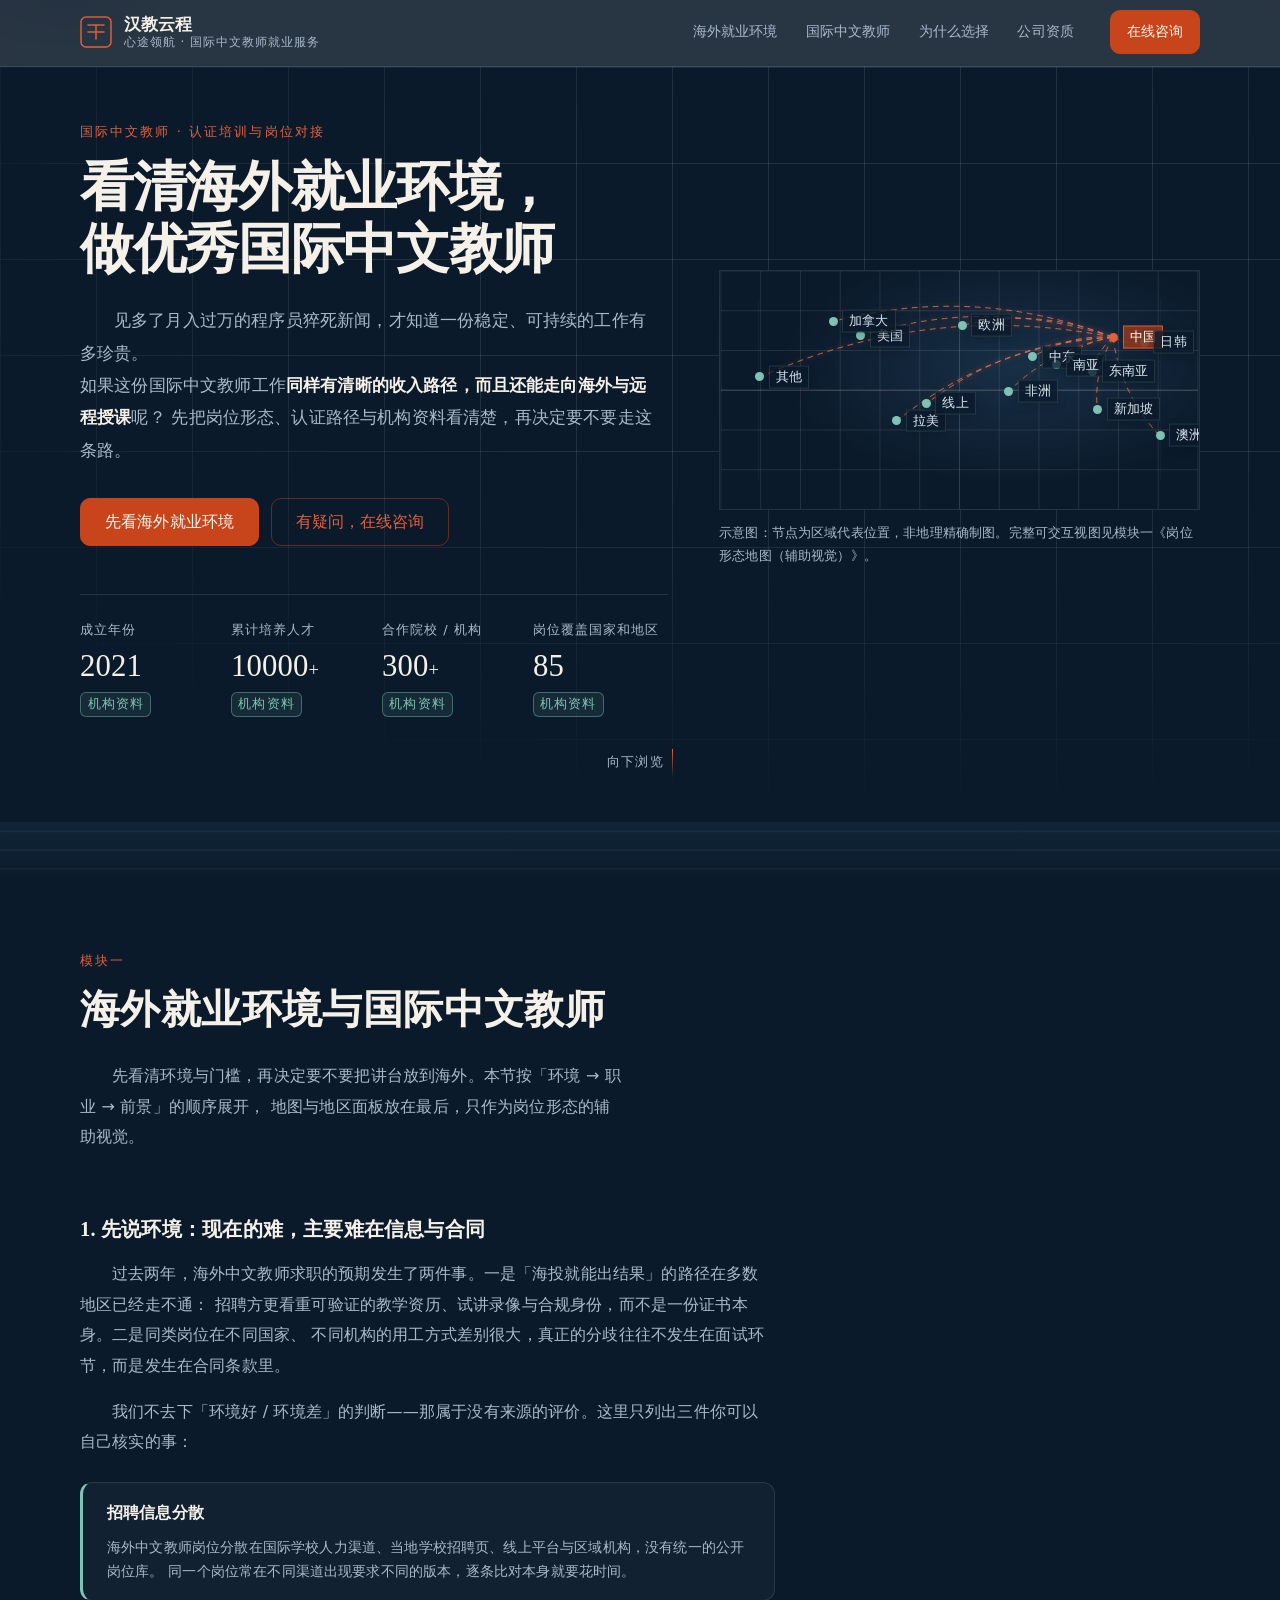
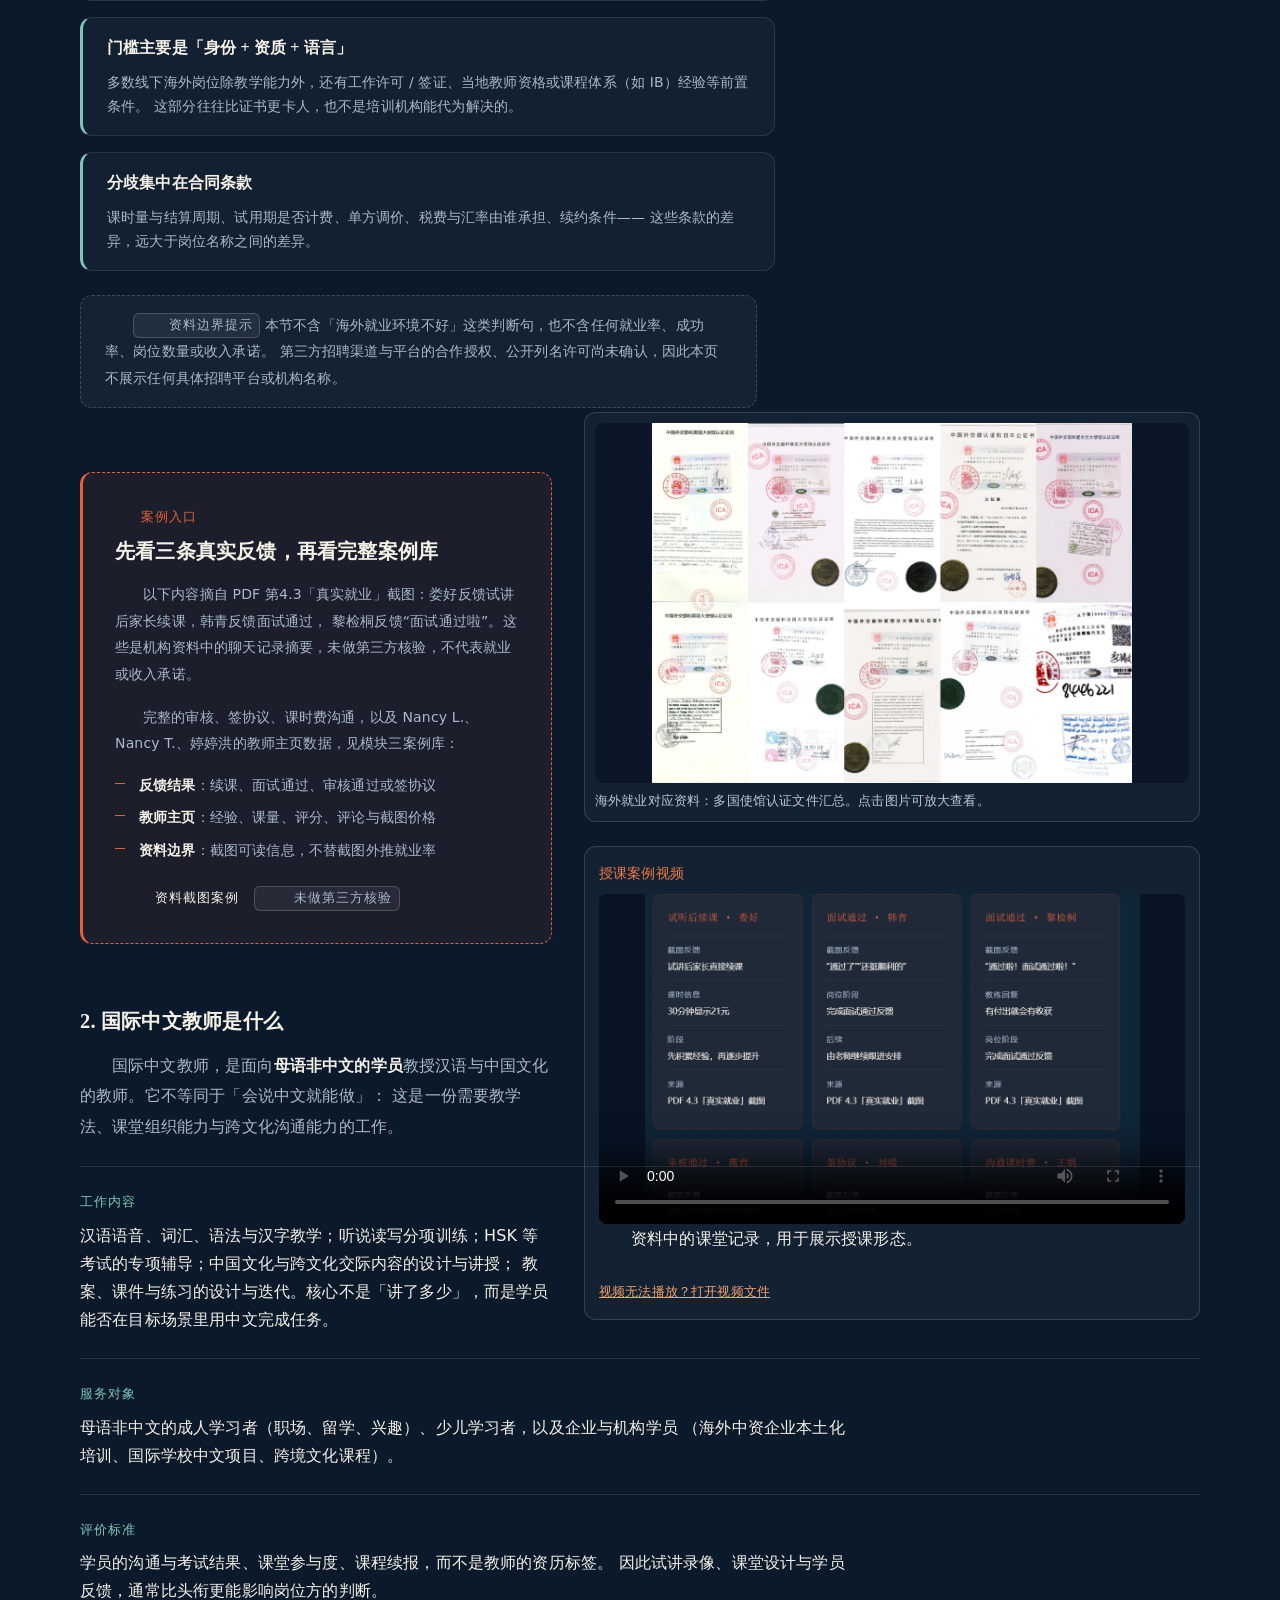
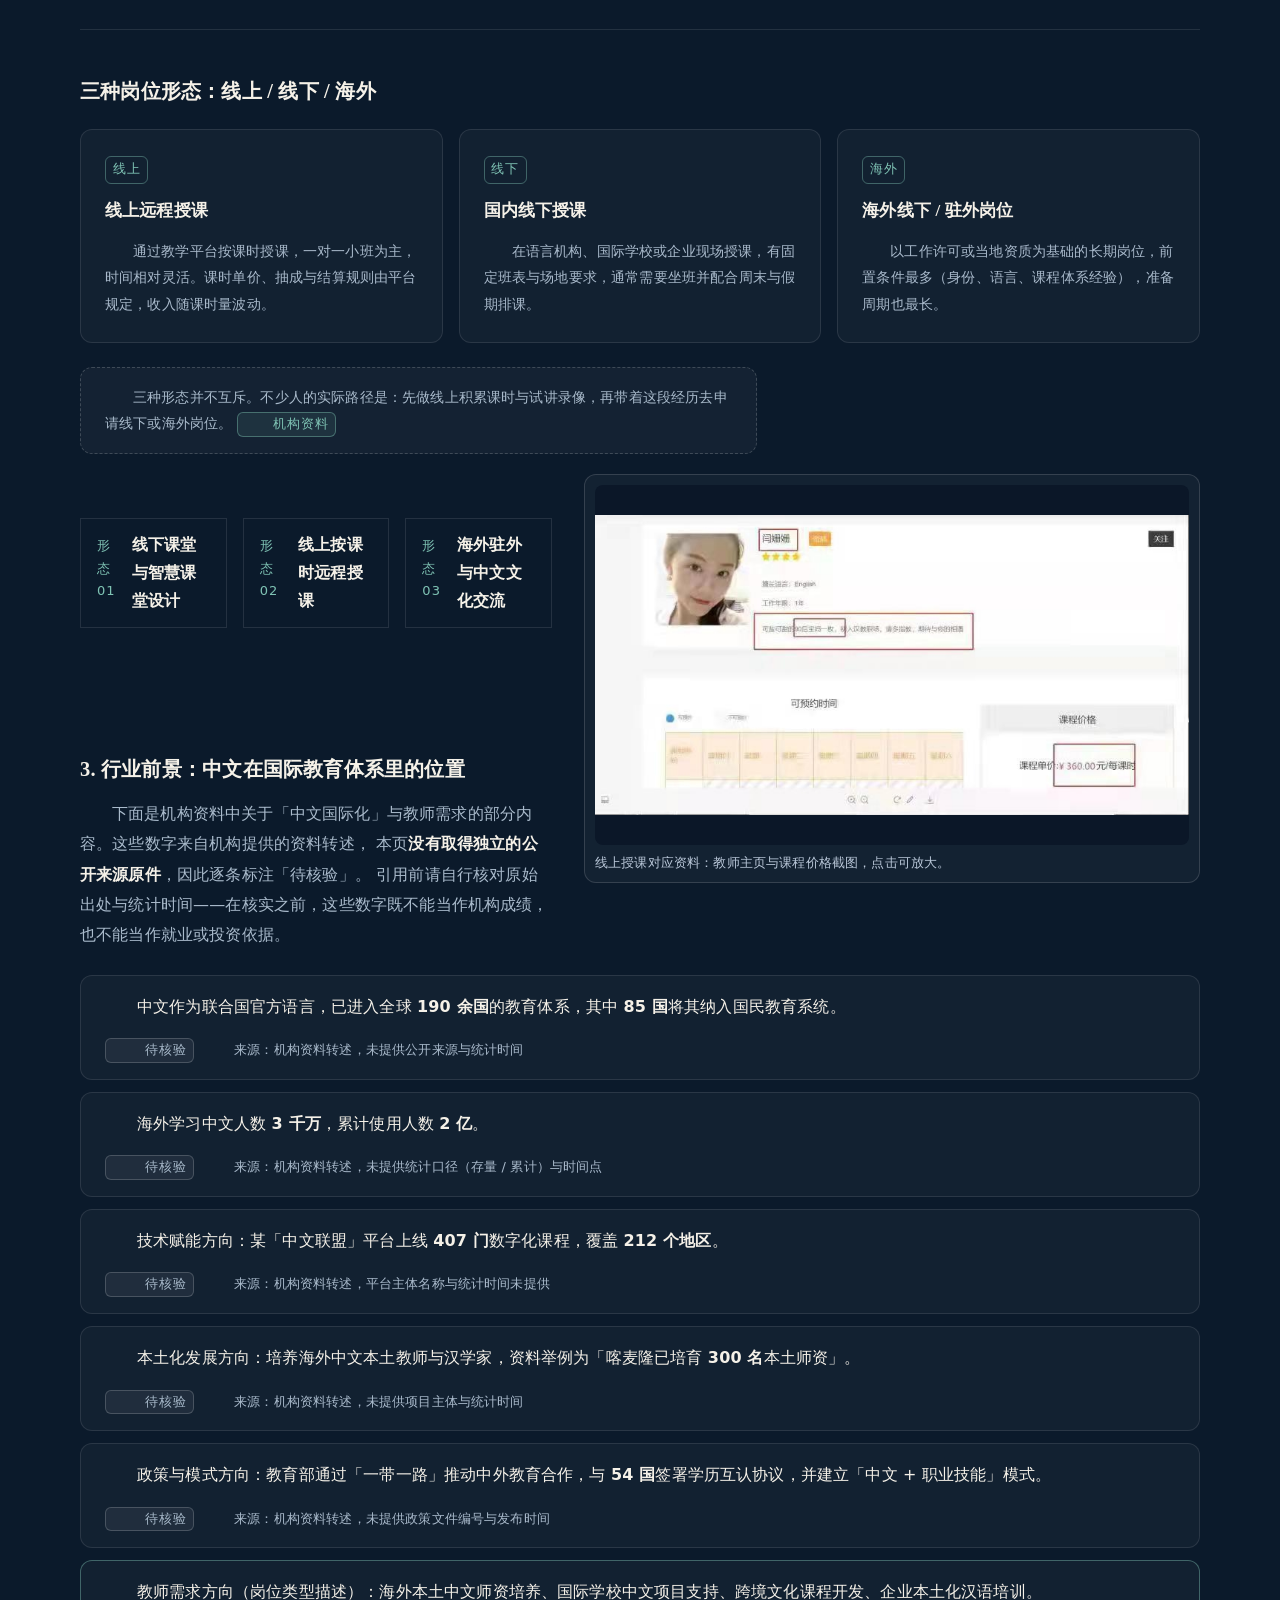
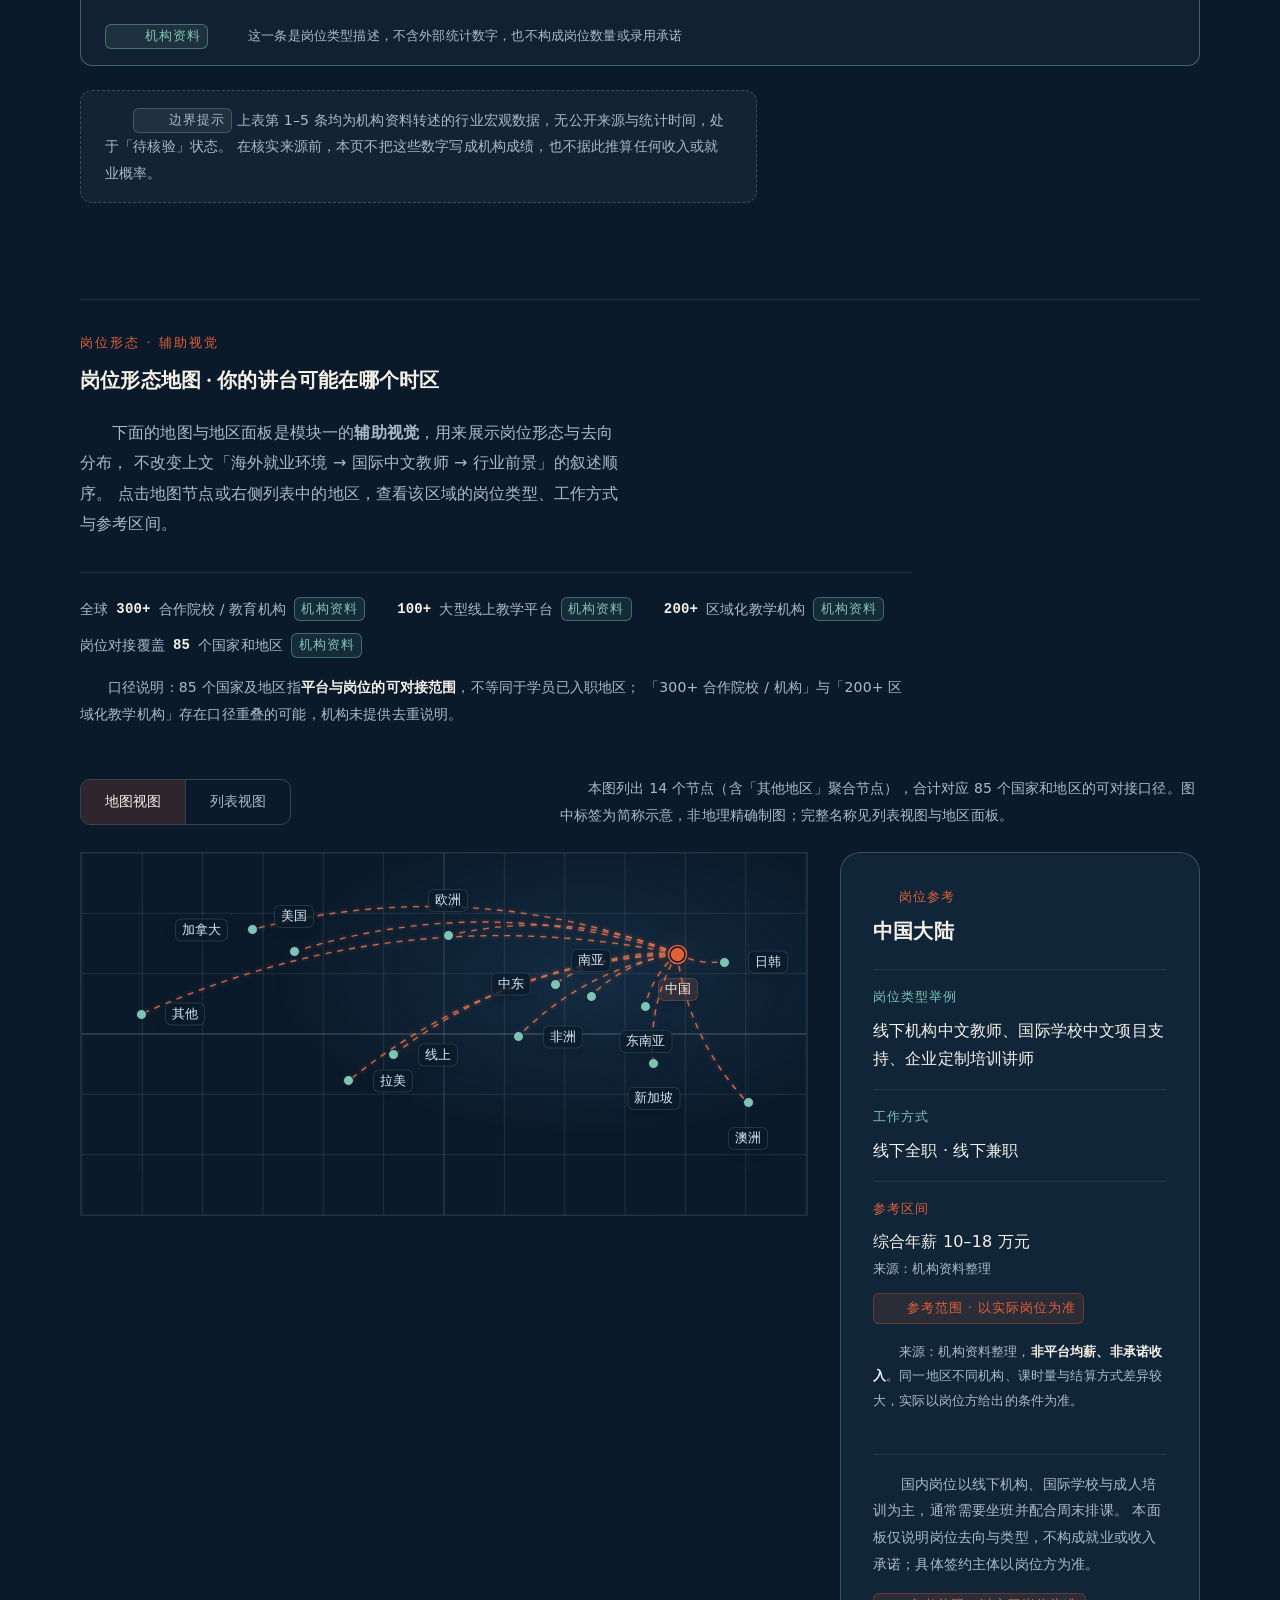
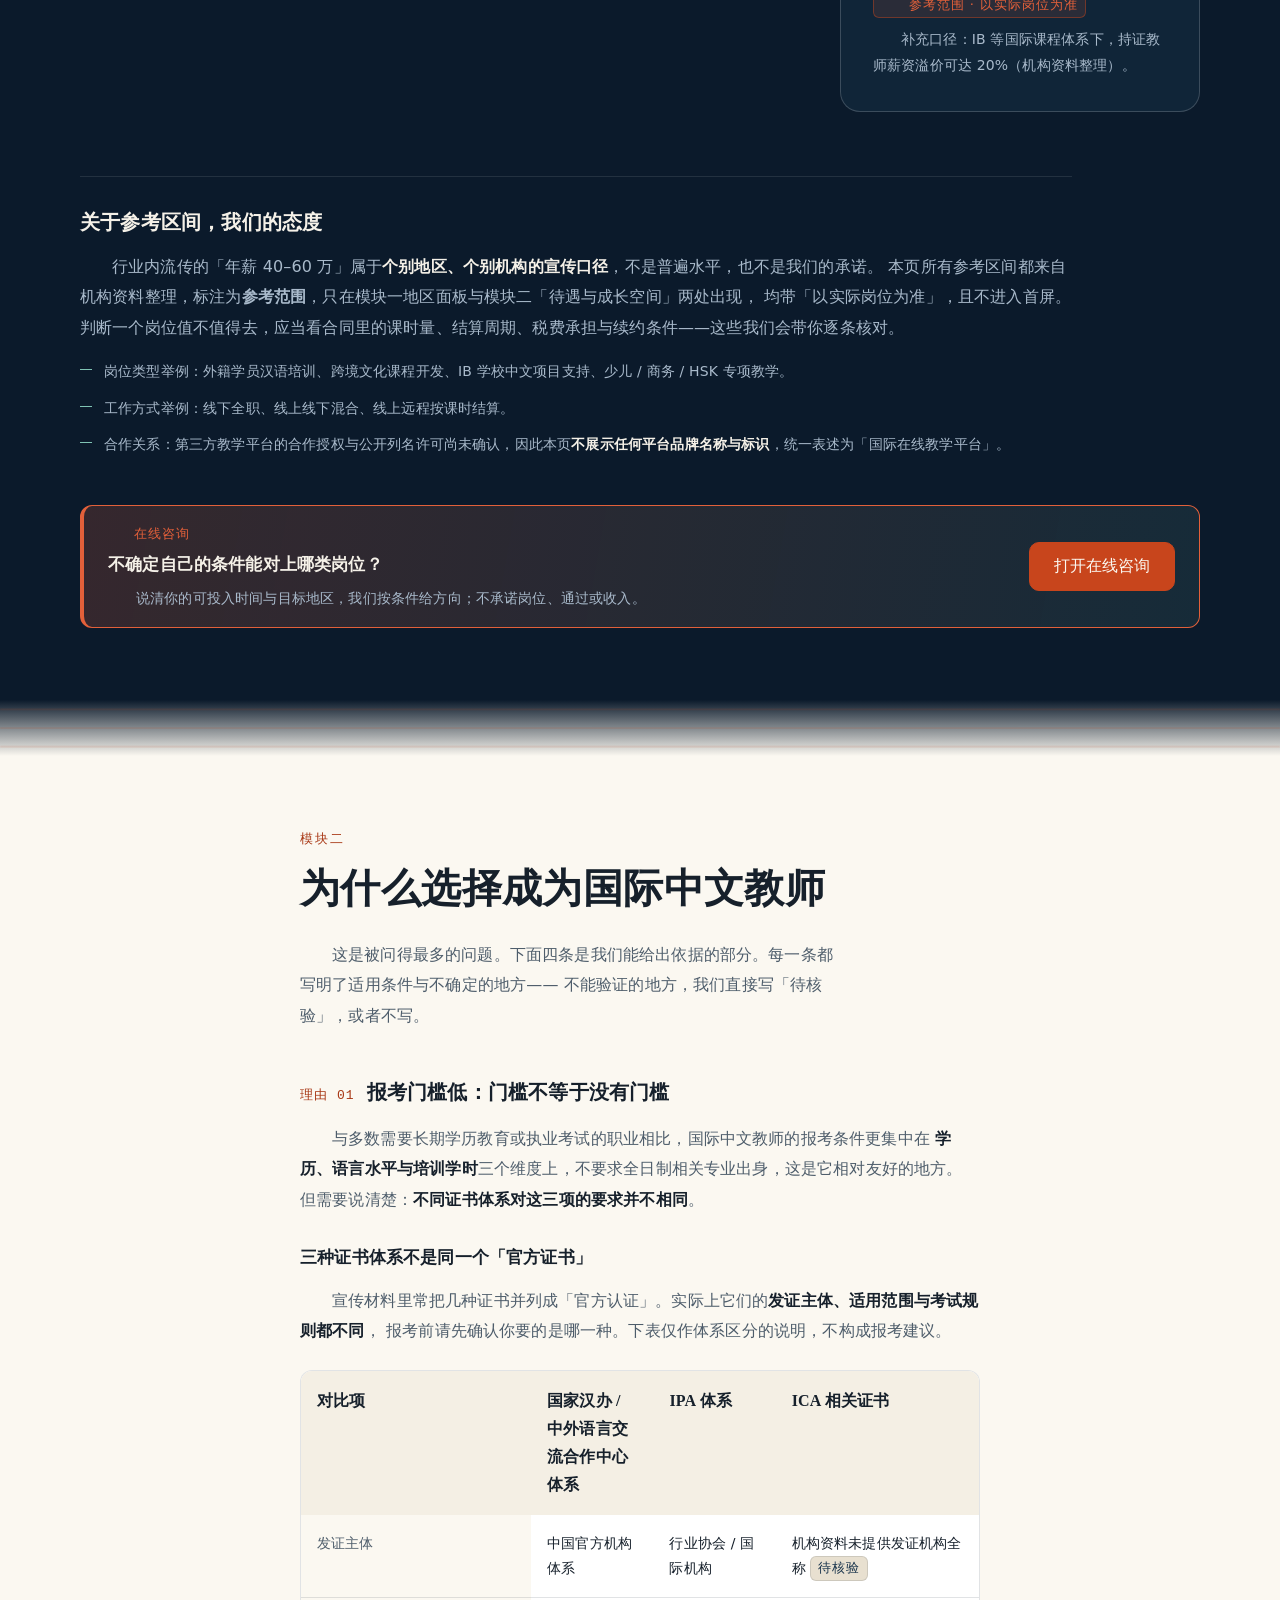
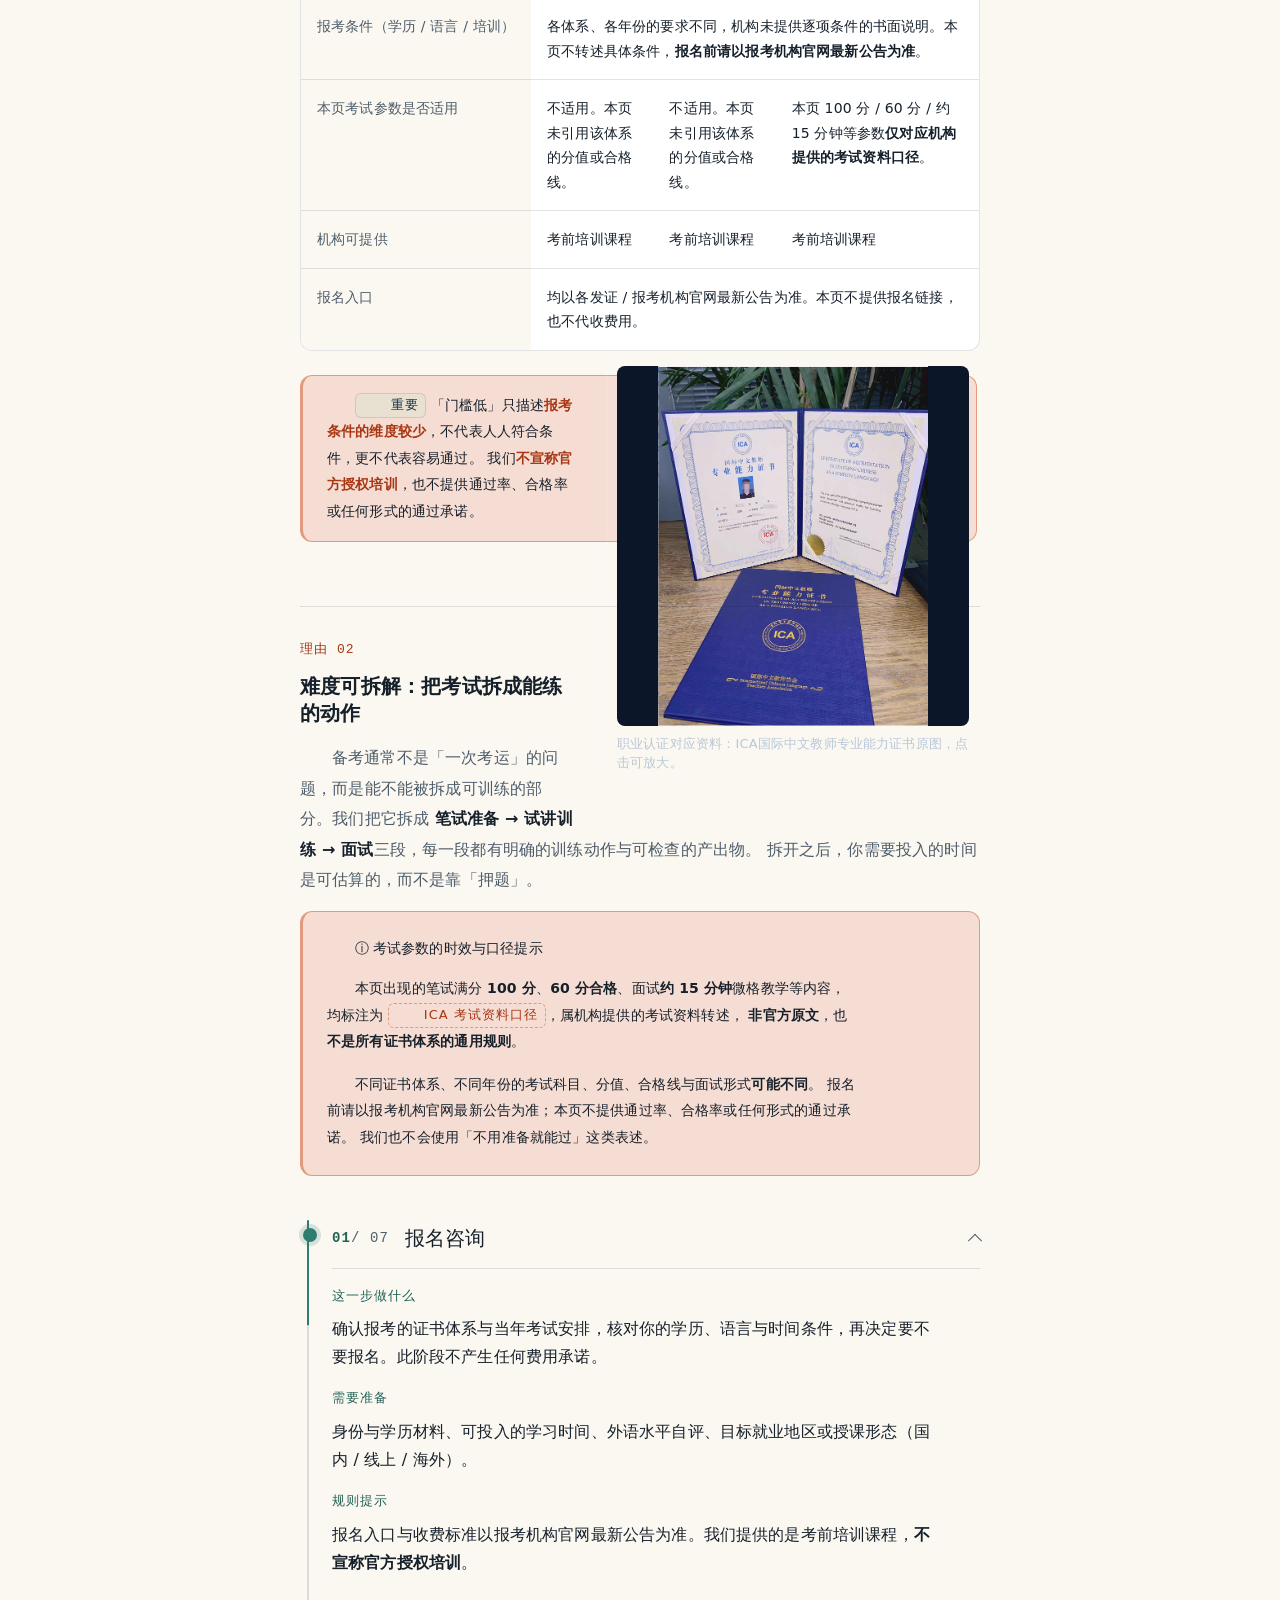
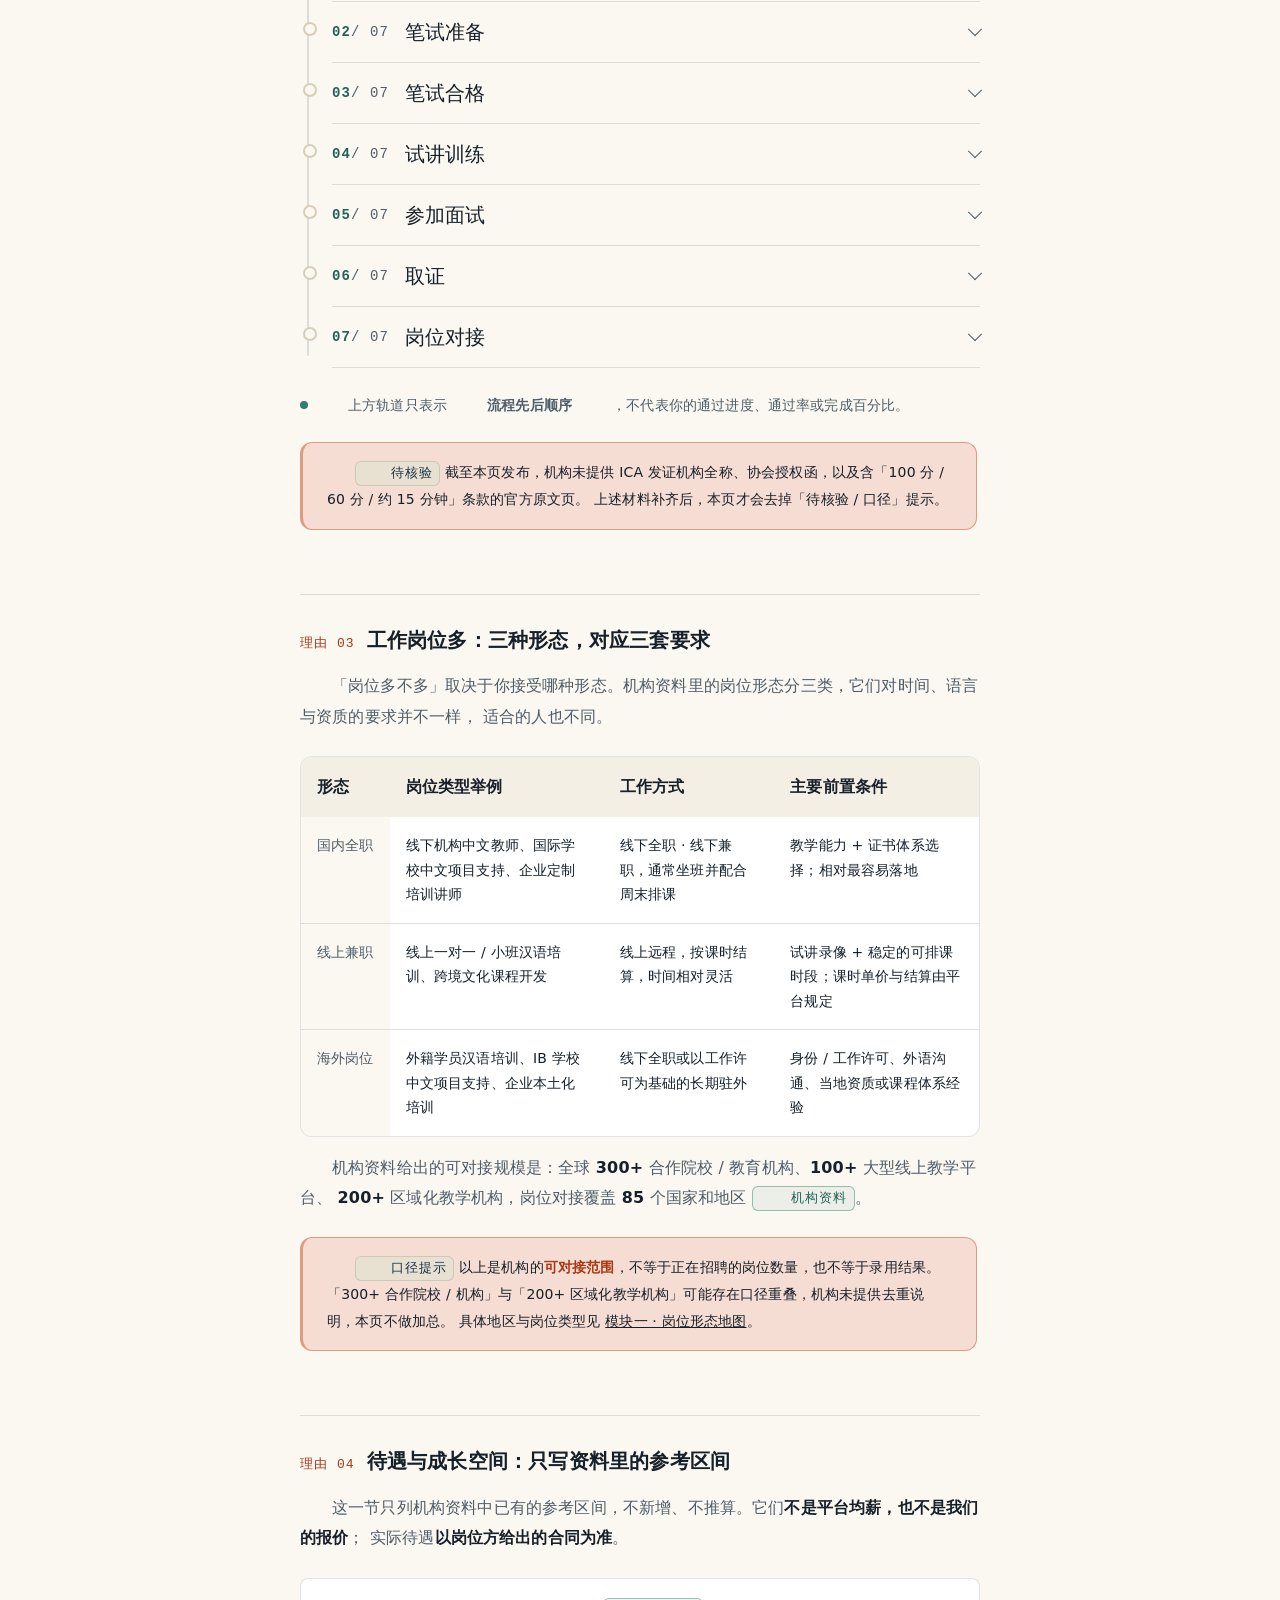
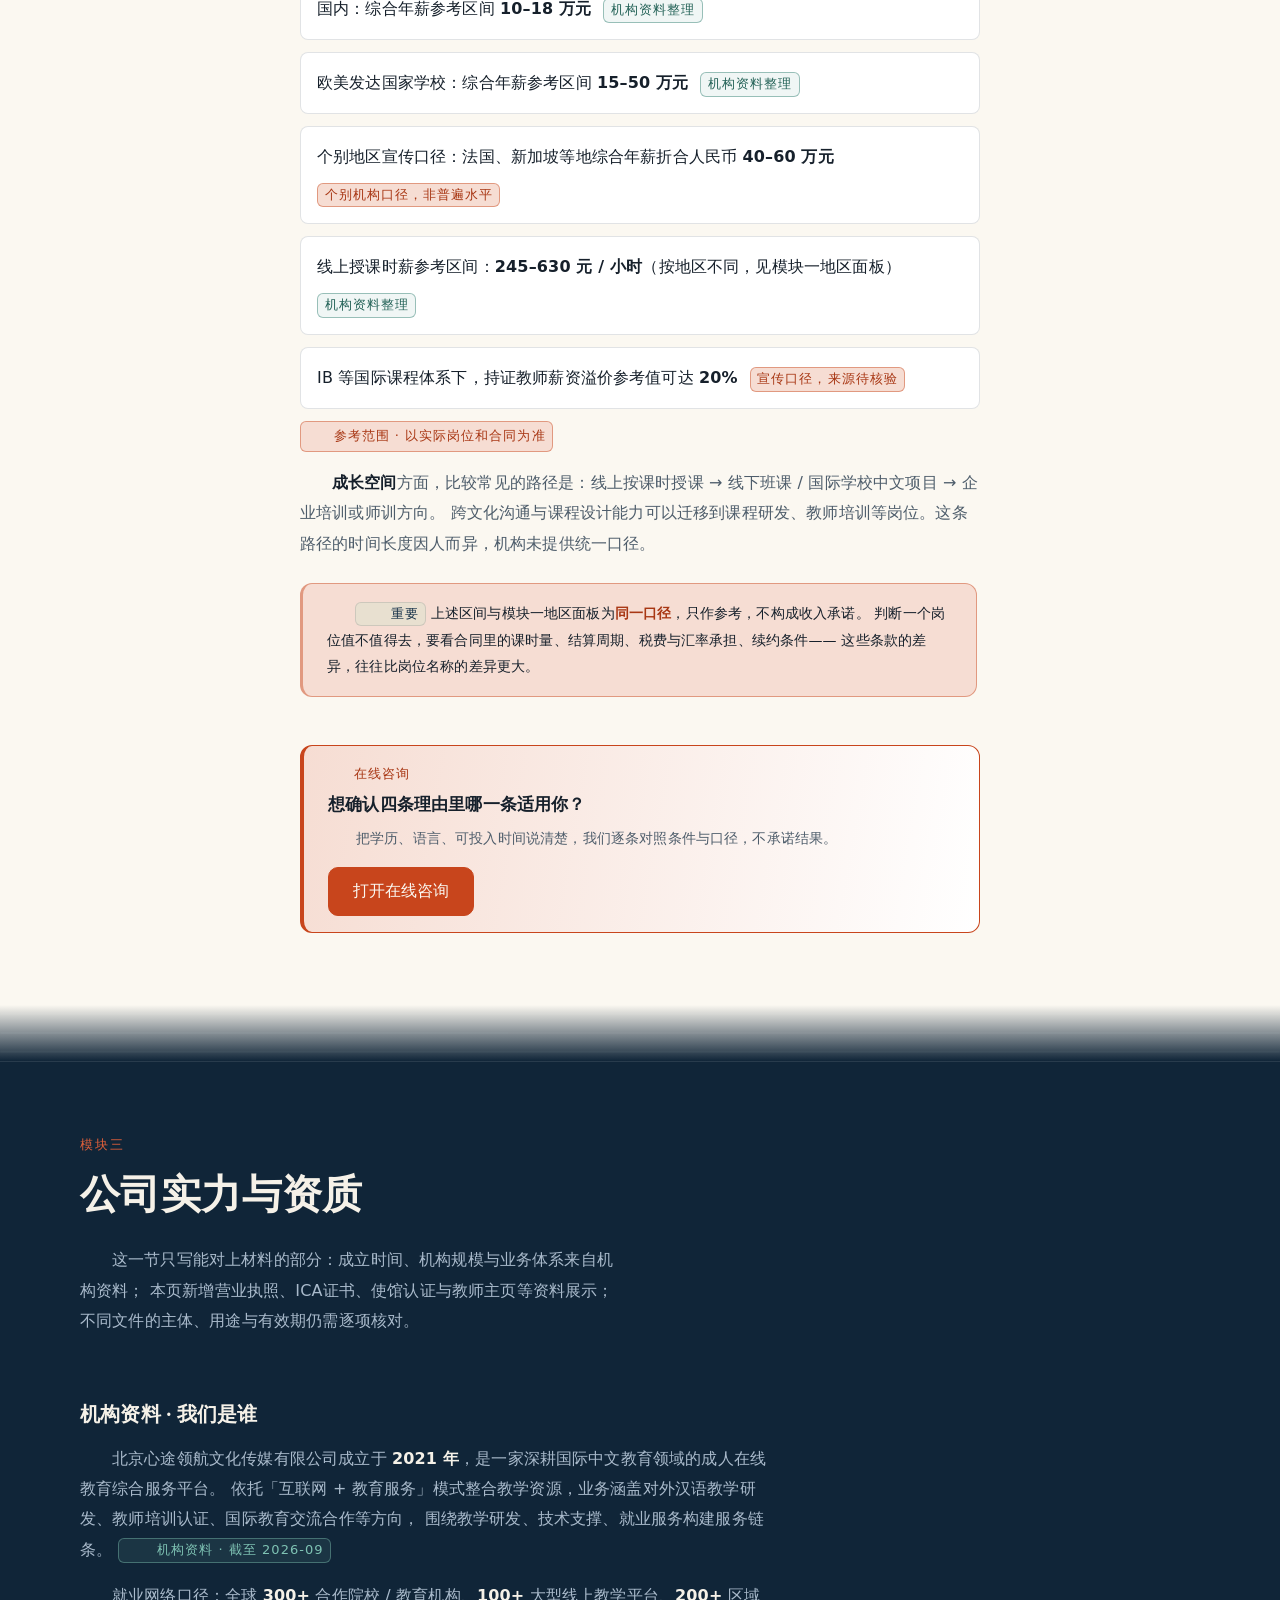
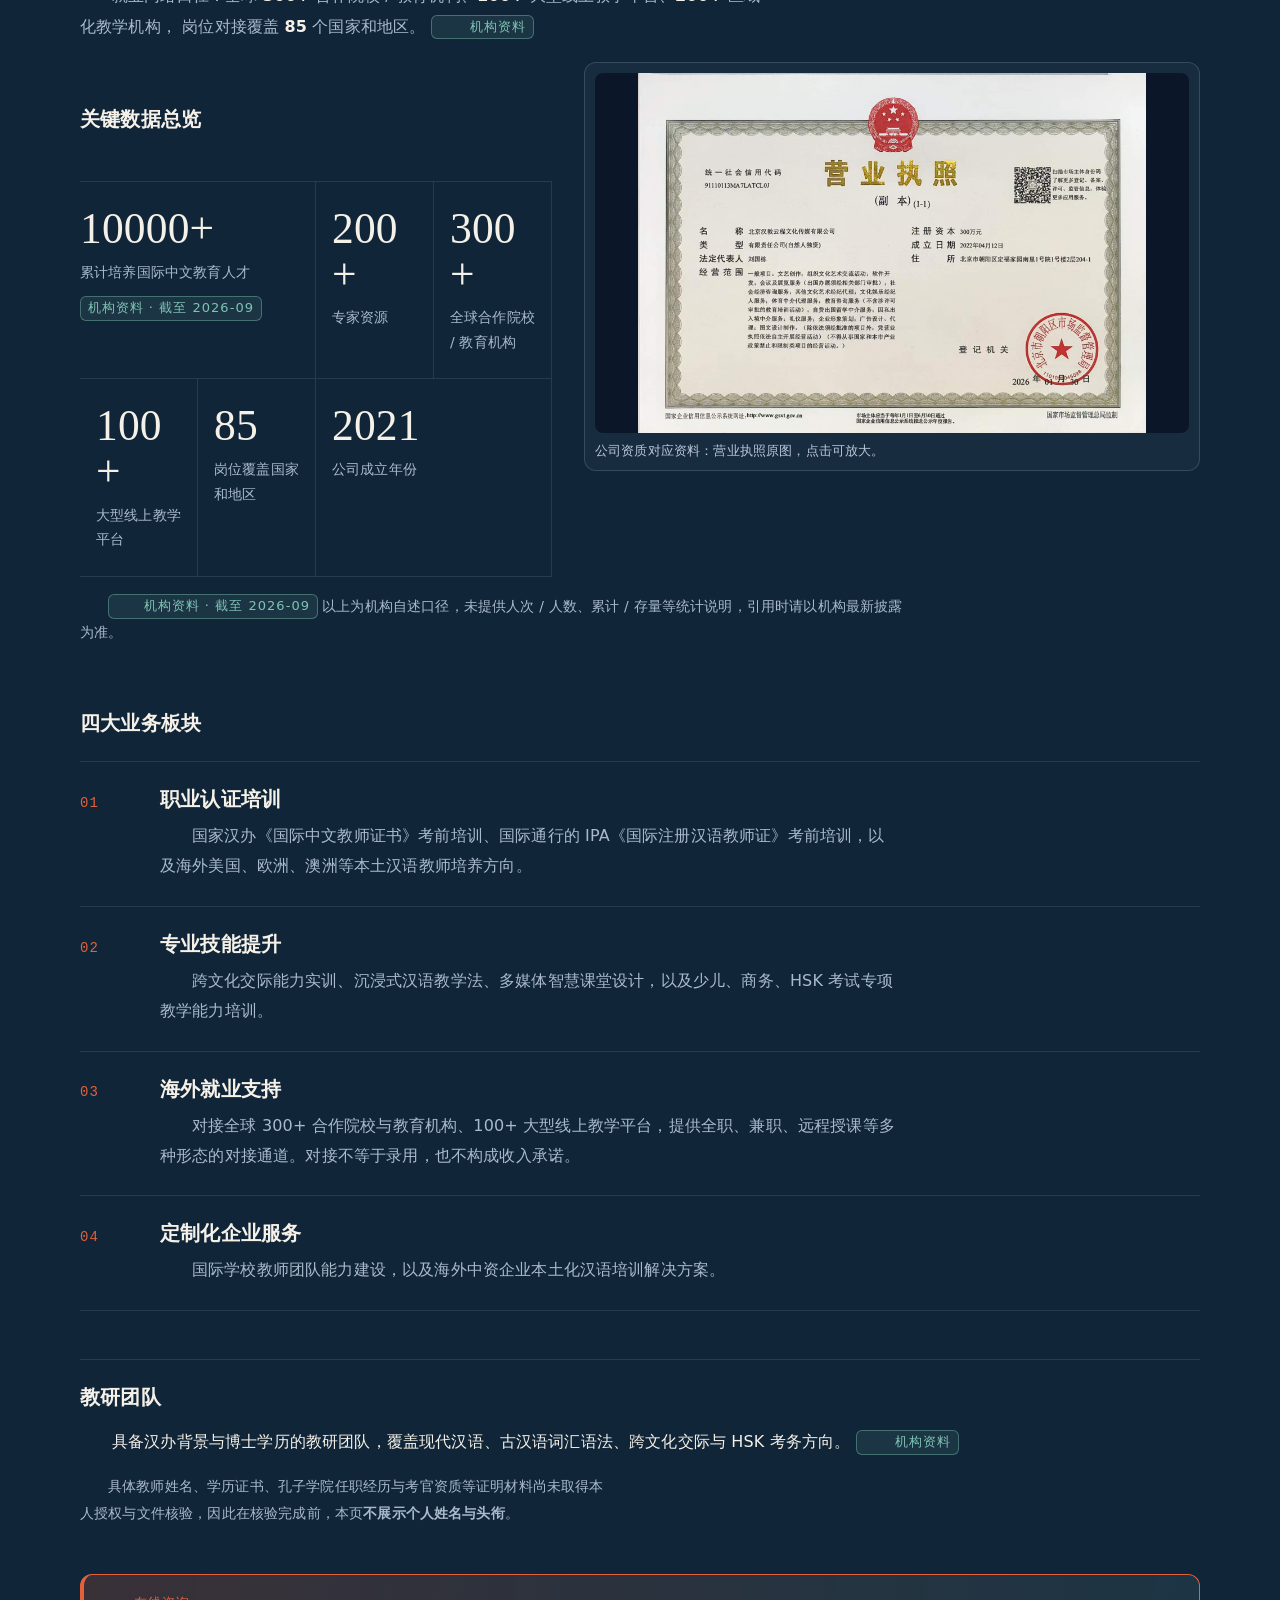
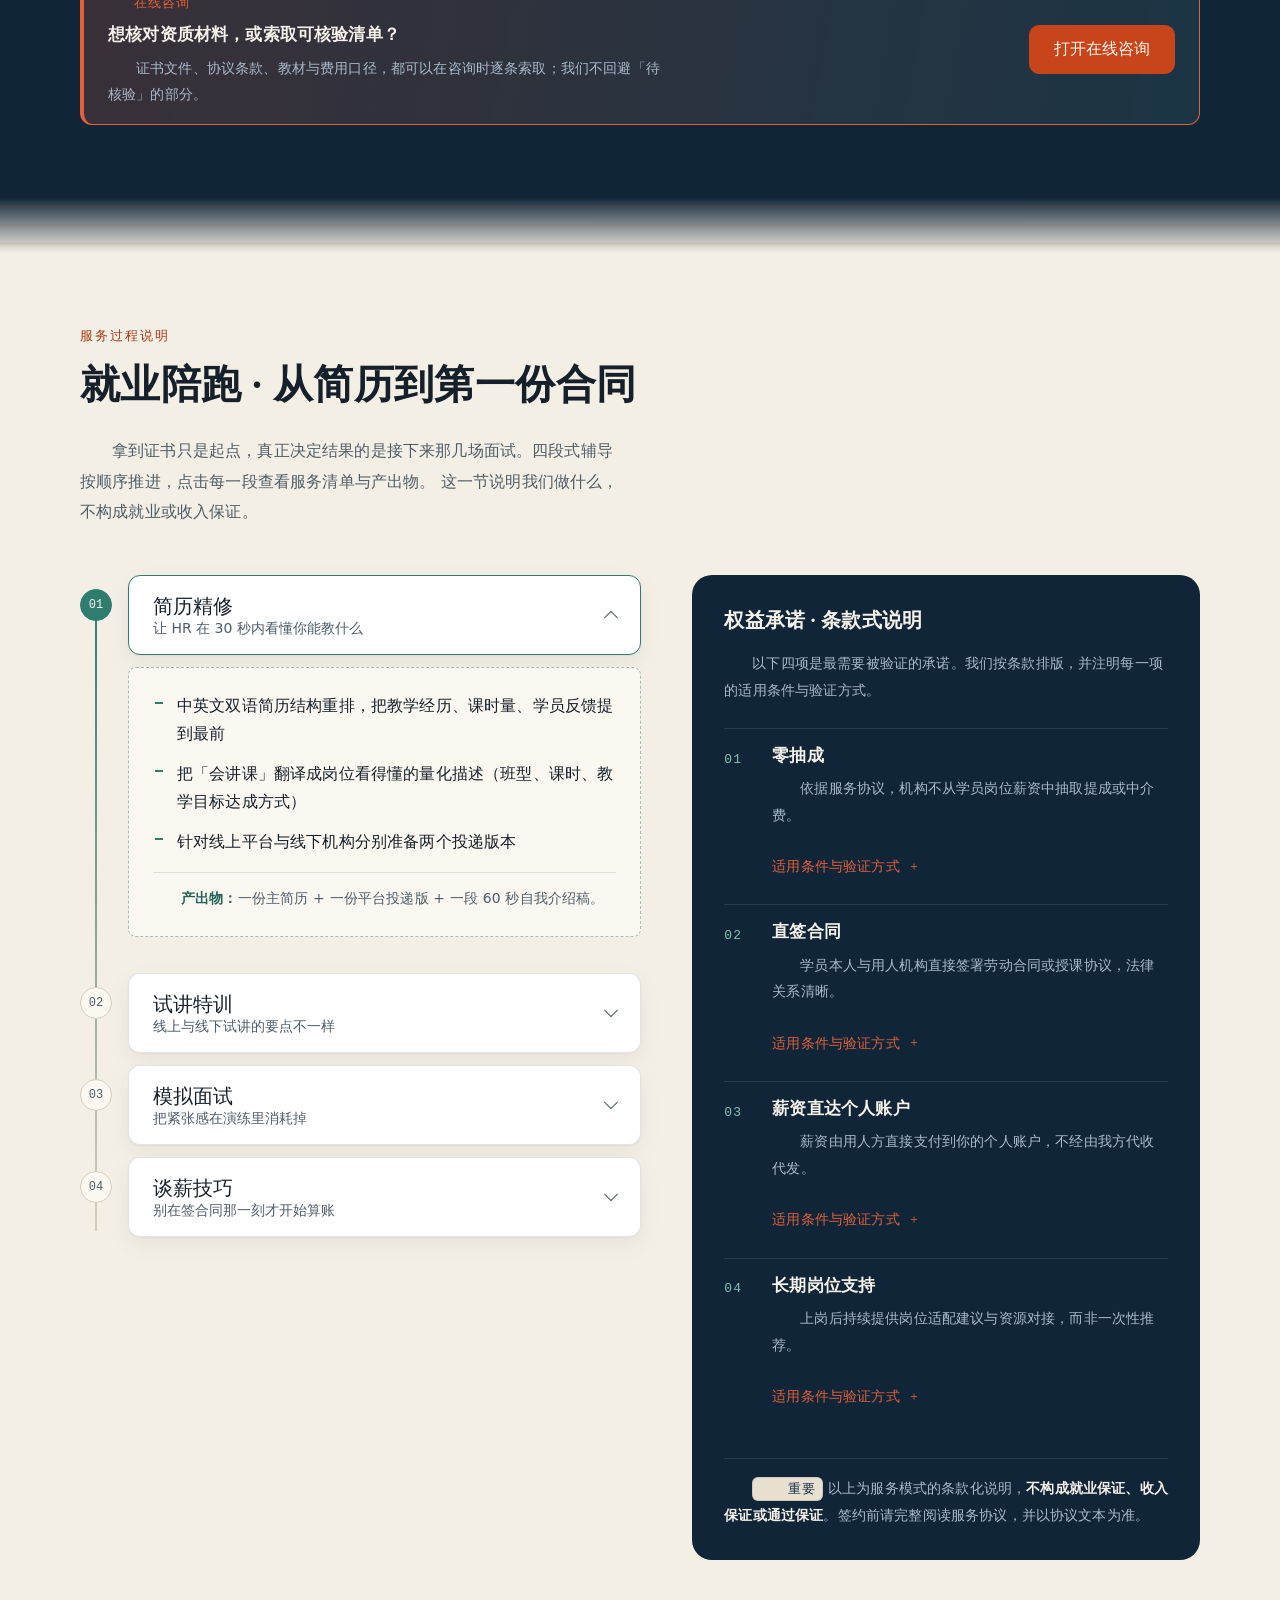
==== commit f9d20100: "Fix video asset link and playback fallback" ====
--- a/index.html
+++ b/index.html
@@ -159,7 +159,7 @@
       </div>
 
       <div class="topic-proof"><figure><a href="assets/资料/使馆认证.jpg" target="_blank" rel="noopener"><img src="assets/资料/使馆认证.jpg" alt="多国使馆认证文件，点击放大" loading="lazy"></a><figcaption>海外就业对应资料：多国使馆认证文件汇总。点击图片可放大查看。</figcaption></figure></div>
-      <div class="topic-video"><p class="topic-video__label">授课案例视频</p><video controls playsinline preload="metadata" poster="assets/资料/就业反馈.png"><source src="assets/资料/授课案例.mp4" type="video/mp4">当前浏览器不支持视频播放，请下载后观看。</video><p>资料中的课堂记录，用于展示授课形态。</p><a class="video-download" href="assets/资料/授课案例.mp4" download>视频无法播放？点击下载</a></div>
+      <div class="topic-video"><p class="topic-video__label">授课案例视频</p><video controls playsinline preload="metadata" poster="assets/资料/就业反馈.png"><source src="assets/teaching-case.mp4" type="video/mp4">当前浏览器不支持视频播放，请下载后观看。</video><p>资料中的课堂记录，用于展示授课形态。</p><a class="video-download" href="assets/teaching-case.mp4" target="_blank" rel="noopener">视频无法播放？打开视频文件</a></div>
 
       <!-- 1.2 资料截图案例入口 -->
       <div class="case-entry" id="caseEntry" role="note" aria-labelledby="caseEntryTitle">
@@ -986,7 +986,7 @@
           <div class="case-media__video">
             <p class="case-media__label">授课案例视频</p>
             <video controls preload="metadata" poster="assets/资料/就业反馈.png">
-              <source src="assets/资料/授课案例.mp4" type="video/mp4">
+              <source src="assets/teaching-case.mp4" type="video/mp4">
               当前浏览器不支持视频播放。
             </video>
             <p class="case-media__caption">视频为资料中提供的授课记录，用于展示课堂形态。</p>
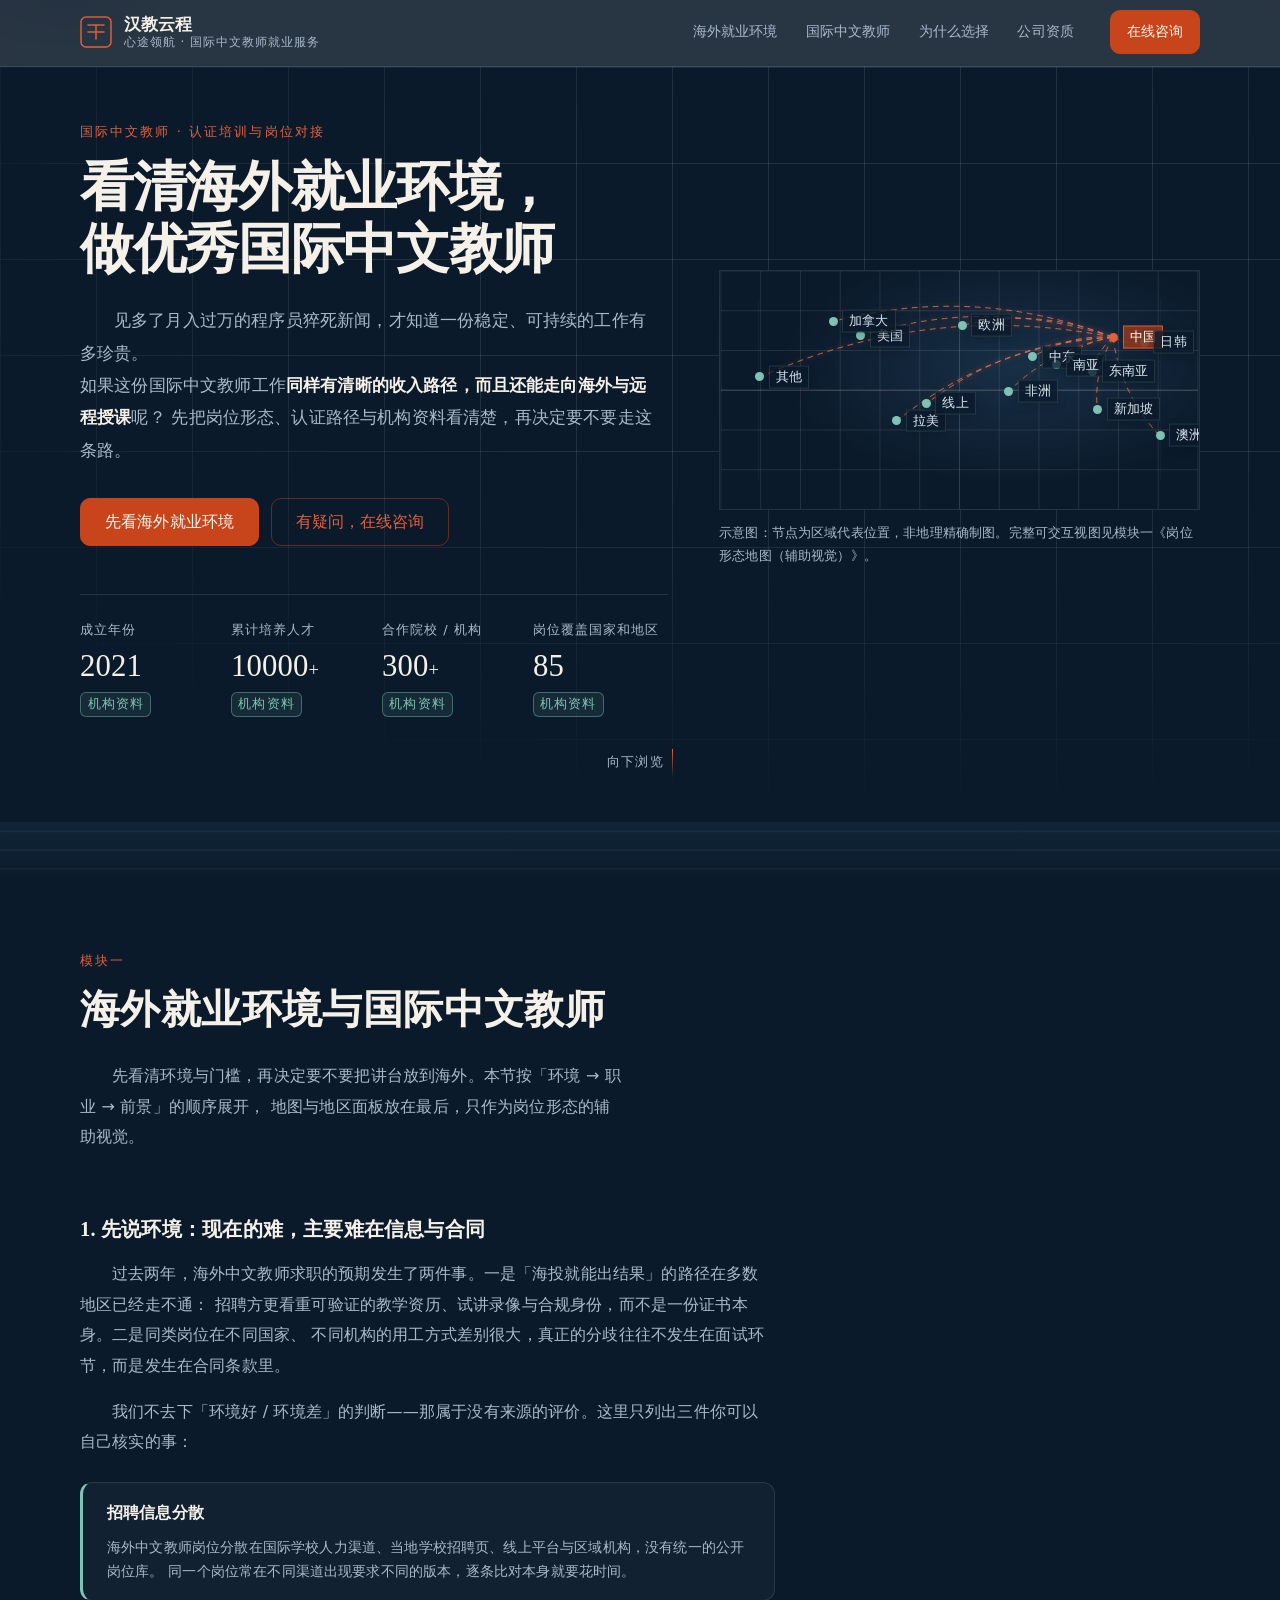
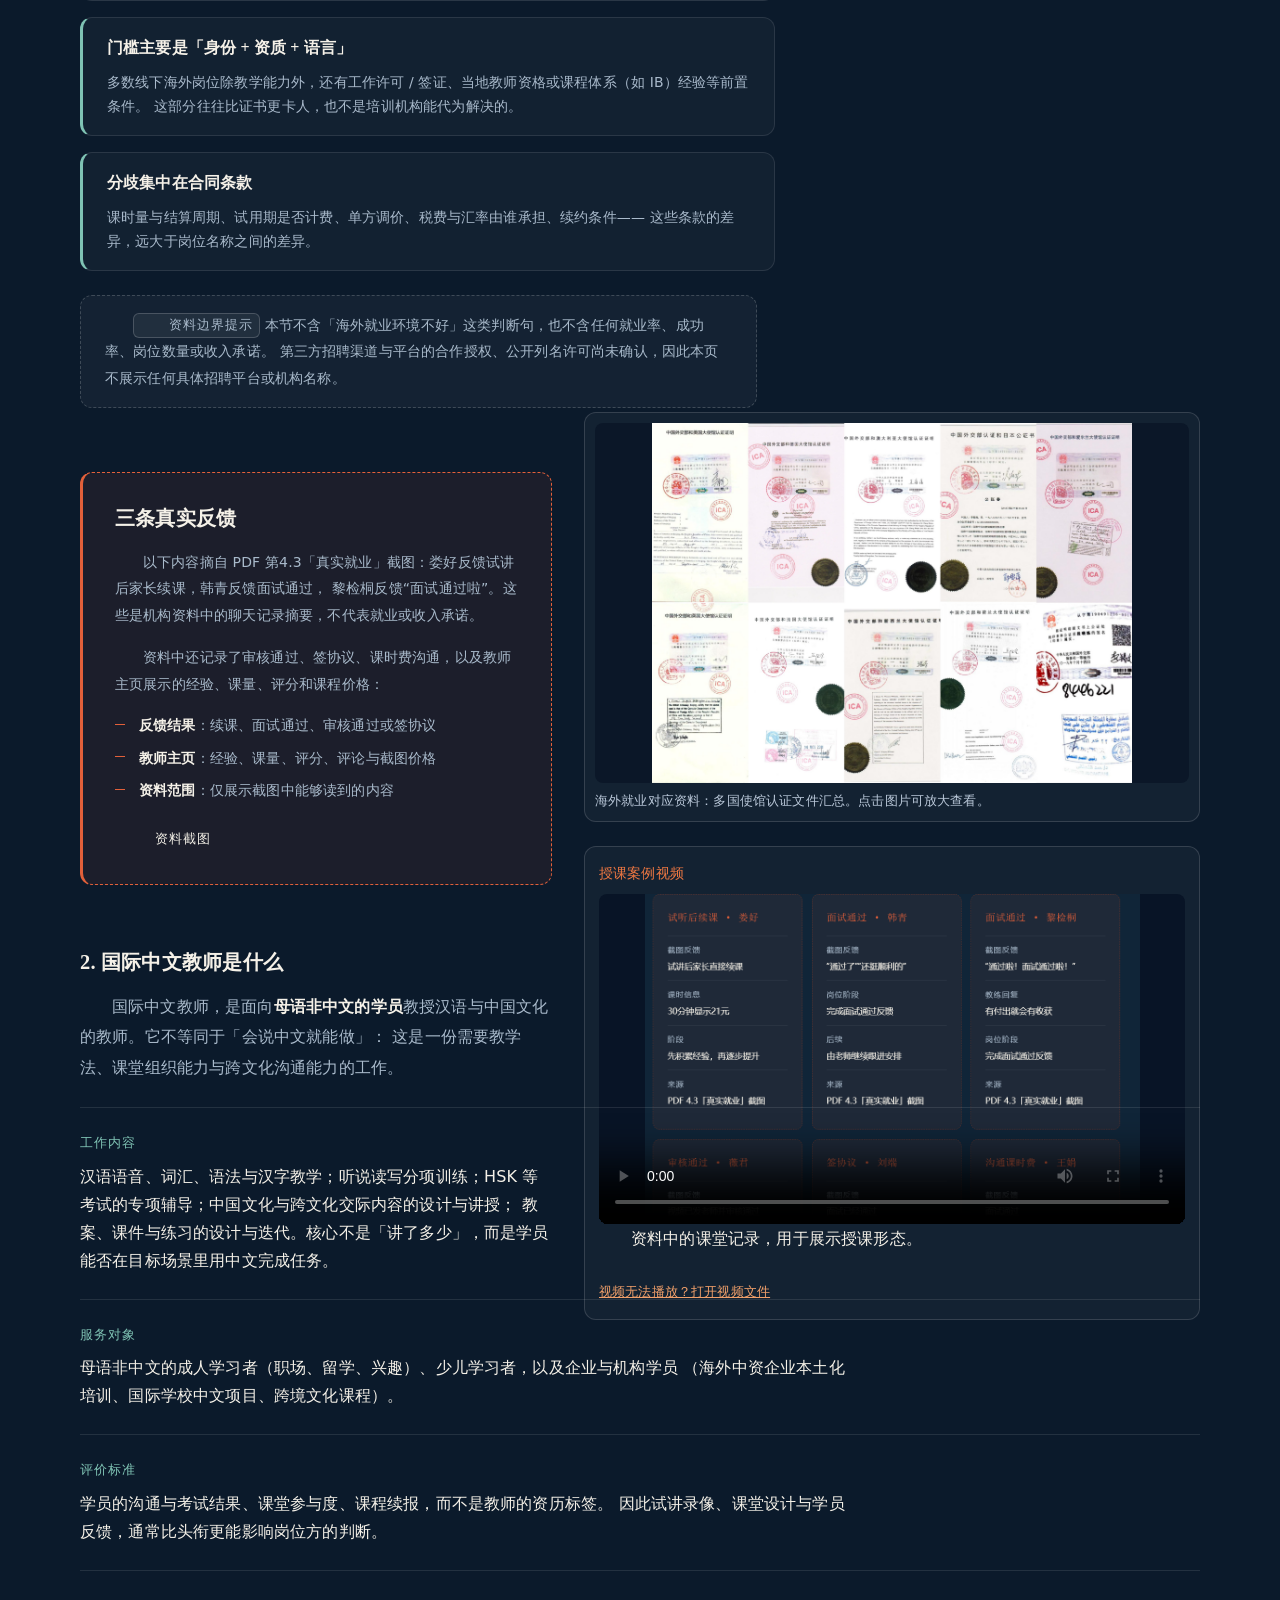
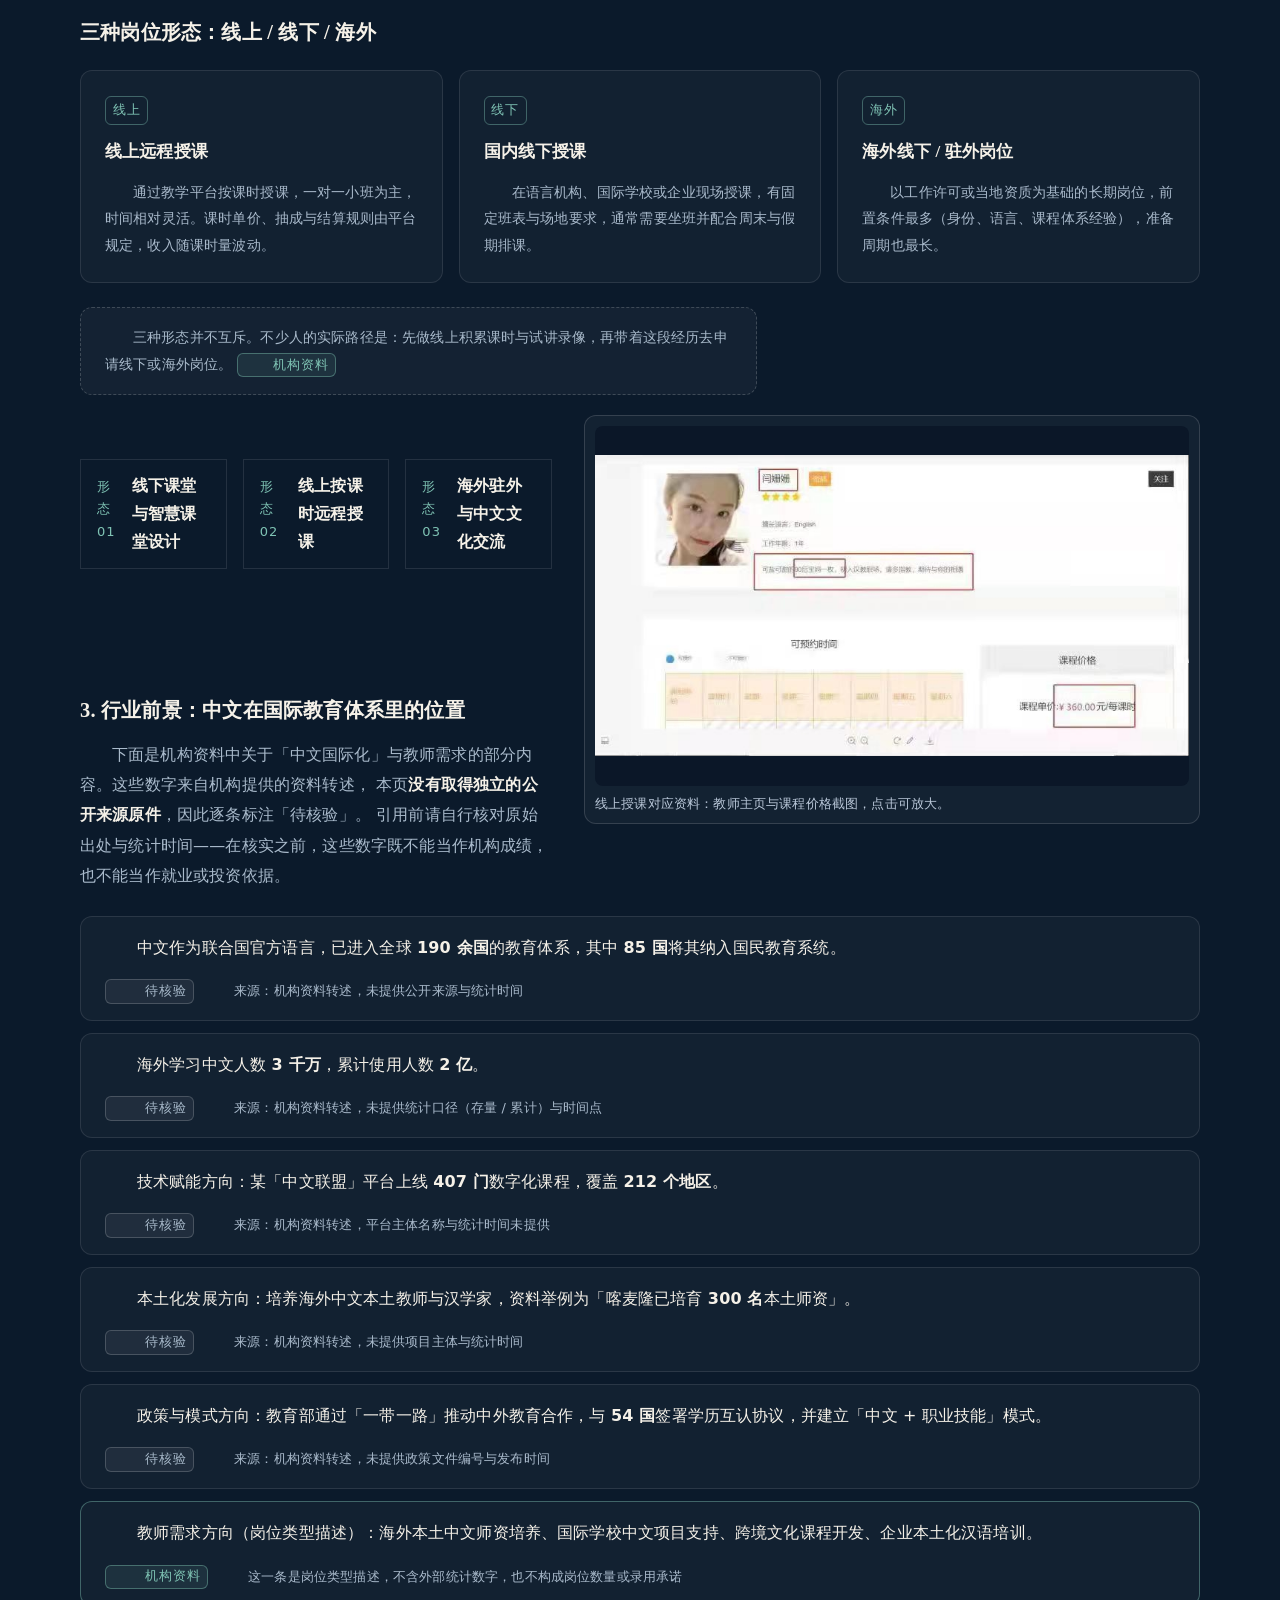
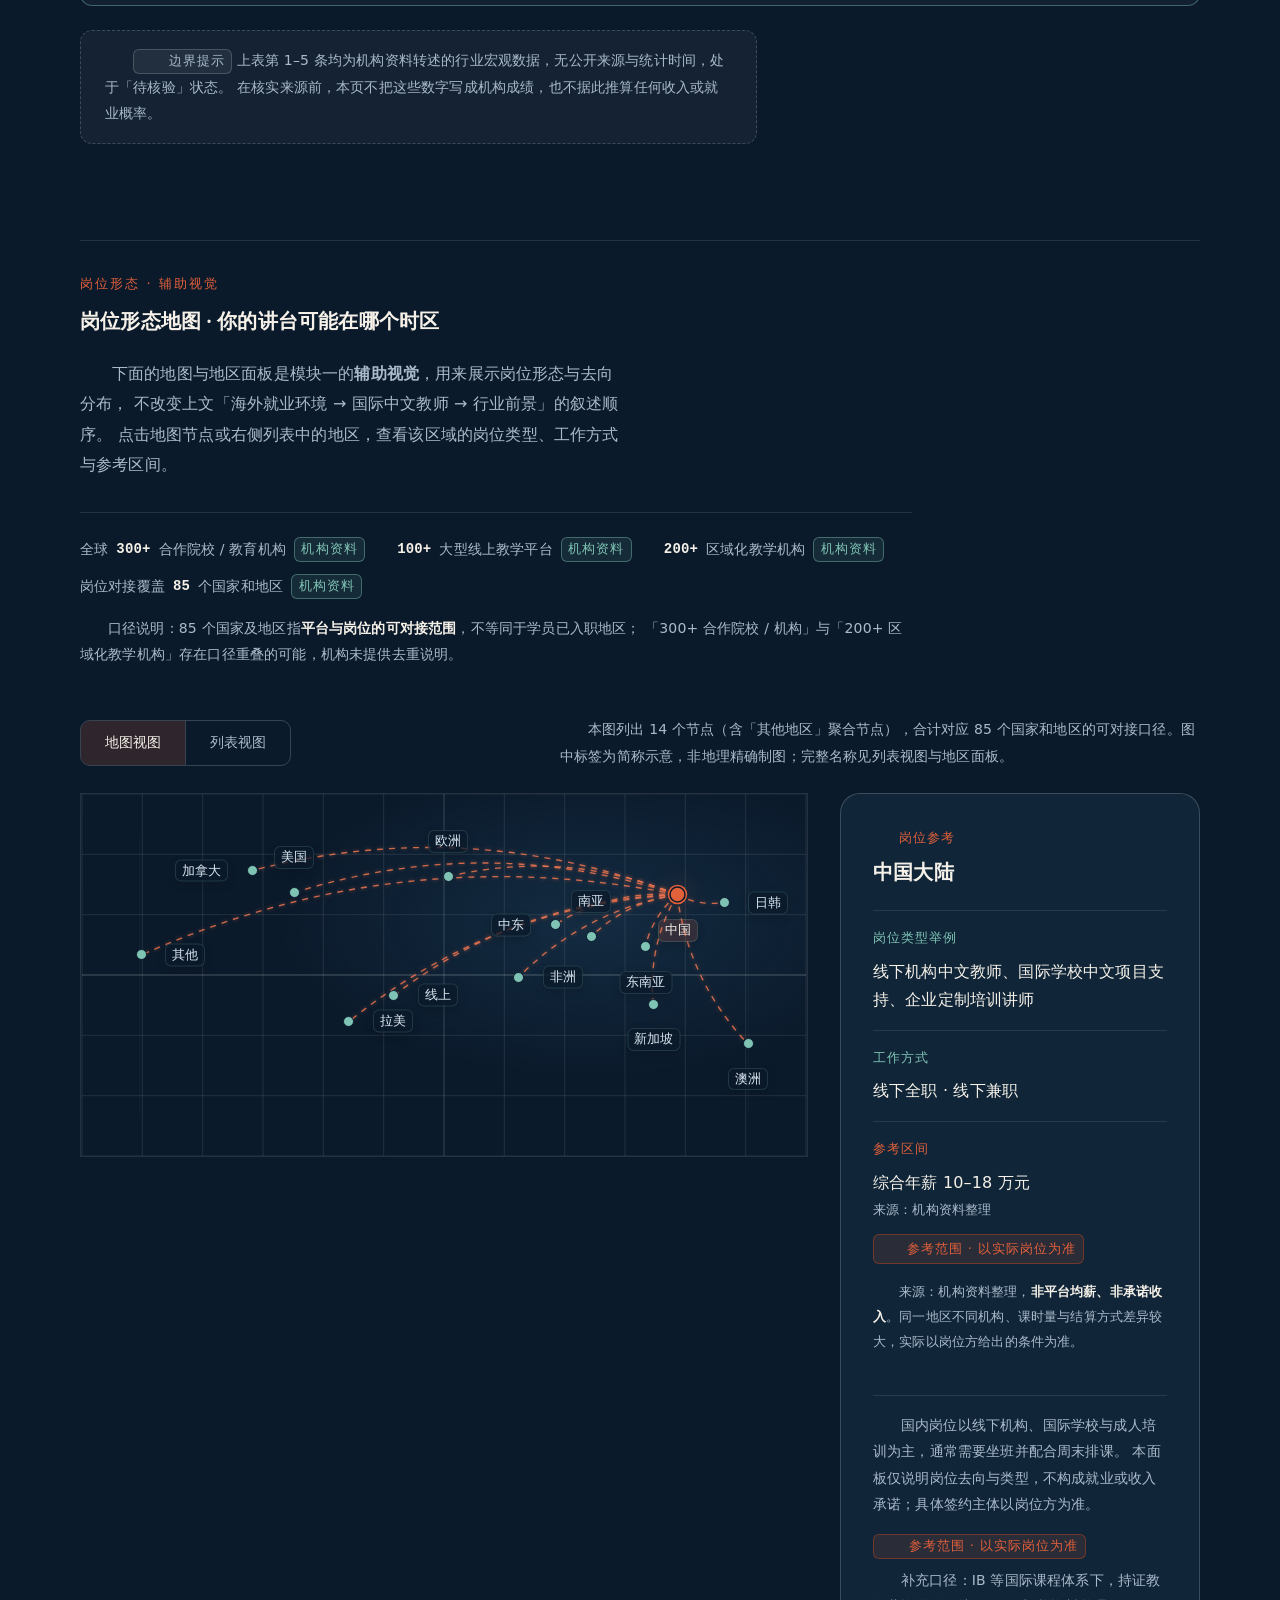
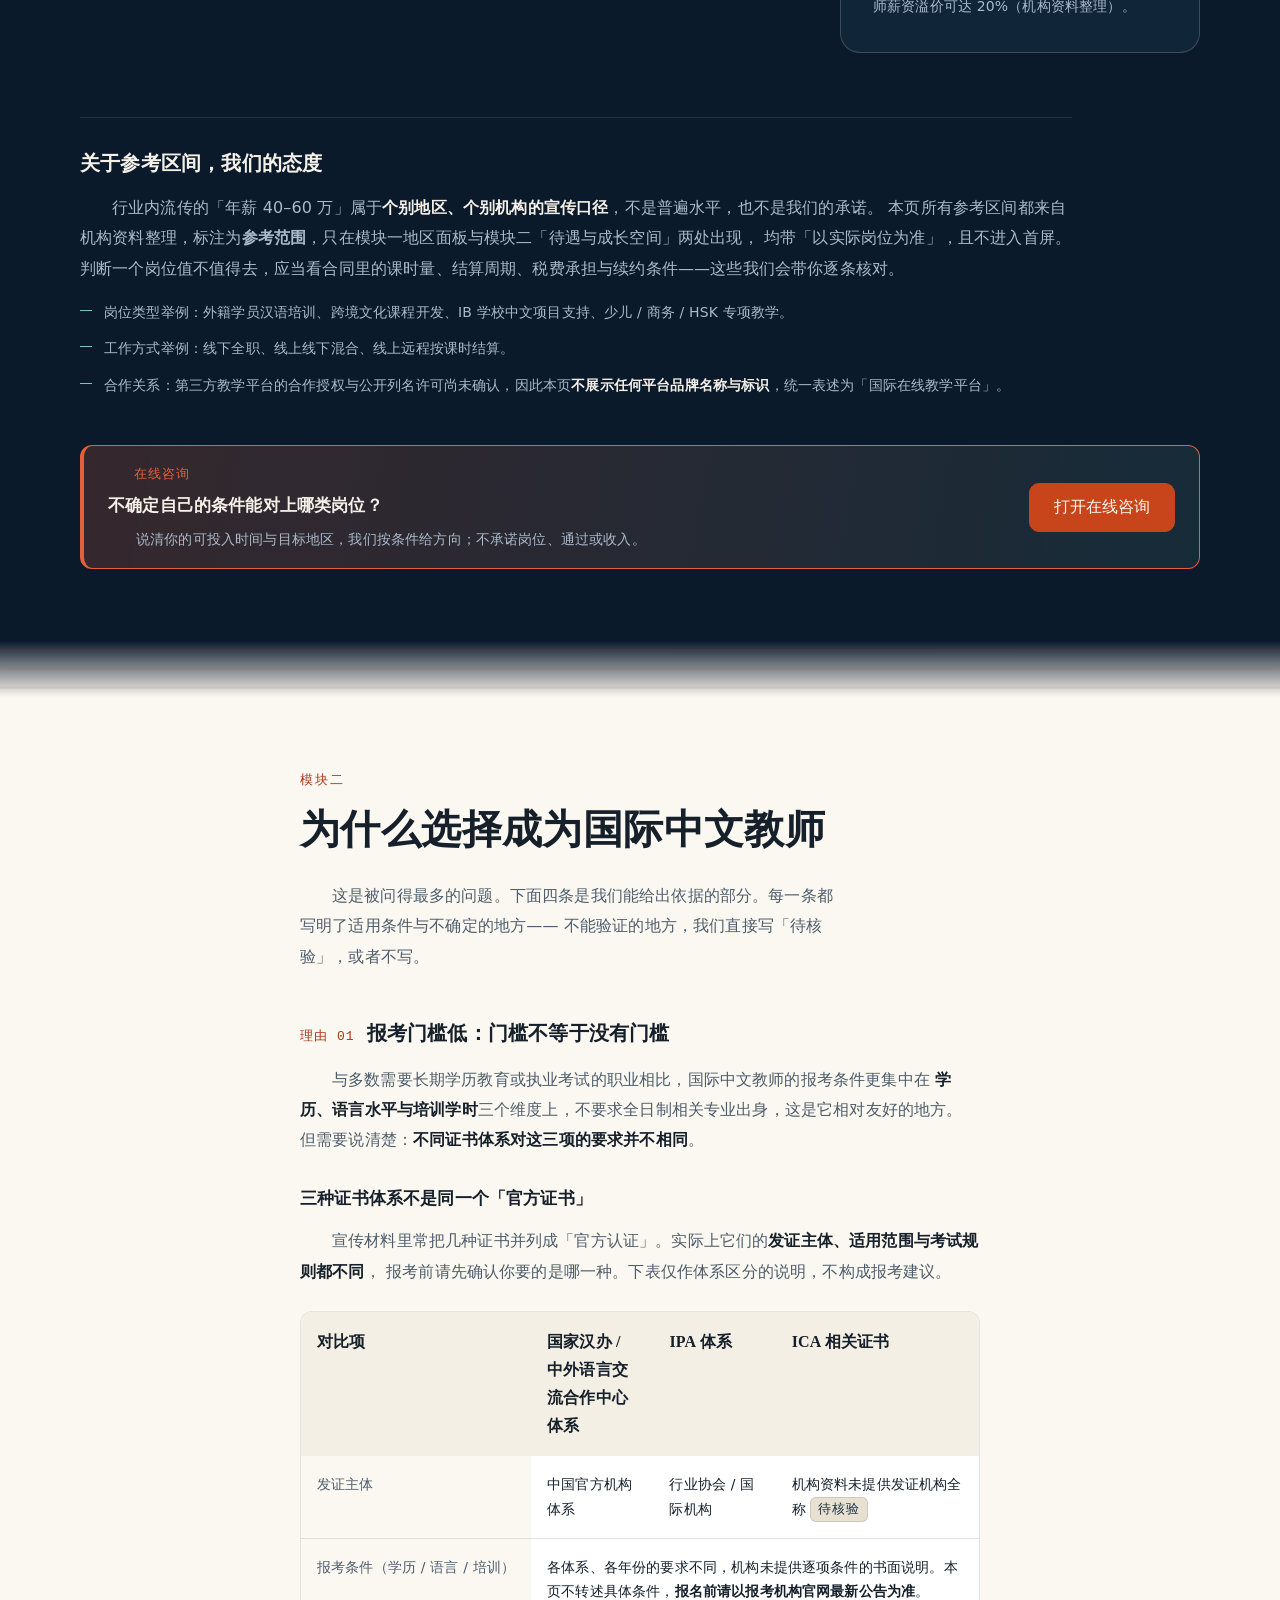
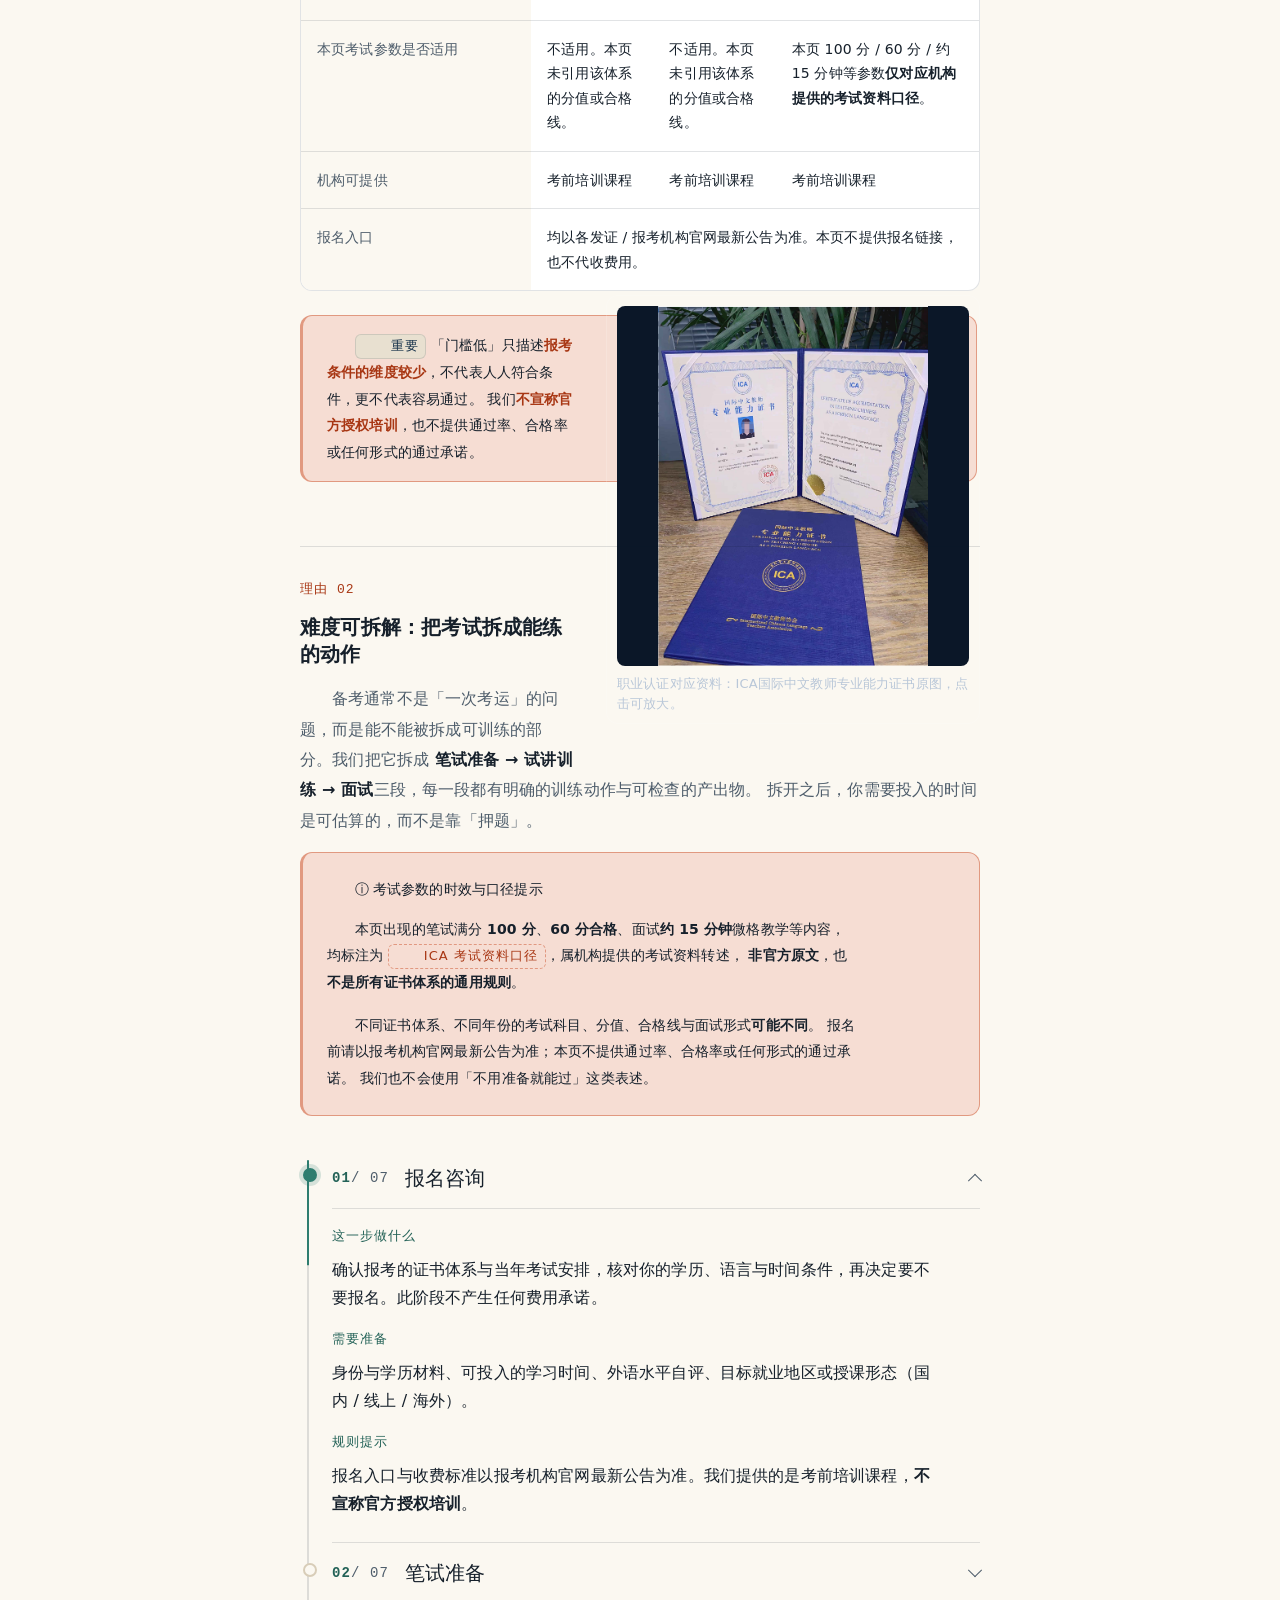
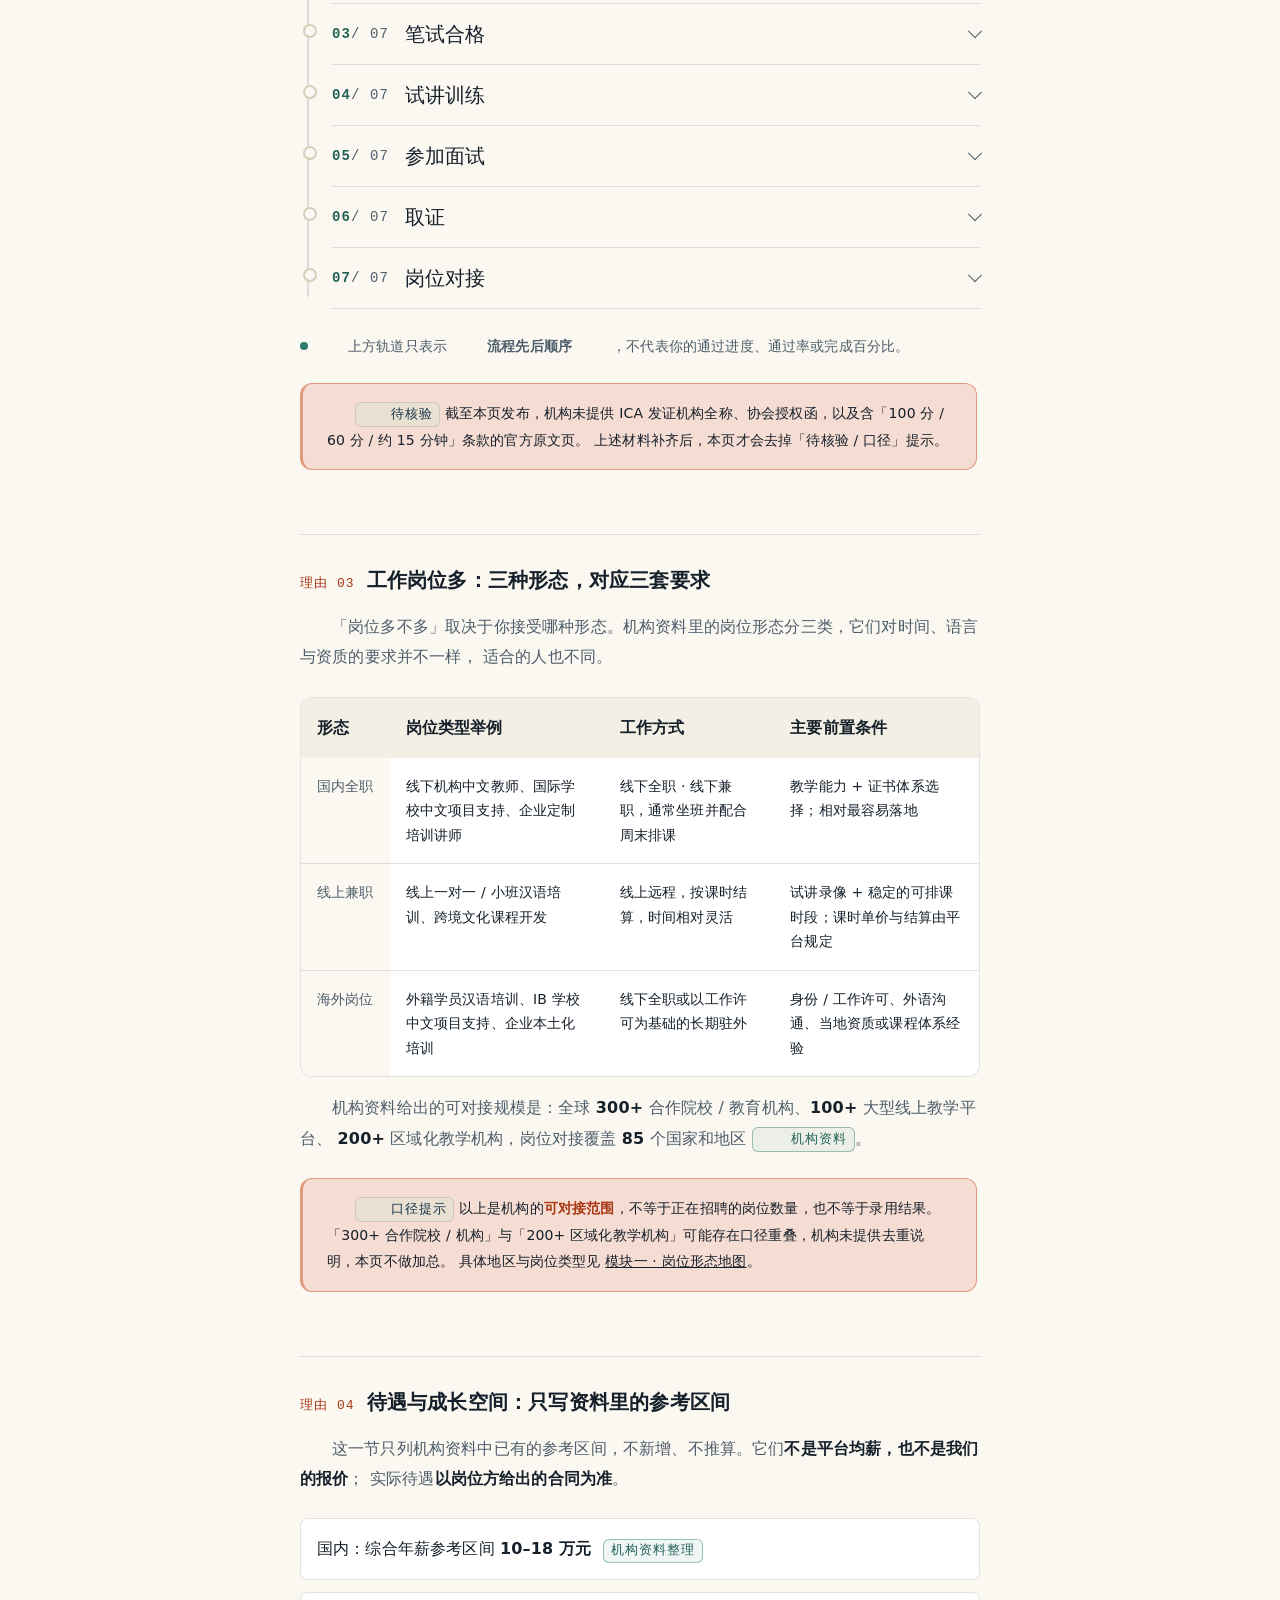
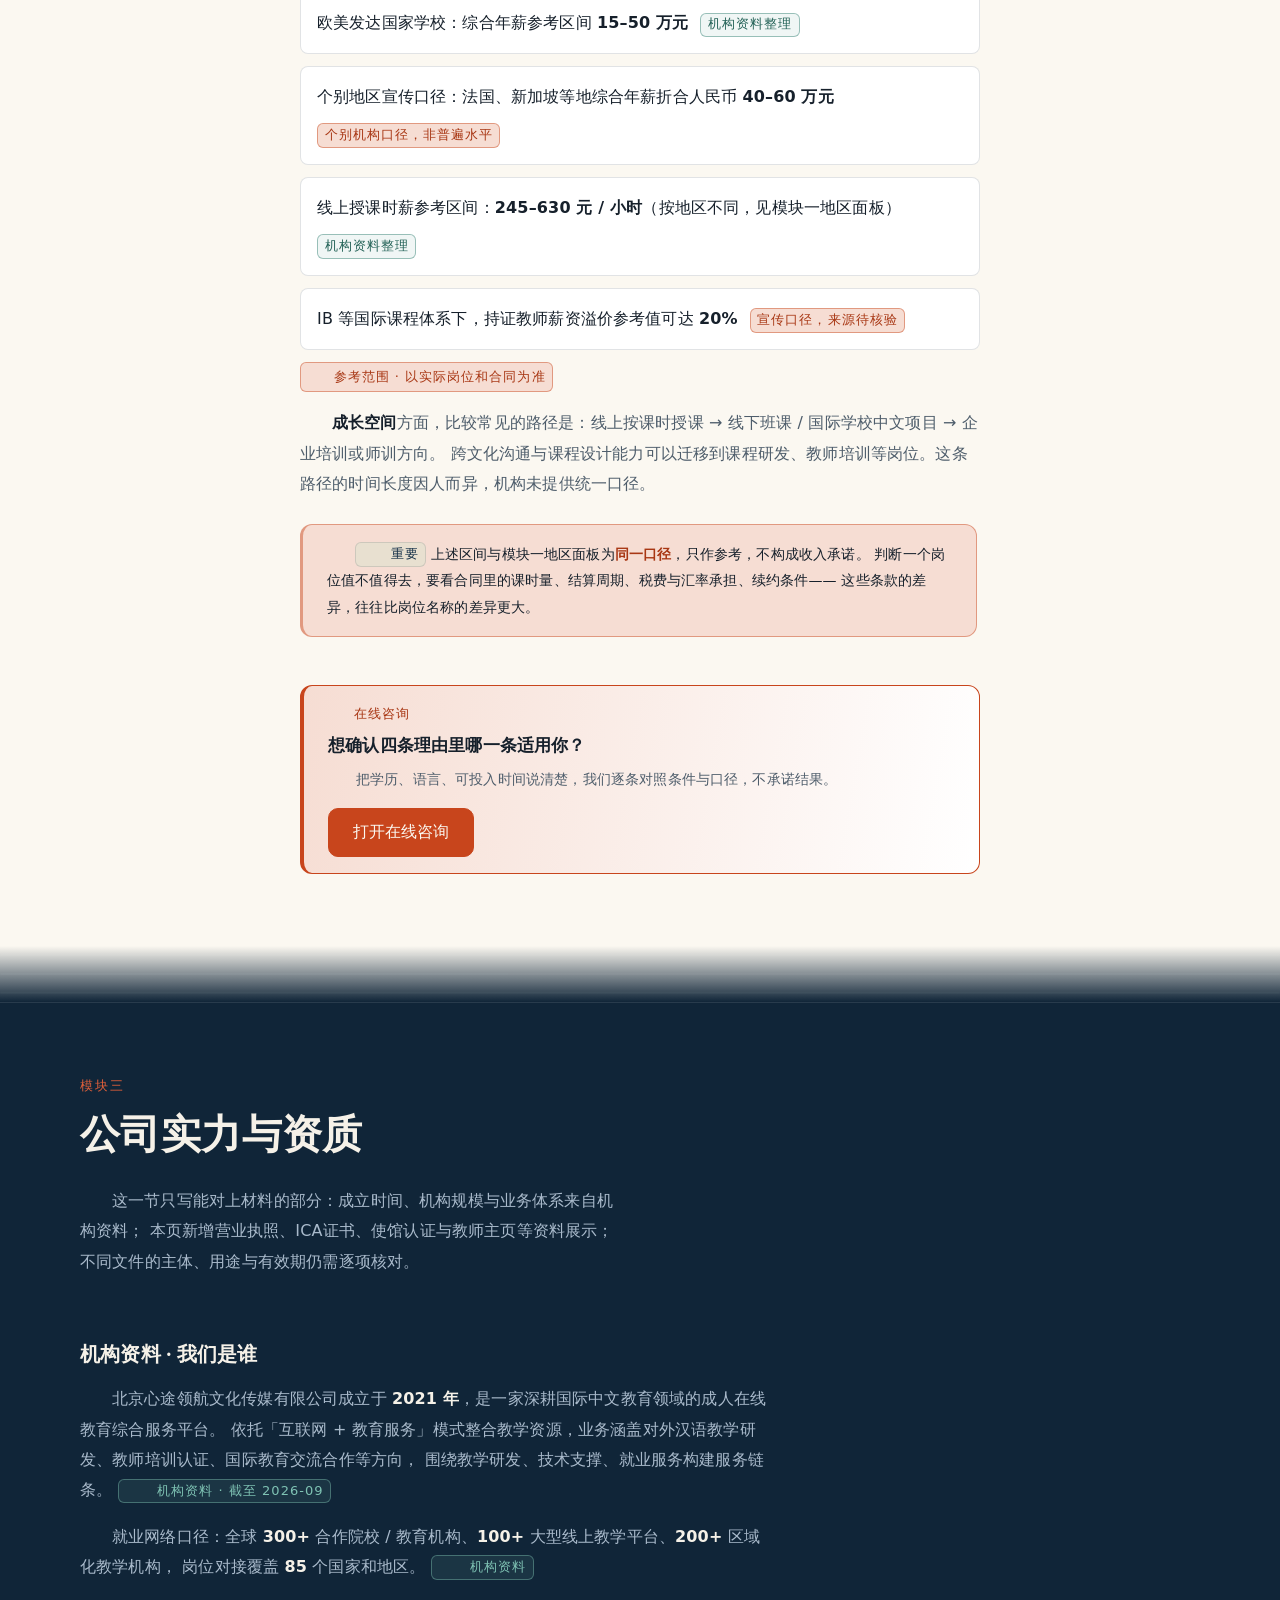
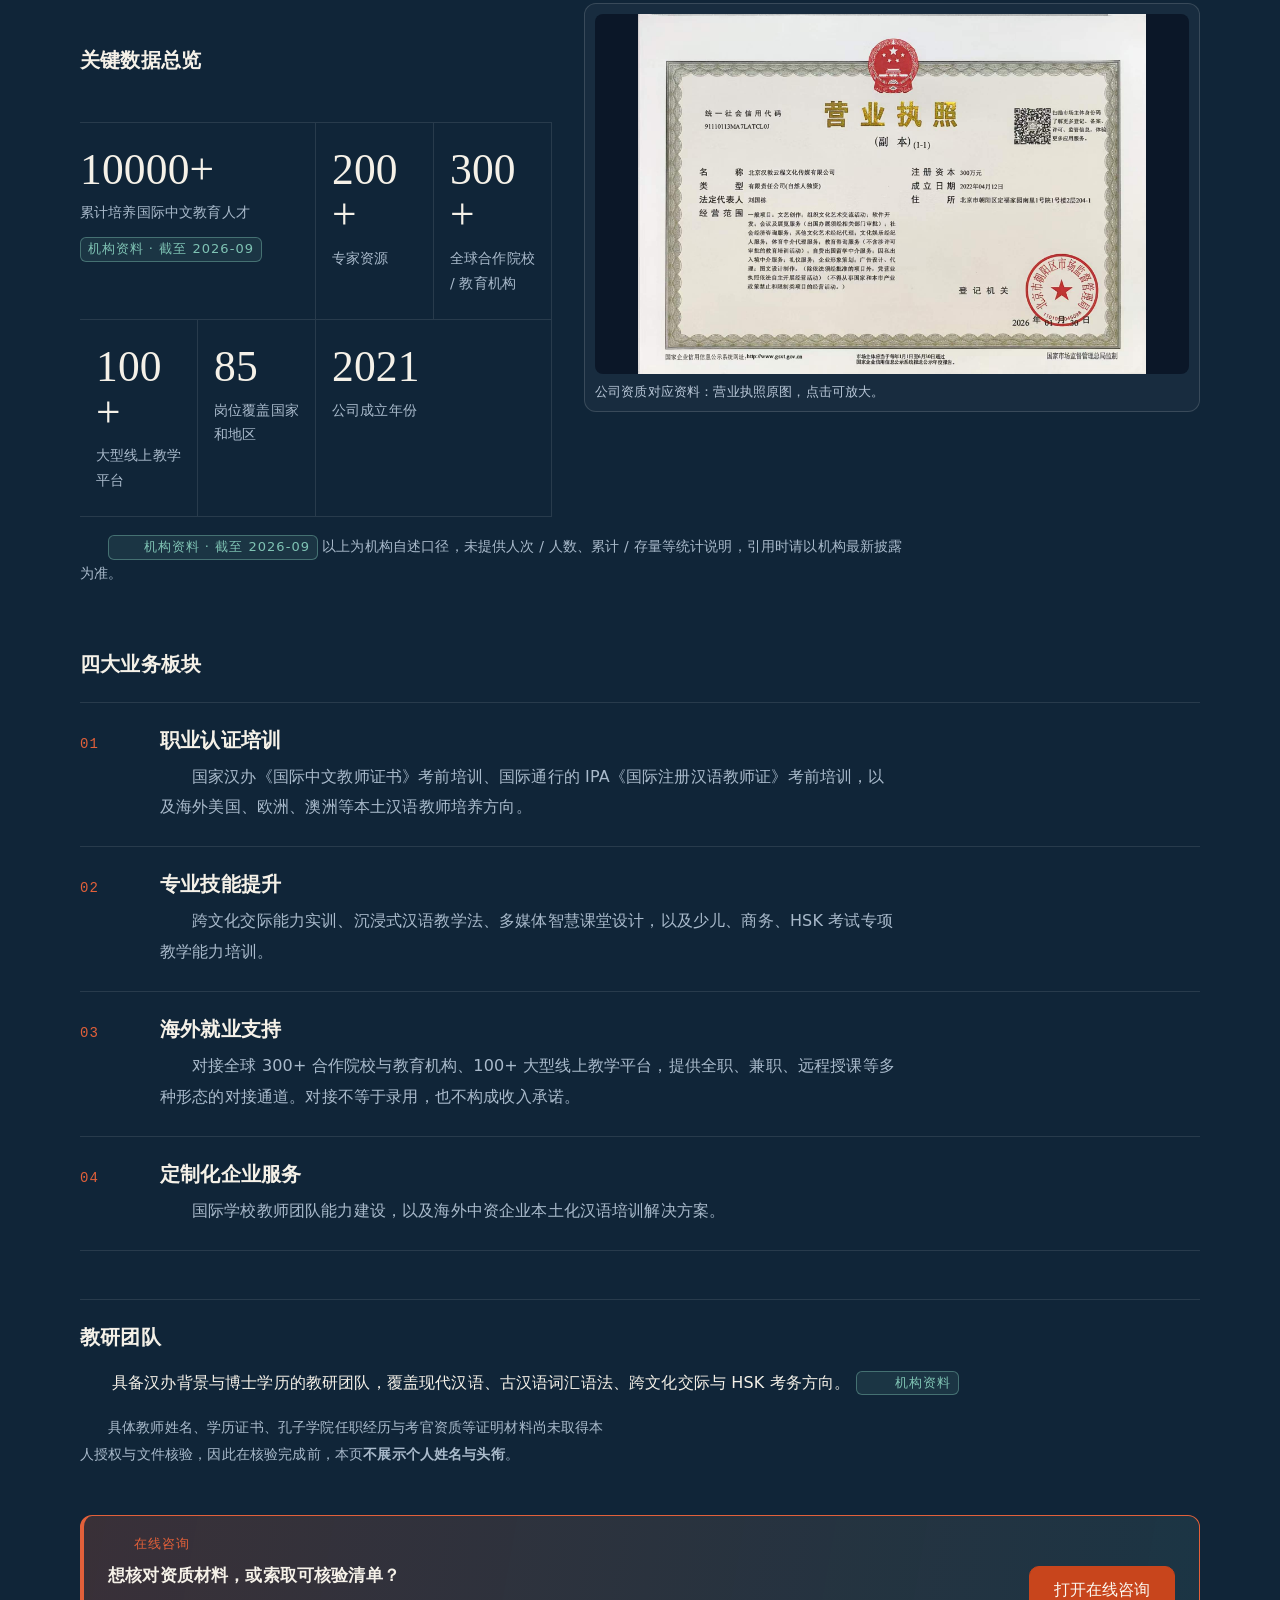
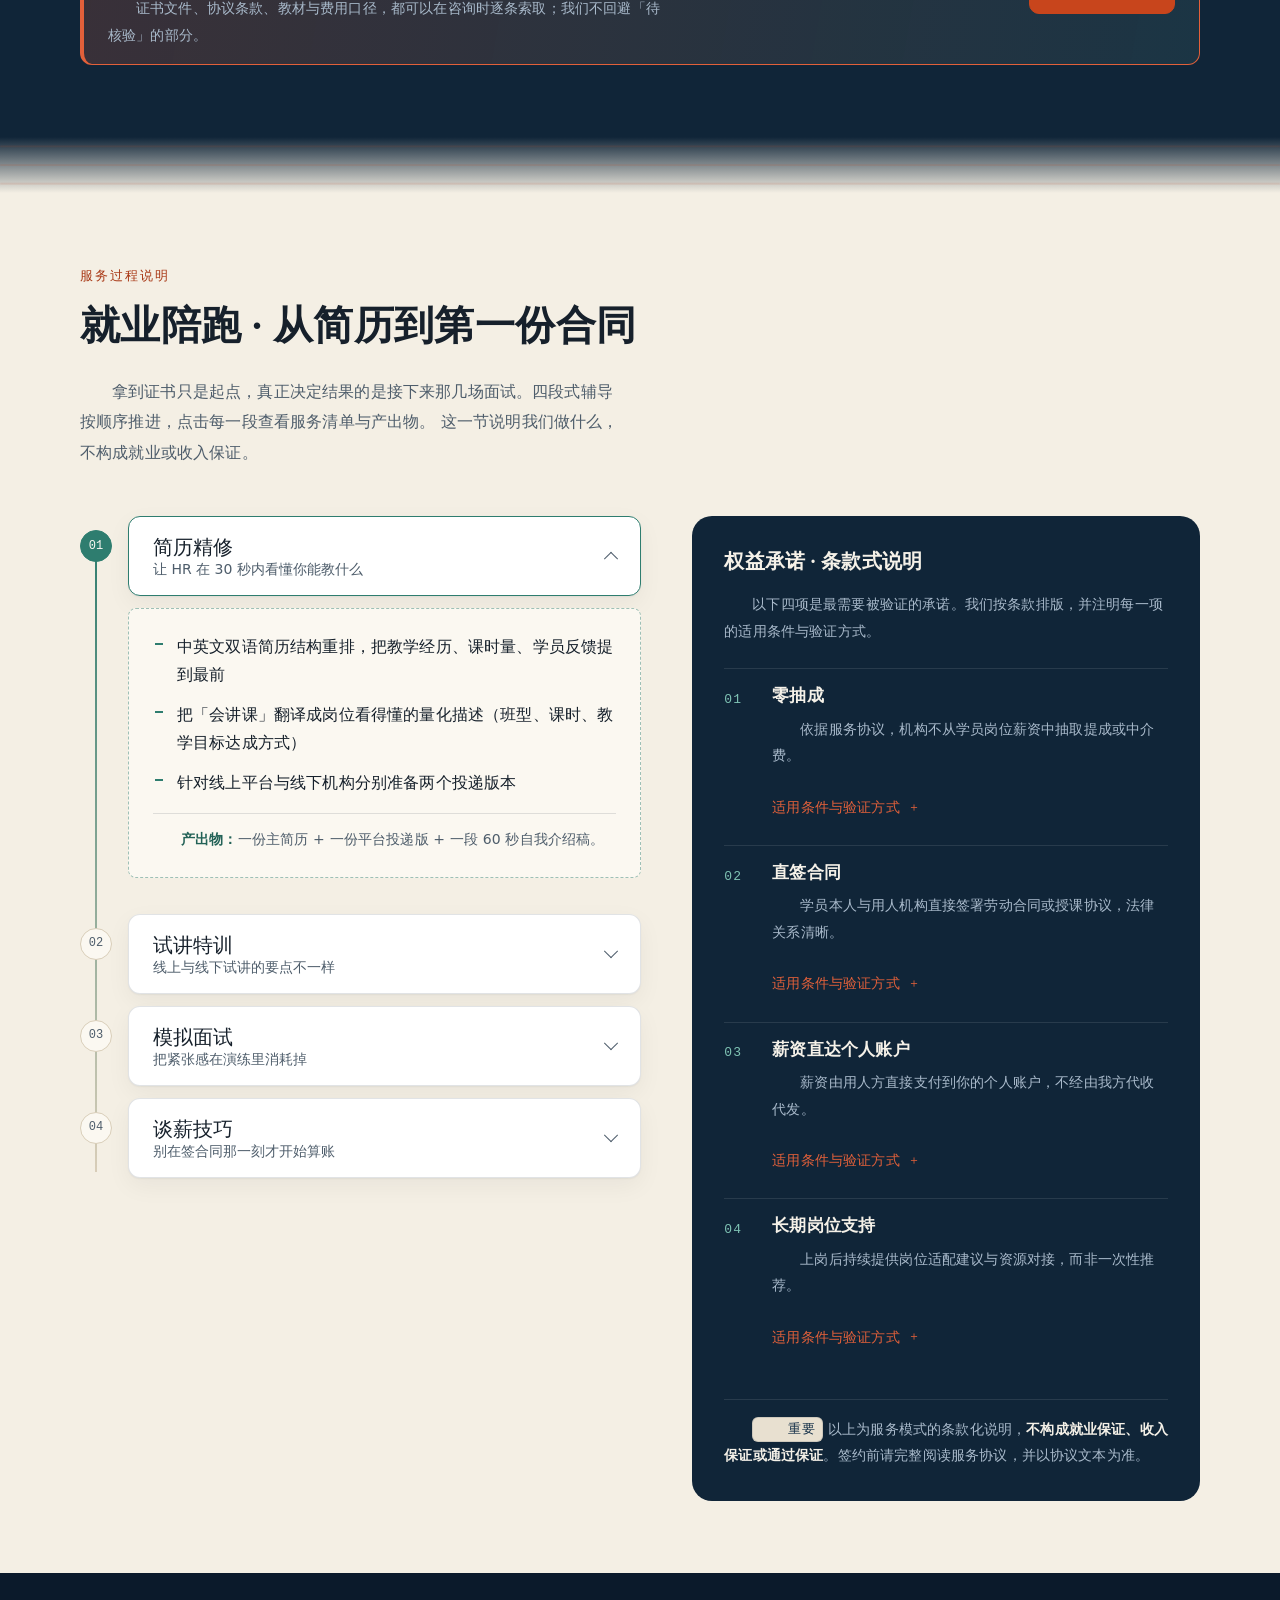
==== commit 3bc4cd6d: "Simplify case feedback wording" ====
--- a/index.html
+++ b/index.html
@@ -163,21 +163,19 @@
 
       <!-- 1.2 资料截图案例入口 -->
       <div class="case-entry" id="caseEntry" role="note" aria-labelledby="caseEntryTitle">
-        <p class="case-entry__eyebrow">案例入口</p>
-        <h3 class="case-entry__title" id="caseEntryTitle">先看三条真实反馈，再看完整案例库</h3>
+        <h3 class="case-entry__title" id="caseEntryTitle">三条真实反馈</h3>
         <p class="case-entry__text">
           以下内容摘自 PDF 第4.3「真实就业」截图：娄好反馈试讲后家长续课，韩青反馈面试通过，
-          黎检桐反馈“面试通过啦”。这些是机构资料中的聊天记录摘要，未做第三方核验，不代表就业或收入承诺。
-        </p>
-        <p class="case-entry__text">完整的审核、签协议、课时费沟通，以及 Nancy L.、Nancy T.、婷婷洪的教师主页数据，见模块三案例库：</p>
+          黎检桐反馈“面试通过啦”。这些是机构资料中的聊天记录摘要，不代表就业或收入承诺。
+        </p>
+        <p class="case-entry__text">资料中还记录了审核通过、签协议、课时费沟通，以及教师主页展示的经验、课量、评分和课程价格：</p>
         <ul class="case-entry__schema">
           <li><b>反馈结果</b>：续课、面试通过、审核通过或签协议</li>
           <li><b>教师主页</b>：经验、课量、评分、评论与截图价格</li>
-          <li><b>资料边界</b>：截图可读信息，不替截图外推就业率</li>
+          <li><b>资料范围</b>：仅展示截图中能够读到的内容</li>
         </ul>
         <p class="case-entry__meta">
-          <span class="tag tag--info">资料截图案例</span>
-          <span class="tag tag--warn">未做第三方核验</span>
+          <span class="tag tag--info">资料截图</span>
         </p>
       </div>
 
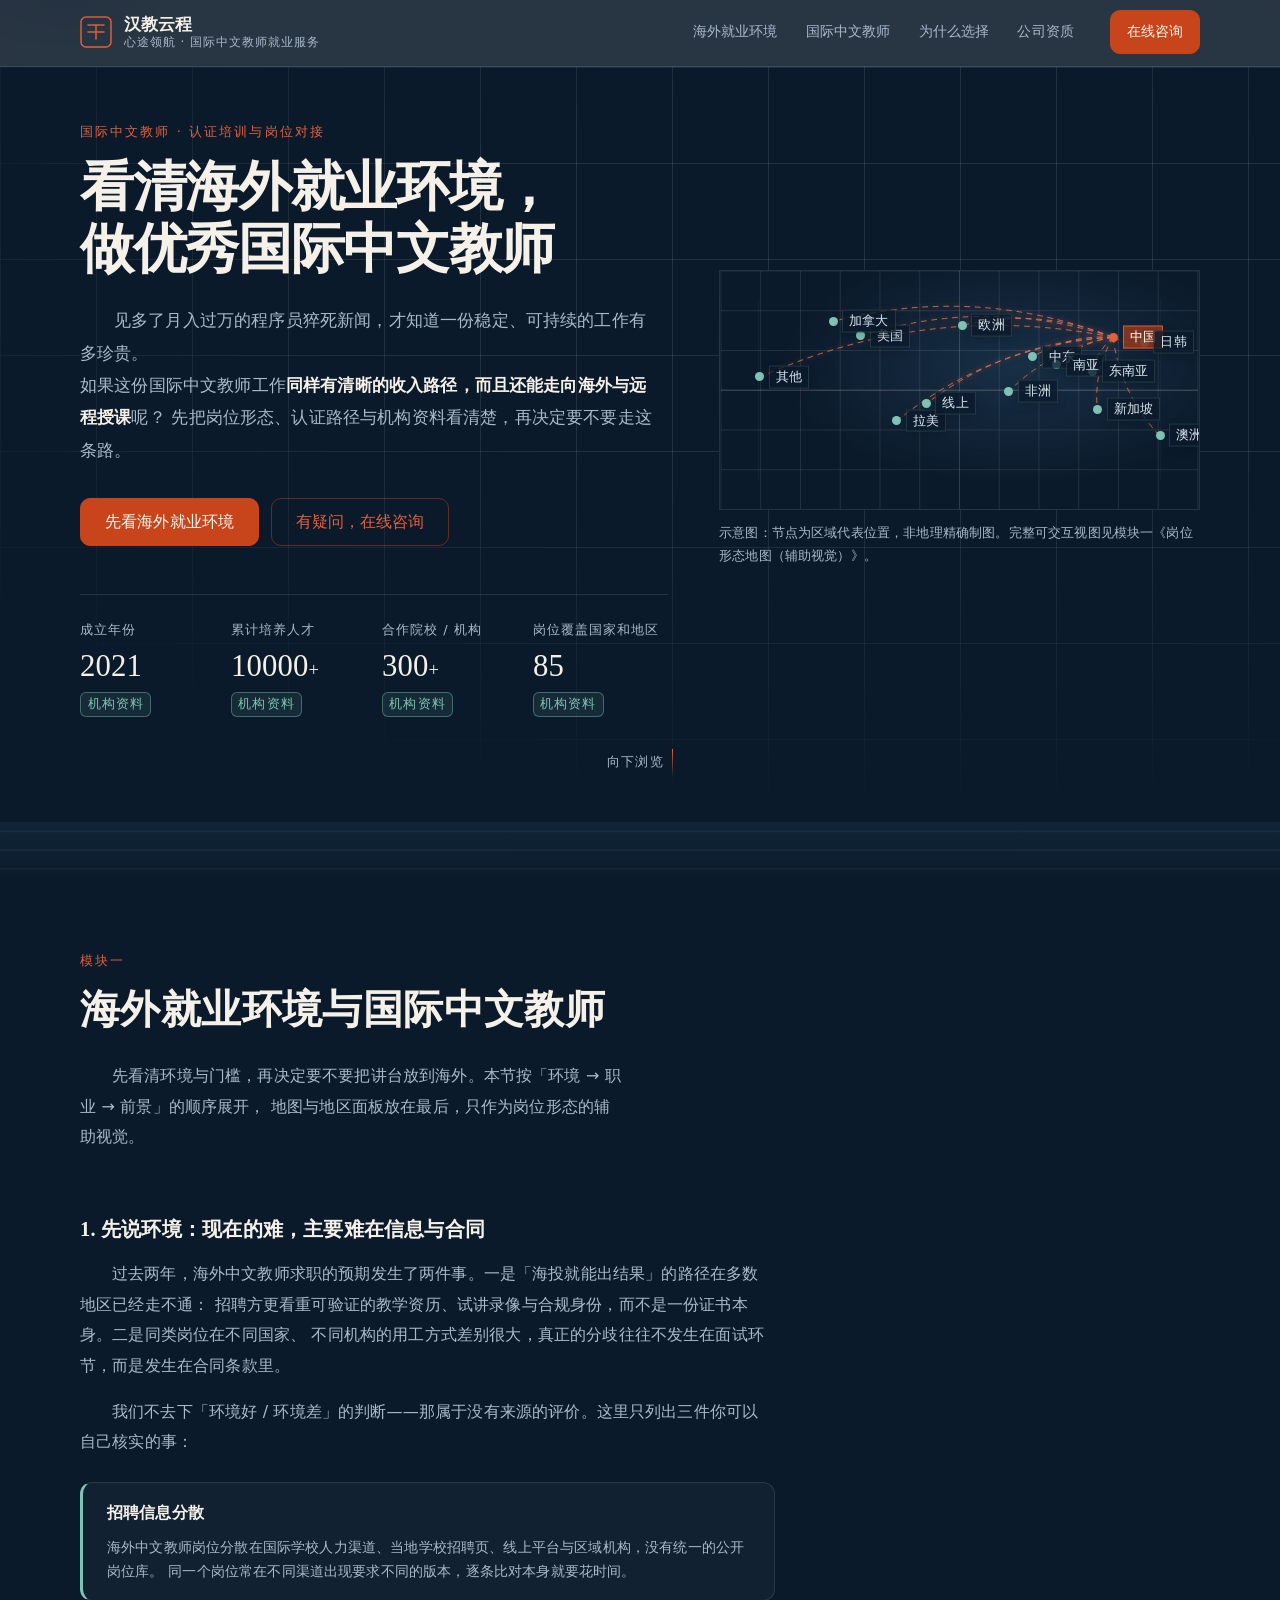
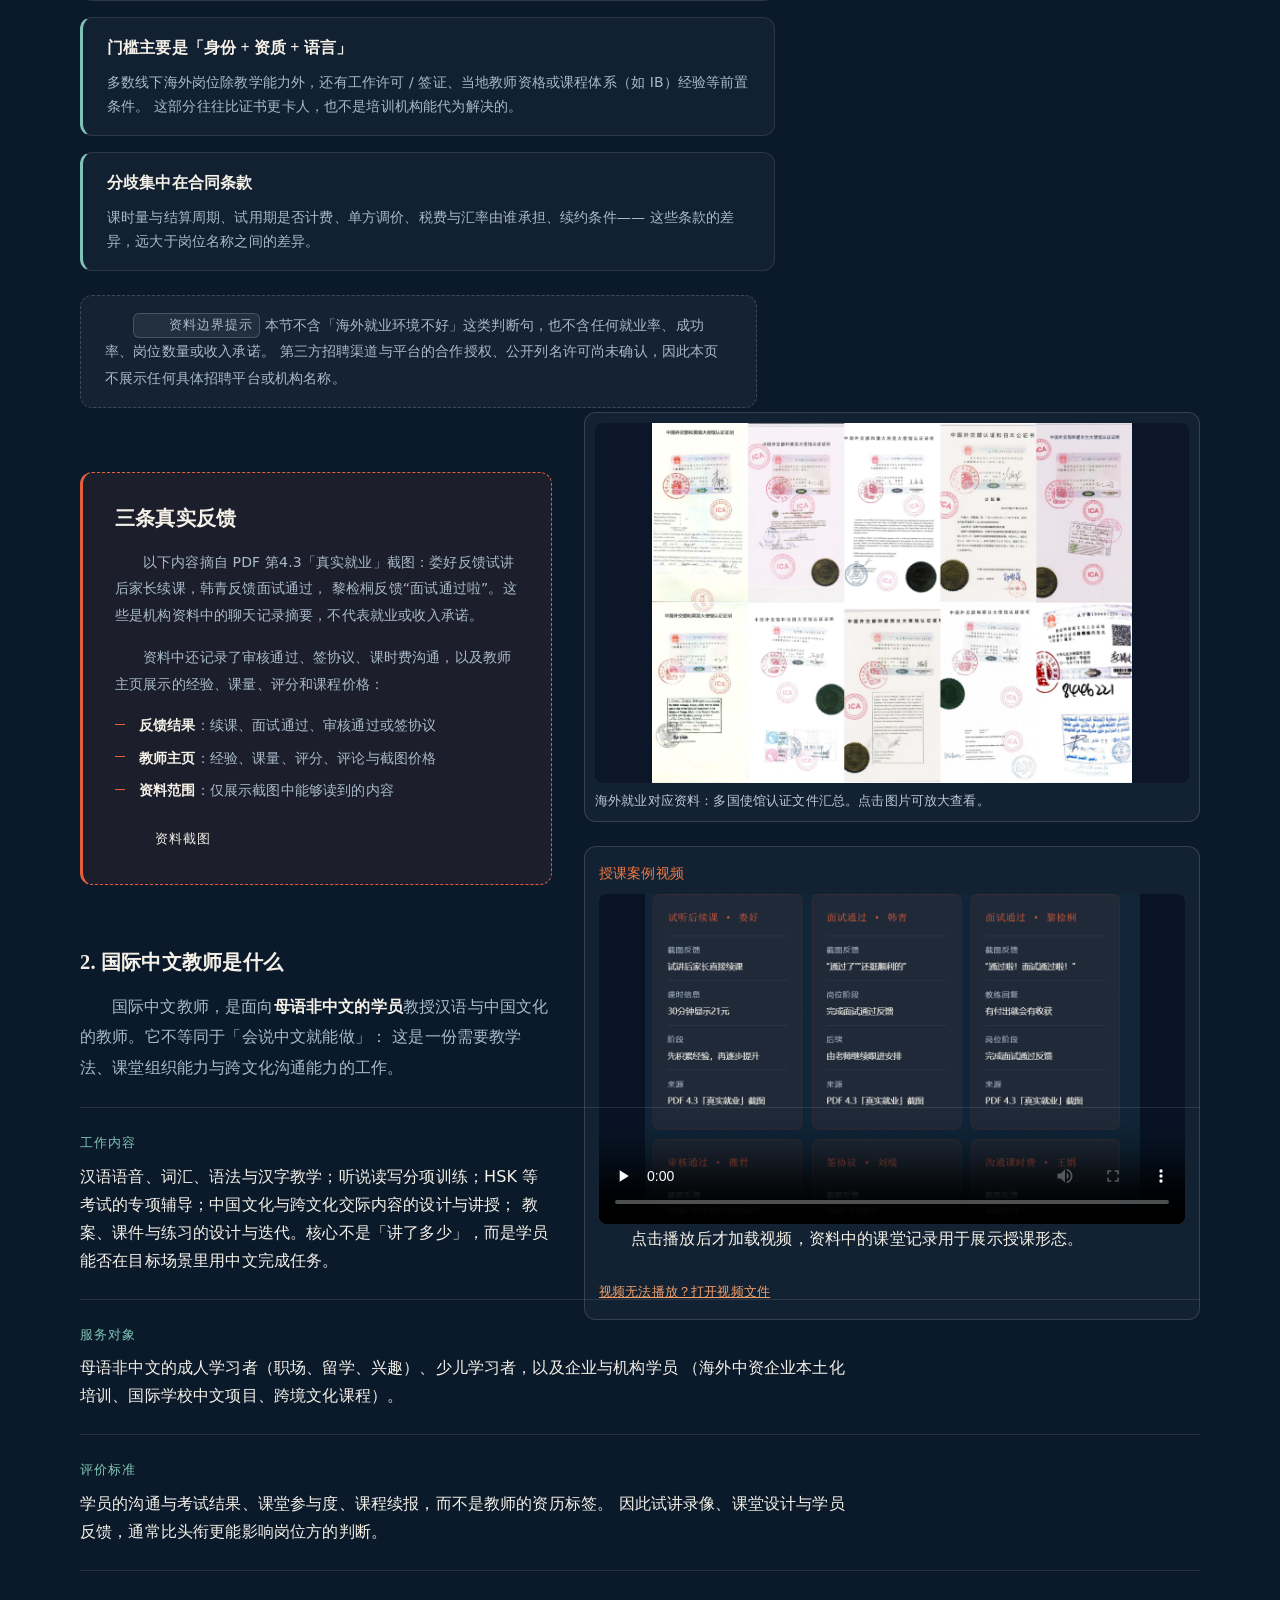
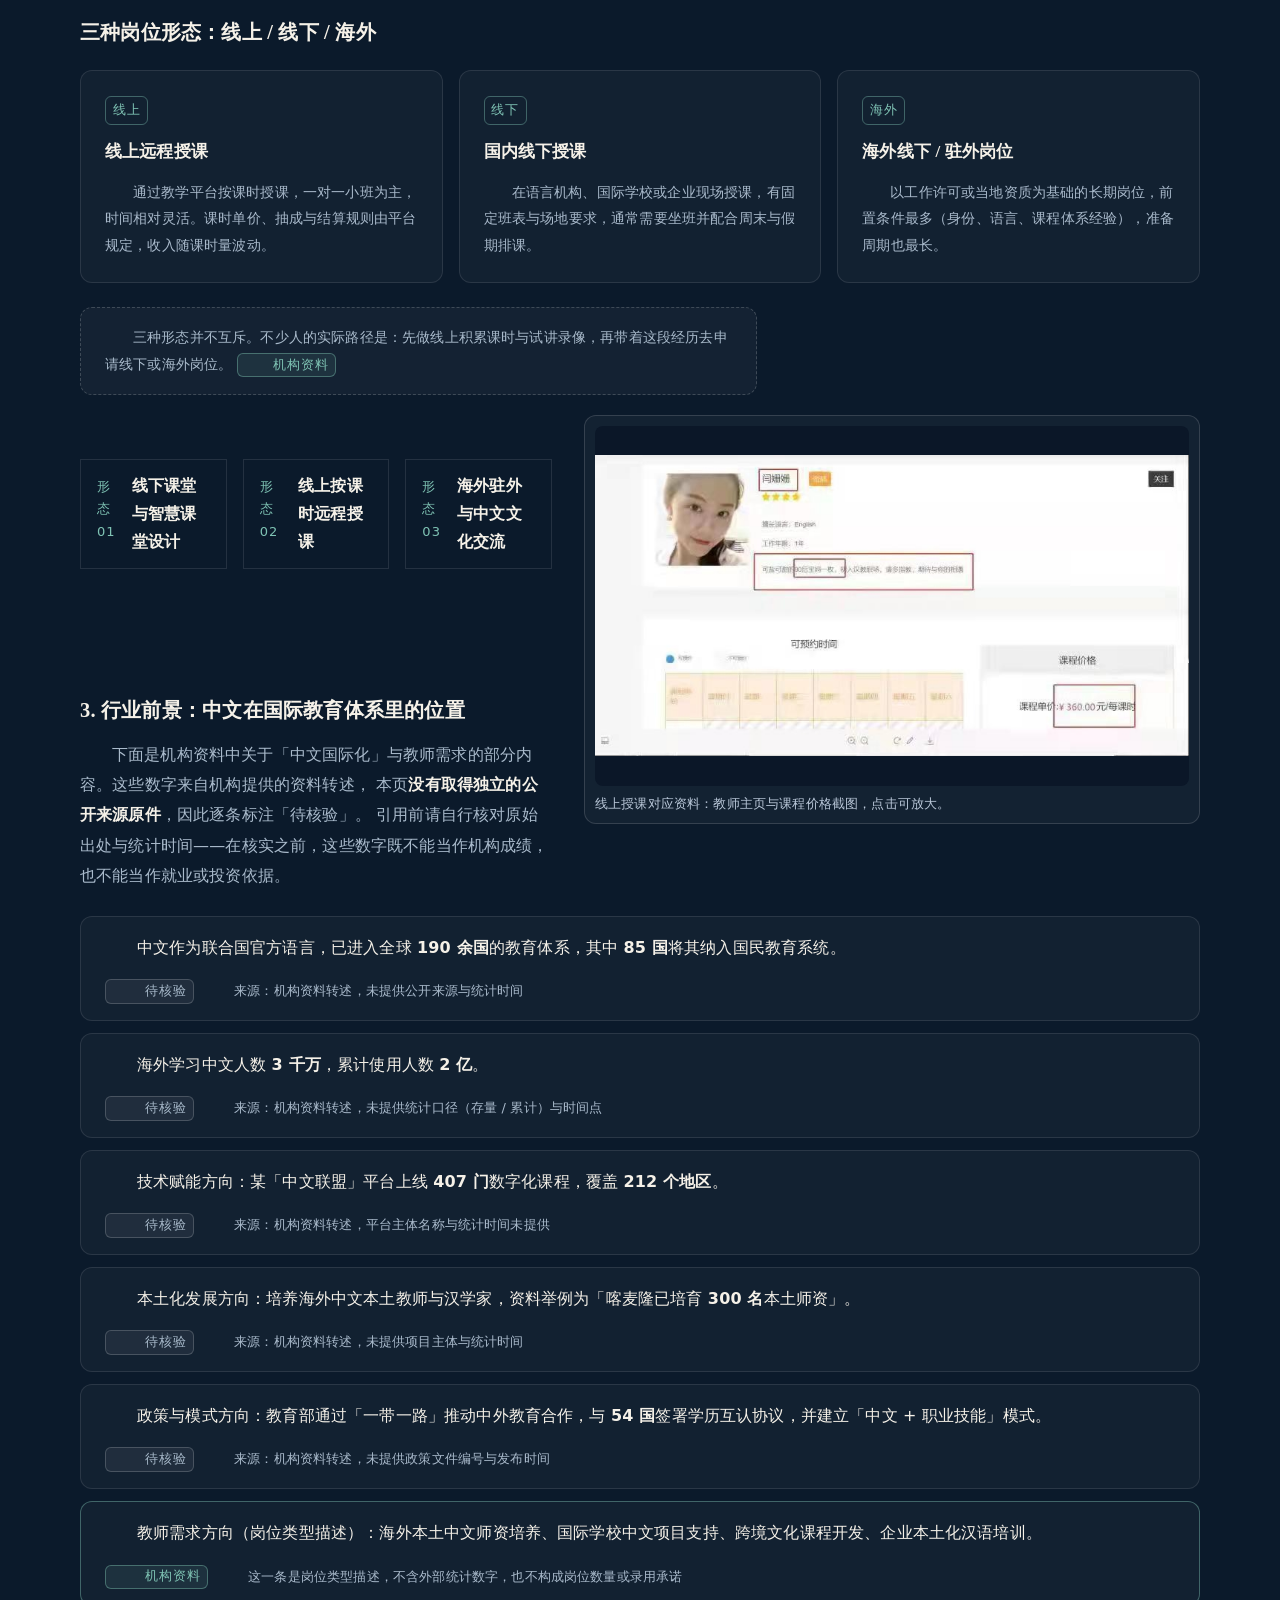
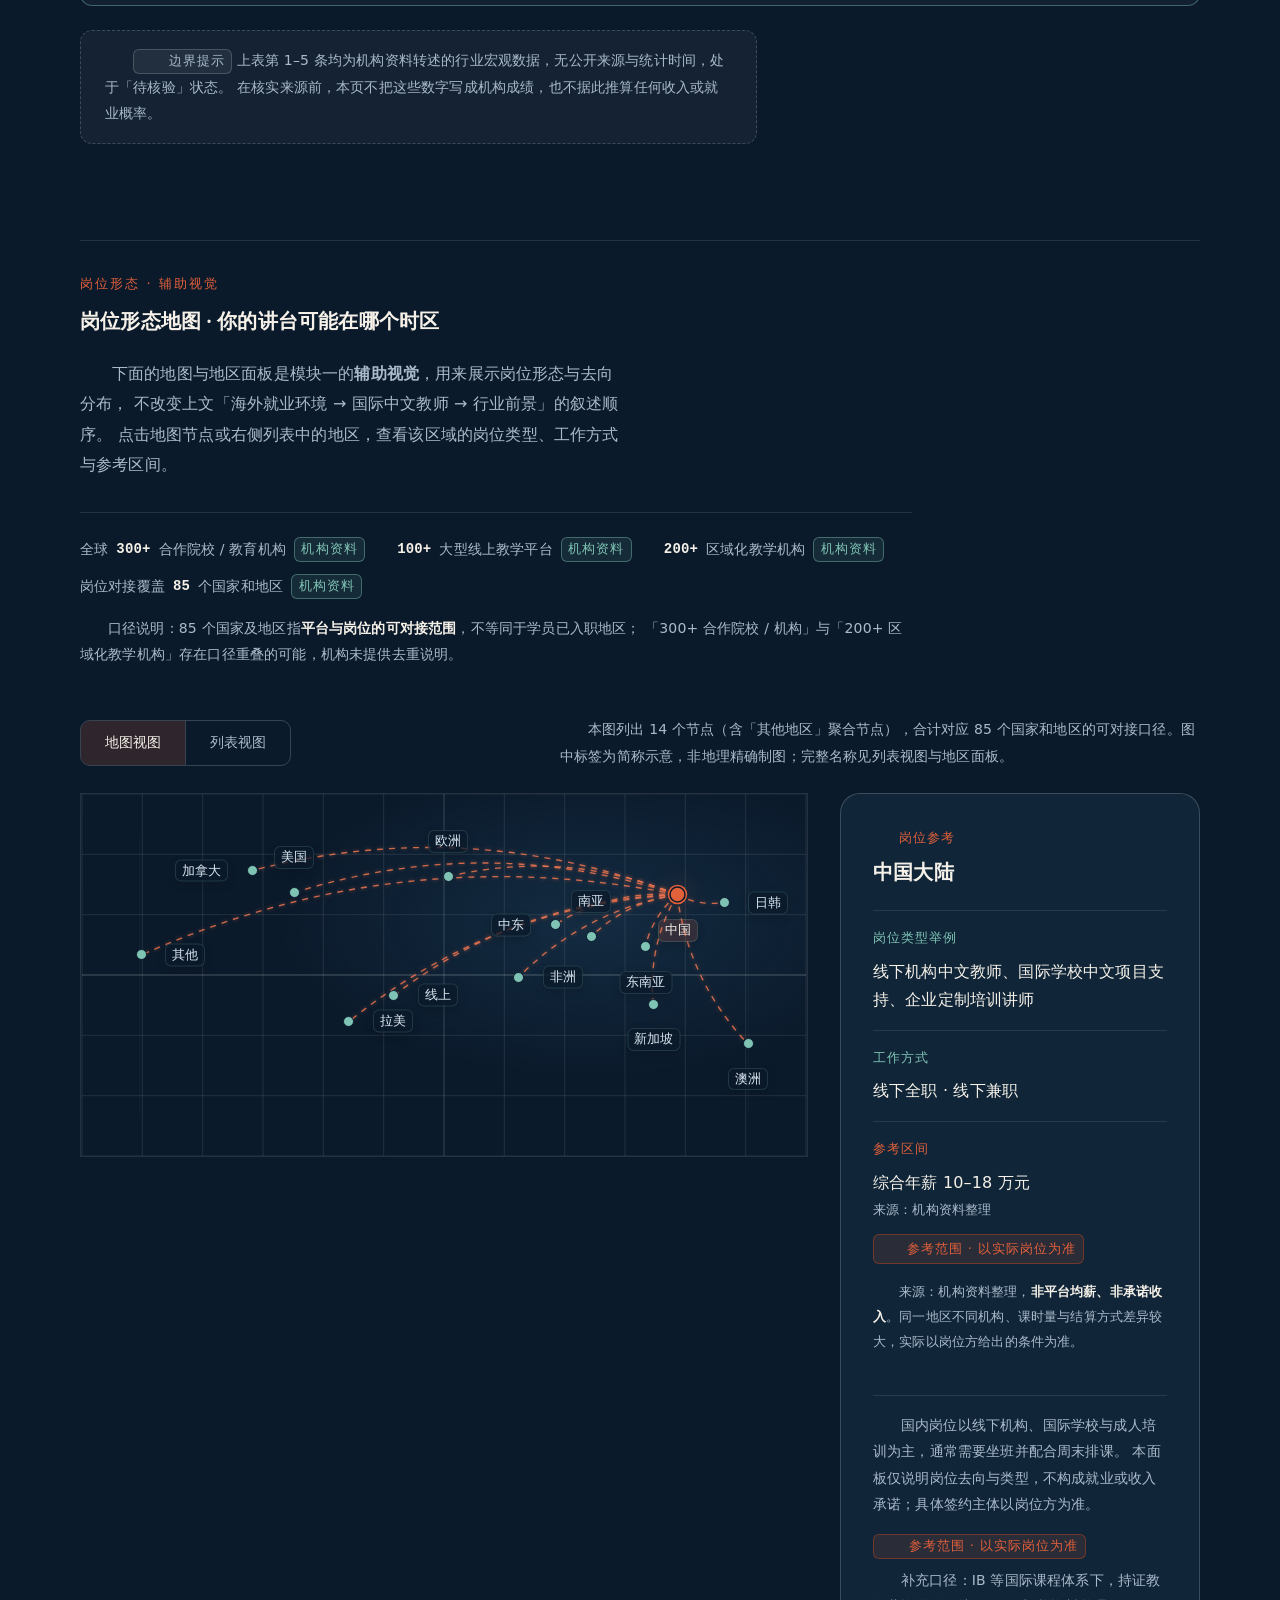
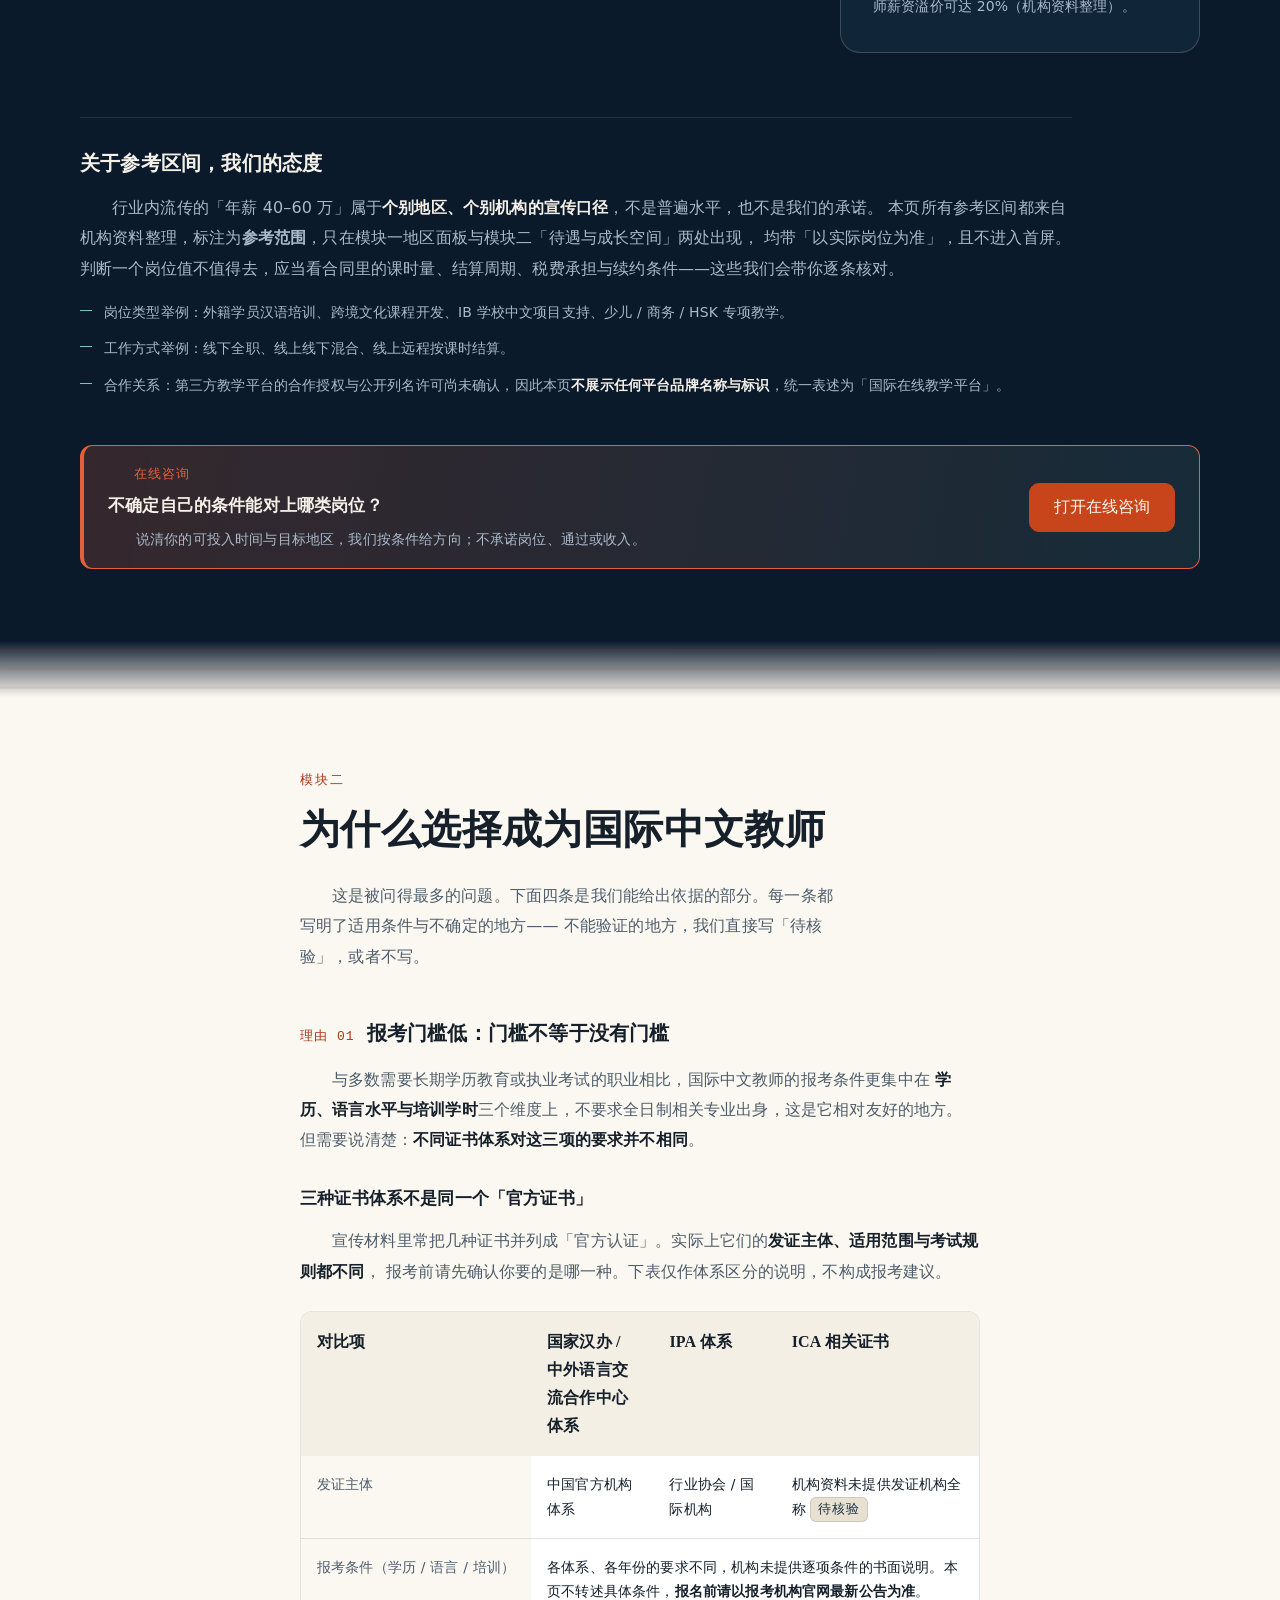
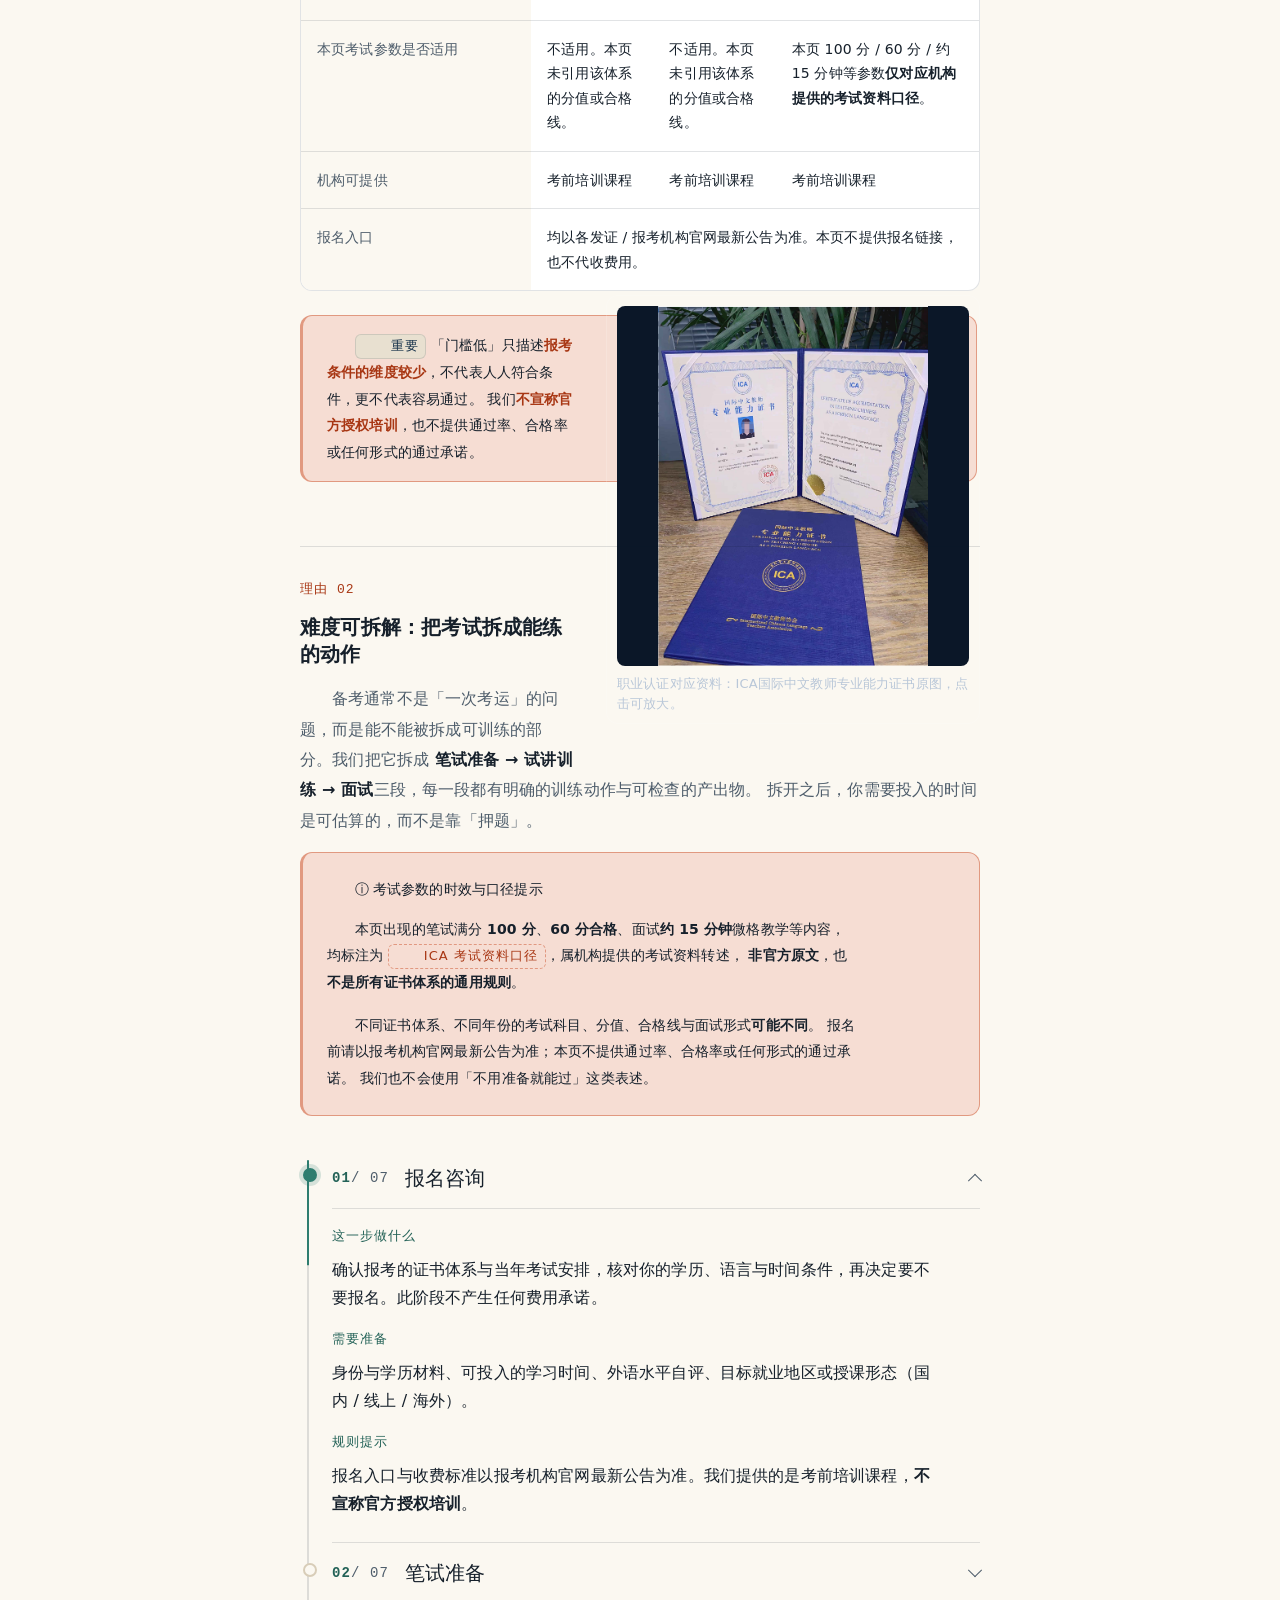
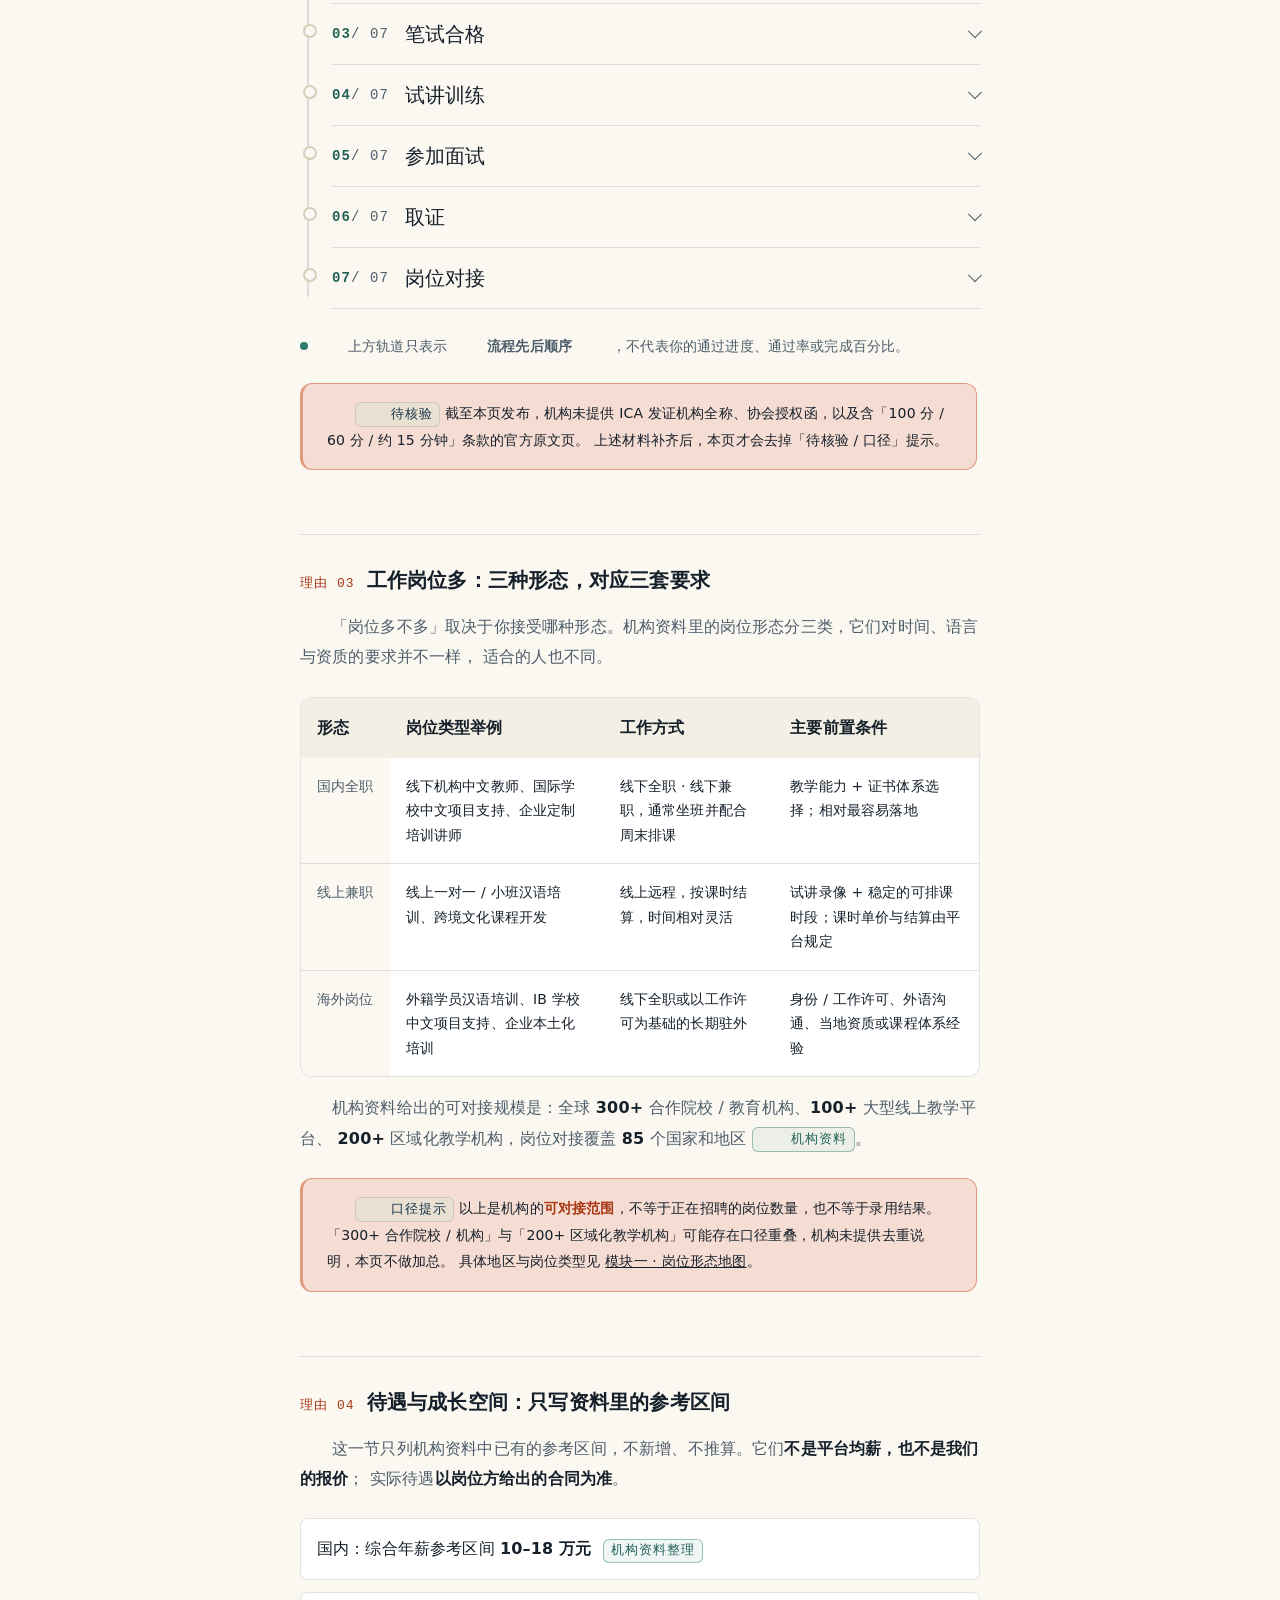
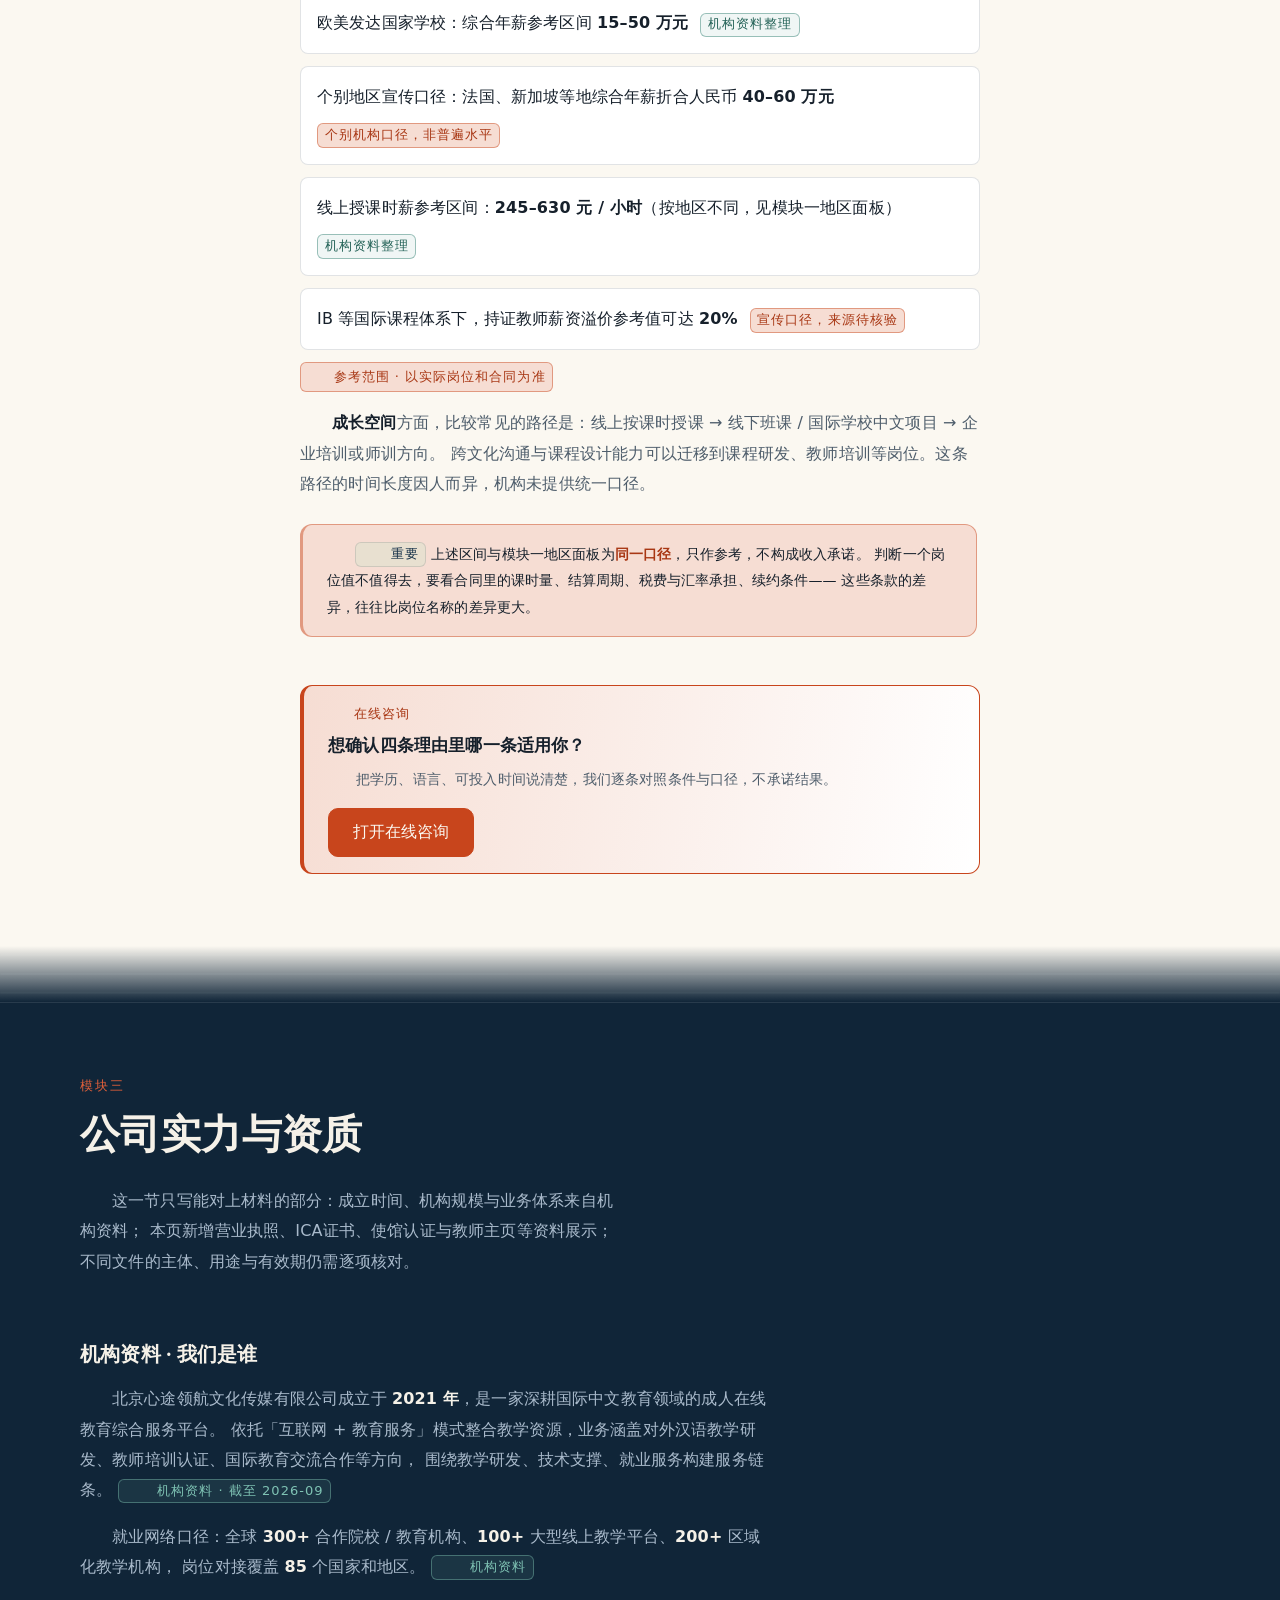
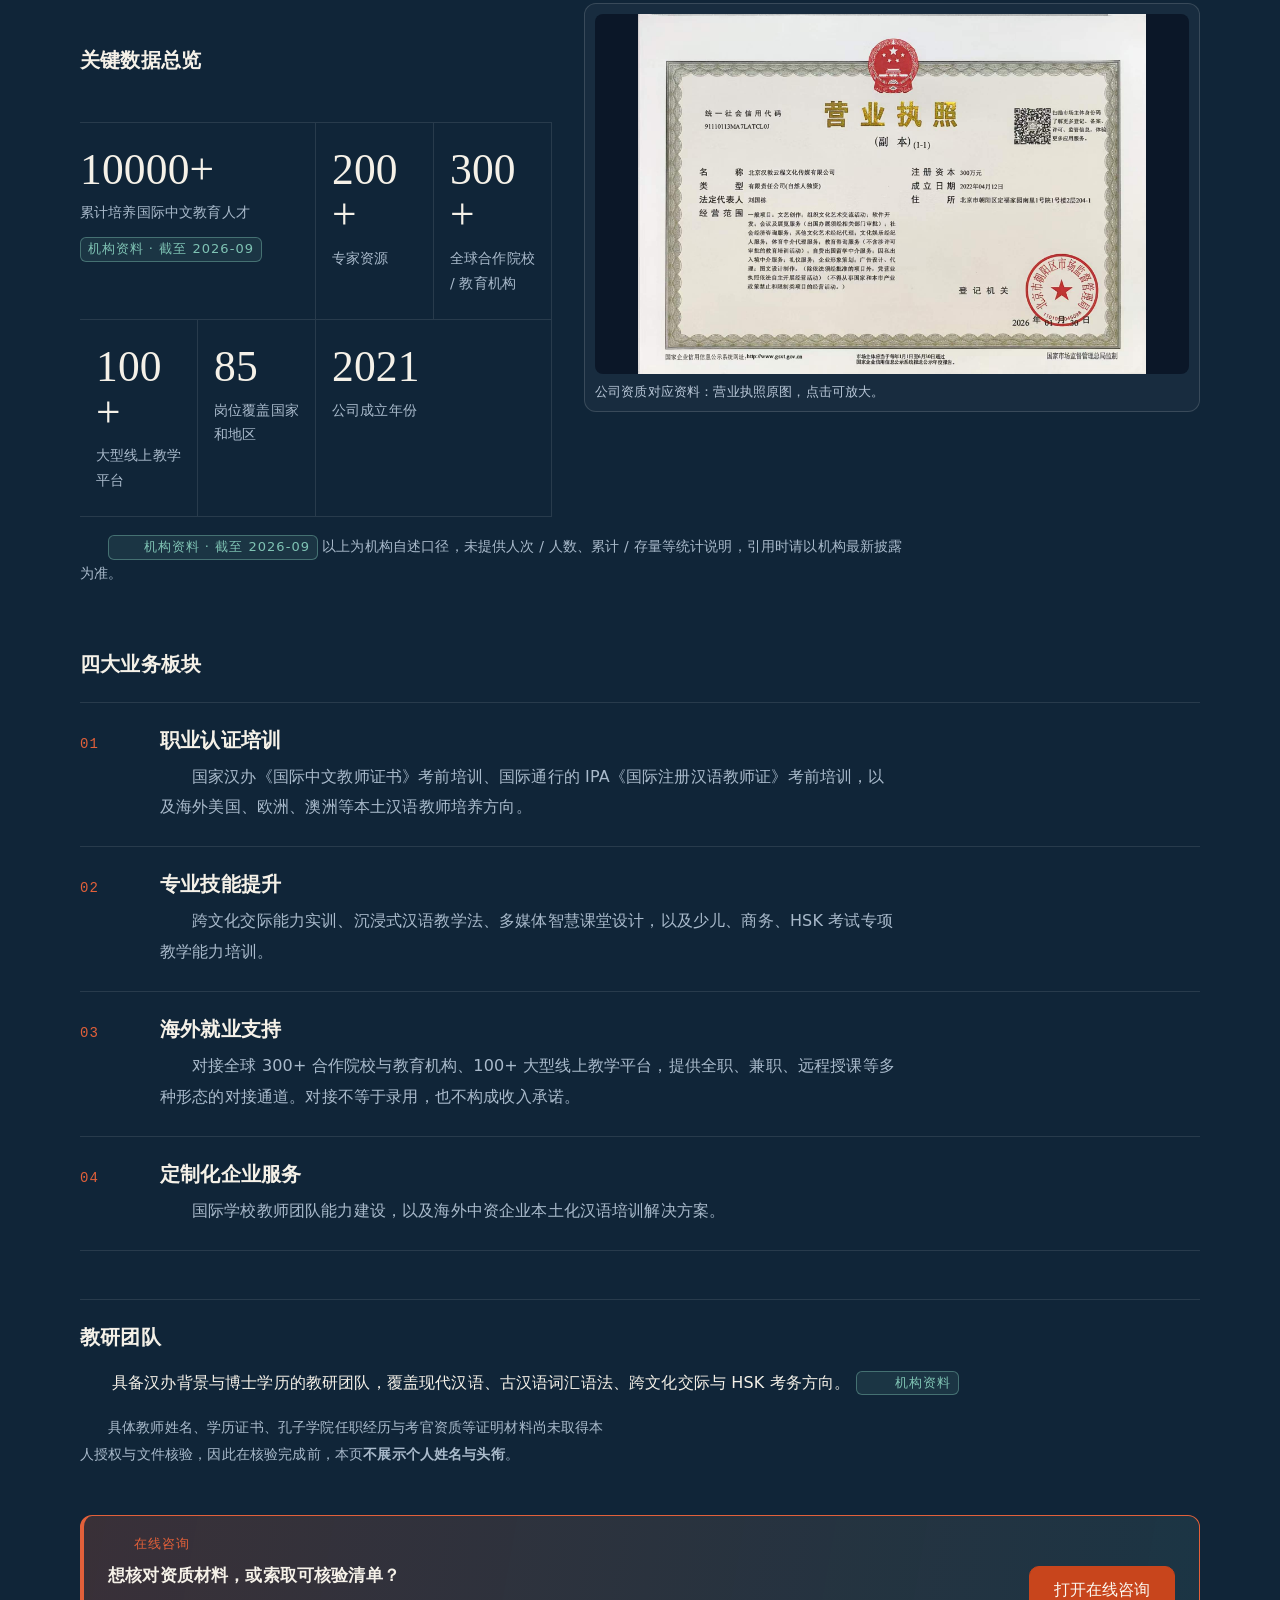
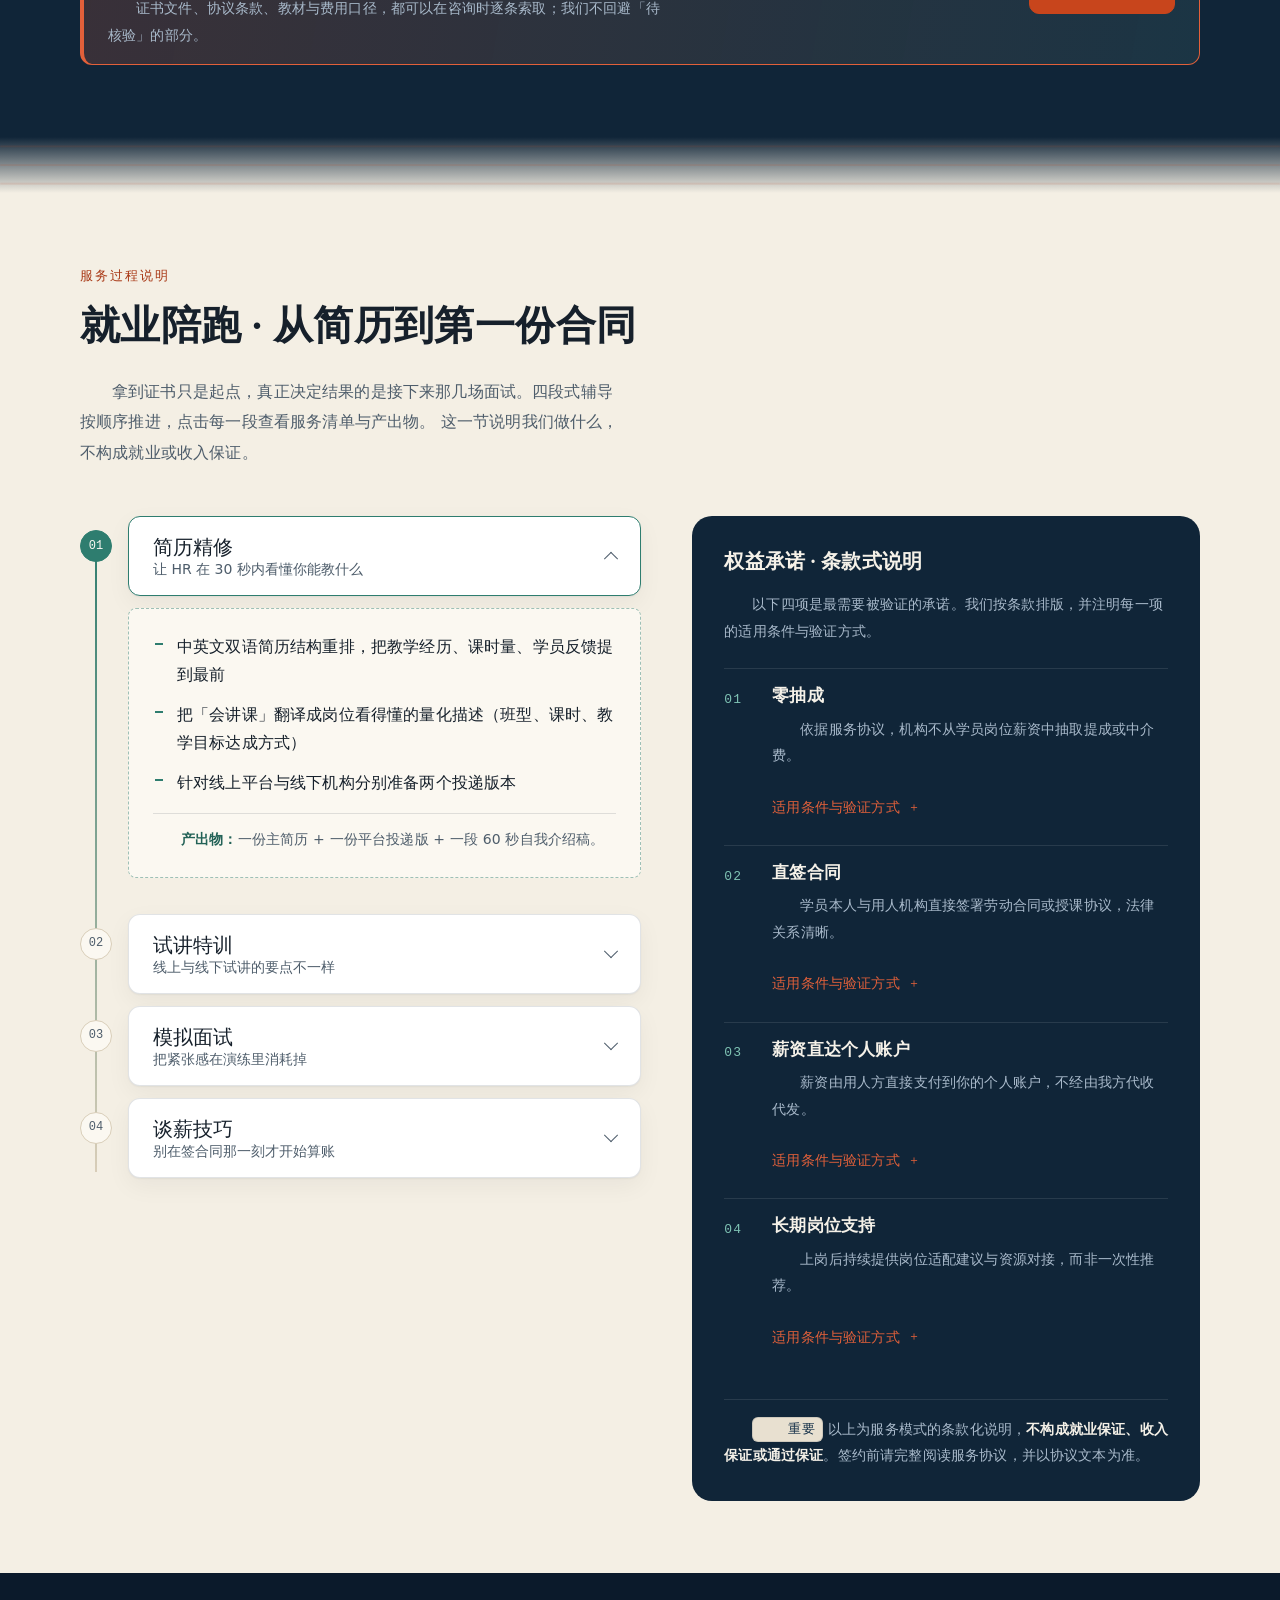
==== commit f4c2b36e: "Prevent video preload from blocking page" ====
--- a/index.html
+++ b/index.html
@@ -159,7 +159,7 @@
       </div>
 
       <div class="topic-proof"><figure><a href="assets/资料/使馆认证.jpg" target="_blank" rel="noopener"><img src="assets/资料/使馆认证.jpg" alt="多国使馆认证文件，点击放大" loading="lazy"></a><figcaption>海外就业对应资料：多国使馆认证文件汇总。点击图片可放大查看。</figcaption></figure></div>
-      <div class="topic-video"><p class="topic-video__label">授课案例视频</p><video controls playsinline preload="metadata" poster="assets/资料/就业反馈.png"><source src="assets/teaching-case.mp4" type="video/mp4">当前浏览器不支持视频播放，请下载后观看。</video><p>资料中的课堂记录，用于展示授课形态。</p><a class="video-download" href="assets/teaching-case.mp4" target="_blank" rel="noopener">视频无法播放？打开视频文件</a></div>
+      <div class="topic-video"><p class="topic-video__label">授课案例视频</p><video controls playsinline preload="none" poster="assets/资料/就业反馈.png"><source src="assets/teaching-case.mp4" type="video/mp4">当前浏览器不支持视频播放，请下载后观看。</video><p>点击播放后才加载视频，资料中的课堂记录用于展示授课形态。</p><a class="video-download" href="assets/teaching-case.mp4" target="_blank" rel="noopener">视频无法播放？打开视频文件</a></div>
 
       <!-- 1.2 资料截图案例入口 -->
       <div class="case-entry" id="caseEntry" role="note" aria-labelledby="caseEntryTitle">
@@ -983,7 +983,7 @@
         <div class="case-media" aria-label="授课案例视频与就业反馈资料">
           <div class="case-media__video">
             <p class="case-media__label">授课案例视频</p>
-            <video controls preload="metadata" poster="assets/资料/就业反馈.png">
+            <video controls preload="none" poster="assets/资料/就业反馈.png">
               <source src="assets/teaching-case.mp4" type="video/mp4">
               当前浏览器不支持视频播放。
             </video>
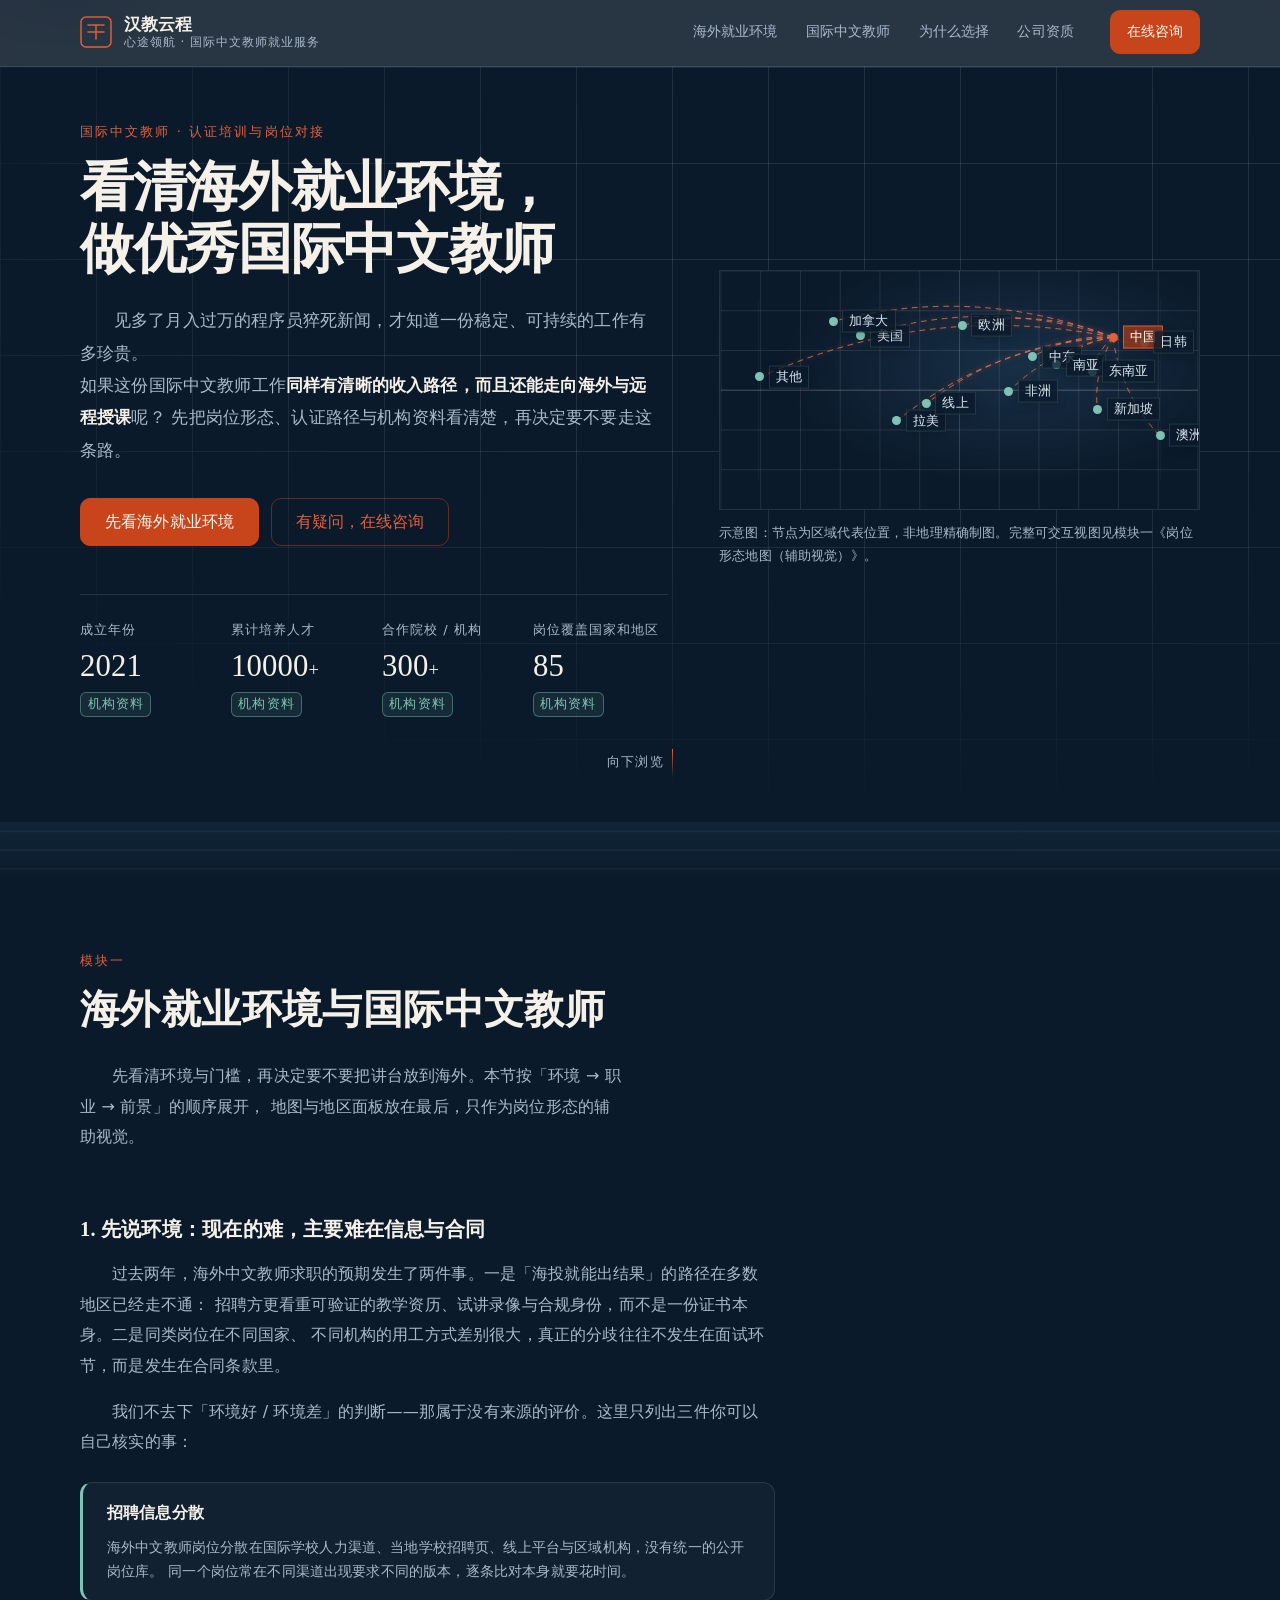
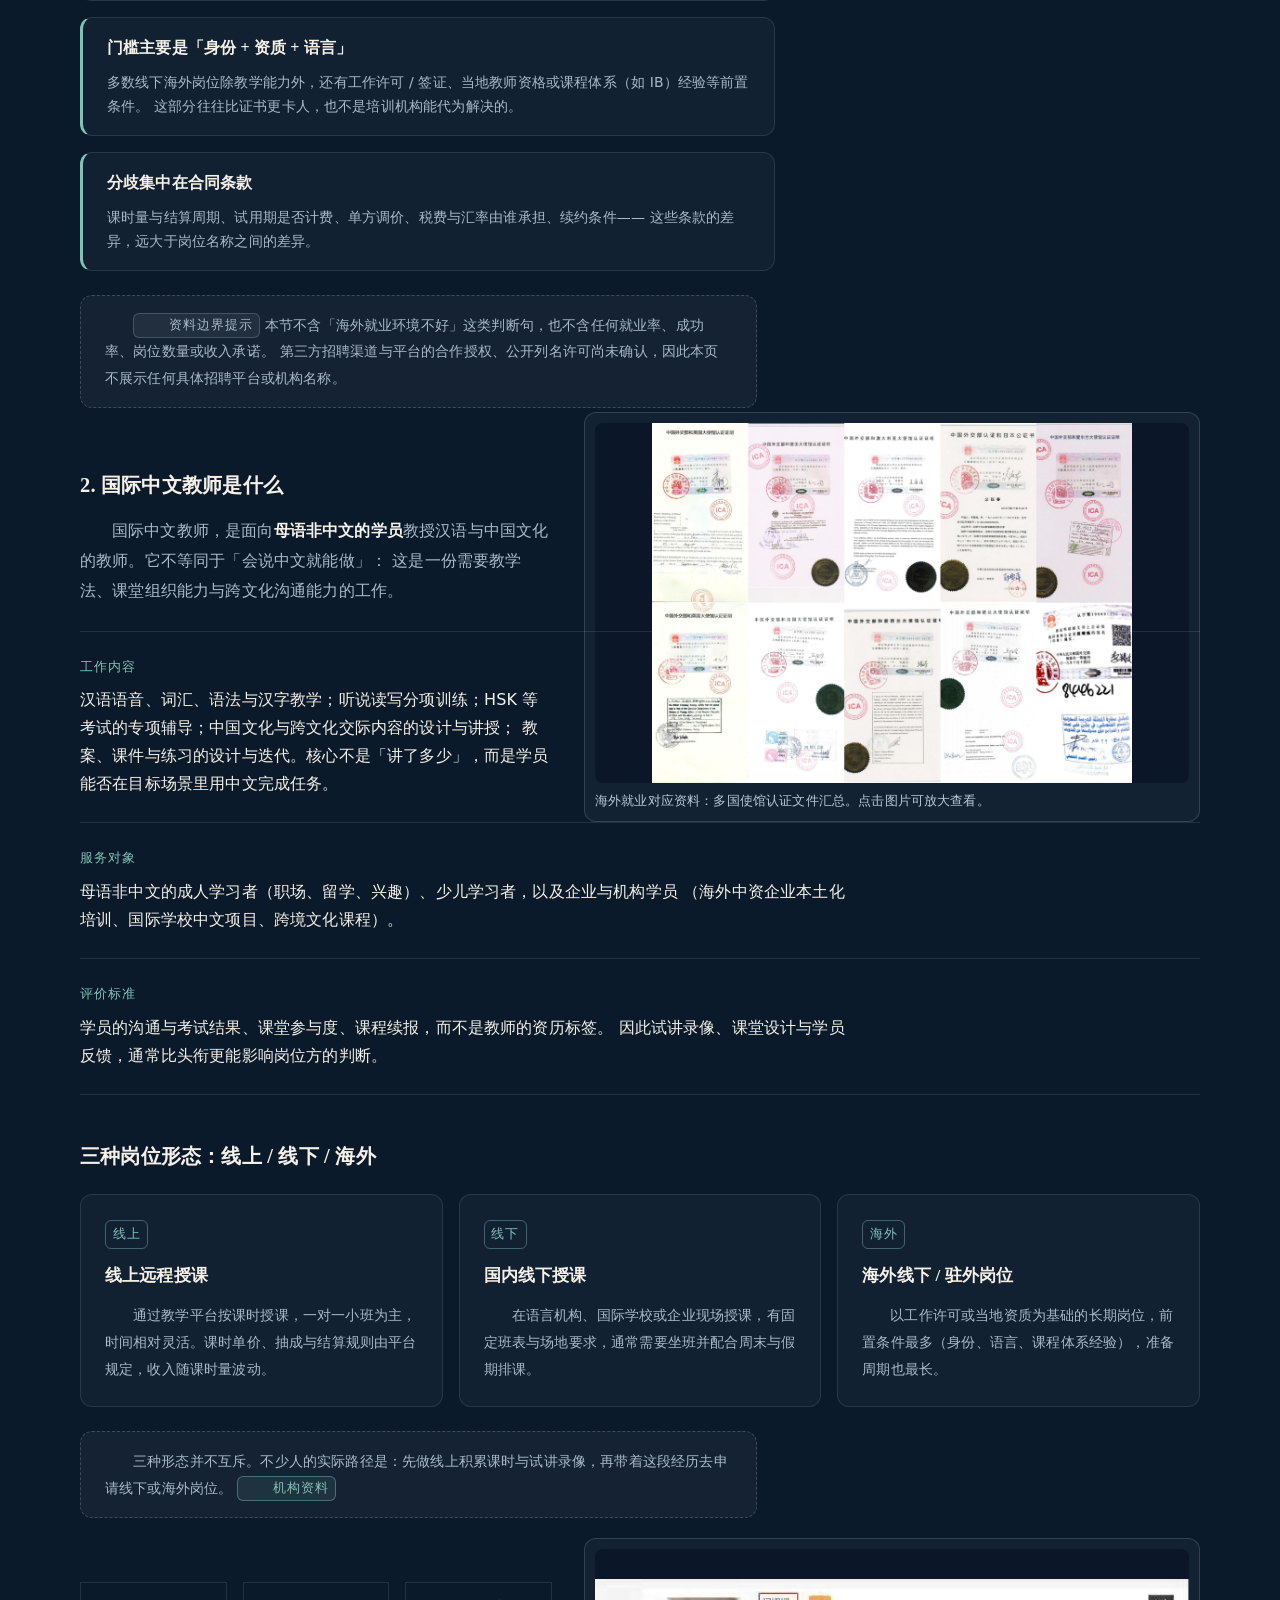
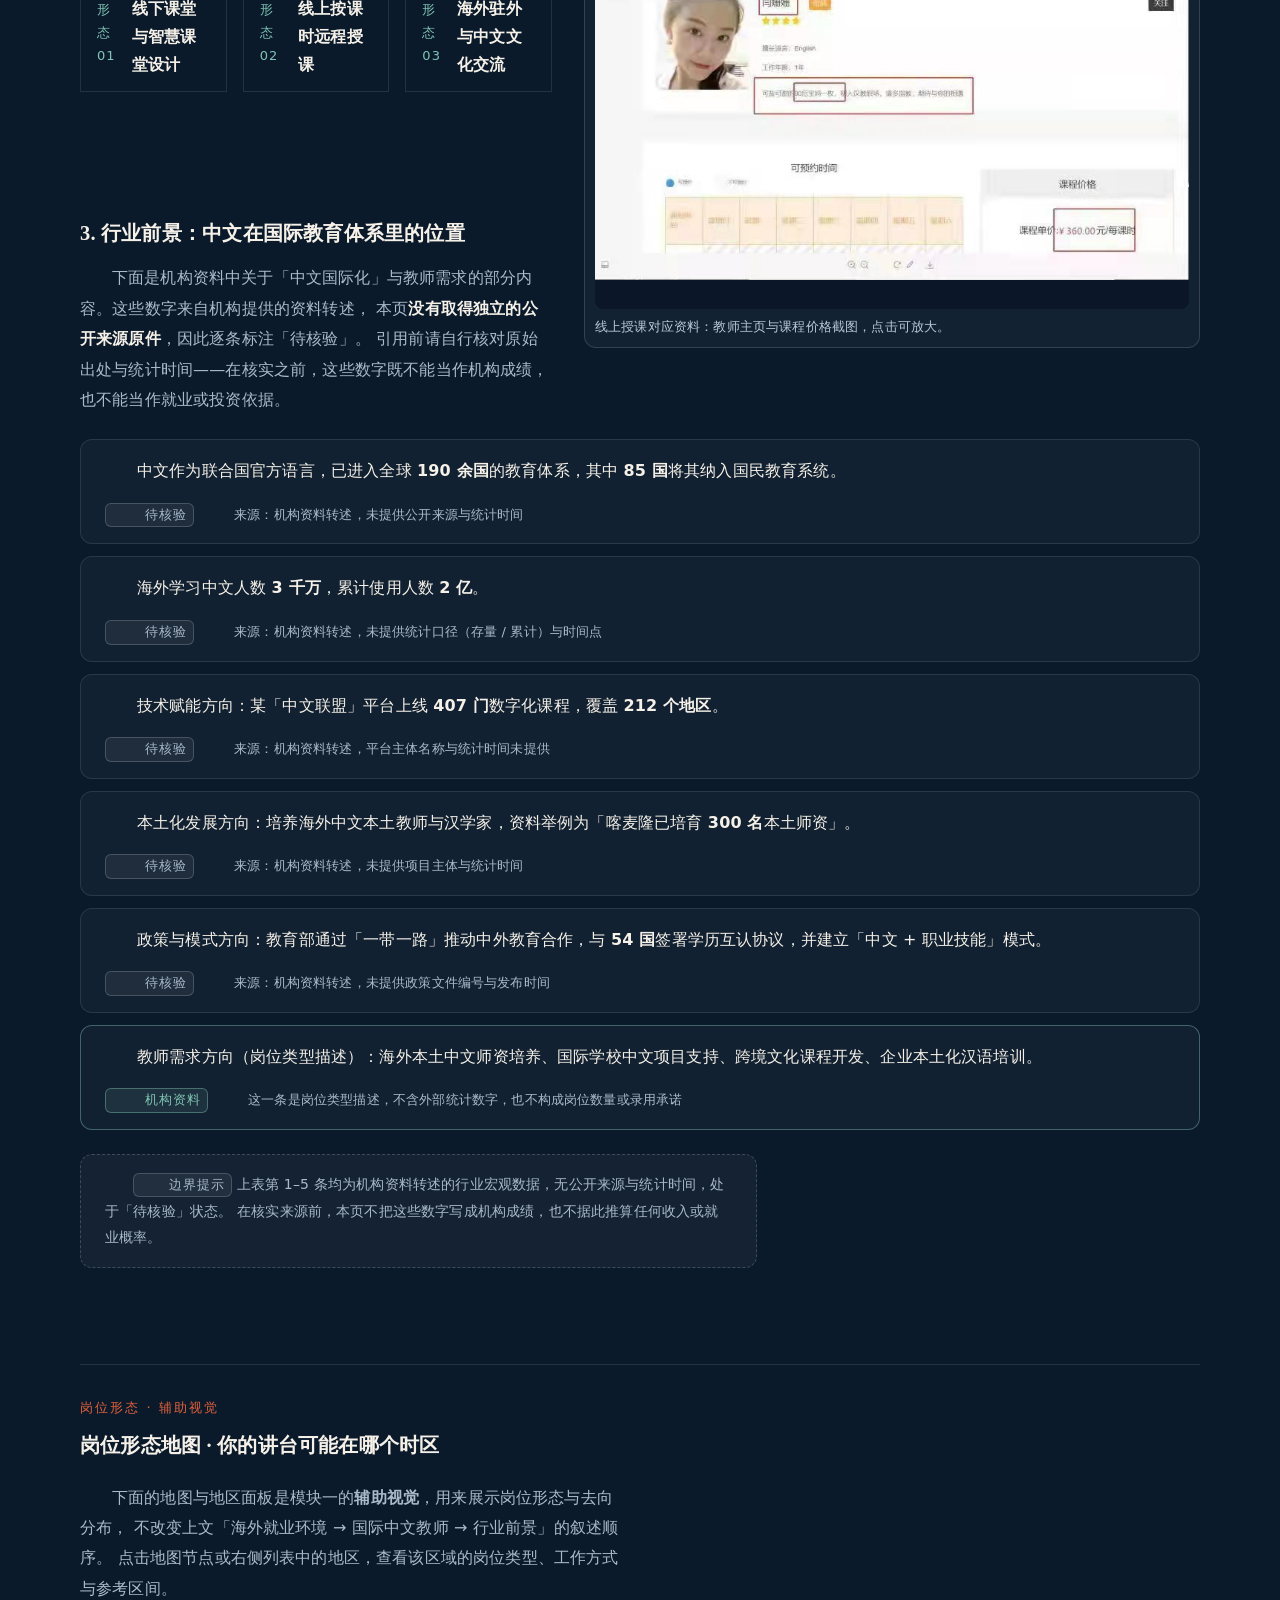
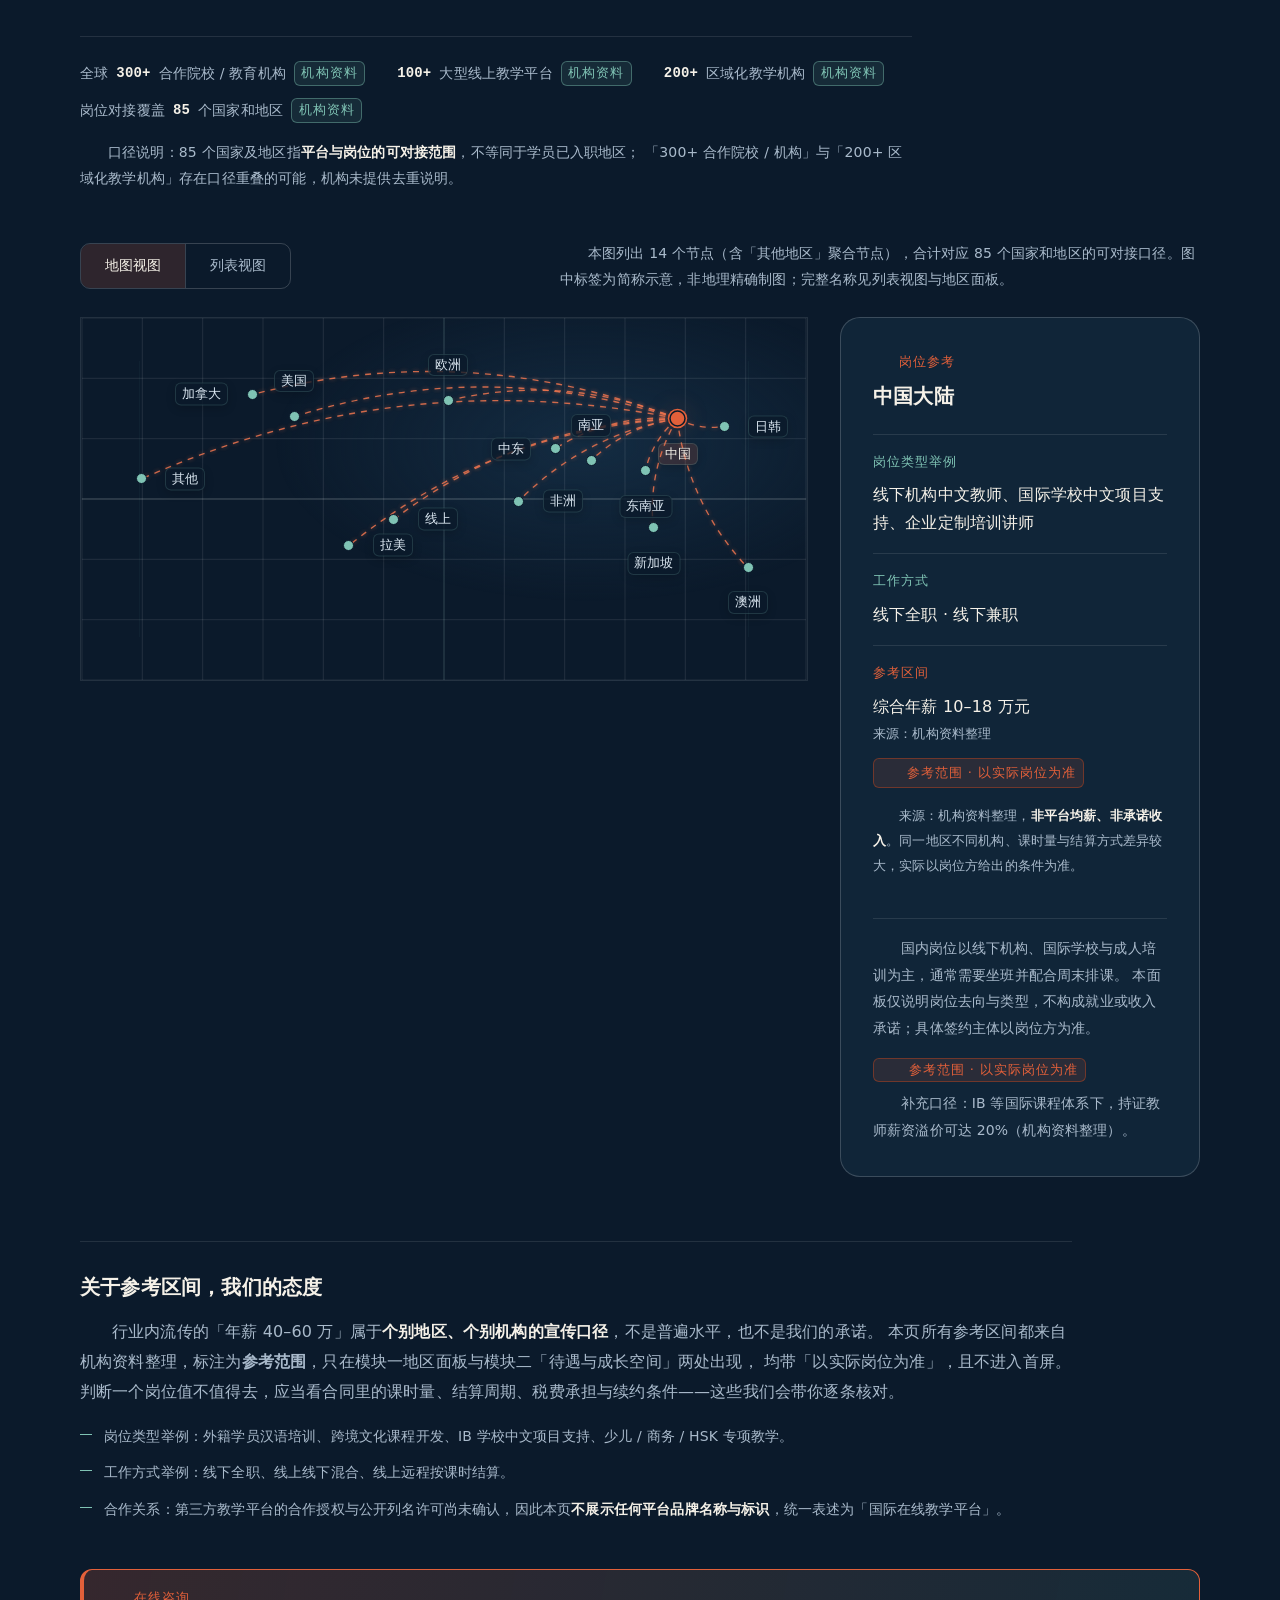
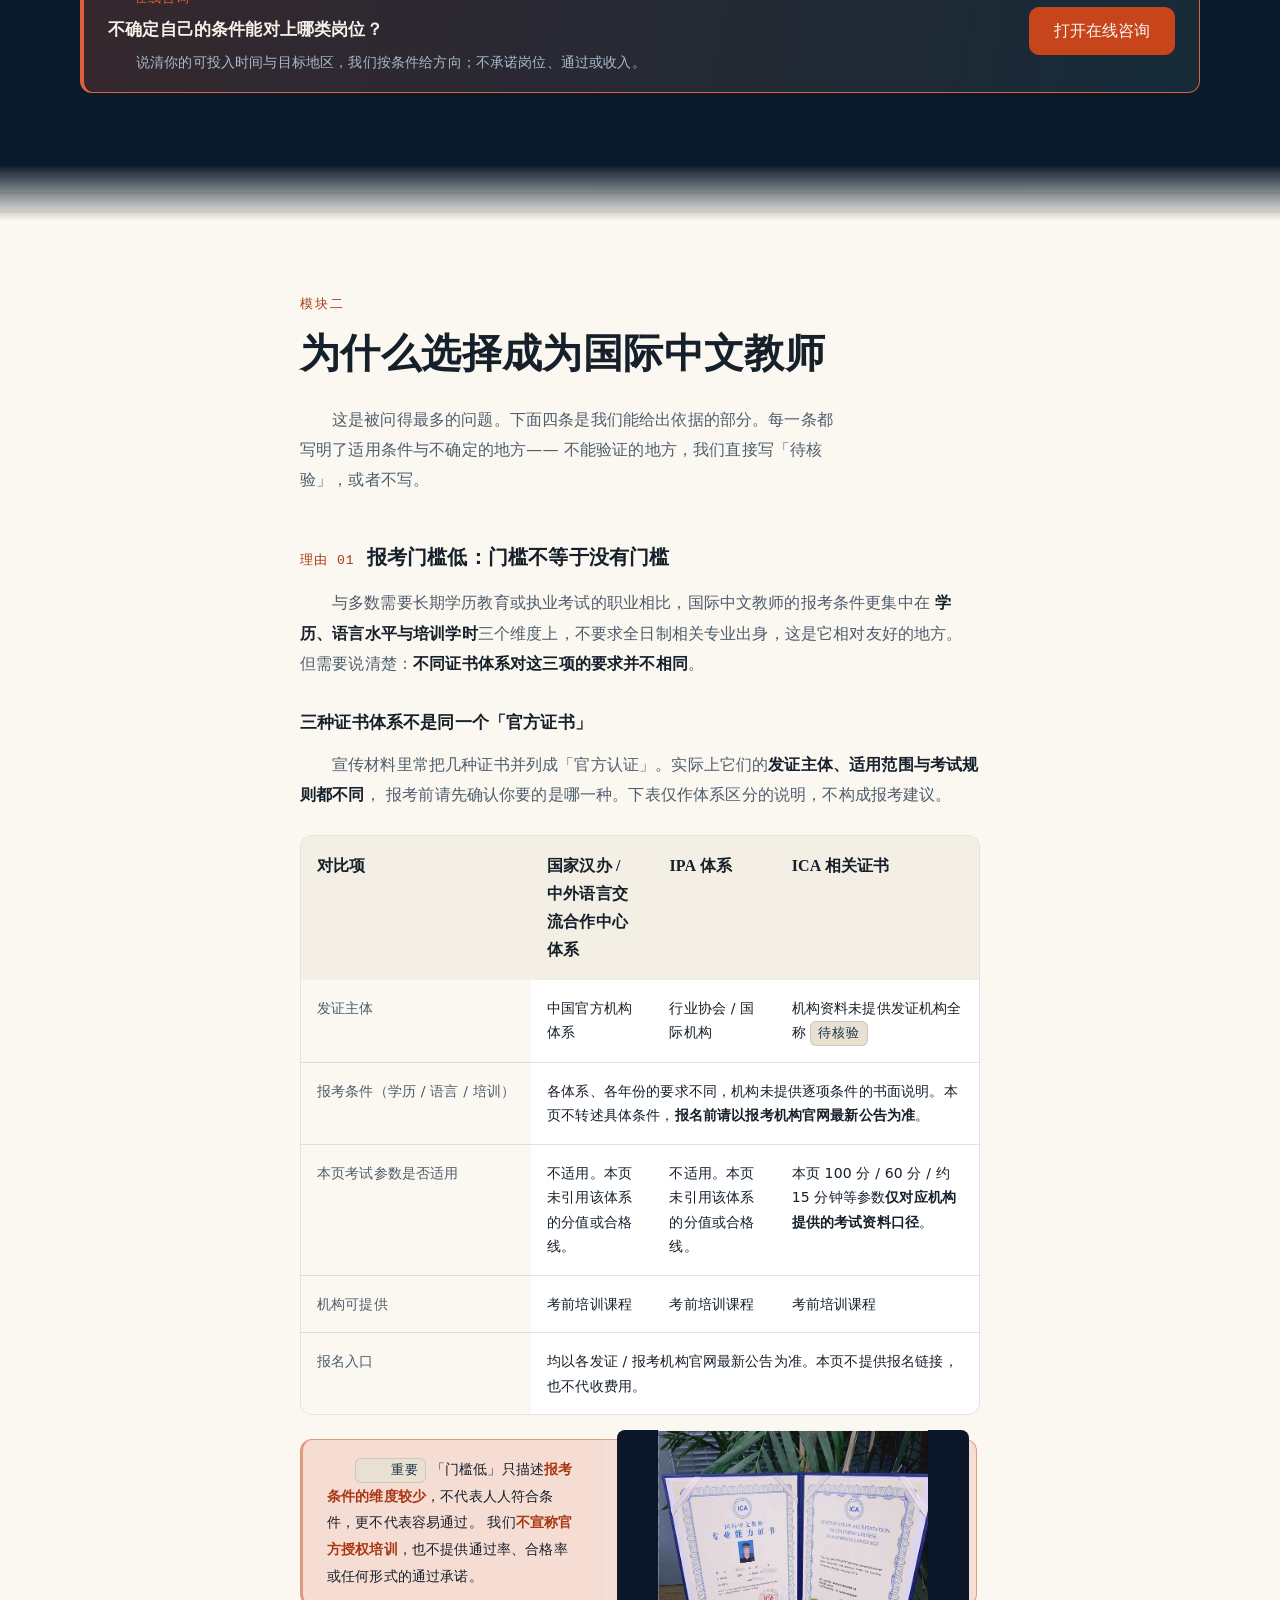
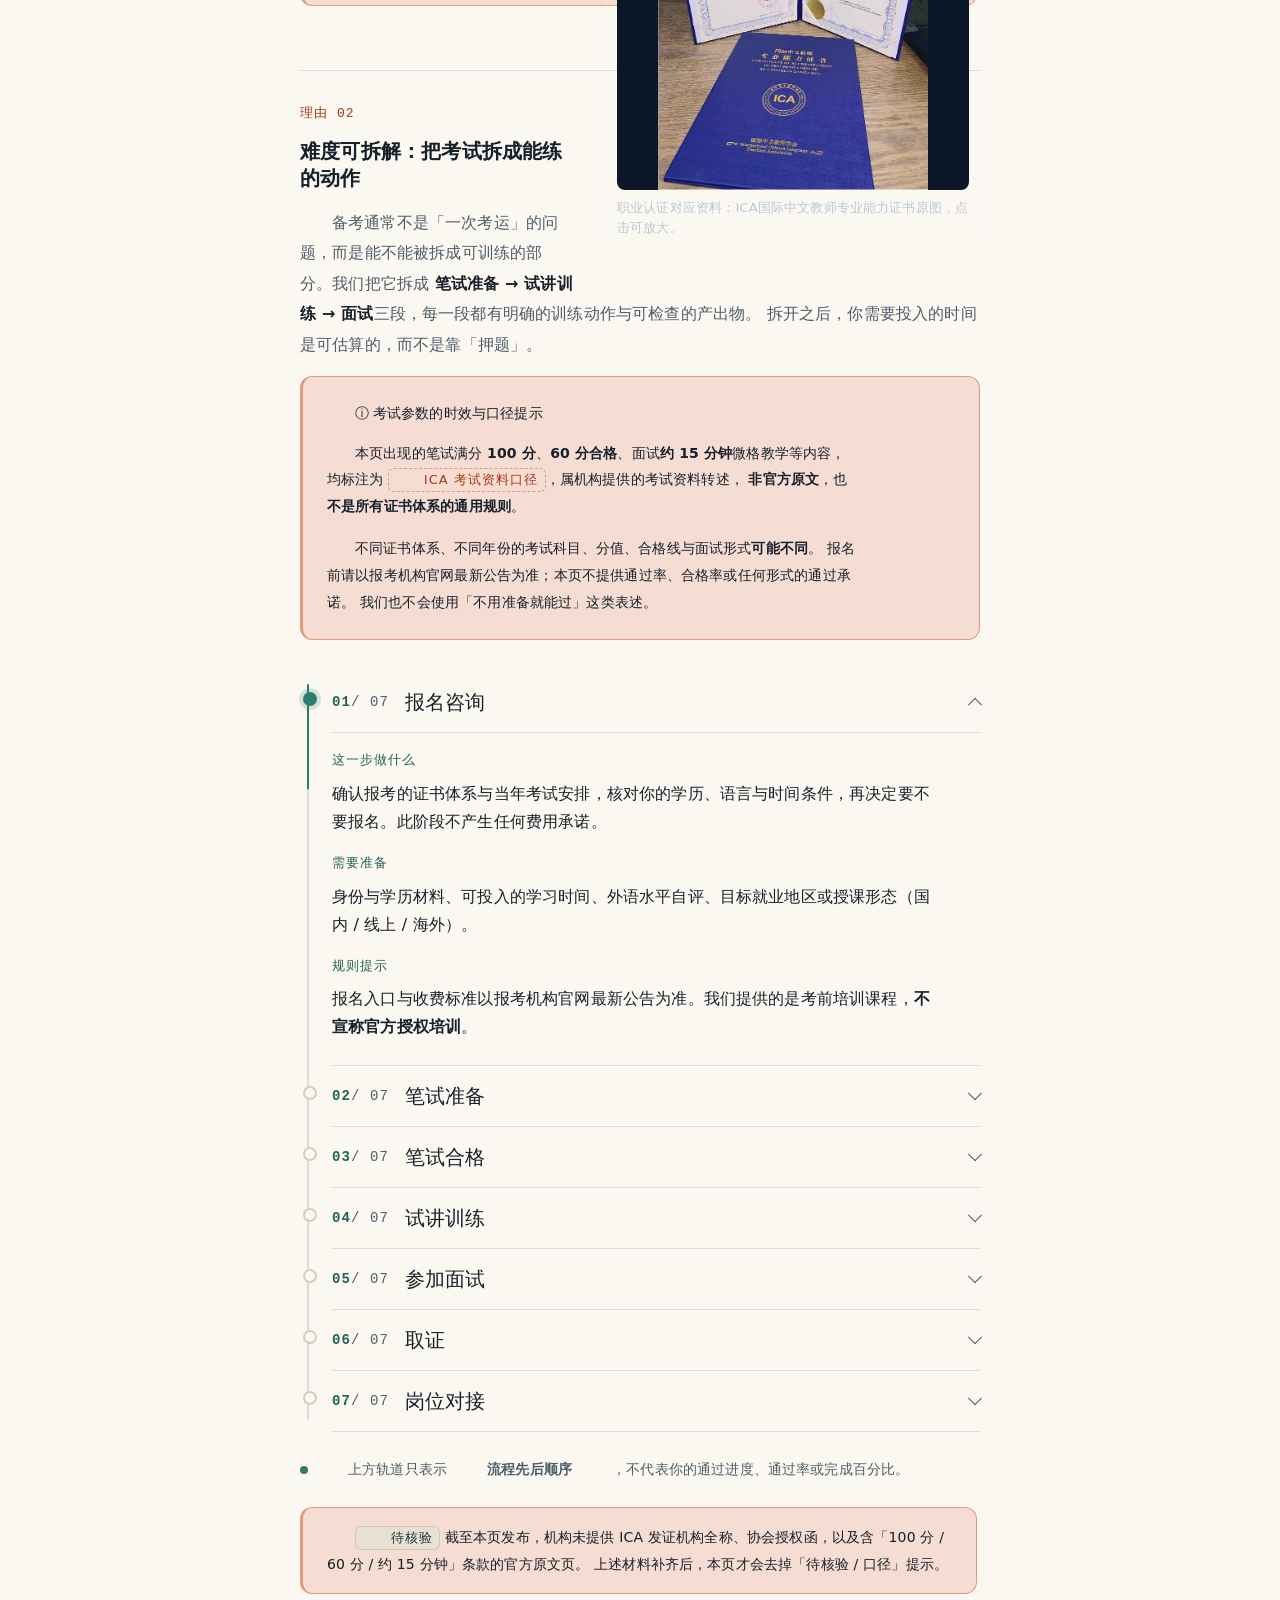
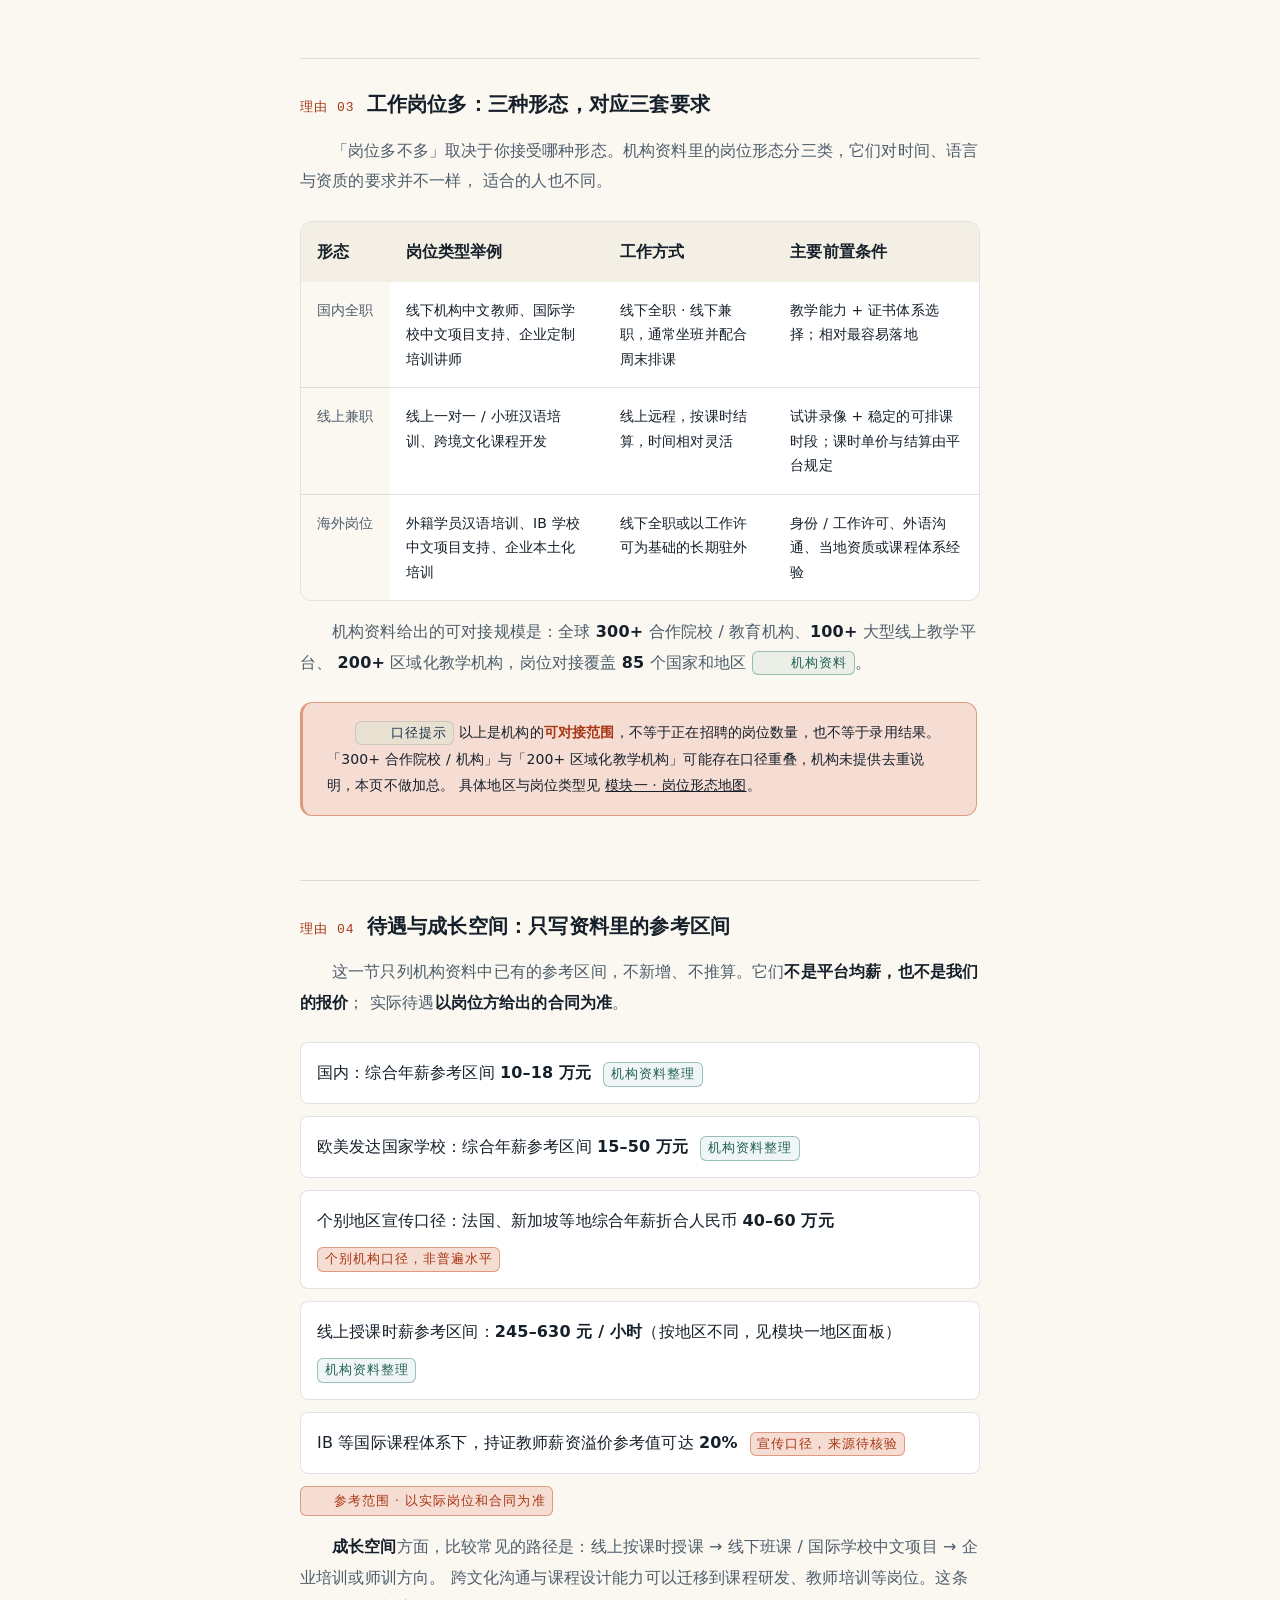
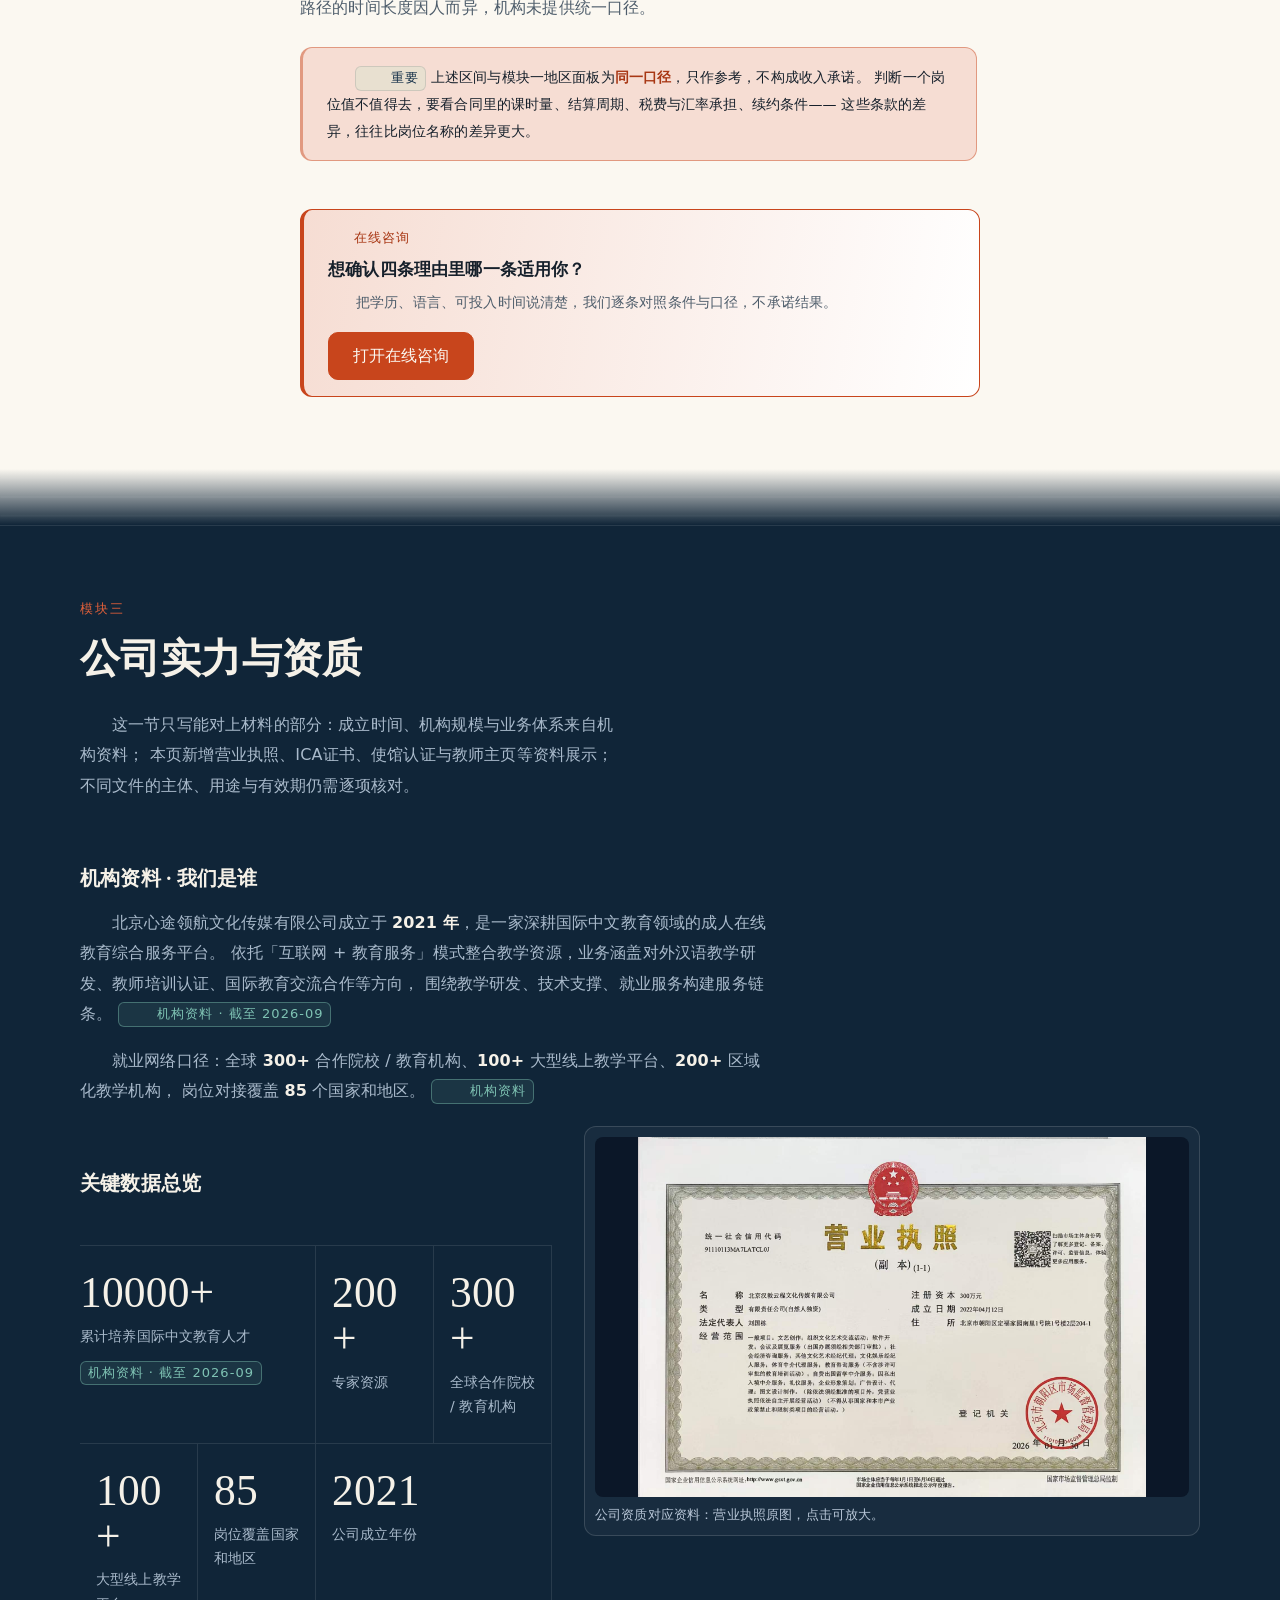
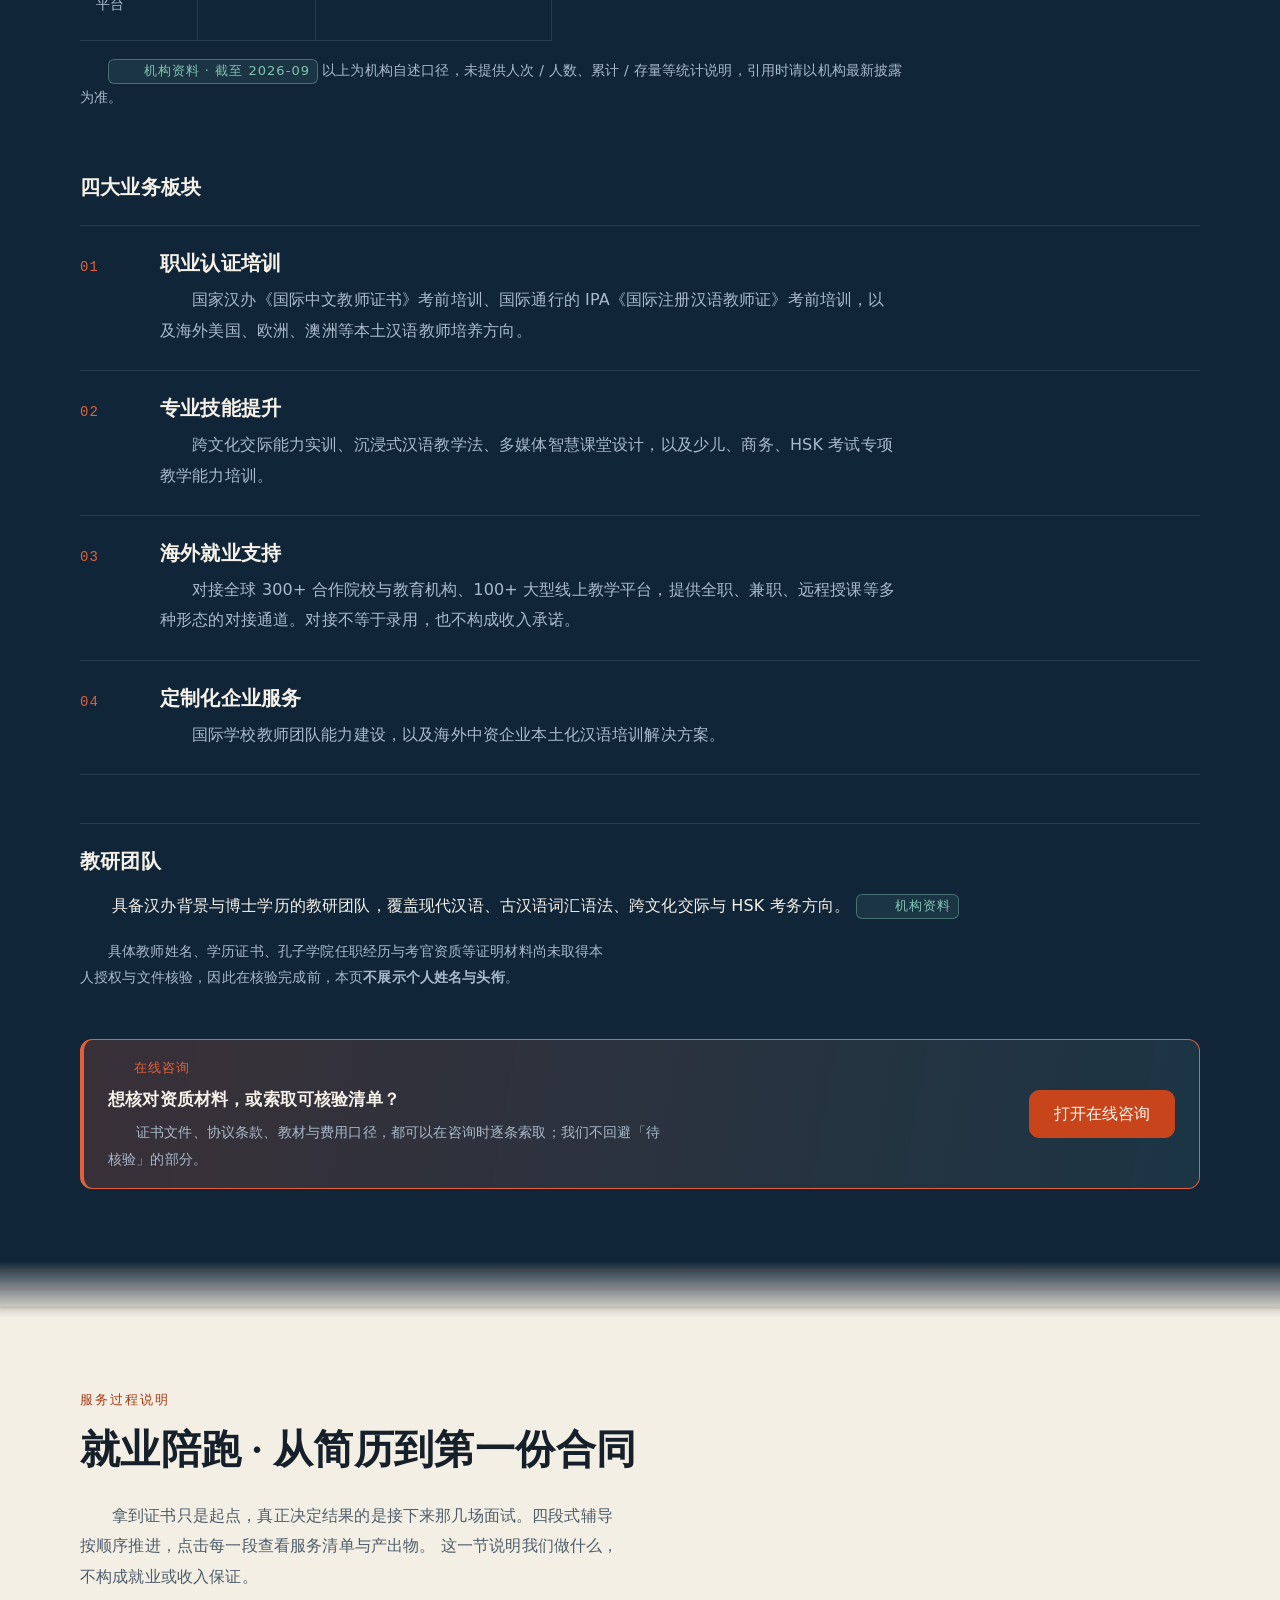
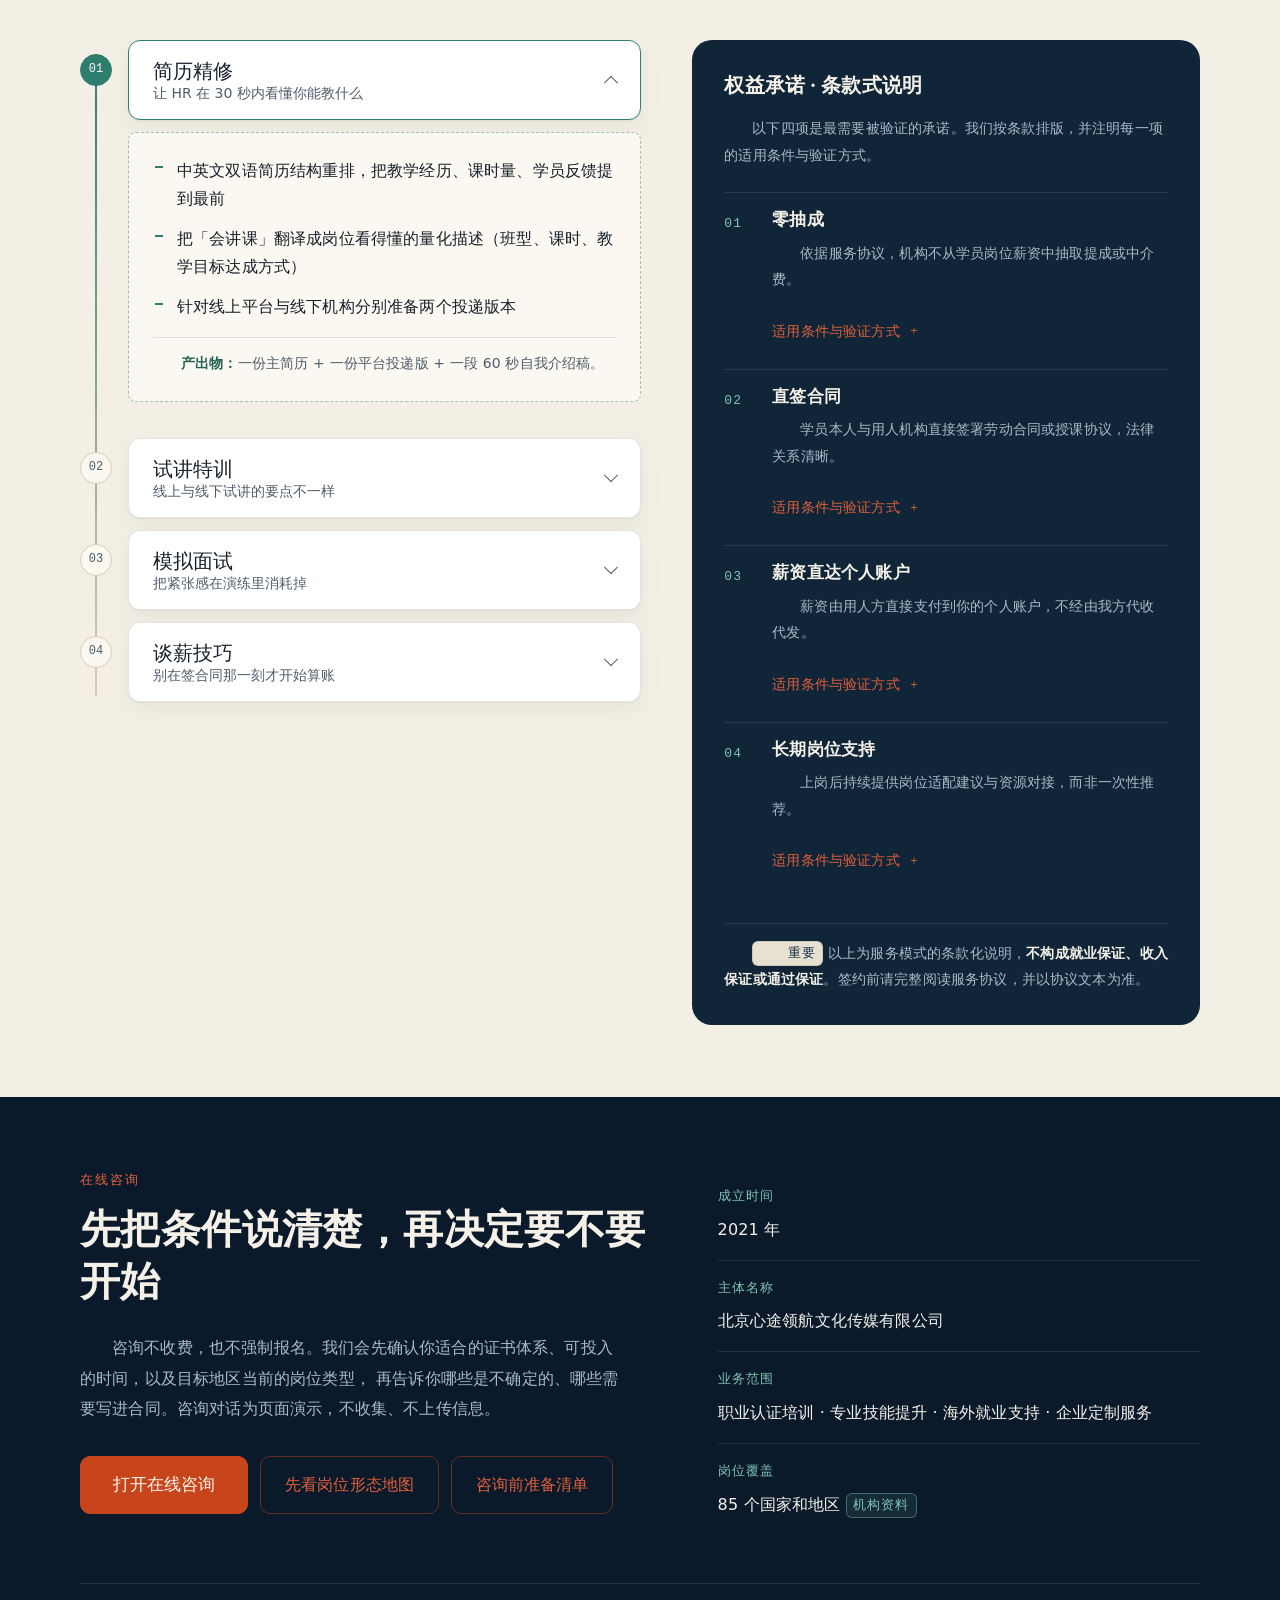
==== commit 8d64cc85: "Remove case entry and video" ====
--- a/index.html
+++ b/index.html
@@ -159,7 +159,6 @@
       </div>
 
       <div class="topic-proof"><figure><a href="assets/资料/使馆认证.jpg" target="_blank" rel="noopener"><img src="assets/资料/使馆认证.jpg" alt="多国使馆认证文件，点击放大" loading="lazy"></a><figcaption>海外就业对应资料：多国使馆认证文件汇总。点击图片可放大查看。</figcaption></figure></div>
-      <div class="topic-video"><p class="topic-video__label">授课案例视频</p><video controls playsinline preload="none" poster="assets/资料/就业反馈.png"><source src="assets/teaching-case.mp4" type="video/mp4">当前浏览器不支持视频播放，请下载后观看。</video><p>点击播放后才加载视频，资料中的课堂记录用于展示授课形态。</p><a class="video-download" href="assets/teaching-case.mp4" target="_blank" rel="noopener">视频无法播放？打开视频文件</a></div>
 
       <!-- 1.2 资料截图案例入口 -->
       <div class="case-entry" id="caseEntry" role="note" aria-labelledby="caseEntryTitle">
@@ -981,14 +980,6 @@
           案例来自机构提供的 PDF 截图；如需用于招生宣传，建议补充原始聊天记录、学员授权与合同凭证。
         </p>
         <div class="case-media" aria-label="授课案例视频与就业反馈资料">
-          <div class="case-media__video">
-            <p class="case-media__label">授课案例视频</p>
-            <video controls preload="none" poster="assets/资料/就业反馈.png">
-              <source src="assets/teaching-case.mp4" type="video/mp4">
-              当前浏览器不支持视频播放。
-            </video>
-            <p class="case-media__caption">视频为资料中提供的授课记录，用于展示课堂形态。</p>
-          </div>
           <figure class="case-media__image">
             <img src="assets/资料/就业反馈.png" alt="就业反馈聊天截图整理" loading="lazy">
             <figcaption>就业反馈截图整理（资料原图）</figcaption>
--- a/styles.css
+++ b/styles.css
@@ -2168,4 +2168,5 @@
 main p:not(.eyebrow):not(.case-media__label):not(.topic-video__label):not(.viz-caption){text-indent:2em;line-height:1.9}
 .hero__sub{text-indent:2em;line-height:1.9}
 .case-entry{display:flow-root;overflow:visible}
+.case-entry{display:none!important}
 .case-entry .topic-proof,.case-entry .topic-video{position:relative;z-index:1}
